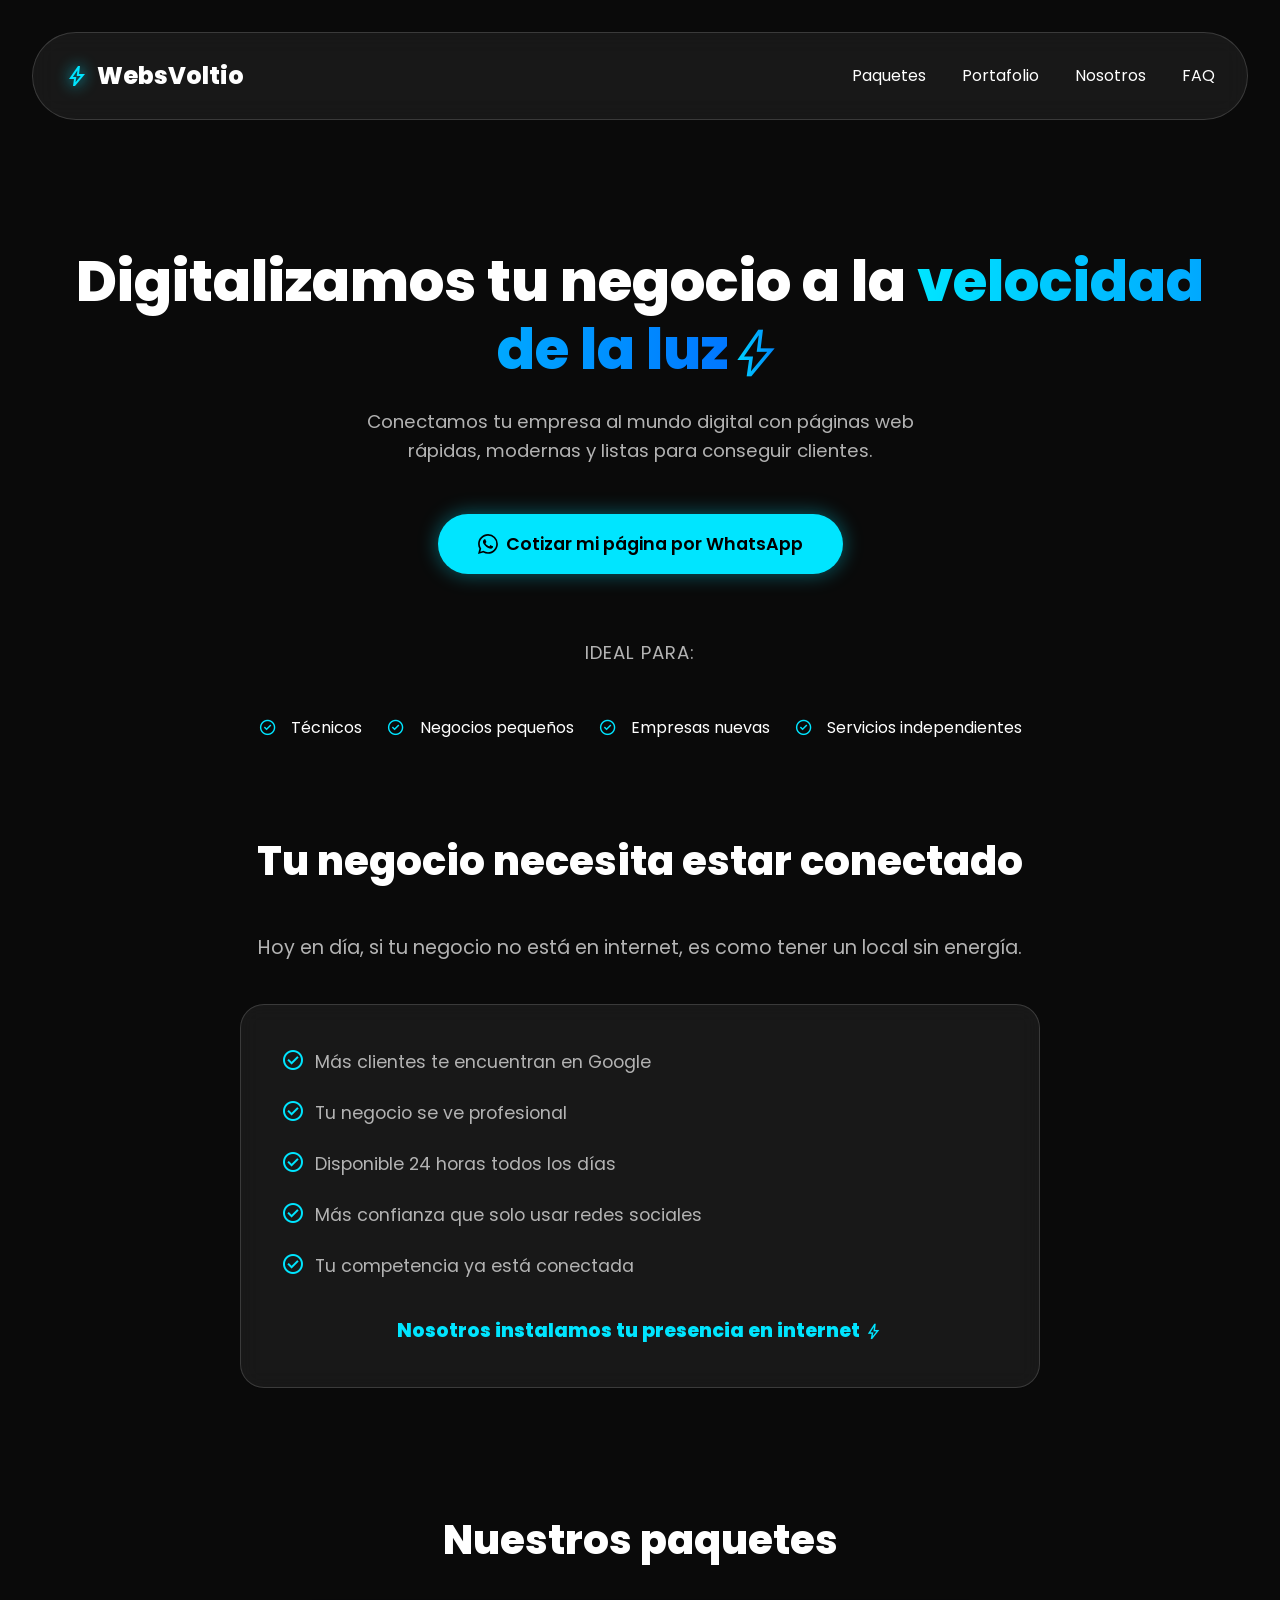
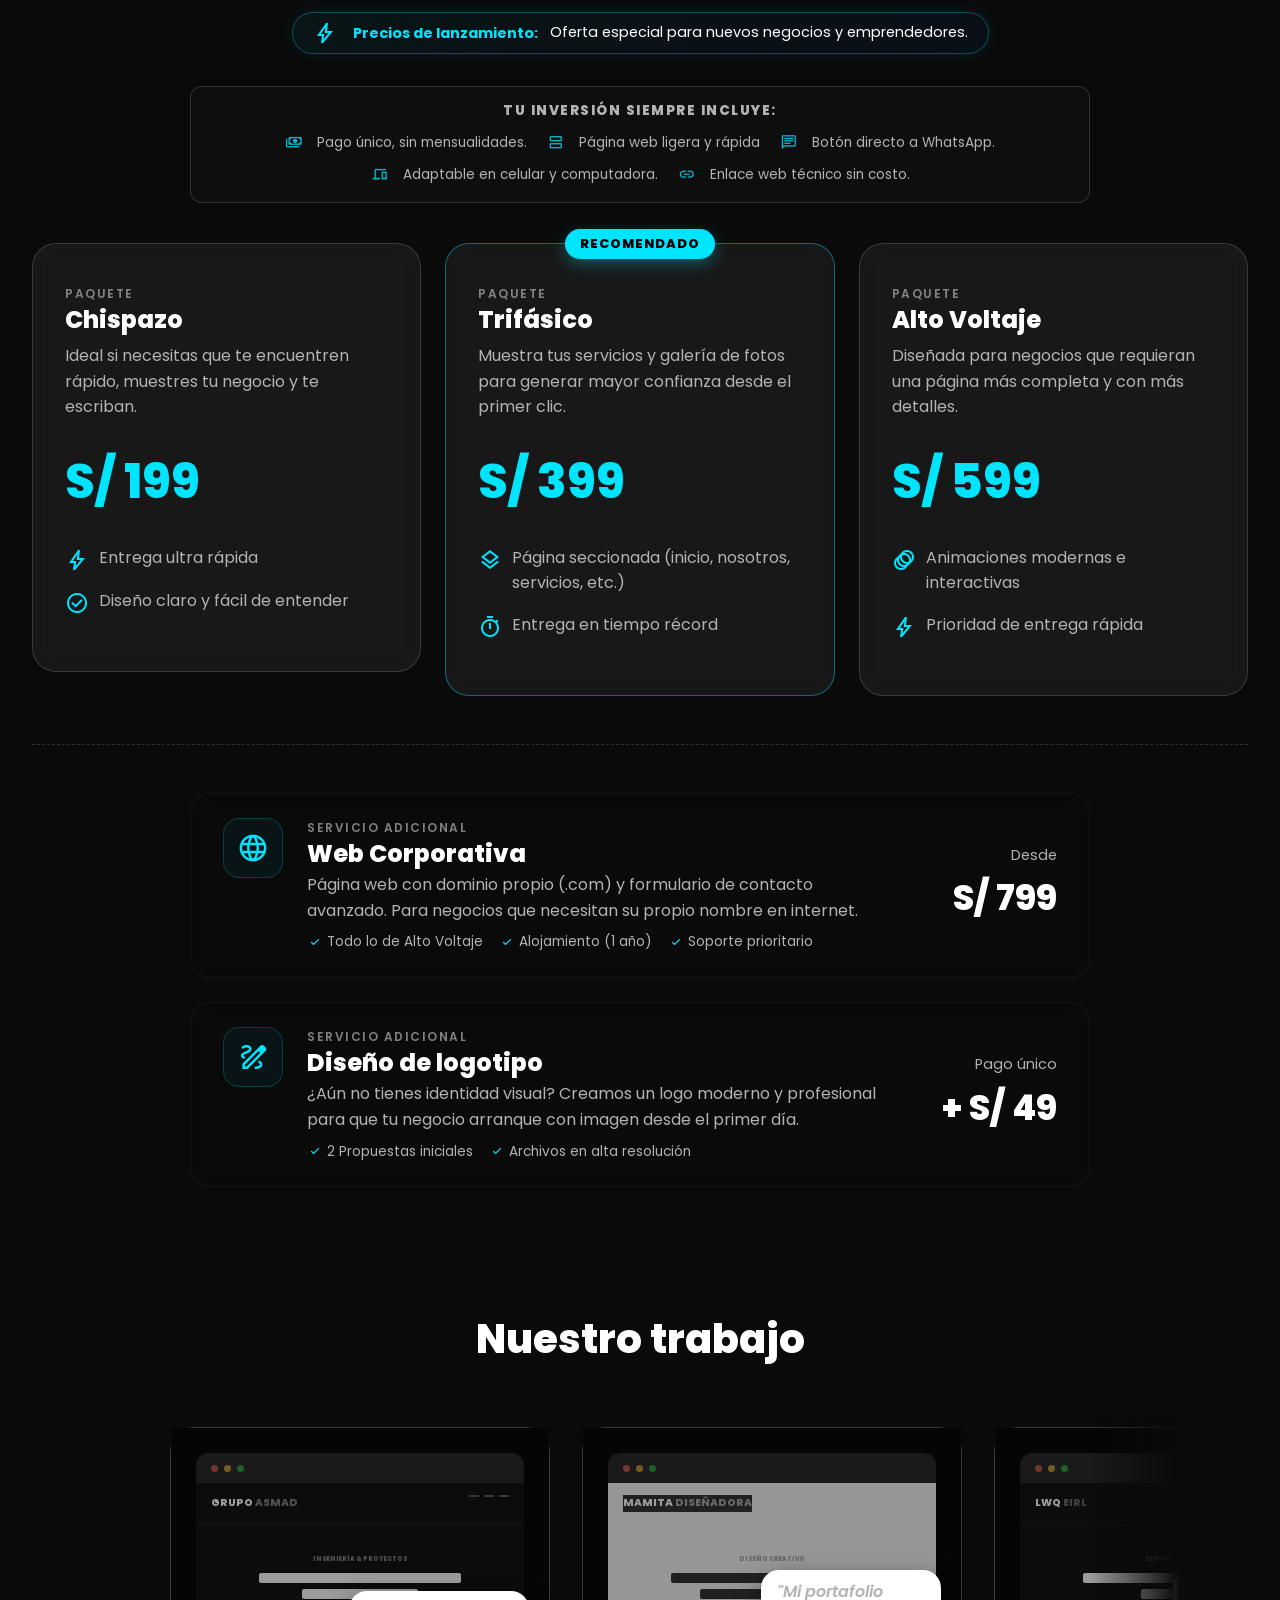
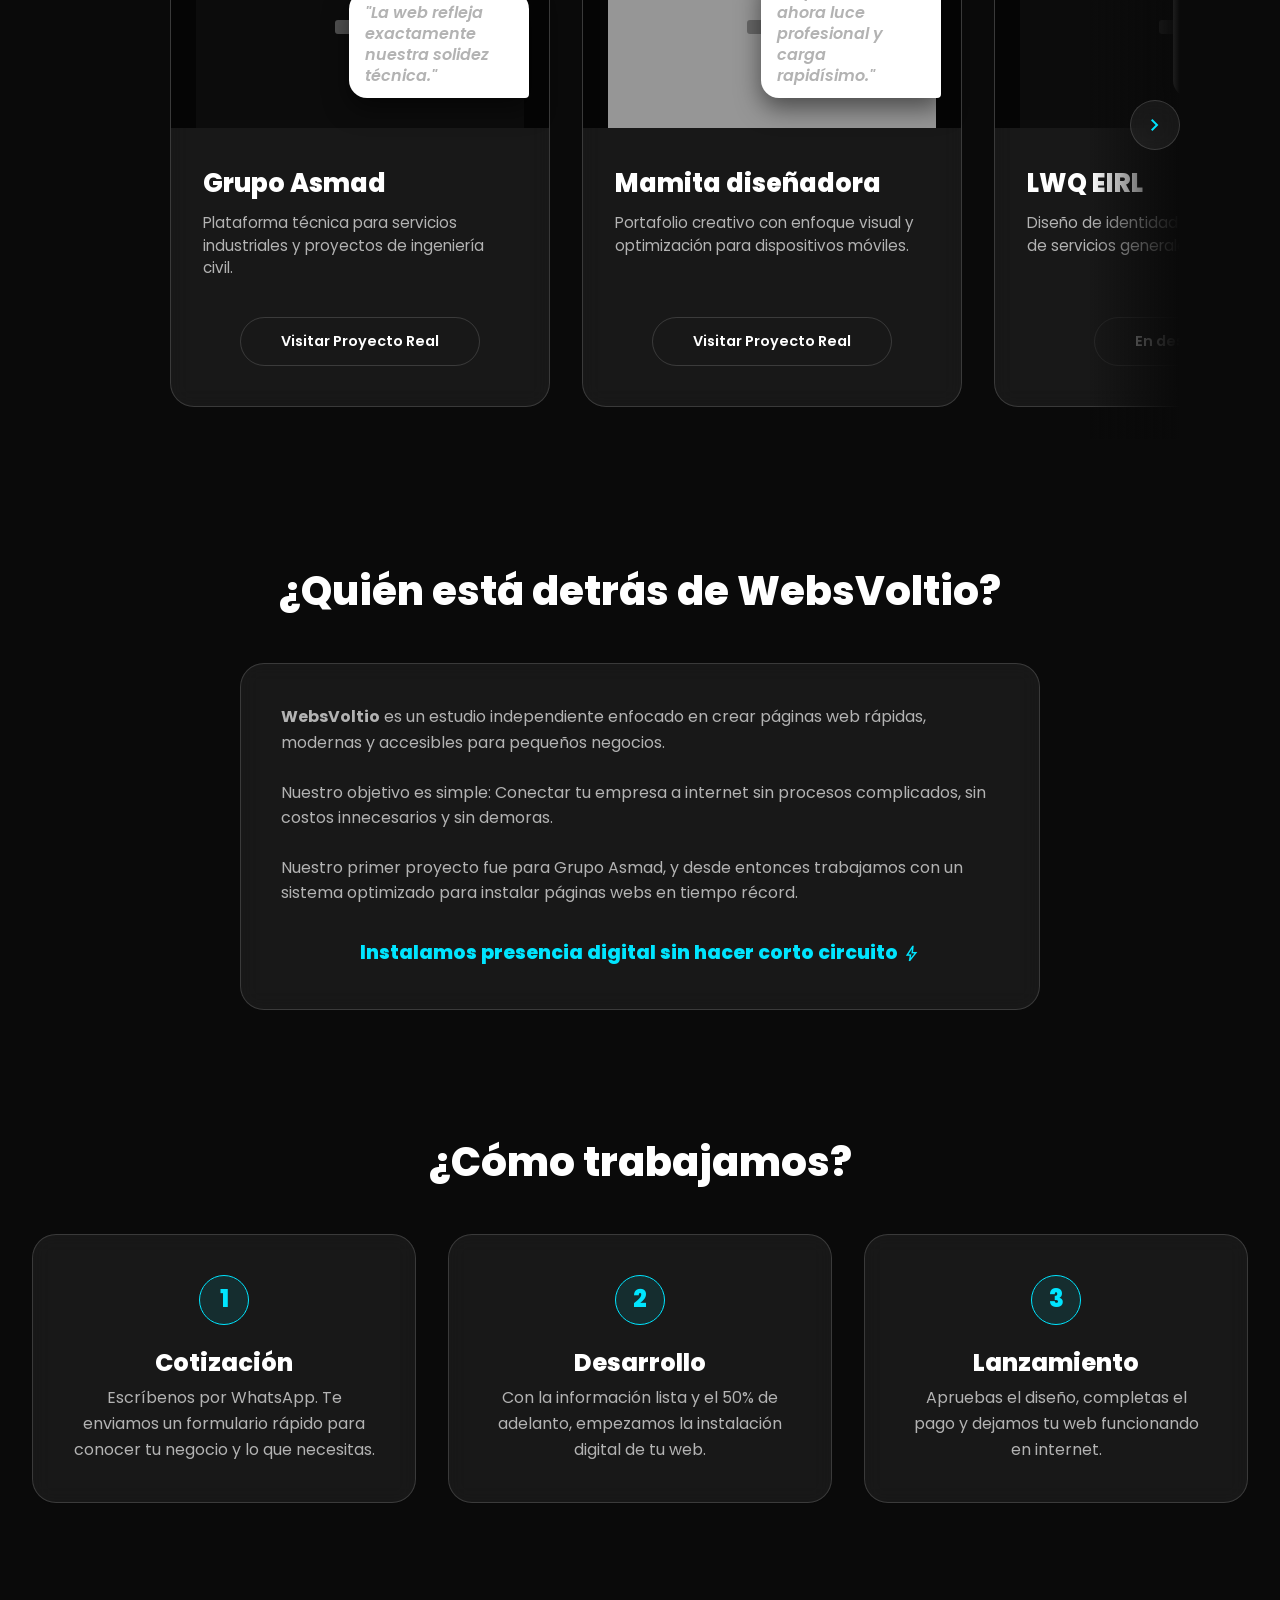
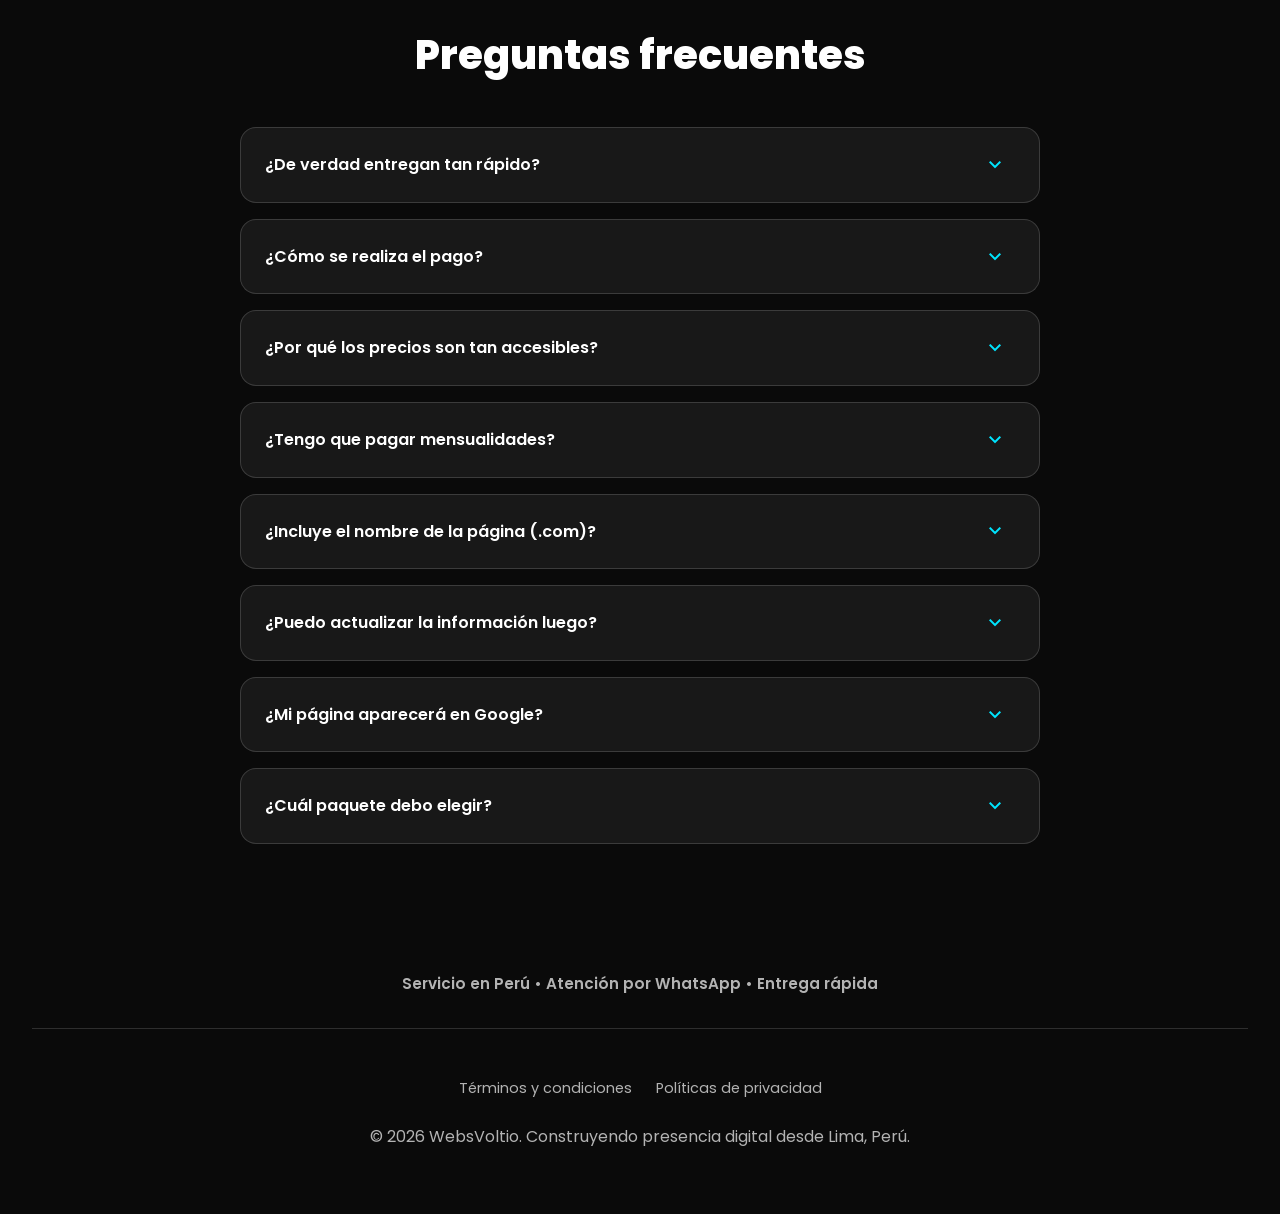
==== index.html @ d54d78af "Mejoras de la sección Paquetes - Enfoque Landing Pages" ====
<!DOCTYPE html>
<html lang="es">
<head>
  <meta charset="UTF-8">
  <meta name="viewport" content="width=device-width, initial-scale=1.0">
  <title>WebsVoltio | Estudio Web Optimizado</title>
  <meta name="description" content="WebsVoltio es un estudio independiente que crea páginas web rápidas, modernas y accesibles para pequeños negocios. Conecta tu empresa a internet sin complicaciones ni costos innecesarios.">
  <meta name="theme-color" content="#050505">
  
  <link rel="icon" type="image/svg+xml" href="data:image/svg+xml,<svg xmlns='http://www.w3.org/2000/svg' viewBox='0 0 24 24' fill='%2300E5FF'><path d='M11 21h-1l1-7H7.5c-.58 0-.57-.32-.38-.66.19-.34.05-.08.07-.12C8.48 10.94 10.42 7.54 13 3h1l-1 7h3.5c.49 0 .56.33.47.51l-.07.15C12.96 17.55 11 21 11 21z'/></svg>">
  <link href="https://fonts.googleapis.com/css2?family=Poppins:wght@300;400;600;800&display=swap" rel="stylesheet">
  <link href="https://fonts.googleapis.com/css2?family=Material+Symbols+Outlined:opsz,wght,FILL,GRAD@24,400,0,0" rel="stylesheet">
  <link rel="stylesheet" href="./css/style.css">
</head>
<body>

  <nav class="navbar">
    <div class="logo">
      <span class="material-symbols-outlined icon-glow">bolt</span>
      WebsVoltio
    </div>
    <div class="nav-links">
      <a href="#paquetes">Paquetes</a>
      <a href="#portafolio">Portafolio</a>
      <a href="#nosotros">Nosotros</a>
      <a href="#faq">FAQ</a>
    </div>
  </nav>

  <header class="hero fade-in-load">    
    <h1>Digitalizamos tu negocio a la <span class="text-gradient">velocidad de la luz</span><span class="material-symbols-outlined text-gradient icon-inline">bolt</span></h1>
    <p>Conectamos tu empresa al mundo digital con páginas web rápidas, modernas y listas para conseguir clientes.</p>
    <a href="https://wa.me/51970597061?text=Hola,%20quiero%20una%20página%20web" target="_blank" class="btn-primary">
      <svg xmlns="http://www.w3.org/2000/svg" width="20" height="20" fill="currentColor" viewBox="0 0 16 16">
        <path d="M13.601 2.326A7.85 7.85 0 0 0 7.994 0C3.627 0 .068 3.558.064 7.926c0 1.399.366 2.76 1.057 3.965L0 16l4.204-1.102a7.9 7.9 0 0 0 3.79.965h.004c4.368 0 7.926-3.558 7.93-7.93A7.9 7.9 0 0 0 13.6 2.326zM7.994 14.521a6.6 6.6 0 0 1-3.356-.92l-.24-.144-2.494.654.666-2.433-.156-.251a6.56 6.56 0 0 1-1.007-3.505c0-3.626 2.957-6.584 6.591-6.584a6.56 6.56 0 0 1 4.66 1.931 6.56 6.56 0 0 1 1.928 4.66c-.004 3.639-2.961 6.592-6.592 6.592m3.615-4.934c-.197-.099-1.17-.578-1.353-.646-.182-.065-.315-.099-.445.099-.133.197-.513.646-.627.775-.114.133-.232.148-.43.05-.197-.1-.836-.308-1.592-.985-.59-.525-.985-1.175-1.103-1.372-.114-.198-.011-.304.088-.403.087-.088.197-.232.296-.346.1-.114.133-.198.198-.33.065-.134.034-.248-.015-.347-.05-.099-.445-1.076-.612-1.47-.16-.389-.323-.335-.445-.34-.114-.007-.247-.007-.38-.007a.73.73 0 0 0-.529.247c-.182.198-.691.677-.691 1.654s.71 1.916.81 2.049c.098.133 1.394 2.132 3.383 2.992.47.205.84.326 1.129.418.475.152.904.129 1.246.08.38-.058 1.171-.48 1.338-.943.164-.464.164-.86.114-.943-.049-.084-.182-.133-.38-.232"/>
      </svg>
      Cotizar mi página por WhatsApp
    </a>

    <div class="ideal-container">
      <p class="ideal-title">Ideal para:</p>
      <div class="ideal-list">
        <span class="ideal-item"><span class="material-symbols-outlined text-accent ideal-icon">check_circle</span> Técnicos</span>
        <span class="ideal-item"><span class="material-symbols-outlined text-accent ideal-icon">check_circle</span> Negocios pequeños</span>
        <span class="ideal-item"><span class="material-symbols-outlined text-accent ideal-icon">check_circle</span> Empresas nuevas</span>
        <span class="ideal-item"><span class="material-symbols-outlined text-accent ideal-icon">check_circle</span> Servicios independientes</span>
      </div>
    </div>
  </header>

  <section class="section fade-in section-centered">
    <h2 class="section-title title-mb-1">Tu negocio necesita estar conectado</h2>
    <p class="subtitle-text">Hoy en día, si tu negocio no está en internet, es como tener un local sin energía.</p>
    
    <div class="glass-card text-left">
      <ul class="features features-large">
        <li><span class="material-symbols-outlined text-accent">check_circle</span> Más clientes te encuentran en Google</li>
        <li><span class="material-symbols-outlined text-accent">check_circle</span> Tu negocio se ve profesional</li>
        <li><span class="material-symbols-outlined text-accent">check_circle</span> Disponible 24 horas todos los días</li>
        <li><span class="material-symbols-outlined text-accent">check_circle</span> Más confianza que solo usar redes sociales</li>
        <li><span class="material-symbols-outlined text-accent">check_circle</span> Tu competencia ya está conectada</li>
      </ul>
      <p class="highlight-text">Nosotros instalamos tu presencia en internet <span class="material-symbols-outlined icon-inline">bolt</span></p>
    </div>
  </section>

  <section id="paquetes" class="section fade-in">
    <h2 class="section-title title-mb-1">Nuestros paquetes</h2>    
    
    <div class="promo-banner-wrapper fade-in">
      <div class="promo-banner">
        <span class="material-symbols-outlined text-accent">bolt</span>
        <span><strong class="text-accent">Precios de lanzamiento:</strong> Oferta especial para nuevos negocios y emprendedores.</span>
      </div>
    </div>
    
    <div class="global-feature-badge fade-in">
      <h3 style="text-align: center; margin-bottom: 1rem; font-size: 1.1rem; color: #fff;">Tu inversión siempre incluye:</h3>
      <div class="global-features-grid">
        <span><span class="material-symbols-outlined text-accent">payments</span> Pago único, sin mensualidades.</span>
        <span><span class="material-symbols-outlined text-accent">splitscreen</span> Página web ligera y rápida</span>
        <span><span class="material-symbols-outlined text-accent">chat</span> Botón directo a WhatsApp.</span>
        <span><span class="material-symbols-outlined text-accent">devices</span> Adaptable en celular y computadora.</span>
        <span><span class="material-symbols-outlined text-accent">link</span> Enlace web técnico sin costo.</span>
      </div>
    </div>
    
    <div class="pricing-grid-main">
      
      <div class="glass-card package-card">
        <div class="package-pre-title">Paquete</div>
        <h3 class="package-title">Chispazo</h3>
        <p class="package-desc">Ideal si necesitas que te encuentren rápido, muestres tu negocio y te escriban.</p>
        
        <div class="hover-message">
          <p>La opción más directa. Tu negocio en línea sin complicaciones, enfocada en que te contacten por WhatsApp.</p>
        </div>
        
        <div class="price-container">
          <div class="price price-current">S/ 199</div>
        </div>
        
        <ul class="feature-list base-features">
          <li><span class="material-symbols-outlined text-accent">bolt</span> Entrega ultra rápida</li>
          <li><span class="material-symbols-outlined text-accent">check_circle</span> Diseño claro y fácil de entender</li>
        </ul>

        <button class="mobile-toggle-btn">Ver detalles <span class="material-symbols-outlined">expand_more</span></button>

        <div class="expandable-content">
          <div class="extra-features-title">Características incluidas:</div>
          <ul class="feature-list extra-features-list">
            <li><span class="material-symbols-outlined text-accent">palette</span> Estilos modernos y/o minimalistas</li>
            <li><span class="material-symbols-outlined text-accent">dns</span> Alojamiento por 3 años</li>
            <li><span class="material-symbols-outlined text-accent">upgrade</span> Preparado para migrar a paquetes superiores</li>
          </ul>

          <button class="btn-pin"><span class="material-symbols-outlined icon-pin">push_pin</span> Mantener expandido</button>
        </div>
      </div>

      <div class="glass-card package-card package-popular">
        <div class="badge-popular">Recomendado</div>
        <div class="package-pre-title">Paquete</div>
        <h3 class="package-title">Trifásico</h3>
        <p class="package-desc">Muestra tus servicios y galería de fotos para generar mayor confianza desde el primer clic.</p>
        
        <div class="hover-message">
          <p>Una página dividida en secciones para organizar mejor tu información y conectar más rápido con tus clientes.</p>
        </div>
        
        <div class="price-container">
          <div class="price price-current">S/ 399</div>
        </div>
        
        <ul class="feature-list base-features">
          <li><span class="material-symbols-outlined text-accent">layers</span> Página seccionada (inicio, nosotros, servicios, etc.)</li>
          <li><span class="material-symbols-outlined text-accent">timer</span> Entrega en tiempo récord</li>
        </ul>

        <button class="mobile-toggle-btn">Ver detalles <span class="material-symbols-outlined">expand_more</span></button>

        <div class="expandable-content">
          <div class="extra-features-title">Además incluye:</div>
          <ul class="feature-list extra-features-list">
            <li><span class="material-symbols-outlined text-accent">add_circle</span> <strong>Todo lo del paquete Chispazo</strong></li>
            <li><span class="material-symbols-outlined text-accent">gallery_thumbnail</span> Galería de proyectos y servicios</li>
            <li><span class="material-symbols-outlined text-accent">contact_mail</span> Información de contacto y redes sociales</li>
            <li><span class="material-symbols-outlined text-accent">map</span> Mapa de ubicación del negocio</li>
            <li><span class="material-symbols-outlined text-accent">dns</span> Alojamiento por 3 años</li>
          </ul>

          <button class="btn-pin"><span class="material-symbols-outlined icon-pin">push_pin</span> Mantener expandido</button>
        </div>
      </div>

      <div class="glass-card package-card">
        <div class="package-pre-title">Paquete</div>
        <h3 class="package-title">Alto Voltaje</h3>
        <p class="package-desc">Diseñada para negocios que requieran una página más completa y con más detalles.</p>
        
        <div class="hover-message">
          <p>Diseñada para deslumbrar y destacar. Atrapa la atención con interacciones fluidas, construye confianza ciega con testimonios y facilita la descarga de tus servicios.</p>
        </div>
        
        <div class="price-container">
          <div class="price price-current">S/ 599</div>
        </div>
        
        <ul class="feature-list base-features">
          <li><span class="material-symbols-outlined text-accent">animation</span> Animaciones modernas e interactivas</li>
          <li><span class="material-symbols-outlined text-accent">bolt</span> Prioridad de entrega rápida</li>
        </ul>

        <button class="mobile-toggle-btn">Ver detalles <span class="material-symbols-outlined">expand_more</span></button>

        <div class="expandable-content">
          <div class="extra-features-title">Además incluye:</div>
          <ul class="feature-list extra-features-list">
            <li><span class="material-symbols-outlined text-accent">add_circle</span> <strong>Todo lo de Chispazo y Trifásico</strong></li>
            <li><span class="material-symbols-outlined text-accent">picture_as_pdf</span> Descarga de documentos (brochure, catálogo, etc)</li>
            <li><span class="material-symbols-outlined text-accent">reviews</span> Sección de testimonios personalizada</li>
            <li><span class="material-symbols-outlined text-accent">edit_note</span> Cambios menores post-entrega (1 mes)</li>
            <li><span class="material-symbols-outlined text-accent">dns</span> Alojamiento por 5 años</li>
          </ul>

          <button class="btn-pin"><span class="material-symbols-outlined icon-pin">push_pin</span> Mantener expandido</button>
        </div>
      </div>

    </div>

    <div class="additional-services-wrapper fade-in">
      <div class="compact-services-container">
        
        <div class="glass-card compact-service-card hover-up">
          <div class="compact-service-info">
            <div class="service-icon-box">
              <span class="material-symbols-outlined">language</span>
            </div>
            <div class="compact-service-text">
              <div class="package-pre-title">Servicio Adicional</div>
              <h3 class="package-title" style="margin-bottom: 0.2rem;">Web Corporativa</h3>
              <p class="package-desc" style="margin-bottom: 0.5rem;">Página web con dominio propio (.com) y formulario de contacto avanzado. Para negocios que necesitan su propio nombre en internet.</p>
              <ul class="compact-features">
                <li><span class="material-symbols-outlined">check</span> Todo lo de Alto Voltaje</li>
                <li><span class="material-symbols-outlined">check</span> Alojamiento (1 año)</li>
                <li><span class="material-symbols-outlined">check</span> Soporte prioritario</li>
              </ul>
            </div>
          </div>
          <div class="compact-service-action">
            <div class="payment-info" style="margin: 0 0 0.2rem 0; text-align: right;">Desde</div>
            <div class="price" style="margin: 0; font-size: 2.2rem; color: #fff;">S/ 799</div>
          </div>
        </div>

        <div class="glass-card compact-service-card hover-up">
          <div class="compact-service-info">
            <div class="service-icon-box">
              <span class="material-symbols-outlined">draw</span>
            </div>
            <div class="compact-service-text">
              <div class="package-pre-title">Servicio Adicional</div>
              <h3 class="package-title" style="margin-bottom: 0.2rem;">Diseño de logotipo</h3>
              <p class="package-desc" style="margin-bottom: 0.5rem;">¿Aún no tienes identidad visual? Creamos un logo moderno y profesional para que tu negocio arranque con imagen desde el primer día.</p>
              <ul class="compact-features">
                <li><span class="material-symbols-outlined">check</span> 2 Propuestas iniciales</li>
                <li><span class="material-symbols-outlined">check</span> Archivos en alta resolución</li>
              </ul>
            </div>
          </div>
          <div class="compact-service-action">
            <div class="payment-info" style="margin: 0 0 0.2rem 0; text-align: right;">Pago único</div>
            <div class="price" style="margin: 0; font-size: 2.2rem; color: #fff;">+ S/ 49</div>
          </div>
        </div>

      </div>
    </div>
  </section>

  <section id="portafolio" class="section fade-in">
    <h2 class="section-title">Nuestro trabajo</h2>
    
    <div class="carousel-wrapper">
      <button class="carousel-btn prev" id="btn-prev" aria-label="Anterior">
        <span class="material-symbols-outlined">chevron_left</span>
      </button>
      <button class="carousel-btn next" id="btn-next" aria-label="Siguiente">
        <span class="material-symbols-outlined">chevron_right</span>
      </button>

      <div class="portfolio-track" id="portfolio-track">
        
        <div class="glass-card portfolio-card-compact carousel-item">
          <div class="visual-area">
            <div class="browser-header">
              <div class="dot red"></div><div class="dot yellow"></div><div class="dot green"></div>
            </div>
            <div class="chat-bubble">
              <p>"La web refleja exactamente nuestra solidez técnica."</p>
              <div class="author-reveal">
                <span class="author-name">Jorge Asmad</span>
                <span class="author-job">Gerente General</span>
              </div>
            </div>
            <div class="mini-web web-asmad">
              <div class="mini-nav">
                <div class="mini-logo">GRUPO <span>ASMAD</span></div>
                <div class="mini-menu"><div></div><div></div><div></div></div>
              </div>
              <div class="mini-hero">
                <div class="mini-tag">Ingeniería & Proyectos</div>
                <div class="mini-title"></div>
                <div class="mini-title" style="width:40%"></div>
                <div class="mini-btn"></div>
              </div>
            </div>
          </div>
          <div class="card-info">
            <h3>Grupo Asmad</h3>
            <p class="description">Plataforma técnica para servicios industriales y proyectos de ingeniería civil.</p>
            <a href="https://grupoasmad.com/" target="_blank" class="btn-visit">Visitar Proyecto Real</a>
          </div>
        </div>

        <div class="glass-card portfolio-card-compact carousel-item">
          <div class="visual-area">
            <div class="browser-header">
              <div class="dot red"></div><div class="dot yellow"></div><div class="dot green"></div>
            </div>
            <div class="chat-bubble">
              <p>"Mi portafolio ahora luce profesional y carga rapidísimo."</p>
              <div class="author-reveal">
                <span class="author-name">Lucía R.</span>
                <span class="author-job">Fundadora</span>
              </div>
            </div>
            <div class="mini-web web-mamita">
              <div class="mini-nav">
                <div class="mini-logo">MAMITA <span>DISEÑADORA</span></div>
                <div class="mini-menu"><div></div><div></div></div>
              </div>
              <div class="mini-hero">
                <div class="mini-tag">Diseño Creativo</div>
                <div class="mini-title"></div>
                <div class="mini-title" style="width:50%"></div>
                <div class="mini-btn"></div>
              </div>
            </div>
          </div>
          <div class="card-info">
            <h3>Mamita diseñadora</h3>
            <p class="description">Portafolio creativo con enfoque visual y optimización para dispositivos móviles.</p>
            <a href="https://rc-at.github.io/mamita-disenadora/" target="_blank" class="btn-visit">Visitar Proyecto Real</a>
          </div>
        </div>

        <div class="glass-card portfolio-card-compact carousel-item">
          <div class="visual-area">
            <div class="browser-header">
              <div class="dot red"></div><div class="dot yellow"></div><div class="dot green"></div>
            </div>
            <div class="chat-bubble">
              <p>"Excelente atención y diseño. Entendieron mi identidad."</p>
              <div class="author-reveal">
                <span class="author-name">Luis W.</span>
                <span class="author-job">Director General</span>
              </div>
            </div>
            <div class="mini-web web-lwq">
              <div class="mini-nav">
                <div class="mini-logo">LWQ <span>EIRL</span></div>
                <div class="mini-menu"><div></div><div></div><div></div></div>
              </div>
              <div class="mini-hero">
                <div class="mini-tag">Servicios Generales</div>
                <div class="mini-title"></div>
                <div class="mini-title" style="width:30%"></div>
                <div class="mini-btn"></div>
              </div>
            </div>
          </div>
          <div class="card-info">
            <h3>LWQ EIRL</h3>
            <p class="description">Diseño de identidad visual para empresa de servicios generales en edificaciones.</p>
            <a href="#" class="btn-visit btn-disabled">En desarrollo</a>
          </div>
        </div>

        <div class="glass-card portfolio-card-compact carousel-item">
          <div class="visual-area">
            <div class="browser-header">
              <div class="dot red"></div><div class="dot yellow"></div><div class="dot green"></div>
            </div>
            <div class="mini-web web-template">
              <div class="mini-nav">
                <div class="mini-logo">PLANTILLA <span>CHISPAZO</span></div>
              </div>
              <div class="mini-hero">
                <div class="mini-tag">Landing Page</div>
                <div class="mini-title"></div>
                <div class="mini-btn"></div>
              </div>
            </div>
          </div>
          <div class="card-info">
            <h3>Plantilla Chispazo</h3>
            <p class="description">Landing page enfocada en conversión directa. Ideal para captar leads rápidos.</p>
            <a href="./templates/chispazo.html" target="_blank" class="btn-visit">Ver plantilla</a>
          </div>
        </div>

        <div class="glass-card portfolio-card-compact carousel-item">
          <div class="visual-area">
            <div class="browser-header">
              <div class="dot red"></div><div class="dot yellow"></div><div class="dot green"></div>
            </div>
            <div class="mini-web web-template-pro">
              <div class="mini-nav">
                <div class="mini-logo">PLANTILLA <span>TRIFÁSICO</span></div>
              </div>
              <div class="mini-hero">
                <div class="mini-tag">Web Corporativa</div>
                <div class="mini-title"></div>
                <div class="mini-title" style="width:40%"></div>
                <div class="mini-btn"></div>
              </div>
            </div>
          </div>
          <div class="card-info">
            <h3>Plantilla Trifásico</h3>
            <p class="description">Estructura multi-sección para negocios establecidos con galería y servicios.</p>
            <a href="./templates/trifasico.html" target="_blank" class="btn-visit">Ver plantilla</a>
          </div>
        </div>

      </div>
    </div>
  </section>

  <section id="nosotros" class="section fade-in section-centered">
    <h2 class="section-title">¿Quién está detrás de WebsVoltio?</h2>
    <div class="glass-card text-left">
      <p class="mb-1-5"><strong>WebsVoltio</strong> es un estudio independiente enfocado en crear páginas web rápidas, modernas y accesibles para pequeños negocios.</p>
      <p class="mb-1-5">Nuestro objetivo es simple: Conectar tu empresa a internet sin procesos complicados, sin costos innecesarios y sin demoras.</p>
      <p class="mb-2-muted">Nuestro primer proyecto fue para Grupo Asmad, y desde entonces trabajamos con un sistema optimizado para instalar páginas webs en tiempo récord.</p>
      <p class="highlight-text">Instalamos presencia digital sin hacer corto circuito <span class="material-symbols-outlined icon-inline">bolt</span></p>
    </div>
  </section>

  <section class="section fade-in">
    <h2 class="section-title">¿Cómo trabajamos?</h2>
    <div class="grid-3">
      <div class="glass-card text-center hover-up">
        <div class="step-number">1</div>
        <h3>Cotización</h3>
        <p>Escríbenos por WhatsApp. Te enviamos un formulario rápido para conocer tu negocio y lo que necesitas.</p>
      </div>
      <div class="glass-card text-center hover-up">
        <div class="step-number">2</div>
        <h3>Desarrollo</h3>
        <p>Con la información lista y el 50% de adelanto, empezamos la instalación digital de tu web.</p>
      </div>
      <div class="glass-card text-center hover-up">
        <div class="step-number">3</div>
        <h3>Lanzamiento</h3>
        <p>Apruebas el diseño, completas el pago y dejamos tu web funcionando en internet.</p>
      </div>
    </div>
  </section>

  <section id="faq" class="section fade-in">
    <h2 class="section-title">Preguntas frecuentes</h2>
    <div class="faq-container">
      
      <div class="faq-item">
        <div class="faq-summary">¿De verdad entregan tan rápido? <span class="material-symbols-outlined text-accent icon-expand">expand_more</span></div>
        <div class="faq-content-wrapper">
        <div class="faq-content">Sí. Usamos un sistema de trabajo optimizado que nos permite crear páginas web en pocos días sin perder calidad.<br><br>
          Trabajamos con diseños preparados y procesos rápidos, por eso podemos entregar en menos tiempo que una agencia tradicional.<br><br><strong class="text-accent-bold">Alta velocidad, cero sobrecarga.</strong></div>        </div>
      </div>

      <div class="faq-item">
        <div class="faq-summary">¿Cómo se realiza el pago? <span class="material-symbols-outlined text-accent icon-expand">expand_more</span></div>
        <div class="faq-content-wrapper">
        <div class="faq-content">El pago se divide en dos partes:<br>
          50% para comenzar el desarrollo y 50% al finalizar, antes de publicar la web.<br>
          No cobramos mensualidades ni costos ocultos. Solo pagas una vez por tu página.</div>        
        </div>
      </div>

      <div class="faq-item">
        <div class="faq-summary">¿Por qué los precios son tan accesibles? <span class="material-symbols-outlined text-accent icon-expand">expand_more</span></div>
        <div class="faq-content-wrapper">
          <div class="faq-content">Porque usamos un sistema optimizado que nos permite trabajar más rápido y sin costos innecesarios.<br><br>
            No pagas servidores caros ni desarrollos complicados. Solo pagas por una página web moderna, rápida y funcional.</div>
        </div>
      </div>

      <div class="faq-item">
        <div class="faq-summary">¿Tengo que pagar mensualidades? <span class="material-symbols-outlined text-accent icon-expand">expand_more</span></div>
        <div class="faq-content-wrapper">
          <div class="faq-content">No. Nuestros paquetes básicos son de pago único. La página se publica en un sistema técnico con hosting prácticamente gratuito.<br><br>
            Solo se paga una membresía por cada 3 años como mínimo, que utilizamos para darle soporte y/o mantenimiento a su página.</div>
        </div>
      </div>
      
      <div class="faq-item">
        <div class="faq-summary">¿Incluye el nombre de la página (.com)? <span class="material-symbols-outlined text-accent icon-expand">expand_more</span></div>
        <div class="faq-content-wrapper">
          <div class="faq-content">Los paquetes incluyen un enlace web técnico sin costo.<br><br>
            Si deseas un dominio propio (.com), también podemos configurarlo. Ese servicio está en la sección de Webs Corporativa o Profesional.</div>
        </div>
      </div>
      
      <div class="faq-item">
        <div class="faq-summary">¿Puedo actualizar la información luego? <span class="material-symbols-outlined text-accent icon-expand">expand_more</span></div>
        <div class="faq-content-wrapper">
          <div class="faq-content">Sí. Si necesitas cambiar textos, fotos o datos más adelante, podemos hacerlo por un costo pequeño.<br><br>
            También puedes pedir mejoras cuando tu negocio crezca.</div>
        </div>
      </div>

      <div class="faq-item">
        <div class="faq-summary">¿Mi página aparecerá en Google? <span class="material-symbols-outlined text-accent icon-expand">expand_more</span></div>
        <div class="faq-content-wrapper">
          <div class="faq-content">Sí. Tu página puede aparecer en Google cuando alguien busque tu negocio. La web se publica de forma que pueda ser encontrada.<br><br>
            Si necesitas dominio propio (.com) o mayor posicionamiento, también podemos configurarlo.</div>
        </div>
      </div>

      <div class="faq-item">
        <div class="faq-summary">¿Cuál paquete debo elegir? <span class="material-symbols-outlined text-accent icon-expand">expand_more</span></div>
        <div class="faq-content-wrapper">
          <div class="faq-content">Si quieres algo rápido y económico → Chispazo<br>
            Si quieres mostrar más información → Trifásico<br>
            Si quieres algo más completo → Alto Voltaje<br>
            Si necesitas dominio propio → Web Corporativa o Profesional</div>
        </div>
      </div>

    </div>
  </section>

  <p class="fade-in trust-badge"> Servicio en Perú • Atención por WhatsApp • Entrega rápida</p>

  <footer class="footer fade-in">
    <div class="footer-links">
      <a href="./legal/terms.html" class="footer-link">Términos y condiciones</a>
      <a href="./legal/privacy.html" class="footer-link">Políticas de privacidad</a>
    </div>
    <p>© 2026 WebsVoltio. Construyendo presencia digital desde Lima, Perú.</p>
  </footer>

  <button id="btn-top" class="btn-top" aria-label="Volver arriba">
    <span class="material-symbols-outlined">arrow_upward</span>
  </button>

  <script src="./js/main.js"></script>
</body>
</html>
---- css/style.css ----
/* ==========================================================================
   1. VARIABLES GLOBALES
   ========================================================================== */
:root {
  --bg-color: #0a0a0a; 
  --surface-color: rgba(255, 255, 255, 0.06); 
  --border-color: rgba(255, 255, 255, 0.15); 
  --text-main: #ffffff;
  --text-muted: #b3b3b3; 
  --accent-color: #00E5FF; 
}

/* ==========================================================================
   2. CONFIGURACIÓN BASE Y RESET
   ========================================================================== */
html { 
  scroll-behavior: smooth; 
}

* { 
  margin: 0; padding: 0; box-sizing: border-box; 
  font-family: 'Poppins', sans-serif; 
  -webkit-tap-highlight-color: transparent;
}

body {
  background-color: var(--bg-color);
  color: var(--text-main);
  line-height: 1.6;
  max-width: 1350px;
  margin: 0 auto;
  padding: 2rem;
  overflow-x: hidden;
}

/* ==========================================================================
   3. TIPOGRAFÍA Y TEXTOS
   ========================================================================== */
h1, h2, h3 { 
  line-height: 1.2; font-weight: 800; color: var(--text-main); 
}
p { 
  font-size: 1rem; color: var(--text-muted); 
}

.text-gradient { background: linear-gradient(90deg, #00E5FF, #0077FF); -webkit-background-clip: text; background-clip: text; -webkit-text-fill-color: transparent; }
.text-accent { color: var(--accent-color); vertical-align: middle; margin-right: 8px;}
.text-accent-bold { color: var(--accent-color); font-weight: bold;}
.text-muted { color: var(--text-muted); }

.text-center { text-align: center; }
.text-left { text-align: left; }

.title-mb-1 { margin-bottom: 1rem; }
.mb-1-5 { margin-bottom: 1.5rem; }
.mb-2-muted { margin-bottom: 2rem; color: var(--text-muted); }

/* ==========================================================================
   4. COMPONENTES GLOBALES (Tarjetas, Botones, Iconos)
   ========================================================================== */
.icon-inline { font-size: inherit; vertical-align: middle; }
.icon-glow { color: var(--accent-color); text-shadow: 0 0 15px var(--accent-color); }

/* Tarjeta Base de Cristal */
.glass-card { 
  background: var(--surface-color); 
  backdrop-filter: blur(10px); 
  border: 1px solid var(--border-color); 
  border-radius: 24px; 
  padding: 2.5rem; 
  transition: transform 0.4s ease, border-color 0.4s ease; 
}
.glass-card h3 { font-size: 1.5rem; margin-bottom: 0.5rem; }

/* Botón Principal y Variantes */
.btn-primary { 
  display: inline-flex; align-items: center; gap: 0.5rem; 
  background: var(--accent-color); color: #000; padding: 1rem 2.5rem; 
  border-radius: 100px; text-decoration: none; font-weight: 600; font-size: 1.1rem; 
  box-shadow: 0 0 20px rgba(0, 229, 255, 0.4); transition: all 0.3s ease; 
}
.btn-primary:hover { transform: scale(1.05); box-shadow: 0 0 30px rgba(0, 229, 255, 0.6); }

.btn-visit { 
  margin-top: auto; align-self: center; padding: 12px 40px; 
  border: 1px solid var(--border-color); border-radius: 100px; color: var(--text-main); 
  text-decoration: none; font-weight: 600; font-size: 0.9rem; transition: all 0.3s ease; text-align: center; 
}
.btn-disabled { pointer-events: none; opacity: 0.5; cursor: not-allowed; }

.btn-top { 
  position: fixed; bottom: 30px; right: 30px; background: var(--surface-color); backdrop-filter: blur(10px); 
  border: 1px solid var(--accent-color); color: var(--accent-color); width: 50px; height: 50px; border-radius: 50%; 
  display: flex; align-items: center; justify-content: center; cursor: pointer; z-index: 9999; 
  opacity: 0; pointer-events: none; transition: opacity 0.3s ease, transform 0.3s ease, background 0.3s ease; 
}
.btn-top.show { opacity: 1; pointer-events: auto; }
.btn-top:hover { transform: translateY(-5px); background: rgba(0, 229, 255, 0.1); }

/* Efecto Flotar */
.hover-up:hover { transform: translateY(-10px); border-color: rgba(0, 229, 255, 0.3); }

/* ==========================================================================
   5. DISEÑO DE SECCIONES GENERALES
   ========================================================================== */
.section { margin-bottom: 8rem; }
.section-title { font-size: 2.5rem; text-align: center; margin-bottom: 3rem; }
.section-centered { max-width: 800px; margin: 0 auto 8rem auto; text-align: center; }

/* Grid Genérico */
.grid-3 { display: grid; grid-template-columns: repeat(auto-fit, minmax(250px, 1fr)); gap: 2rem; }

/* Navegación */
.navbar { 
  display: flex; justify-content: space-between; align-items: center; padding: 1.5rem 2rem; 
  background: var(--surface-color); backdrop-filter: blur(12px); border: 1px solid var(--border-color); 
  border-radius: 100px; margin-bottom: 4rem; 
}
.logo { font-size: 1.5rem; font-weight: 800; display: flex; align-items: center; gap: 0.5rem; }
.nav-links a { color: var(--text-main); text-decoration: none; margin-left: 2rem; transition: color 0.3s; }
.nav-links a:hover { color: var(--accent-color); }

/* Hero y Features (Conexión) */
.hero { text-align: center; padding: 4rem 1rem 6rem 1rem; }
.hero h1 { font-size: 3.5rem; margin-bottom: 1.5rem; }
.hero p { font-size: 1.15rem; max-width: 600px; margin: 0 auto 3rem auto; }

.ideal-container { text-align: center; margin-top: 4rem; }
.ideal-title { color: var(--text-muted); font-size: 0.9rem; letter-spacing: 1px; margin-bottom: 1rem; text-transform: uppercase; }
.ideal-list { display: flex; flex-wrap: wrap; justify-content: center; gap: 1.5rem; color: var(--text-main); }
.ideal-item { display: flex; align-items: center; gap: 0.4rem; }
.ideal-icon { font-size: 1.2rem; }

.subtitle-text { font-size: 1.2rem; color: var(--text-muted); margin-bottom: 2.5rem; }
.features { list-style: none; }
.features li { display: flex; align-items: flex-start; margin-bottom: 1rem; color: var(--text-muted); }
.features li .material-symbols-outlined { flex-shrink: 0; margin-right: 10px; margin-top: 3px; }
.features-large { font-size: 1.1rem; line-height: 2; }
.highlight-text { margin-top: 2rem; font-weight: 800; text-align: center; color: var(--accent-color); font-size: 1.2rem; }

.step-number { width: 50px; height: 50px; background: rgba(0, 229, 255, 0.1); color: var(--accent-color); border: 1px solid var(--accent-color); border-radius: 50%; display: flex; align-items: center; justify-content: center; font-size: 1.5rem; font-weight: 800; margin: 0 auto 1.5rem auto; }

/* ==========================================================================
   6. SECCIÓN PAQUETES (PRINCIPALES DE LANDING PAGES)
   ========================================================================== */
.global-feature-badge {
  background: rgba(255, 255, 255, 0.02); 
  border: 1px solid var(--border-color); 
  border-radius: 12px; 
  padding: 1rem 1.5rem; 
  margin: 0 auto 2.5rem auto; 
  max-width: 900px;
}
.global-feature-badge h3 {
  font-size: 0.85rem !important; 
  color: var(--text-muted) !important; 
  text-transform: uppercase;
  letter-spacing: 1.5px;
  margin-bottom: 0.8rem !important;
}
.global-features-grid { 
  display: flex; 
  flex-wrap: wrap; 
  justify-content: center; 
  gap: 10px 20px; 
  color: var(--text-muted); 
  font-size: 0.85rem; 
}
.global-features-grid span { 
  display: flex; 
  align-items: center; 
  gap: 6px;
}
.global-features-grid span .material-symbols-outlined {
  font-size: 1.1rem;
  opacity: 0.8; 
}

/* Regla estricta para 3 columnas en la versión de Landing Pages */
.pricing-grid-main {
  display: grid;
  grid-template-columns: repeat(3, 1fr); 
  gap: 1.5rem;
  margin-bottom: 2rem;
  align-items: start; 
}

/* Tarjeta individual del Paquete */
.package-card {
  position: relative;
  display: flex;
  flex-direction: column;
  padding: 2.5rem 2rem;
  transition: border-color 0.6s ease, box-shadow 0.6s ease, transform 0.6s ease;
}

.package-card:hover { border-color: rgba(0, 229, 255, 0.3); transform: translateY(-10px); box-shadow: 0 15px 35px rgba(0,0,0,0.4); }

.package-pre-title { font-size: 0.75rem; color: var(--text-muted); text-transform: uppercase; letter-spacing: 1.5px; font-weight: 600; margin-bottom: 0.2rem; opacity: 0.7; }

/* El paquete recomendado inicia y mantiene la misma altura base */
.package-popular { border-color: rgba(0, 229, 255, 0.4); }

.badge-popular {
  position: absolute; top: -15px; left: 50%; transform: translateX(-50%);
  background: var(--accent-color); color: #000; padding: 5px 15px; border-radius: 20px;
  font-weight: 800; font-size: 0.8rem; letter-spacing: 1px; text-transform: uppercase;
  box-shadow: 0 5px 15px rgba(0, 229, 255, 0.3);
}

.price-container { margin: 1.5rem 0; }
.price { font-size: 3rem; font-weight: 800; margin: 1rem 0; color: var(--accent-color); }
.price-current { margin: 0; }
.payment-info { text-align: left; color: var(--text-muted); margin-top: 0.5rem; font-size: 0.9rem;}

.feature-list { list-style: none; }
.feature-list li { display: flex; align-items: flex-start; margin-bottom: 1rem; color: var(--text-muted); }
.feature-list li .material-symbols-outlined { flex-shrink: 0; margin-right: 10px; margin-top: 3px; }
.base-features { margin-bottom: 0; }
.extra-features-list { margin-top: 1rem; }

/* Lógica de Tarjeta Expandible */
.expandable-content { max-height: 0; opacity: 0; overflow: hidden; transition: all 1.2s cubic-bezier(0.4, 0, 0.2, 1); }

@media (hover: hover) { .package-card:hover .expandable-content { max-height: 600px; opacity: 1; margin-top: 1rem; } }
.package-card.is-pinned .expandable-content { max-height: 600px; opacity: 1; margin-top: 1rem; }

.hover-message { max-height: 0; opacity: 0; overflow: hidden; transition: max-height 1.2s ease, opacity 0.5s ease; }
.hover-message p { font-size: 0.85rem; color: var(--accent-color); font-style: italic; margin: 0; padding-top: 0.8rem; padding-bottom: 0.8rem; }
@media (hover: hover) { .package-card:hover .hover-message { max-height: 200px; opacity: 1; } }
.package-card.is-pinned .hover-message { max-height: 200px; opacity: 1; }

.extra-features-title { font-size: 0.95rem; font-weight: 600; color: var(--accent-color); margin-top: 0.5rem; margin-bottom: 0.5rem; }

/* Botones de Control del Paquete */
.btn-pin { background: transparent !important; border: none !important; outline: none !important; color: var(--text-muted); width: 100%; padding: 10px; margin-top: 1rem; cursor: pointer; display: flex; justify-content: center; align-items: center; gap: 8px; font-size: 0.85rem; transition: color 0.4s ease; }
.btn-pin:hover { color: var(--accent-color); }
.package-card.is-pinned .btn-pin { color: var(--accent-color); font-weight: 600; }

.mobile-toggle-btn { display: none; background: transparent; border: none; color: var(--accent-color); width: 100%; padding: 10px 0; margin-top: 1rem; border-top: 1px dashed var(--border-color); cursor: pointer; font-family: inherit; font-size: 0.9rem; font-weight: 600; align-items: center; justify-content: space-between; }

/* Banner Promocional de Ventas */
.promo-banner-wrapper {
  text-align: center;
  margin-bottom: 2rem;
}

.promo-banner {
  display: inline-flex;
  align-items: center;
  gap: 8px;
  background: linear-gradient(90deg, rgba(0, 229, 255, 0.05), rgba(0, 119, 255, 0.05));
  border: 1px solid rgba(0, 229, 255, 0.3);
  padding: 8px 20px;
  border-radius: 100px;
  font-size: 0.9rem;
  color: #fff;
  box-shadow: 0 0 15px rgba(0, 229, 255, 0.1);
  animation: pulseGlow 2.5s infinite alternate;
}

@keyframes pulseGlow {
  0% { box-shadow: 0 0 10px rgba(0, 229, 255, 0.05); border-color: rgba(0, 229, 255, 0.2); }
  100% { box-shadow: 0 0 20px rgba(0, 229, 255, 0.3); border-color: rgba(0, 229, 255, 0.6); }
}

@media (max-width: 768px) {
  .promo-banner { font-size: 0.85rem; text-align: left; }
}

/* ==========================================================================
   7. SECCIÓN SERVICIOS ADICIONALES (Formato Horizontal Compacto)
   ========================================================================== */
.additional-services-wrapper {
  margin-top: 3rem;
  padding-top: 3rem;
  border-top: 1px dashed var(--border-color);
}

.compact-services-container {
  display: flex;
  flex-direction: column;
  gap: 1.5rem;
  max-width: 900px;
  margin: 0 auto;
}

/* Tarjeta Horizontal */
.compact-service-card {
  display: flex;
  align-items: center;
  justify-content: space-between;
  padding: 1.5rem 2rem;
  background: rgba(10, 10, 10, 0.4); 
  border-color: rgba(255, 255, 255, 0.05); 
  border-radius: 20px;
  gap: 2rem;
}

.compact-service-info {
  display: flex;
  align-items: flex-start;
  gap: 1.5rem;
  flex: 1;
}

/* Ícono del servicio */
.service-icon-box {
  background: rgba(0, 229, 255, 0.05);
  border: 1px solid rgba(0, 229, 255, 0.2);
  color: var(--accent-color);
  width: 60px;
  height: 60px;
  border-radius: 16px;
  display: flex;
  align-items: center;
  justify-content: center;
  flex-shrink: 0;
}

.service-icon-box .material-symbols-outlined {
  font-size: 2rem;
}

/* Mini lista de características en horizontal */
.compact-features {
  display: flex;
  flex-wrap: wrap;
  gap: 1rem;
  list-style: none;
  margin-top: 0.5rem;
}

.compact-features li {
  font-size: 0.85rem;
  color: var(--text-muted);
  display: flex;
  align-items: center;
  gap: 4px;
}

.compact-features li .material-symbols-outlined {
  font-size: 1rem;
  color: var(--accent-color);
}

/* Precio y Acción */
.compact-service-action {
  text-align: right;
  min-width: 140px;
  flex-shrink: 0;
}

/* Adaptabilidad a Móvil para Franjas Horizontales */
@media (max-width: 768px) {
  .compact-service-card {
    flex-direction: column;
    align-items: flex-start;
    padding: 1.5rem;
    gap: 1.5rem;
  }
  
  .compact-service-action {
    width: 100%;
    text-align: left;
    border-top: 1px dashed var(--border-color);
    padding-top: 1rem;
    display: flex;
    justify-content: space-between;
    align-items: center;
  }
  
  .compact-service-action .payment-info {
    margin: 0 !important;
    text-align: left !important;
  }
}

/* ==========================================================================
   8. CARRUSEL Y PORTAFOLIO
   ========================================================================== */
.carousel-wrapper { position: relative; width: 100%; max-width: 1100px; margin: 0 auto; }
.carousel-wrapper::before, .carousel-wrapper::after { content: ''; position: absolute; top: 0; bottom: 0; width: 100px; z-index: 2; pointer-events: none; opacity: 0; transition: opacity 0.3s ease; }
.carousel-wrapper::before { left: 0; background: linear-gradient(to right, var(--bg-color) 10%, transparent); }
.carousel-wrapper::after { right: 0; background: linear-gradient(to left, var(--bg-color) 10%, transparent); }
.carousel-wrapper.show-left::before { opacity: 1; }
.carousel-wrapper.show-right::after { opacity: 1; }

.portfolio-track { display: flex; flex-direction: row; gap: 2rem; overflow-x: auto; scroll-snap-type: x mandatory; padding: 1rem 80px 2rem 80px; scroll-padding-left: 80px; scrollbar-width: none; }
.portfolio-track::-webkit-scrollbar { display: none; }
.portfolio-track:hover .carousel-item:not(:hover) { opacity: 0.4; filter: blur(1px); }

.carousel-btn { position: absolute; top: 50%; transform: translateY(-50%); background: var(--surface-color); border: 1px solid var(--border-color); color: var(--accent-color); width: 50px; height: 50px; border-radius: 50%; display: flex; align-items: center; justify-content: center; cursor: pointer; z-index: 3; backdrop-filter: blur(10px); transition: all 0.3s ease; }
.carousel-btn:hover { background: rgba(0, 229, 255, 0.1); transform: translateY(-50%) scale(1.1); }
.carousel-btn.prev { left: 10px; }
.carousel-btn.next { right: 10px; }

/* Tarjeta Interactiva de Portafolio */
.portfolio-card-compact { padding: 0; height: 580px; display: flex; flex-direction: column; }
.visual-area { height: 300px; background: #050505; padding: 25px 25px 0 25px; transition: padding 0.5s cubic-bezier(0.4, 0, 0.2, 1); position: relative; display: flex; flex-direction: column; }
.portfolio-card-compact:hover .visual-area { padding: 0; }

.browser-header { background: #1a1a1a; height: 30px; display: flex; align-items: center; padding: 0 15px; gap: 6px; border-radius: 12px 12px 0 0; transition: border-radius 0.5s ease; }
.portfolio-card-compact:hover .browser-header { border-radius: 0; }
.dot { width: 7px; height: 7px; border-radius: 50%; opacity: 0.4; }
.red { background: #ff5f56; } .yellow { background: #ffbd2e; } .green { background: #27c93f; }

.chat-bubble { position: absolute; bottom: 30px; right: 20px; background: #ffffff; color: #111; padding: 12px 16px; border-radius: 18px 18px 4px 18px; font-size: 0.75rem; box-shadow: 0 10px 25px rgba(0,0,0,0.5); width: 180px; z-index: 20; transition: all 0.5s cubic-bezier(0.4, 0, 0.2, 1); }
.chat-bubble p { margin: 0; font-weight: 600; line-height: 1.3; font-style: italic; }
.portfolio-card-compact:hover .chat-bubble { animation: waving 4s ease-in-out infinite; }

.author-reveal { max-height: 0; opacity: 0; overflow: hidden; transition: all 0.4s ease; }
.portfolio-card-compact:hover .author-reveal { max-height: 80px; opacity: 1; margin-top: 10px; padding-top: 8px; border-top: 1px solid rgba(0,0,0,0.1); }
.author-name { display: block; font-weight: 800; font-size: 0.7rem; color: #000; }
.author-job { display: block; font-size: 0.65rem; color: var(--accent-color); font-weight: 600; }

.mini-web { flex-grow: 1; background: #2d2d2d; display: flex; flex-direction: column; filter: grayscale(100%); opacity: 0.6; transition: all 0.5s ease; }
.portfolio-card-compact:hover .mini-web { filter: grayscale(0%); opacity: 1; }

.web-asmad { background: #121212; --client-accent: #ff6b00; }
.web-mamita { background: #fff5f7; --client-accent: #ff8fa3; }
.web-mamita .mini-logo, .web-mamita .mini-title { background: #333 !important; }
.web-lwq { background: #111; --client-accent: #0077FF; }
.web-template { background: #0f172a; --client-accent: var(--accent-color); }
.web-template-pro { background: #0f172a; --client-accent: var(--accent-color); }

.mini-nav { padding: 12px 15px; display: flex; justify-content: space-between; border-bottom: 1px solid rgba(255,255,255,0.05); }
.mini-logo { font-weight: 800; font-size: 0.65rem; color: #fff; }
.mini-logo span { color: var(--client-accent); }
.mini-menu { display: flex; gap: 5px; }
.mini-menu div { width: 10px; height: 2px; background: #fff; opacity: 0.3; }
.mini-hero { padding: 30px 20px; display: flex; flex-direction: column; align-items: center; text-align: center; }
.mini-tag { font-size: 6px; color: var(--client-accent); font-weight: 800; text-transform: uppercase; margin-bottom: 8px; }
.mini-title { width: 70%; height: 10px; background: #fff; border-radius: 2px; margin-bottom: 6px; }
.mini-btn { width: 50px; height: 14px; background: var(--client-accent); border-radius: 3px; margin-top: 15px; }

.card-info { padding: 2.5rem 2rem; display: flex; flex-direction: column; flex-grow: 1; }
.card-info h3 { font-size: 1.6rem; color: #fff; margin: 0; transition: transform 0.4s cubic-bezier(0.4, 0, 0.2, 1); }
.portfolio-card-compact:hover h3 { transform: translateY(30px); }
.description { font-size: 0.95rem; color: var(--text-muted); line-height: 1.5; margin-top: 0.8rem; transition: opacity 0.3s ease; }
.portfolio-card-compact:hover .description { opacity: 0; }

.carousel-item { min-width: 85%; scroll-snap-align: start; flex-shrink: 0; }
@media (min-width: 768px) { .carousel-item { min-width: 350px; max-width: 380px; } }

/* ==========================================================================
   9. ACORDEÓN DE FAQ Y FOOTER
   ========================================================================== */
.faq-container { max-width: 800px; margin: 0 auto; }
.faq-item { background: var(--surface-color); border: 1px solid var(--border-color); border-radius: 16px; margin-bottom: 1rem; overflow: hidden; transition: border-color 0.3s; }
.faq-item:hover { border-color: rgba(0, 229, 255, 0.3); }
.faq-summary { padding: 1.5rem; font-weight: 600; cursor: pointer; display: flex; justify-content: space-between; align-items: center; }
.icon-expand { transition: transform 0.4s ease; }
.faq-content-wrapper { max-height: 0; overflow: hidden; transition: max-height 0.4s ease; }
.faq-content { padding: 0 1.5rem 1.5rem 1.5rem; color: var(--text-muted); }
.faq-item.active .faq-content-wrapper { max-height: 200px; }
.faq-item.active .icon-expand { transform: rotate(180deg); }

.trust-badge { text-align: center; margin-top: 2rem; margin-bottom: 2rem; color: var(--text-muted); font-weight: 600; font-size: 0.95rem; }
.footer { text-align: center; border-top: 1px solid var(--border-color); padding-top: 3rem; color: var(--text-muted); margin-bottom: 2rem;}
.footer-links { margin-bottom: 1.5rem; display: flex; justify-content: center; gap: 1.5rem; flex-wrap: wrap; }
.footer-link { color: var(--text-muted); text-decoration: none; font-size: 0.9rem; transition: color 0.3s; }
.footer-link:hover { color: var(--accent-color); }

/* ==========================================================================
   10. ANIMACIONES
   ========================================================================== */
@keyframes spin { 100% { transform: rotate(360deg); } }
@keyframes appearOnLoad { 0% { opacity: 0; transform: translateY(20px); } 100% { opacity: 1; transform: translateY(0); } }
@keyframes waving {
    0%, 100% { transform: translateY(0) rotate(0.5deg); }
    50% { transform: translateY(-5px) rotate(-0.5deg); }
}

.fade-in { opacity: 0; transform: translateY(40px); transition: opacity 0.8s ease-out, transform 0.8s ease-out; }
.fade-in.visible { opacity: 1; transform: translateY(0); }
.fade-in-load { opacity: 0; animation: appearOnLoad 0.8s ease-out forwards; }

/* ==========================================================================
   11. DISEÑO RESPONSIVO Y MÓVILES (Media Queries)
   ========================================================================== */

/* Rompimiento en Tablets y Pantallas Medianas */
@media (max-width: 1024px) {
  .pricing-grid-main { grid-template-columns: repeat(2, 1fr); }
}

/* Rompimiento Completo en Dispositivos Móviles */
@media (max-width: 768px) {
  body { padding: 1rem; padding-bottom: 100px; } 
  .hero h1 { font-size: 2rem; margin-bottom: 1rem; word-break: break-word; }
  .hero p { font-size: 1rem; }
  .section-title { font-size: 1.8rem; margin-bottom: 2rem; }
  .glass-card h3 { font-size: 1.3rem; }
  .price { font-size: 2.2rem; }
  p, .features li, .faq-content { font-size: 0.95rem; } 
  .hero { padding: 2rem 1rem 4rem 1rem; }
  .glass-card { padding: 1.2rem; } 
  .navbar { flex-direction: column; gap: 1rem; border-radius: 24px; padding: 1rem; }
  .nav-links { display: flex; flex-wrap: wrap; justify-content: center; gap: 1rem; }
  .nav-links a { margin-left: 0; }
  .btn-primary { padding: 0.8rem 1.5rem; font-size: 1rem; }
  
  /* Conversión de Grids de Escritorio a Columna Única */
  .pricing-grid-main, .grid-3 { grid-template-columns: 1fr; }
  
  .portfolio-card-compact .portfolio-info { padding: 1rem 0.8rem; } 
  .btn-top { bottom: 30px; right: 20px; z-index: 99999; }
  .carousel-btn { display: none; } 
  .carousel-wrapper::before, .carousel-wrapper::after { width: 40px; } 
  .portfolio-track { padding: 1rem 10px 2rem 10px; scroll-padding-left: 10px;}
  .carousel-item { min-width: 80%; max-width: 290px; } 
  
  /* Ajustes específicos de paquetes en Móvil */
  .mobile-toggle-btn { display: flex; }
  .btn-pin { display: none; }
  .global-feature-badge { padding: 1.2rem; text-align: left; }
  .global-features-grid { flex-direction: column; gap: 10px; }
}
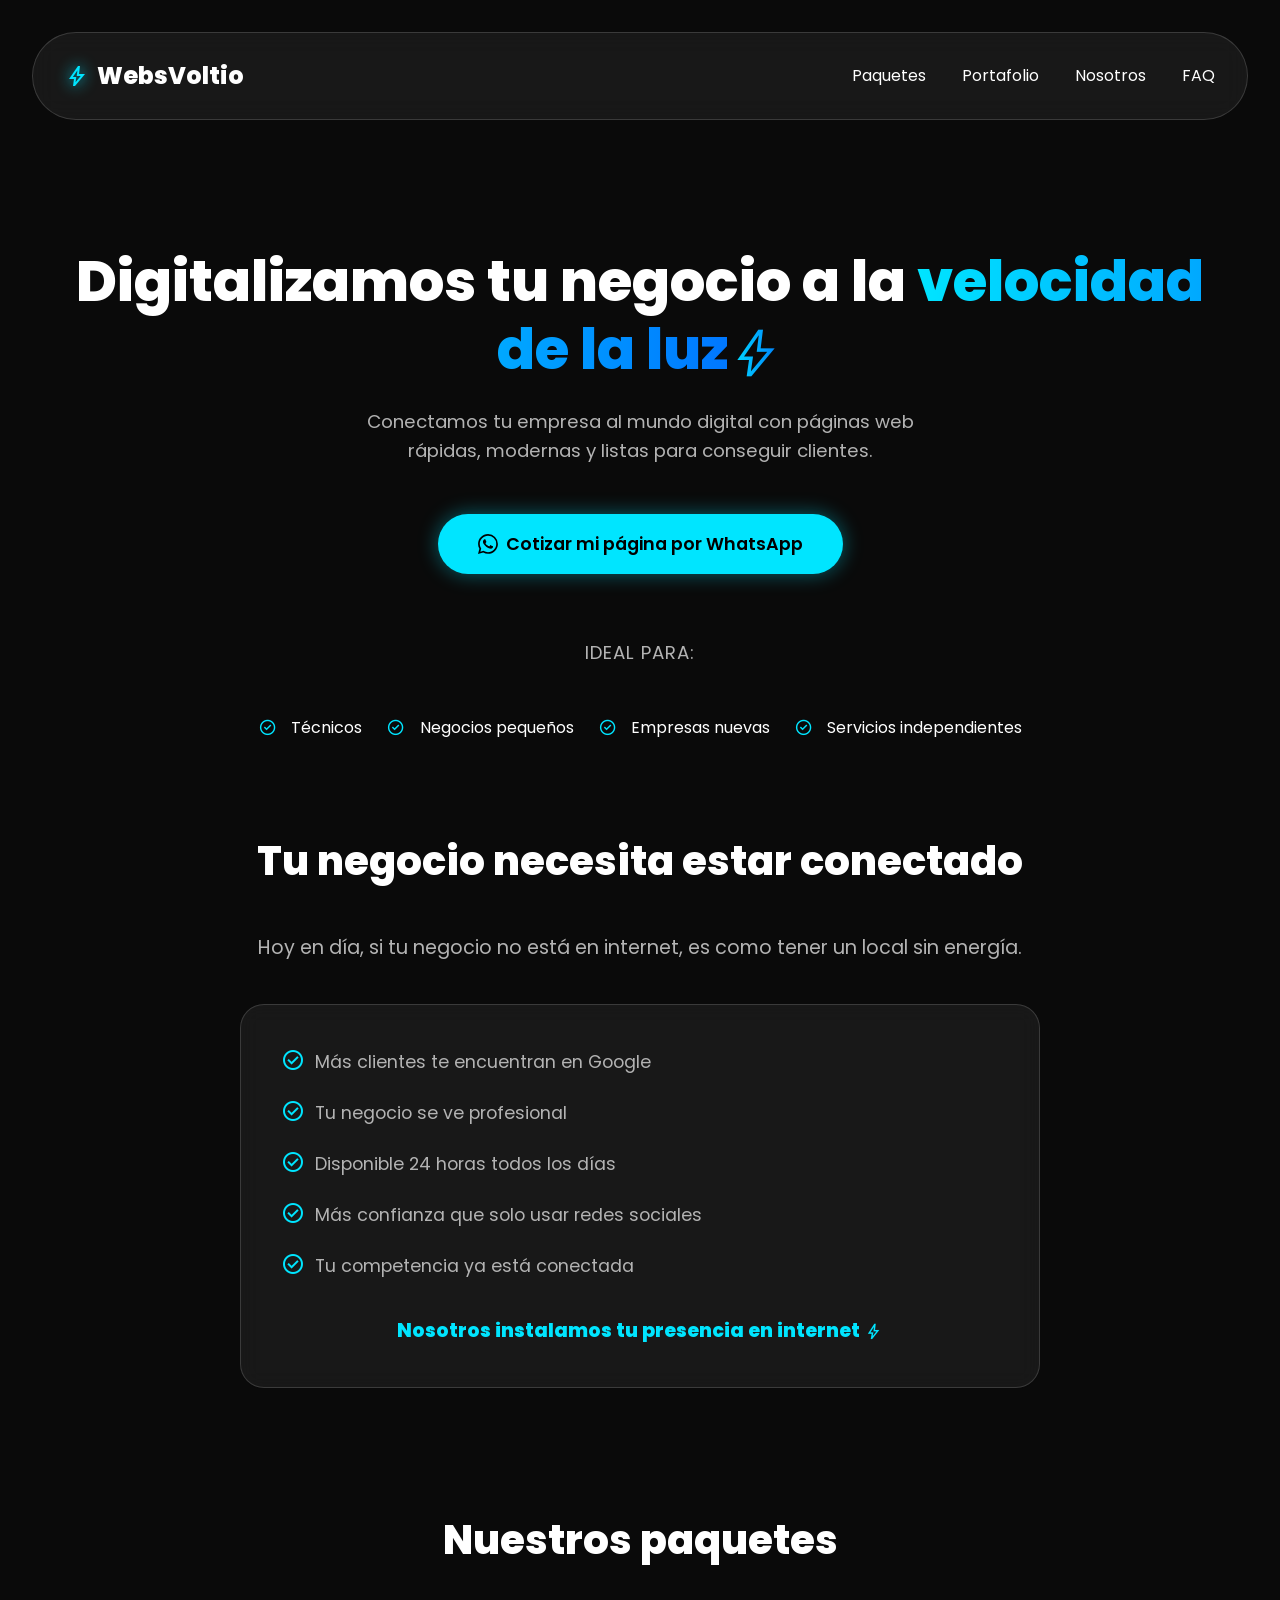
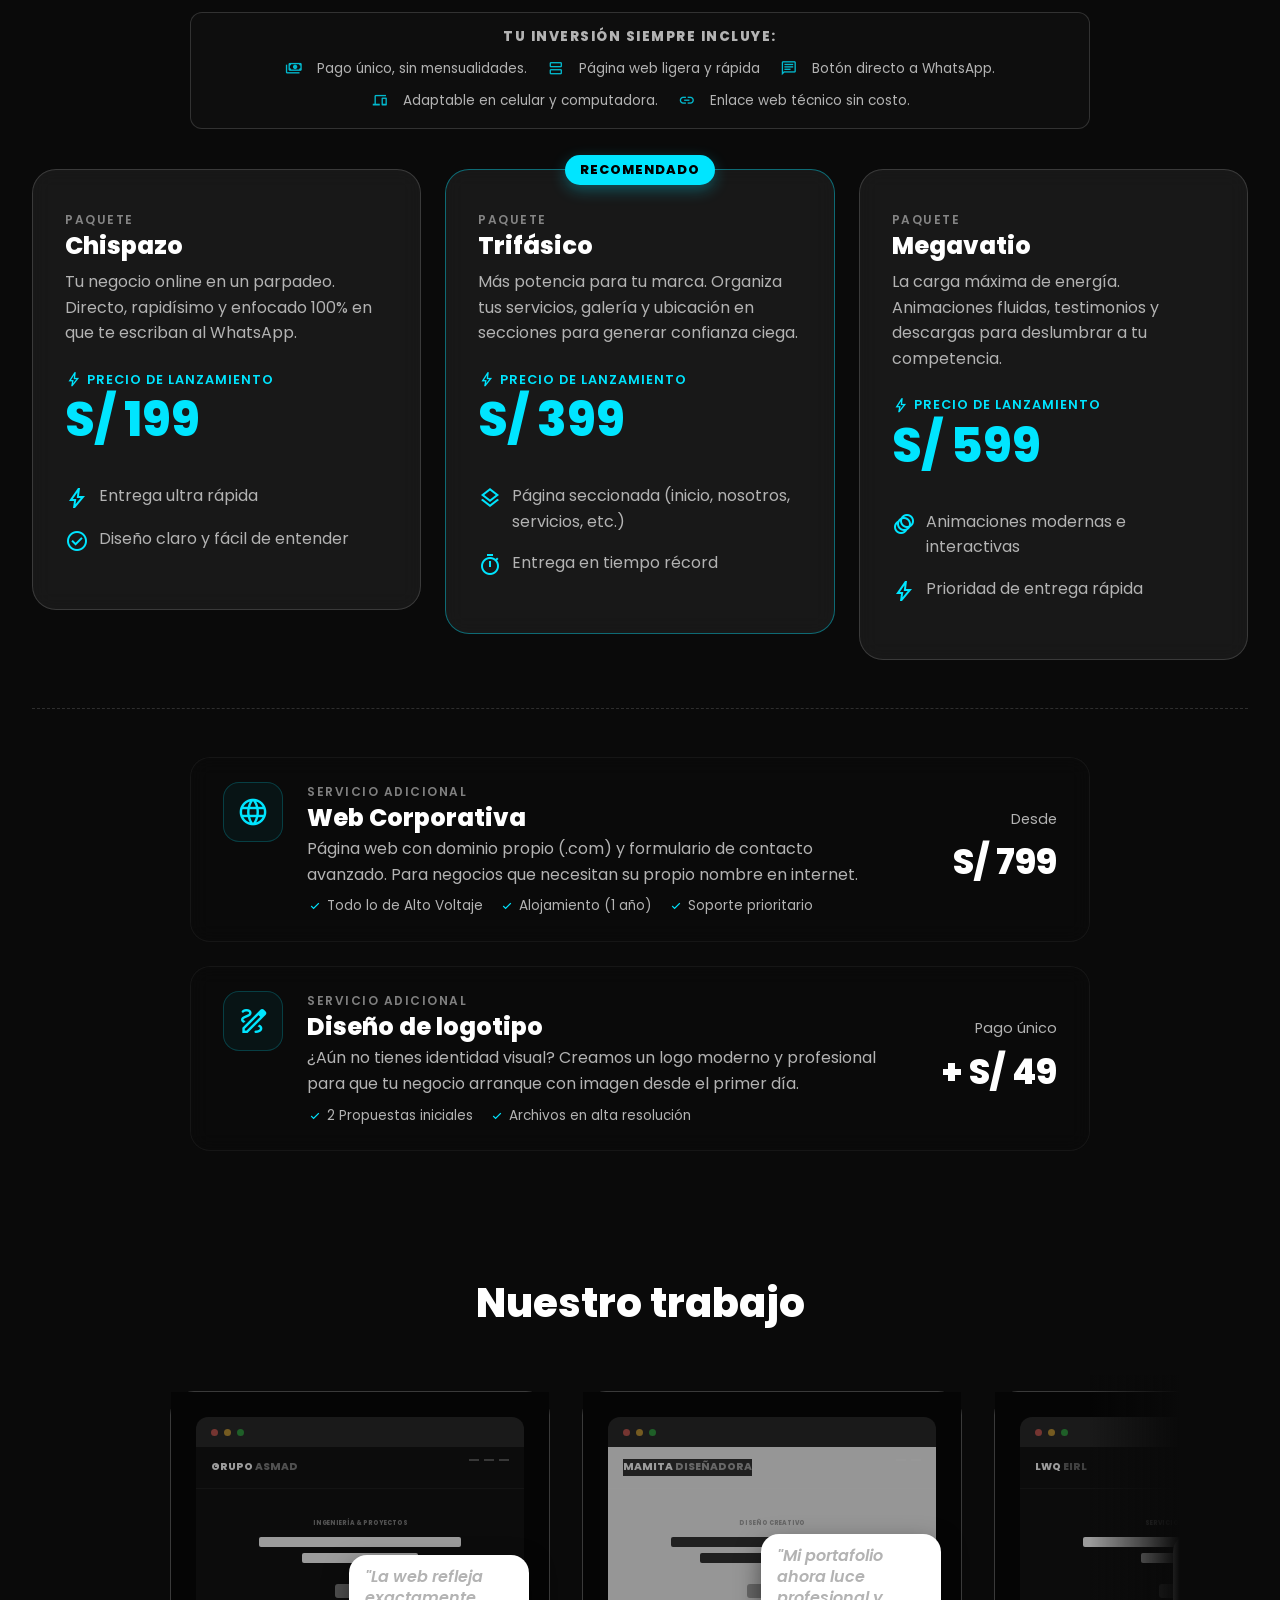
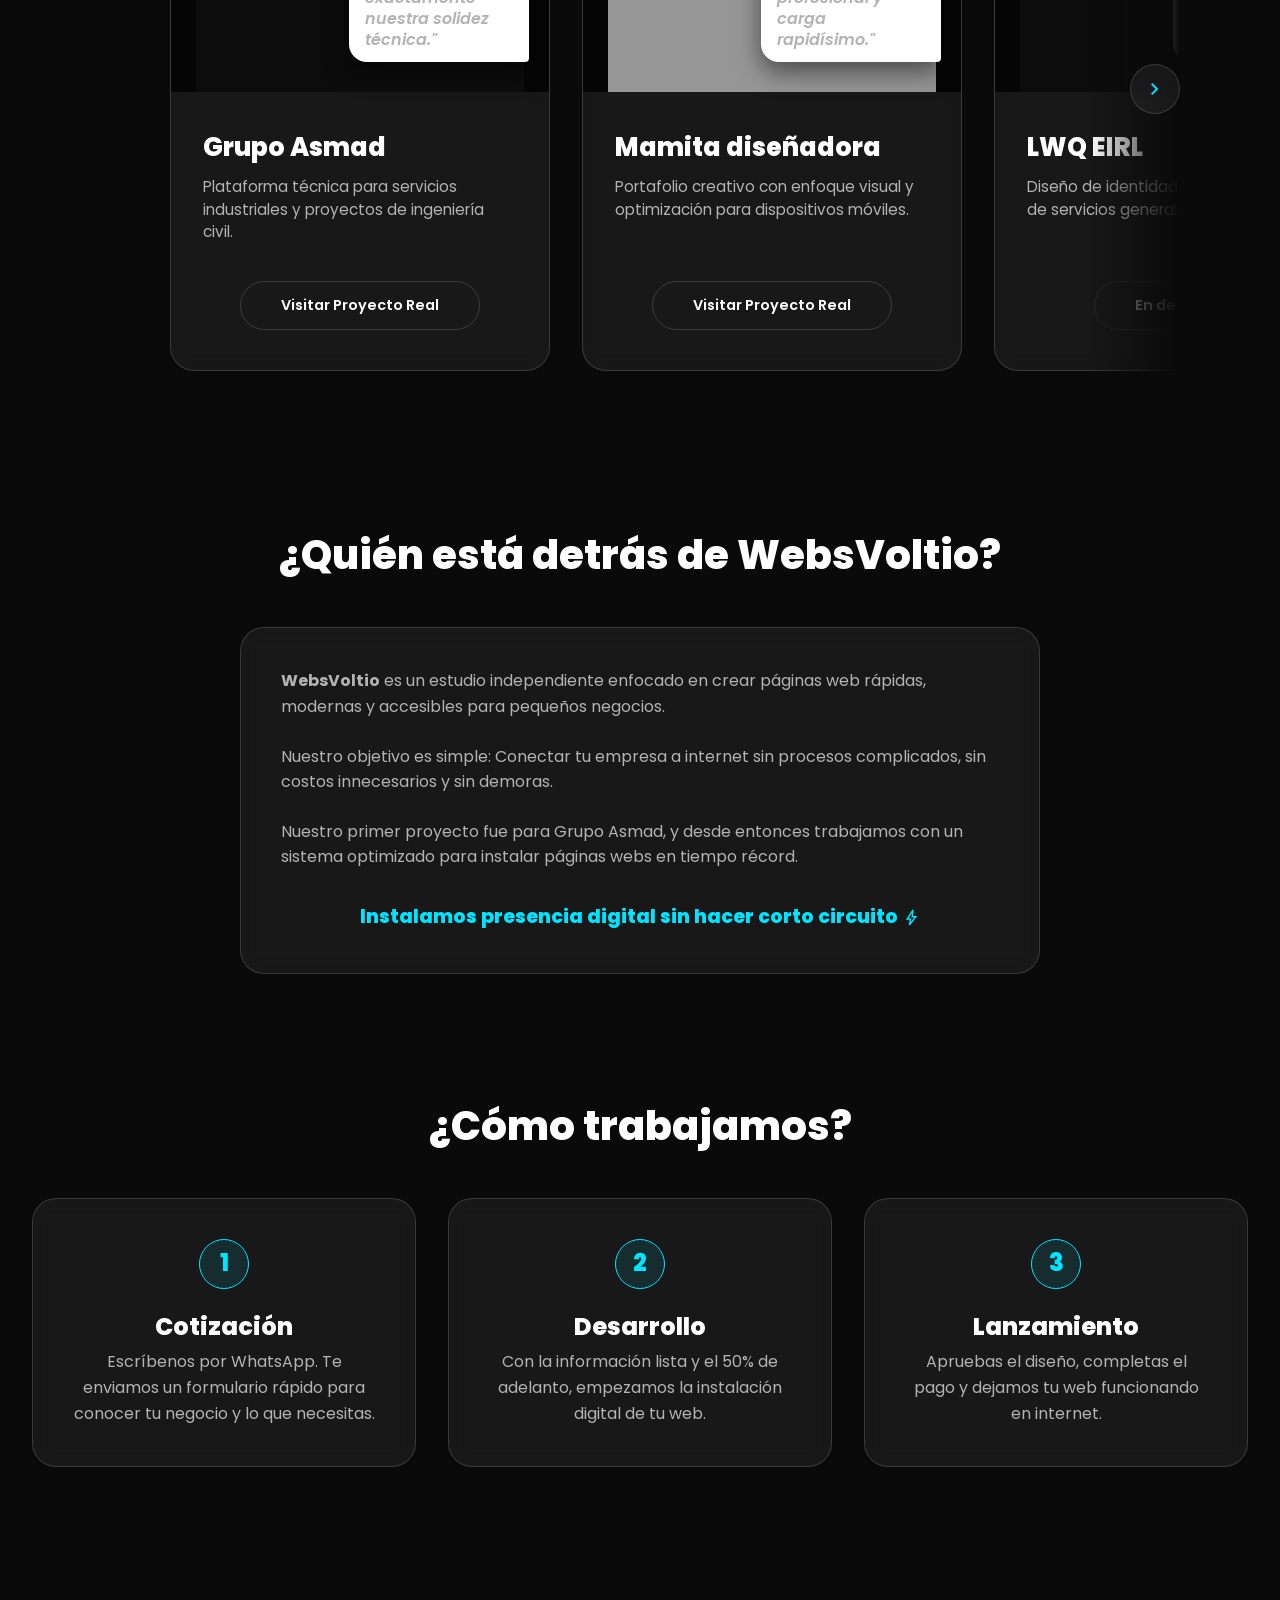
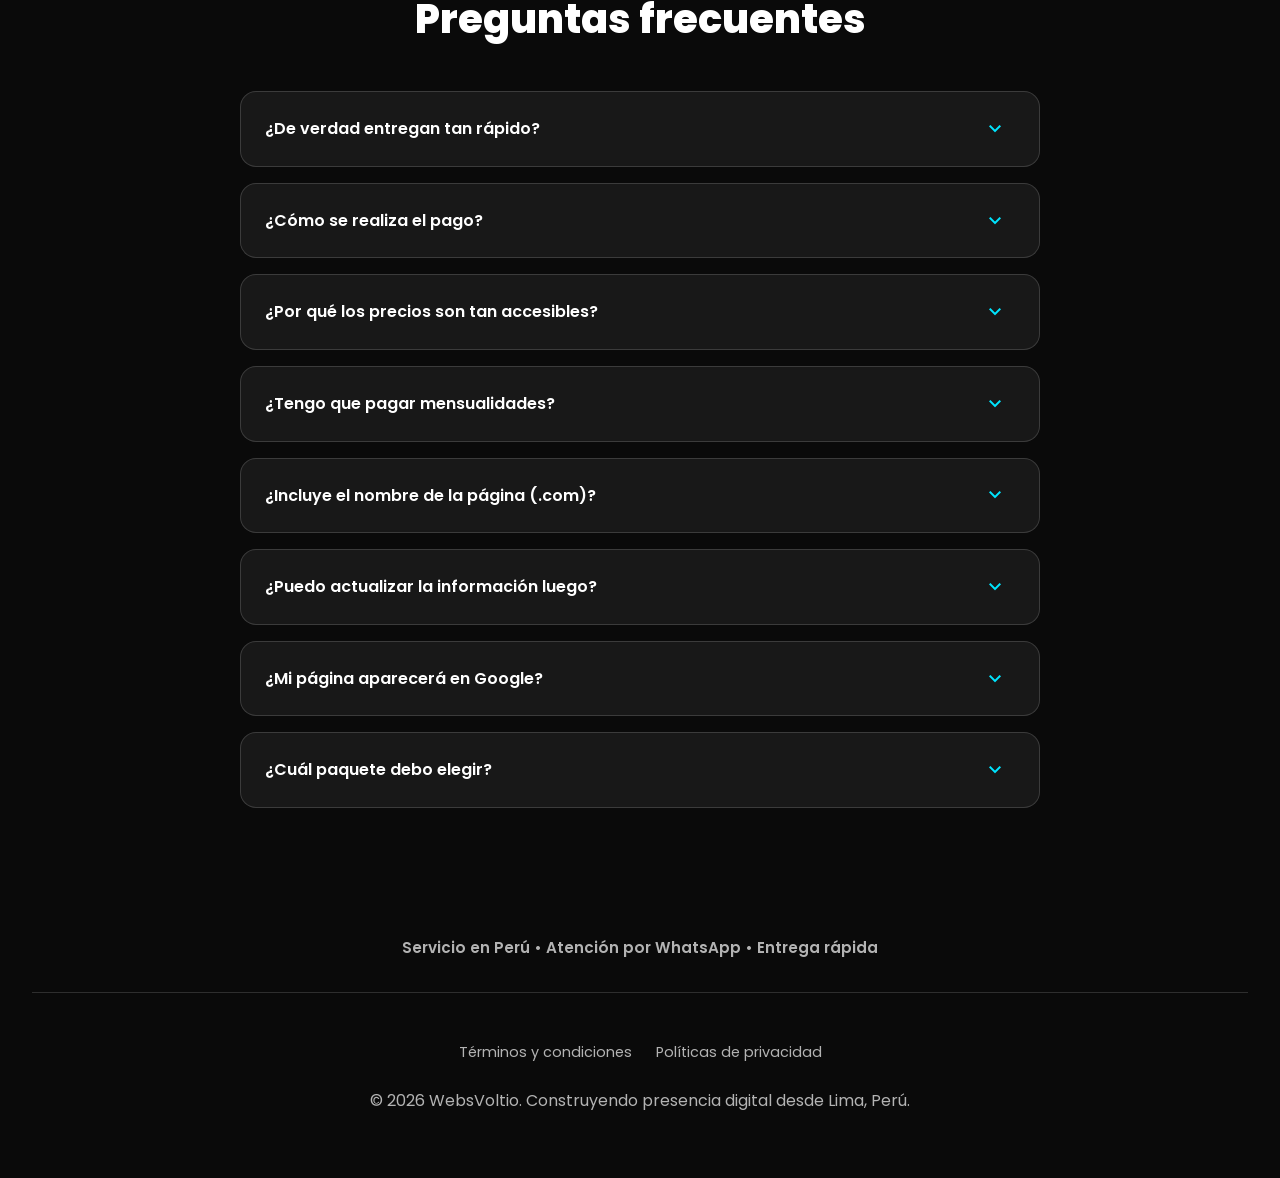
==== commit 4200c4cd: "Mejoras generales de la sección de paquetes" ====
--- a/index.html
+++ b/index.html
@@ -65,14 +65,7 @@
   </section>
 
   <section id="paquetes" class="section fade-in">
-    <h2 class="section-title title-mb-1">Nuestros paquetes</h2>    
-    
-    <div class="promo-banner-wrapper fade-in">
-      <div class="promo-banner">
-        <span class="material-symbols-outlined text-accent">bolt</span>
-        <span><strong class="text-accent">Precios de lanzamiento:</strong> Oferta especial para nuevos negocios y emprendedores.</span>
-      </div>
-    </div>
+    <h2 class="section-title title-mb-1">Nuestros paquetes</h2>
     
     <div class="global-feature-badge fade-in">
       <h3 style="text-align: center; margin-bottom: 1rem; font-size: 1.1rem; color: #fff;">Tu inversión siempre incluye:</h3>
@@ -90,13 +83,14 @@
       <div class="glass-card package-card">
         <div class="package-pre-title">Paquete</div>
         <h3 class="package-title">Chispazo</h3>
-        <p class="package-desc">Ideal si necesitas que te encuentren rápido, muestres tu negocio y te escriban.</p>
+        <p class="package-desc">Tu negocio online en un parpadeo. Directo, rapidísimo y enfocado 100% en que te escriban al WhatsApp.</p>
         
         <div class="hover-message">
-          <p>La opción más directa. Tu negocio en línea sin complicaciones, enfocada en que te contacten por WhatsApp.</p>
+          <p>Como un golpe de estática: despierta la atención y manda al cliente directo a tu chat. Cero relleno, pura conversión.</p>
         </div>
         
         <div class="price-container">
+          <div class="inline-promo-text"><span class="material-symbols-outlined">bolt</span> Precio de lanzamiento</div>
           <div class="price price-current">S/ 199</div>
         </div>
         
@@ -110,7 +104,7 @@
         <div class="expandable-content">
           <div class="extra-features-title">Características incluidas:</div>
           <ul class="feature-list extra-features-list">
-            <li><span class="material-symbols-outlined text-accent">palette</span> Estilos modernos y/o minimalistas</li>
+            <li><span class="material-symbols-outlined text-accent">palette</span> Estilo moderno y minimalista</li>
             <li><span class="material-symbols-outlined text-accent">dns</span> Alojamiento por 3 años</li>
             <li><span class="material-symbols-outlined text-accent">upgrade</span> Preparado para migrar a paquetes superiores</li>
           </ul>
@@ -123,13 +117,14 @@
         <div class="badge-popular">Recomendado</div>
         <div class="package-pre-title">Paquete</div>
         <h3 class="package-title">Trifásico</h3>
-        <p class="package-desc">Muestra tus servicios y galería de fotos para generar mayor confianza desde el primer clic.</p>
+        <p class="package-desc">Más potencia para tu marca. Organiza tus servicios, galería y ubicación en secciones para generar confianza ciega.</p>
         
         <div class="hover-message">
-          <p>Una página dividida en secciones para organizar mejor tu información y conectar más rápido con tus clientes.</p>
+          <p>Conecta todas las fases de tu negocio. Ideal para mostrar tu trabajo sin que el cliente sufra un cortocircuito mental buscando información.</p>
         </div>
         
         <div class="price-container">
+          <div class="inline-promo-text"><span class="material-symbols-outlined">bolt</span> Precio de lanzamiento</div>
           <div class="price price-current">S/ 399</div>
         </div>
         
@@ -147,7 +142,7 @@
             <li><span class="material-symbols-outlined text-accent">gallery_thumbnail</span> Galería de proyectos y servicios</li>
             <li><span class="material-symbols-outlined text-accent">contact_mail</span> Información de contacto y redes sociales</li>
             <li><span class="material-symbols-outlined text-accent">map</span> Mapa de ubicación del negocio</li>
-            <li><span class="material-symbols-outlined text-accent">dns</span> Alojamiento por 3 años</li>
+            <li><span class="material-symbols-outlined text-accent">dns</span> Alojamiento por 4 años</li>
           </ul>
 
           <button class="btn-pin"><span class="material-symbols-outlined icon-pin">push_pin</span> Mantener expandido</button>
@@ -156,14 +151,15 @@
 
       <div class="glass-card package-card">
         <div class="package-pre-title">Paquete</div>
-        <h3 class="package-title">Alto Voltaje</h3>
-        <p class="package-desc">Diseñada para negocios que requieran una página más completa y con más detalles.</p>
+        <h3 class="package-title">Megavatio</h3>
+        <p class="package-desc">La carga máxima de energía. Animaciones fluidas, testimonios y descargas para deslumbrar a tu competencia.</p>
         
         <div class="hover-message">
-          <p>Diseñada para deslumbrar y destacar. Atrapa la atención con interacciones fluidas, construye confianza ciega con testimonios y facilita la descarga de tus servicios.</p>
+          <p>Deja a los demás a oscuras. Una web tan completa y electrizante que tus clientes sentirán el impulso irresistible de contratarte.</p>
         </div>
         
         <div class="price-container">
+          <div class="inline-promo-text"><span class="material-symbols-outlined">bolt</span> Precio de lanzamiento</div>
           <div class="price price-current">S/ 599</div>
         </div>
         
--- a/css/style.css
+++ b/css/style.css
@@ -209,6 +209,25 @@
 }
 
 .price-container { margin: 1.5rem 0; }
+
+/* Texto discreto de promoción encima del precio */
+.inline-promo-text {
+  display: flex;
+  align-items: center;
+  justify-content: flex-start;
+  gap: 4px;
+  font-size: 0.8rem;
+  color: var(--accent-color);
+  text-transform: uppercase;
+  letter-spacing: 1px;
+  font-weight: 600;
+  margin-bottom: -0.5rem; /* Acerca el texto al precio */
+}
+
+.inline-promo-text .material-symbols-outlined {
+  font-size: 1.1rem;
+}
+
 .price { font-size: 3rem; font-weight: 800; margin: 1rem 0; color: var(--accent-color); }
 .price-current { margin: 0; }
 .payment-info { text-align: left; color: var(--text-muted); margin-top: 0.5rem; font-size: 0.9rem;}
@@ -238,35 +257,6 @@
 .package-card.is-pinned .btn-pin { color: var(--accent-color); font-weight: 600; }
 
 .mobile-toggle-btn { display: none; background: transparent; border: none; color: var(--accent-color); width: 100%; padding: 10px 0; margin-top: 1rem; border-top: 1px dashed var(--border-color); cursor: pointer; font-family: inherit; font-size: 0.9rem; font-weight: 600; align-items: center; justify-content: space-between; }
-
-/* Banner Promocional de Ventas */
-.promo-banner-wrapper {
-  text-align: center;
-  margin-bottom: 2rem;
-}
-
-.promo-banner {
-  display: inline-flex;
-  align-items: center;
-  gap: 8px;
-  background: linear-gradient(90deg, rgba(0, 229, 255, 0.05), rgba(0, 119, 255, 0.05));
-  border: 1px solid rgba(0, 229, 255, 0.3);
-  padding: 8px 20px;
-  border-radius: 100px;
-  font-size: 0.9rem;
-  color: #fff;
-  box-shadow: 0 0 15px rgba(0, 229, 255, 0.1);
-  animation: pulseGlow 2.5s infinite alternate;
-}
-
-@keyframes pulseGlow {
-  0% { box-shadow: 0 0 10px rgba(0, 229, 255, 0.05); border-color: rgba(0, 229, 255, 0.2); }
-  100% { box-shadow: 0 0 20px rgba(0, 229, 255, 0.3); border-color: rgba(0, 229, 255, 0.6); }
-}
-
-@media (max-width: 768px) {
-  .promo-banner { font-size: 0.85rem; text-align: left; }
-}
 
 /* ==========================================================================
    7. SECCIÓN SERVICIOS ADICIONALES (Formato Horizontal Compacto)
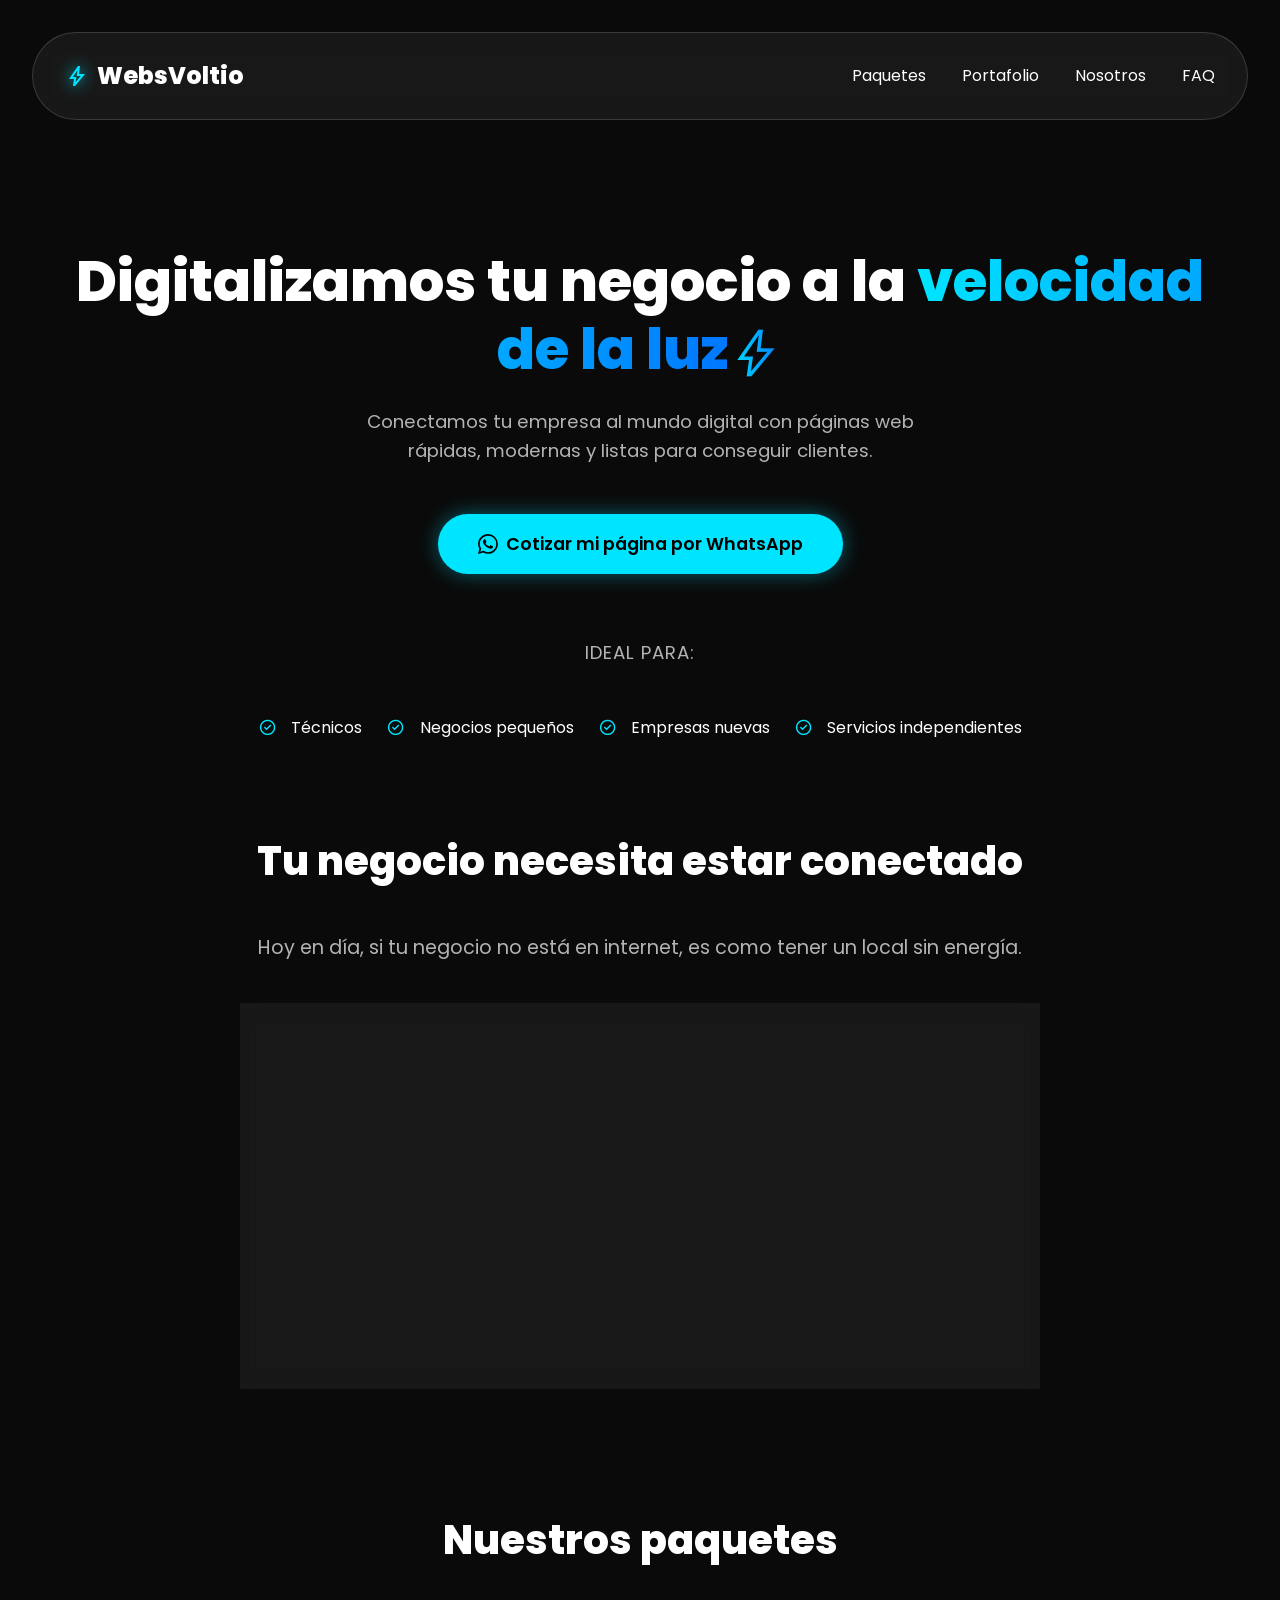
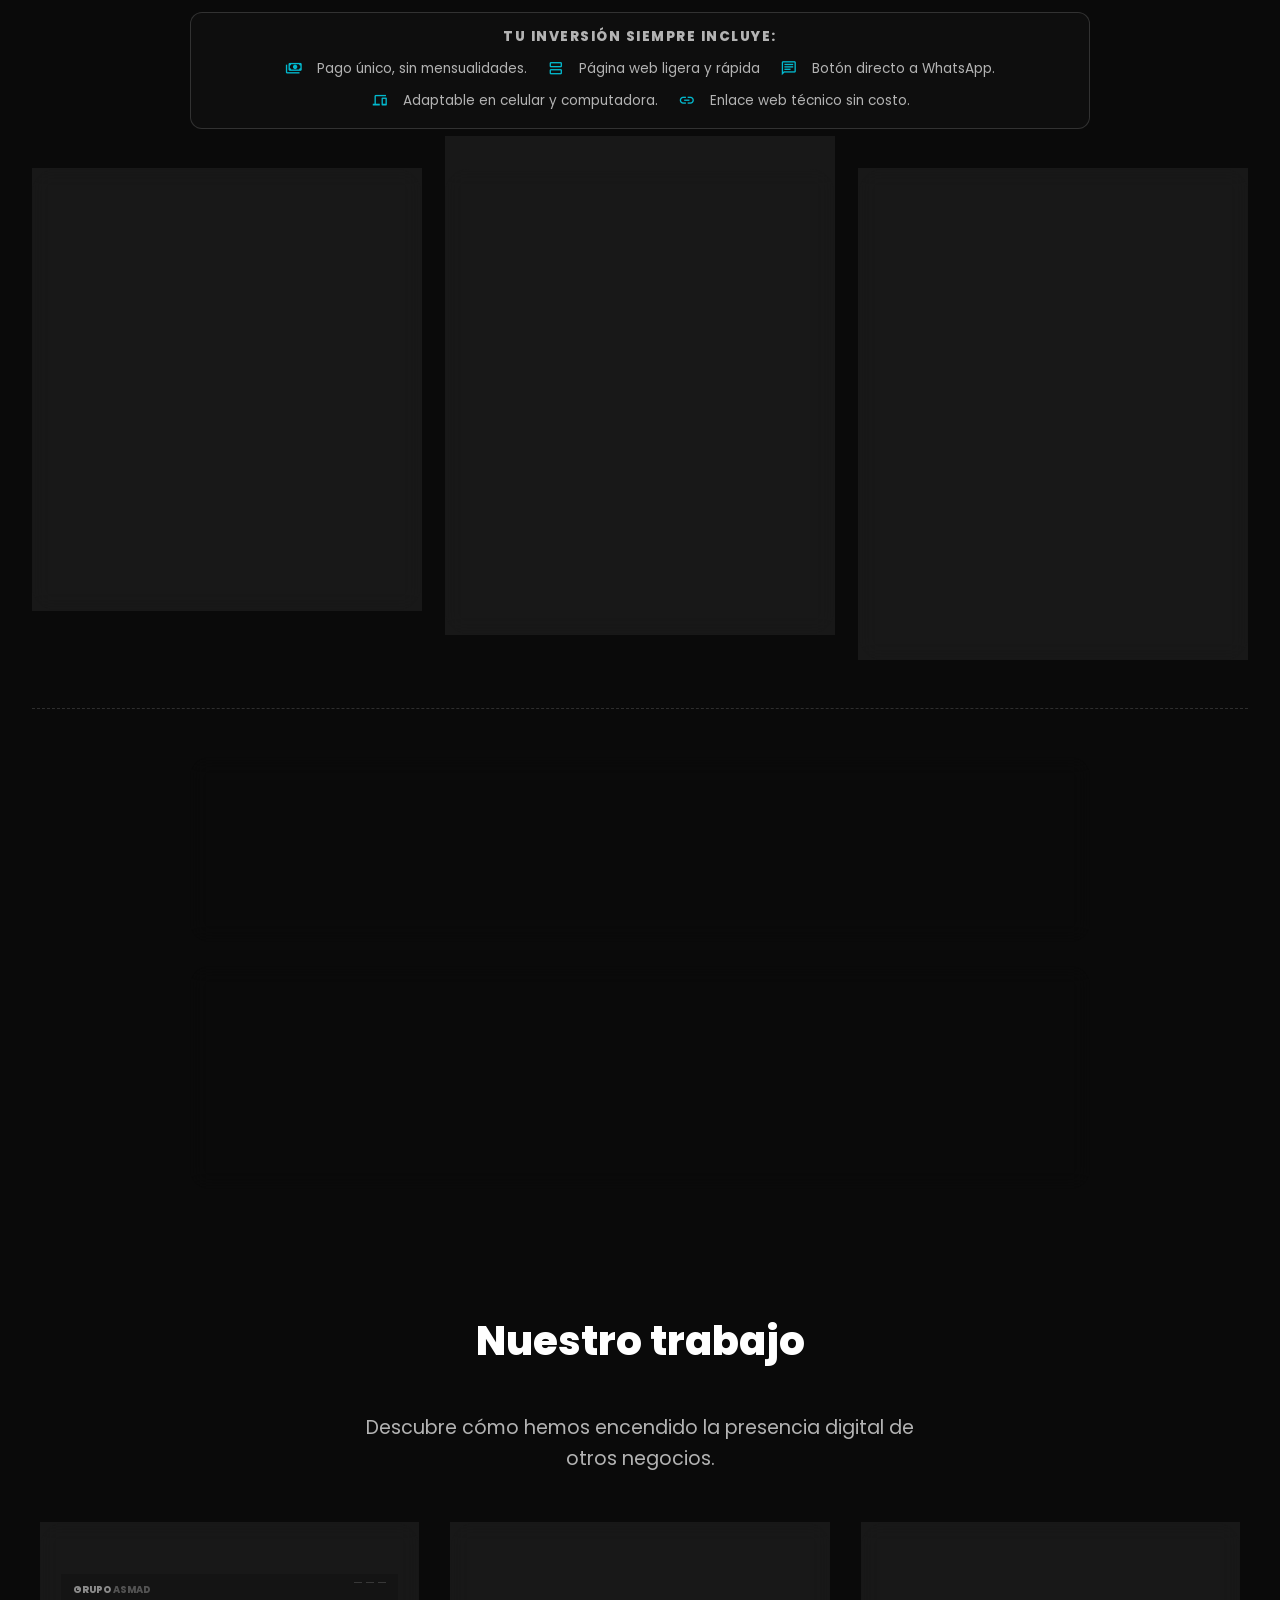
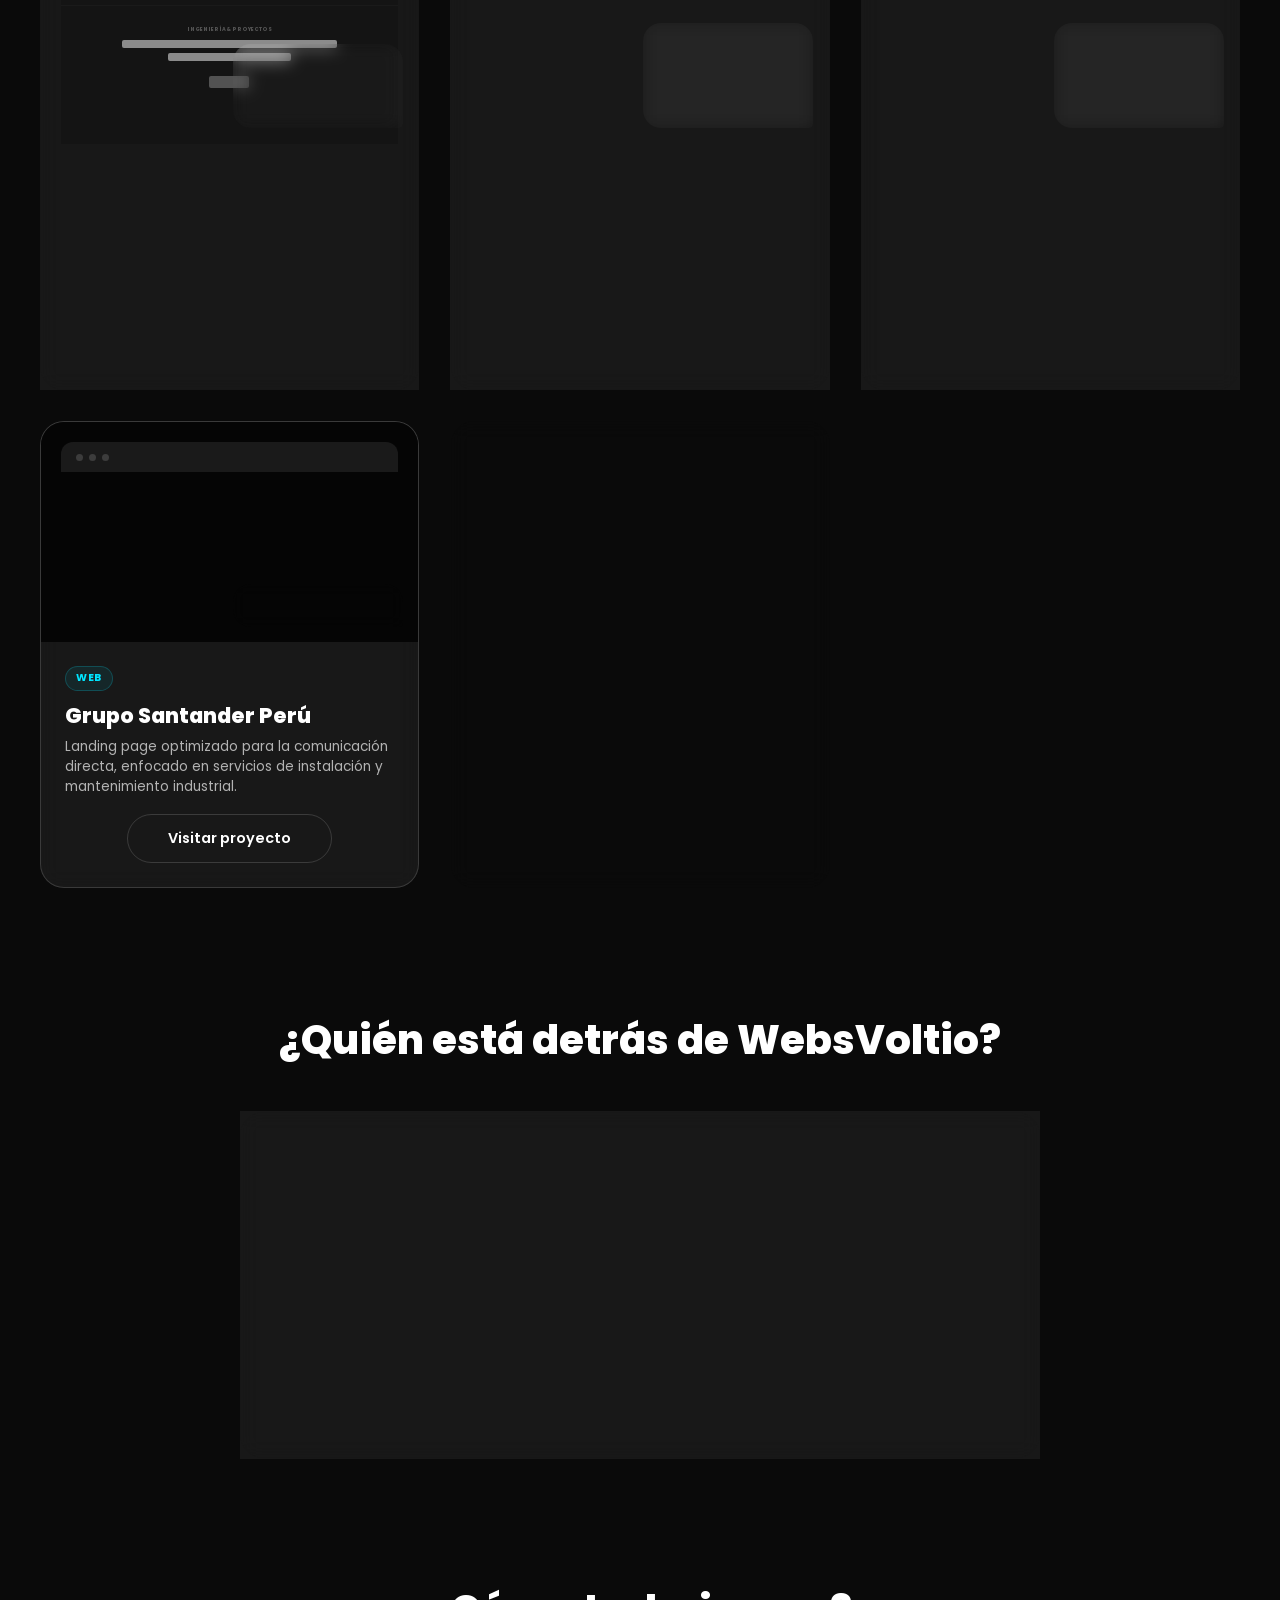
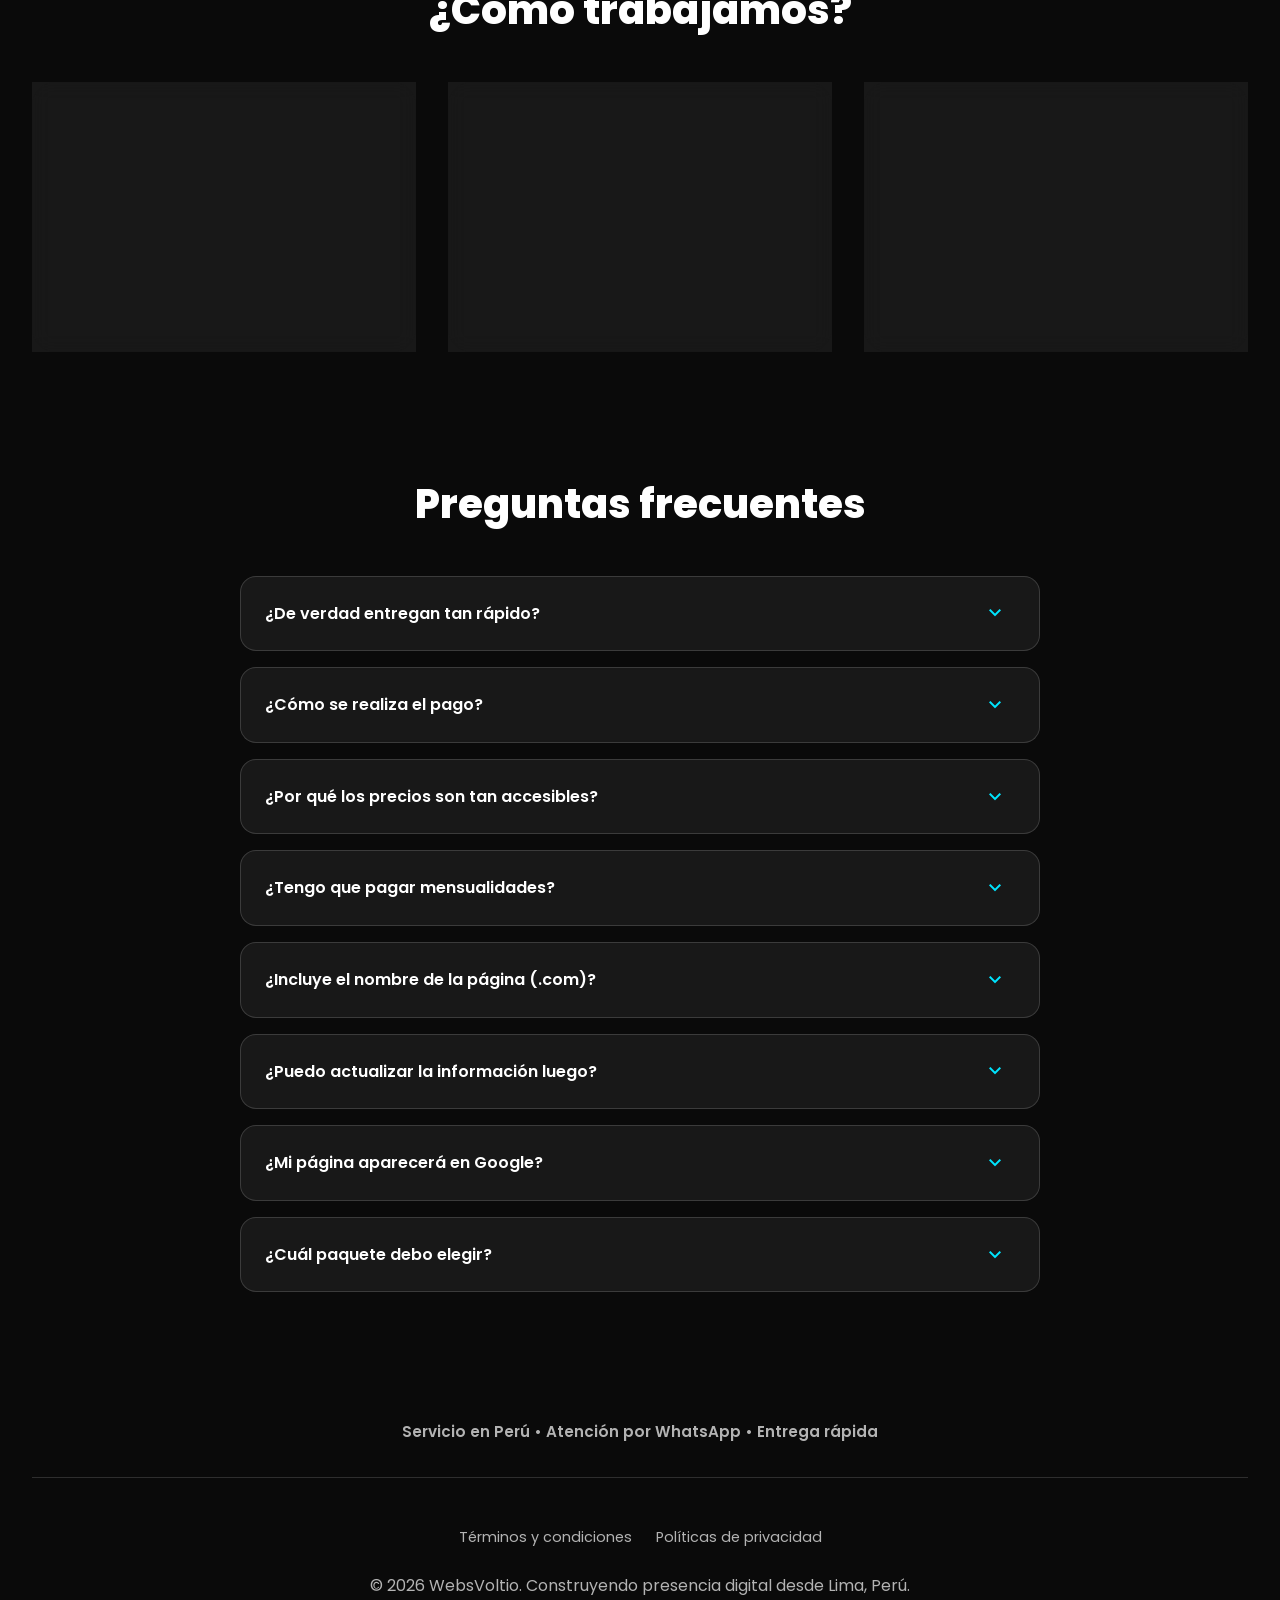
==== commit bcfe8ff8: "Mejoras visuales de toda la página" ====
--- a/index.html
+++ b/index.html
@@ -20,9 +20,9 @@
       WebsVoltio
     </div>
     <div class="nav-links">
-      <a href="#paquetes">Paquetes</a>
-      <a href="#portafolio">Portafolio</a>
-      <a href="#nosotros">Nosotros</a>
+      <a href="#packages">Paquetes</a>
+      <a href="#portfolio">Portafolio</a>
+      <a href="#about">Nosotros</a>
       <a href="#faq">FAQ</a>
     </div>
   </nav>
@@ -64,7 +64,7 @@
     </div>
   </section>
 
-  <section id="paquetes" class="section fade-in">
+  <section id="packages" class="section fade-in">
     <h2 class="section-title title-mb-1">Nuestros paquetes</h2>
     
     <div class="global-feature-badge fade-in">
@@ -81,6 +81,9 @@
     <div class="pricing-grid-main">
       
       <div class="glass-card package-card">
+        <a href="./templates/demo-chispazo.html" target="_blank" class="btn-demo-corner" title="Ver demo en vivo">
+          <span class="material-symbols-outlined">open_in_new</span> Demo
+        </a>
         <div class="package-pre-title">Paquete</div>
         <h3 class="package-title">Chispazo</h3>
         <p class="package-desc">Tu negocio online en un parpadeo. Directo, rapidísimo y enfocado 100% en que te escriban al WhatsApp.</p>
@@ -114,6 +117,9 @@
       </div>
 
       <div class="glass-card package-card package-popular">
+        <a href="./templates/demo-trifasico.html" target="_blank" class="btn-demo-corner" title="Ver demo en vivo">
+          <span class="material-symbols-outlined">open_in_new</span> Demo
+        </a>
         <div class="badge-popular">Recomendado</div>
         <div class="package-pre-title">Paquete</div>
         <h3 class="package-title">Trifásico</h3>
@@ -150,6 +156,9 @@
       </div>
 
       <div class="glass-card package-card">
+        <a href="./templates/demo-megavatio.html" target="_blank" class="btn-demo-corner" title="Ver demo en vivo">
+          <span class="material-symbols-outlined">open_in_new</span> Demo
+        </a>
         <div class="package-pre-title">Paquete</div>
         <h3 class="package-title">Megavatio</h3>
         <p class="package-desc">La carga máxima de energía. Animaciones fluidas, testimonios y descargas para deslumbrar a tu competencia.</p>
@@ -192,16 +201,17 @@
         <div class="glass-card compact-service-card hover-up">
           <div class="compact-service-info">
             <div class="service-icon-box">
-              <span class="material-symbols-outlined">language</span>
+              <span class="material-symbols-outlined">web</span>
             </div>
             <div class="compact-service-text">
               <div class="package-pre-title">Servicio Adicional</div>
-              <h3 class="package-title" style="margin-bottom: 0.2rem;">Web Corporativa</h3>
-              <p class="package-desc" style="margin-bottom: 0.5rem;">Página web con dominio propio (.com) y formulario de contacto avanzado. Para negocios que necesitan su propio nombre en internet.</p>
+              <h3 class="package-title" style="margin-bottom: 0.2rem;">Web Profesional</h3>
+              <p class="package-desc" style="margin-bottom: 0.5rem;">Sitios multi-página escalables y a medida. Ideal si tu negocio necesita más que una Landing Page.</p>
               <ul class="compact-features">
-                <li><span class="material-symbols-outlined">check</span> Todo lo de Alto Voltaje</li>
-                <li><span class="material-symbols-outlined">check</span> Alojamiento (1 año)</li>
-                <li><span class="material-symbols-outlined">check</span> Soporte prioritario</li>
+                <li><span class="material-symbols-outlined">domain</span> Corporativas</li>
+                <li><span class="material-symbols-outlined">palette</span> Portafolios</li>
+                <li><span class="material-symbols-outlined">shopping_cart</span> Tiendas básicas</li>
+                <li><span class="material-symbols-outlined">dns</span> Dominio y hosting</li>
               </ul>
             </div>
           </div>
@@ -218,11 +228,13 @@
             </div>
             <div class="compact-service-text">
               <div class="package-pre-title">Servicio Adicional</div>
-              <h3 class="package-title" style="margin-bottom: 0.2rem;">Diseño de logotipo</h3>
-              <p class="package-desc" style="margin-bottom: 0.5rem;">¿Aún no tienes identidad visual? Creamos un logo moderno y profesional para que tu negocio arranque con imagen desde el primer día.</p>
+              <h3 class="package-title" style="margin-bottom: 0.2rem;">Diseño de Logotipo</h3>
+              <p class="package-desc" style="margin-bottom: 0.5rem;">Identidad visual moderna y profesional para que tu marca destaque desde el primer día.</p>
               <ul class="compact-features">
-                <li><span class="material-symbols-outlined">check</span> 2 Propuestas iniciales</li>
-                <li><span class="material-symbols-outlined">check</span> Archivos en alta resolución</li>
+                <li><span class="material-symbols-outlined">looks_two</span> 2 Propuestas a elegir</li>
+                <li><span class="material-symbols-outlined">hd</span> Alta resolución (PNG/JPG)</li>
+                <li><span class="material-symbols-outlined">layers</span> Formatos para web e impresión</li>
+                <li><span class="material-symbols-outlined">palette</span> Colores de marca</li>
               </ul>
             </div>
           </div>
@@ -236,167 +248,160 @@
     </div>
   </section>
 
-  <section id="portafolio" class="section fade-in">
-    <h2 class="section-title">Nuestro trabajo</h2>
-    
-    <div class="carousel-wrapper">
-      <button class="carousel-btn prev" id="btn-prev" aria-label="Anterior">
-        <span class="material-symbols-outlined">chevron_left</span>
-      </button>
-      <button class="carousel-btn next" id="btn-next" aria-label="Siguiente">
-        <span class="material-symbols-outlined">chevron_right</span>
-      </button>
-
-      <div class="portfolio-track" id="portfolio-track">
-        
-        <div class="glass-card portfolio-card-compact carousel-item">
-          <div class="visual-area">
-            <div class="browser-header">
-              <div class="dot red"></div><div class="dot yellow"></div><div class="dot green"></div>
-            </div>
-            <div class="chat-bubble">
-              <p>"La web refleja exactamente nuestra solidez técnica."</p>
-              <div class="author-reveal">
-                <span class="author-name">Jorge Asmad</span>
-                <span class="author-job">Gerente General</span>
-              </div>
-            </div>
-            <div class="mini-web web-asmad">
-              <div class="mini-nav">
-                <div class="mini-logo">GRUPO <span>ASMAD</span></div>
-                <div class="mini-menu"><div></div><div></div><div></div></div>
-              </div>
-              <div class="mini-hero">
-                <div class="mini-tag">Ingeniería & Proyectos</div>
-                <div class="mini-title"></div>
-                <div class="mini-title" style="width:40%"></div>
-                <div class="mini-btn"></div>
-              </div>
-            </div>
-          </div>
-          <div class="card-info">
-            <h3>Grupo Asmad</h3>
-            <p class="description">Plataforma técnica para servicios industriales y proyectos de ingeniería civil.</p>
-            <a href="https://grupoasmad.com/" target="_blank" class="btn-visit">Visitar Proyecto Real</a>
-          </div>
-        </div>
-
-        <div class="glass-card portfolio-card-compact carousel-item">
-          <div class="visual-area">
-            <div class="browser-header">
-              <div class="dot red"></div><div class="dot yellow"></div><div class="dot green"></div>
-            </div>
-            <div class="chat-bubble">
-              <p>"Mi portafolio ahora luce profesional y carga rapidísimo."</p>
-              <div class="author-reveal">
-                <span class="author-name">Lucía R.</span>
-                <span class="author-job">Fundadora</span>
-              </div>
-            </div>
-            <div class="mini-web web-mamita">
-              <div class="mini-nav">
-                <div class="mini-logo">MAMITA <span>DISEÑADORA</span></div>
-                <div class="mini-menu"><div></div><div></div></div>
-              </div>
-              <div class="mini-hero">
-                <div class="mini-tag">Diseño Creativo</div>
-                <div class="mini-title"></div>
-                <div class="mini-title" style="width:50%"></div>
-                <div class="mini-btn"></div>
-              </div>
-            </div>
-          </div>
-          <div class="card-info">
-            <h3>Mamita diseñadora</h3>
-            <p class="description">Portafolio creativo con enfoque visual y optimización para dispositivos móviles.</p>
-            <a href="https://rc-at.github.io/mamita-disenadora/" target="_blank" class="btn-visit">Visitar Proyecto Real</a>
-          </div>
-        </div>
-
-        <div class="glass-card portfolio-card-compact carousel-item">
-          <div class="visual-area">
-            <div class="browser-header">
-              <div class="dot red"></div><div class="dot yellow"></div><div class="dot green"></div>
-            </div>
-            <div class="chat-bubble">
-              <p>"Excelente atención y diseño. Entendieron mi identidad."</p>
-              <div class="author-reveal">
-                <span class="author-name">Luis W.</span>
-                <span class="author-job">Director General</span>
-              </div>
-            </div>
-            <div class="mini-web web-lwq">
-              <div class="mini-nav">
-                <div class="mini-logo">LWQ <span>EIRL</span></div>
-                <div class="mini-menu"><div></div><div></div><div></div></div>
-              </div>
-              <div class="mini-hero">
-                <div class="mini-tag">Servicios Generales</div>
-                <div class="mini-title"></div>
-                <div class="mini-title" style="width:30%"></div>
-                <div class="mini-btn"></div>
-              </div>
-            </div>
-          </div>
-          <div class="card-info">
-            <h3>LWQ EIRL</h3>
-            <p class="description">Diseño de identidad visual para empresa de servicios generales en edificaciones.</p>
-            <a href="#" class="btn-visit btn-disabled">En desarrollo</a>
-          </div>
-        </div>
-
-        <div class="glass-card portfolio-card-compact carousel-item">
-          <div class="visual-area">
-            <div class="browser-header">
-              <div class="dot red"></div><div class="dot yellow"></div><div class="dot green"></div>
-            </div>
-            <div class="mini-web web-template">
-              <div class="mini-nav">
-                <div class="mini-logo">PLANTILLA <span>CHISPAZO</span></div>
-              </div>
-              <div class="mini-hero">
-                <div class="mini-tag">Landing Page</div>
-                <div class="mini-title"></div>
-                <div class="mini-btn"></div>
-              </div>
-            </div>
-          </div>
-          <div class="card-info">
-            <h3>Plantilla Chispazo</h3>
-            <p class="description">Landing page enfocada en conversión directa. Ideal para captar leads rápidos.</p>
-            <a href="./templates/chispazo.html" target="_blank" class="btn-visit">Ver plantilla</a>
-          </div>
-        </div>
-
-        <div class="glass-card portfolio-card-compact carousel-item">
-          <div class="visual-area">
-            <div class="browser-header">
-              <div class="dot red"></div><div class="dot yellow"></div><div class="dot green"></div>
-            </div>
-            <div class="mini-web web-template-pro">
-              <div class="mini-nav">
-                <div class="mini-logo">PLANTILLA <span>TRIFÁSICO</span></div>
-              </div>
-              <div class="mini-hero">
-                <div class="mini-tag">Web Corporativa</div>
-                <div class="mini-title"></div>
-                <div class="mini-title" style="width:40%"></div>
-                <div class="mini-btn"></div>
-              </div>
-            </div>
-          </div>
-          <div class="card-info">
-            <h3>Plantilla Trifásico</h3>
-            <p class="description">Estructura multi-sección para negocios establecidos con galería y servicios.</p>
-            <a href="./templates/trifasico.html" target="_blank" class="btn-visit">Ver plantilla</a>
-          </div>
-        </div>
-
-      </div>
+  <section id="portfolio" class="section fade-in">
+    <h2 class="section-title title-mb-1">Nuestro trabajo</h2>
+    <p class="subtitle-text text-center" style="max-width: 600px; margin: 0 auto 3rem auto;">Descubre cómo hemos encendido la presencia digital de otros negocios.</p>
+    <div class="portfolio-grid">
+      
+      <div class="glass-card portfolio-card-compact hover-up">
+        <div class="visual-area">
+          <div class="browser-header">
+            <div class="dot red"></div><div class="dot yellow"></div><div class="dot green"></div>
+          </div>
+          <div class="chat-bubble">
+            <p>"La web refleja nuestra solidez técnica."</p>
+            <div class="author-reveal">
+              <span class="author-name">César Asmad</span>
+              <span class="author-job">Gerente General</span>
+            </div>
+          </div>
+          <div class="mini-web web-asmad">
+            <div class="mini-nav">
+              <div class="mini-logo">GRUPO <span>ASMAD</span></div>
+              <div class="mini-menu"><div></div><div></div><div></div></div>
+            </div>
+            <div class="mini-hero">
+              <div class="mini-tag">Ingeniería & Proyectos</div>
+              <div class="mini-title"></div>
+              <div class="mini-title" style="width:40%"></div>
+              <div class="mini-btn"></div>
+            </div>
+          </div>
+        </div>
+        <div class="card-info">
+          <div class="project-tags">
+            <span class="chip">Web</span>
+            <span class="chip">Logotipo</span>
+          </div>
+          <h3>Grupo Asmad</h3>
+          <p class="description">Página web e identidad visual corporativa para una empresa de ingeniería eléctrica y servicios generales de alto nivel.</p>
+          <a href="https://grupoasmad.com/" target="_blank" class="btn-visit">Visitar proyecto</a>
+        </div>
+      </div>
+
+      <div class="glass-card portfolio-card-compact hover-up">
+        <div class="visual-area">
+          <div class="browser-header">
+            <div class="dot red"></div><div class="dot yellow"></div><div class="dot green"></div>
+          </div>
+          <div class="chat-bubble">
+            <p>"El diseño es creativo y mis clientes adoran la facilidad."</p>
+            <div class="author-reveal">
+              <span class="author-name">Dulce María</span>
+              <span class="author-job">Emprendedora</span>
+            </div>
+          </div>
+          <div class="mini-web web-mamita">
+            <div class="mini-nav">
+              <div class="mini-logo">MAMITA <span>DISEÑADORA</span></div>
+              <div class="mini-menu"><div style="background:#333;"></div><div style="background:#333;"></div><div style="background:#333;"></div></div>
+            </div>
+            <div class="mini-hero">
+              <div class="mini-tag">Diseño Personalizado</div>
+              <div class="mini-title"></div>
+              <div class="mini-title" style="width:40%"></div>
+              <div class="mini-btn"></div>
+            </div>
+          </div>
+        </div>
+        <div class="card-info">
+          <div class="project-tags">
+            <span class="chip">Web</span>
+          </div>
+          <h3>Mamita Diseñadora</h3>
+          <p class="description">Landing page vibrante y amigable enfocada en destacar un catálogo de diseños personalizados únicos.</p>
+          <a href="https://rc-at.github.io/mamita-disenadora/" target="_blank" class="btn-visit">Visitar proyecto</a> </div>
+      </div>
+
+      <div class="glass-card portfolio-card-compact hover-up">
+        <div class="visual-area">
+          <div class="browser-header">
+            <div class="dot red"></div><div class="dot yellow"></div><div class="dot green"></div>
+          </div>
+          <div class="chat-bubble">
+            <p>"La nueva identidad visual es moderna y confiable."</p>
+            <div class="author-reveal">
+              <span class="author-name">Lewis Cruz</span>
+              <span class="author-job">Gerente General</span>
+            </div>
+          </div>
+          <div class="mini-web web-lwq">
+            <div class="mini-nav">
+              <div class="mini-logo">LWQ <span>EIRL</span></div>
+              <div class="mini-menu"><div></div><div></div><div></div></div>
+            </div>
+            <div class="mini-hero">
+              <div class="mini-tag">Soluciones Eléctricas</div>
+              <div class="mini-title"></div>
+              <div class="mini-title" style="width:40%"></div>
+              <div class="mini-btn"></div>
+            </div>
+          </div>
+        </div>
+        <div class="card-info">
+          <div class="project-tags">
+            <span class="chip">Logotipo</span>
+          </div>
+          <h3>LWQ EIRL</h3>
+          <p class="description">Identidad visual corporativa que transmite seguridad y experiencia en soluciones y servicios eléctricos.</p>
+          <a href="#" class="btn-visit btn-disabled" onclick="return false;">Proyecto Gráfico</a>
+        </div>
+      </div>
+
+      <div class="glass-card portfolio-card-compact hover-up">
+        <div class="visual-area">
+          <div class="browser-header">
+            <div class="dot red"></div><div class="dot yellow"></div><div class="dot green"></div>
+          </div>
+          <div class="chat-bubble">
+            <p>"Directa y rápida."</p>
+            <div class="author-reveal">
+              <span class="author-name">Roger Gallo</span>
+              <span class="author-job">Gerente General</span>
+            </div>
+          </div>
+          <div class="mini-web web-santander">
+            <div class="mini-nav">
+              <div class="mini-logo">GRUPO <span>SANTANDER</span></div>
+              <div class="mini-menu"><div></div><div></div><div></div></div>
+            </div>
+            <div class="mini-hero">
+              <div class="mini-tag">Mantenimiento Industrial</div>
+              <div class="mini-title"></div>
+              <div class="mini-title" style="width:40%"></div>
+              <div class="mini-btn"></div>
+            </div>
+          </div>
+        </div>
+        <div class="card-info">
+          <div class="project-tags">
+            <span class="chip">Web</span>
+          </div>
+          <h3>Grupo Santander Perú</h3>
+          <p class="description">Landing page optimizado para la comunicación directa, enfocado en servicios de instalación y mantenimiento industrial.</p>
+          <a href="https://rc-at.github.io/grupo-santander-peru/" target="_blank" class="btn-visit">Visitar proyecto</a> </div>
+      </div>
+
+      <div class="glass-card portfolio-card-compact" style="justify-content: center; align-items: center; text-align: center; border: 1px dashed var(--border-color); background: transparent; box-shadow: none;">
+        <span class="material-symbols-outlined" style="font-size: 3rem; color: var(--accent-color); margin-bottom: 1.5rem; animation: pulseGlow 2s infinite alternate;">battery_charging_full</span>
+        <h3 style="color: var(--text-main); font-size: 1.2rem; margin-bottom: 0.5rem;">Generando nuevos voltios...</h3>
+        <p style="font-size: 0.9rem; color: var(--text-muted); max-width: 220px;">Nuestros cables echan chispas. Pronto verás más proyectos de alto voltaje aquí.</p>
+      </div>
+
     </div>
   </section>
 
-  <section id="nosotros" class="section fade-in section-centered">
+  <section id="about" class="section fade-in section-centered">
     <h2 class="section-title">¿Quién está detrás de WebsVoltio?</h2>
     <div class="glass-card text-left">
       <p class="mb-1-5"><strong>WebsVoltio</strong> es un estudio independiente enfocado en crear páginas web rápidas, modernas y accesibles para pequeños negocios.</p>
@@ -467,7 +472,7 @@
         <div class="faq-summary">¿Incluye el nombre de la página (.com)? <span class="material-symbols-outlined text-accent icon-expand">expand_more</span></div>
         <div class="faq-content-wrapper">
           <div class="faq-content">Los paquetes incluyen un enlace web técnico sin costo.<br><br>
-            Si deseas un dominio propio (.com), también podemos configurarlo. Ese servicio está en la sección de Webs Corporativa o Profesional.</div>
+            Si deseas un dominio propio (.com), también podemos configurarlo. Ese servicio está en la sección de Web Profesional.</div>
         </div>
       </div>
       
@@ -492,8 +497,8 @@
         <div class="faq-content-wrapper">
           <div class="faq-content">Si quieres algo rápido y económico → Chispazo<br>
             Si quieres mostrar más información → Trifásico<br>
-            Si quieres algo más completo → Alto Voltaje<br>
-            Si necesitas dominio propio → Web Corporativa o Profesional</div>
+            Si quieres algo más completo → Megavatio<br>
+            Si necesitas dominio propio → Web Profesional</div>
         </div>
       </div>
 
--- a/css/style.css
+++ b/css/style.css
@@ -86,6 +86,21 @@
   border: 1px solid var(--border-color); border-radius: 100px; color: var(--text-main); 
   text-decoration: none; font-weight: 600; font-size: 0.9rem; transition: all 0.3s ease; text-align: center; 
 }
+
+/* Animación Hover y Tap (Móvil) para el botón de portafolio - Relleno Suave */
+.btn-visit:hover {
+  background: var(--accent-color); 
+  border-color: var(--accent-color); 
+  color: #000; 
+  transform: translateY(-3px); 
+  box-shadow: 0 5px 20px rgba(0, 229, 255, 0.3);
+}
+
+.btn-visit:active {
+  transform: translateY(0) scale(0.96); 
+  box-shadow: 0 2px 5px rgba(0, 229, 255, 0.1);
+}
+
 .btn-disabled { pointer-events: none; opacity: 0.5; cursor: not-allowed; }
 
 .btn-top { 
@@ -141,7 +156,7 @@
 .step-number { width: 50px; height: 50px; background: rgba(0, 229, 255, 0.1); color: var(--accent-color); border: 1px solid var(--accent-color); border-radius: 50%; display: flex; align-items: center; justify-content: center; font-size: 1.5rem; font-weight: 800; margin: 0 auto 1.5rem auto; }
 
 /* ==========================================================================
-   6. SECCIÓN PAQUETES (PRINCIPALES DE LANDING PAGES)
+   6. SECCIÓN PAQUETES (PRINCIPALES)
    ========================================================================== */
 .global-feature-badge {
   background: rgba(255, 255, 255, 0.02); 
@@ -176,7 +191,36 @@
   opacity: 0.8; 
 }
 
-/* Regla estricta para 3 columnas en la versión de Landing Pages */
+/* Botón Demo en la esquina superior derecha */
+.btn-demo-corner {
+  position: absolute;
+  top: 1.5rem;
+  right: 1.5rem;
+  display: flex;
+  align-items: center;
+  gap: 4px;
+  background: rgba(255, 255, 255, 0.05);
+  border: 1px solid rgba(255, 255, 255, 0.1);
+  color: var(--text-muted);
+  padding: 4px 10px;
+  border-radius: 20px;
+  font-size: 0.75rem;
+  font-weight: 600;
+  text-decoration: none;
+  text-transform: uppercase;
+  letter-spacing: 0.5px;
+  transition: all 0.3s ease;
+  z-index: 10;
+}
+
+.btn-demo-corner .material-symbols-outlined { font-size: 1rem; }
+.btn-demo-corner:hover {
+  background: rgba(0, 229, 255, 0.1);
+  border-color: var(--accent-color);
+  color: var(--accent-color);
+  transform: scale(1.05);
+}
+
 .pricing-grid-main {
   display: grid;
   grid-template-columns: repeat(3, 1fr); 
@@ -185,7 +229,6 @@
   align-items: start; 
 }
 
-/* Tarjeta individual del Paquete */
 .package-card {
   position: relative;
   display: flex;
@@ -194,11 +237,7 @@
   transition: border-color 0.6s ease, box-shadow 0.6s ease, transform 0.6s ease;
 }
 
-.package-card:hover { border-color: rgba(0, 229, 255, 0.3); transform: translateY(-10px); box-shadow: 0 15px 35px rgba(0,0,0,0.4); }
-
 .package-pre-title { font-size: 0.75rem; color: var(--text-muted); text-transform: uppercase; letter-spacing: 1.5px; font-weight: 600; margin-bottom: 0.2rem; opacity: 0.7; }
-
-/* El paquete recomendado inicia y mantiene la misma altura base */
 .package-popular { border-color: rgba(0, 229, 255, 0.4); }
 
 .badge-popular {
@@ -209,25 +248,8 @@
 }
 
 .price-container { margin: 1.5rem 0; }
-
-/* Texto discreto de promoción encima del precio */
-.inline-promo-text {
-  display: flex;
-  align-items: center;
-  justify-content: flex-start;
-  gap: 4px;
-  font-size: 0.8rem;
-  color: var(--accent-color);
-  text-transform: uppercase;
-  letter-spacing: 1px;
-  font-weight: 600;
-  margin-bottom: -0.5rem; /* Acerca el texto al precio */
-}
-
-.inline-promo-text .material-symbols-outlined {
-  font-size: 1.1rem;
-}
-
+.inline-promo-text { display: flex; align-items: center; justify-content: flex-start; gap: 4px; font-size: 0.8rem; color: var(--accent-color); text-transform: uppercase; letter-spacing: 1px; font-weight: 600; margin-bottom: -0.5rem; }
+.inline-promo-text .material-symbols-outlined { font-size: 1.1rem; }
 .price { font-size: 3rem; font-weight: 800; margin: 1rem 0; color: var(--accent-color); }
 .price-current { margin: 0; }
 .payment-info { text-align: left; color: var(--text-muted); margin-top: 0.5rem; font-size: 0.9rem;}
@@ -240,7 +262,6 @@
 
 /* Lógica de Tarjeta Expandible */
 .expandable-content { max-height: 0; opacity: 0; overflow: hidden; transition: all 1.2s cubic-bezier(0.4, 0, 0.2, 1); }
-
 @media (hover: hover) { .package-card:hover .expandable-content { max-height: 600px; opacity: 1; margin-top: 1rem; } }
 .package-card.is-pinned .expandable-content { max-height: 600px; opacity: 1; margin-top: 1rem; }
 
@@ -259,7 +280,7 @@
 .mobile-toggle-btn { display: none; background: transparent; border: none; color: var(--accent-color); width: 100%; padding: 10px 0; margin-top: 1rem; border-top: 1px dashed var(--border-color); cursor: pointer; font-family: inherit; font-size: 0.9rem; font-weight: 600; align-items: center; justify-content: space-between; }
 
 /* ==========================================================================
-   7. SECCIÓN SERVICIOS ADICIONALES (Formato Horizontal Compacto)
+   7. SECCIÓN SERVICIOS ADICIONALES
    ========================================================================== */
 .additional-services-wrapper {
   margin-top: 3rem;
@@ -275,7 +296,6 @@
   margin: 0 auto;
 }
 
-/* Tarjeta Horizontal */
 .compact-service-card {
   display: flex;
   align-items: center;
@@ -287,14 +307,8 @@
   gap: 2rem;
 }
 
-.compact-service-info {
-  display: flex;
-  align-items: flex-start;
-  gap: 1.5rem;
-  flex: 1;
-}
-
-/* Ícono del servicio */
+.compact-service-info { display: flex; align-items: flex-start; gap: 1.5rem; flex: 1; }
+
 .service-icon-box {
   background: rgba(0, 229, 255, 0.05);
   border: 1px solid rgba(0, 229, 255, 0.2);
@@ -307,131 +321,131 @@
   justify-content: center;
   flex-shrink: 0;
 }
-
-.service-icon-box .material-symbols-outlined {
-  font-size: 2rem;
-}
-
-/* Mini lista de características en horizontal */
-.compact-features {
-  display: flex;
-  flex-wrap: wrap;
-  gap: 1rem;
-  list-style: none;
-  margin-top: 0.5rem;
-}
-
-.compact-features li {
-  font-size: 0.85rem;
-  color: var(--text-muted);
-  display: flex;
-  align-items: center;
-  gap: 4px;
-}
-
-.compact-features li .material-symbols-outlined {
-  font-size: 1rem;
-  color: var(--accent-color);
-}
-
-/* Precio y Acción */
-.compact-service-action {
-  text-align: right;
-  min-width: 140px;
-  flex-shrink: 0;
-}
-
-/* Adaptabilidad a Móvil para Franjas Horizontales */
-@media (max-width: 768px) {
-  .compact-service-card {
-    flex-direction: column;
-    align-items: flex-start;
-    padding: 1.5rem;
-    gap: 1.5rem;
-  }
-  
-  .compact-service-action {
-    width: 100%;
-    text-align: left;
-    border-top: 1px dashed var(--border-color);
-    padding-top: 1rem;
-    display: flex;
-    justify-content: space-between;
-    align-items: center;
-  }
-  
-  .compact-service-action .payment-info {
-    margin: 0 !important;
-    text-align: left !important;
-  }
-}
-
-/* ==========================================================================
-   8. CARRUSEL Y PORTAFOLIO
-   ========================================================================== */
-.carousel-wrapper { position: relative; width: 100%; max-width: 1100px; margin: 0 auto; }
-.carousel-wrapper::before, .carousel-wrapper::after { content: ''; position: absolute; top: 0; bottom: 0; width: 100px; z-index: 2; pointer-events: none; opacity: 0; transition: opacity 0.3s ease; }
-.carousel-wrapper::before { left: 0; background: linear-gradient(to right, var(--bg-color) 10%, transparent); }
-.carousel-wrapper::after { right: 0; background: linear-gradient(to left, var(--bg-color) 10%, transparent); }
-.carousel-wrapper.show-left::before { opacity: 1; }
-.carousel-wrapper.show-right::after { opacity: 1; }
-
-.portfolio-track { display: flex; flex-direction: row; gap: 2rem; overflow-x: auto; scroll-snap-type: x mandatory; padding: 1rem 80px 2rem 80px; scroll-padding-left: 80px; scrollbar-width: none; }
-.portfolio-track::-webkit-scrollbar { display: none; }
-.portfolio-track:hover .carousel-item:not(:hover) { opacity: 0.4; filter: blur(1px); }
-
-.carousel-btn { position: absolute; top: 50%; transform: translateY(-50%); background: var(--surface-color); border: 1px solid var(--border-color); color: var(--accent-color); width: 50px; height: 50px; border-radius: 50%; display: flex; align-items: center; justify-content: center; cursor: pointer; z-index: 3; backdrop-filter: blur(10px); transition: all 0.3s ease; }
-.carousel-btn:hover { background: rgba(0, 229, 255, 0.1); transform: translateY(-50%) scale(1.1); }
-.carousel-btn.prev { left: 10px; }
-.carousel-btn.next { right: 10px; }
-
-/* Tarjeta Interactiva de Portafolio */
-.portfolio-card-compact { padding: 0; height: 580px; display: flex; flex-direction: column; }
-.visual-area { height: 300px; background: #050505; padding: 25px 25px 0 25px; transition: padding 0.5s cubic-bezier(0.4, 0, 0.2, 1); position: relative; display: flex; flex-direction: column; }
+.service-icon-box .material-symbols-outlined { font-size: 2rem; }
+
+.compact-features { display: flex; flex-wrap: wrap; gap: 1rem; list-style: none; margin-top: 0.5rem; }
+.compact-features li { font-size: 0.85rem; color: var(--text-muted); display: flex; align-items: center; gap: 4px; }
+.compact-features li .material-symbols-outlined { font-size: 1rem; color: var(--accent-color); }
+
+.compact-service-action { text-align: right; min-width: 140px; flex-shrink: 0; }
+
+/* ==========================================================================
+   8. PORTAFOLIO (Grid Fijo)
+   ========================================================================== */
+.portfolio-grid {
+  display: grid;
+  grid-template-columns: repeat(auto-fit, minmax(300px, 1fr));
+  gap: 2rem;
+  max-width: 1200px;
+  margin: 0 auto;
+}
+
+.portfolio-card-compact { 
+  padding: 0; 
+  display: flex; 
+  flex-direction: column; 
+  overflow: hidden; 
+}
+
+/* --- ANIMACIÓN SUPERIOR (Visual Area) --- */
+.visual-area { 
+  height: 220px; 
+  background: #050505; 
+  padding: 20px 20px 0 20px; 
+  transition: padding 0.5s ease; 
+  position: relative; 
+  display: flex; 
+  flex-direction: column; 
+}
+
 .portfolio-card-compact:hover .visual-area { padding: 0; }
 
-.browser-header { background: #1a1a1a; height: 30px; display: flex; align-items: center; padding: 0 15px; gap: 6px; border-radius: 12px 12px 0 0; transition: border-radius 0.5s ease; }
+.browser-header { 
+  background: #1a1a1a; 
+  height: 30px; 
+  display: flex; 
+  align-items: center; 
+  padding: 0 15px; 
+  gap: 6px; 
+  border-radius: 12px 12px 0 0; 
+  transition: border-radius 0.5s ease; 
+}
+
 .portfolio-card-compact:hover .browser-header { border-radius: 0; }
-.dot { width: 7px; height: 7px; border-radius: 50%; opacity: 0.4; }
-.red { background: #ff5f56; } .yellow { background: #ffbd2e; } .green { background: #27c93f; }
-
-.chat-bubble { position: absolute; bottom: 30px; right: 20px; background: #ffffff; color: #111; padding: 12px 16px; border-radius: 18px 18px 4px 18px; font-size: 0.75rem; box-shadow: 0 10px 25px rgba(0,0,0,0.5); width: 180px; z-index: 20; transition: all 0.5s cubic-bezier(0.4, 0, 0.2, 1); }
-.chat-bubble p { margin: 0; font-weight: 600; line-height: 1.3; font-style: italic; }
-.portfolio-card-compact:hover .chat-bubble { animation: waving 4s ease-in-out infinite; }
-
-.author-reveal { max-height: 0; opacity: 0; overflow: hidden; transition: all 0.4s ease; }
-.portfolio-card-compact:hover .author-reveal { max-height: 80px; opacity: 1; margin-top: 10px; padding-top: 8px; border-top: 1px solid rgba(0,0,0,0.1); }
-.author-name { display: block; font-weight: 800; font-size: 0.7rem; color: #000; }
+
+.dot { width: 7px; height: 7px; border-radius: 50%; }
+.red, .yellow, .green { background: rgba(255, 255, 255, 0.15); }
+
+/* --- TESTIMONIOS (Dark Glass) --- */
+.chat-bubble { 
+  position: absolute; 
+  bottom: 15px; 
+  right: 15px; 
+  background: rgba(20, 20, 20, 0.9); 
+  backdrop-filter: blur(8px); 
+  border: 1px solid rgba(255, 255, 255, 0.1); 
+  color: var(--text-muted); 
+  padding: 10px 14px; 
+  border-radius: 18px 18px 4px 18px; 
+  font-size: 0.7rem; 
+  box-shadow: 0 10px 30px rgba(0,0,0,0.8); 
+  width: 170px; 
+  z-index: 20; 
+  opacity: 1; 
+  transition: all 0.4s ease; 
+}
+
+.chat-bubble p { margin: 0; color: var(--text-main); font-weight: 500; line-height: 1.3; font-style: italic; }
+
+.author-reveal { max-height: 0; opacity: 0; overflow: hidden; transition: all 0.3s ease; }
+
+.portfolio-card-compact:hover .author-reveal { 
+  max-height: 80px; 
+  opacity: 1; 
+  margin-top: 8px; 
+  padding-top: 6px; 
+  border-top: 1px solid rgba(255,255,255,0.08); 
+}
+
+.author-name { display: block; font-weight: 800; font-size: 0.7rem; color: var(--text-main); }
 .author-job { display: block; font-size: 0.65rem; color: var(--accent-color); font-weight: 600; }
 
-.mini-web { flex-grow: 1; background: #2d2d2d; display: flex; flex-direction: column; filter: grayscale(100%); opacity: 0.6; transition: all 0.5s ease; }
+/* --- MINI WEB INTERNA --- */
+.mini-web { 
+  flex-grow: 1; 
+  background: #2d2d2d; 
+  display: flex; 
+  flex-direction: column; 
+  filter: grayscale(100%); 
+  opacity: 0.5; 
+  transition: all 0.5s ease; 
+}
+
 .portfolio-card-compact:hover .mini-web { filter: grayscale(0%); opacity: 1; }
 
-.web-asmad { background: #121212; --client-accent: #ff6b00; }
-.web-mamita { background: #fff5f7; --client-accent: #ff8fa3; }
-.web-mamita .mini-logo, .web-mamita .mini-title { background: #333 !important; }
-.web-lwq { background: #111; --client-accent: #0077FF; }
-.web-template { background: #0f172a; --client-accent: var(--accent-color); }
-.web-template-pro { background: #0f172a; --client-accent: var(--accent-color); }
-
-.mini-nav { padding: 12px 15px; display: flex; justify-content: space-between; border-bottom: 1px solid rgba(255,255,255,0.05); }
-.mini-logo { font-weight: 800; font-size: 0.65rem; color: #fff; }
+.web-asmad { background: #121212; --client-accent: #ff7817; }
+.web-mamita { background: #fff5f7; --client-accent: #FFA77B; }
+.web-mamita .mini-logo, .web-mamita .mini-title { color: #333 !important; background: #333 !important; }
+.web-lwq { background: #111111; --client-accent: #31d2ff; }
+.web-santander { background: #1a1a1a; --client-accent: #F4C44C; }
+
+.mini-nav { padding: 8px 12px; display: flex; justify-content: space-between; border-bottom: 1px solid rgba(255,255,255,0.05); }
+.mini-logo { font-weight: 800; font-size: 0.6rem; color: #fff; }
 .mini-logo span { color: var(--client-accent); }
-.mini-menu { display: flex; gap: 5px; }
-.mini-menu div { width: 10px; height: 2px; background: #fff; opacity: 0.3; }
-.mini-hero { padding: 30px 20px; display: flex; flex-direction: column; align-items: center; text-align: center; }
-.mini-tag { font-size: 6px; color: var(--client-accent); font-weight: 800; text-transform: uppercase; margin-bottom: 8px; }
-.mini-title { width: 70%; height: 10px; background: #fff; border-radius: 2px; margin-bottom: 6px; }
-.mini-btn { width: 50px; height: 14px; background: var(--client-accent); border-radius: 3px; margin-top: 15px; }
-
-.card-info { padding: 2.5rem 2rem; display: flex; flex-direction: column; flex-grow: 1; }
-.card-info h3 { font-size: 1.6rem; color: #fff; margin: 0; transition: transform 0.4s cubic-bezier(0.4, 0, 0.2, 1); }
-.portfolio-card-compact:hover h3 { transform: translateY(30px); }
-.description { font-size: 0.95rem; color: var(--text-muted); line-height: 1.5; margin-top: 0.8rem; transition: opacity 0.3s ease; }
-.portfolio-card-compact:hover .description { opacity: 0; }
-
-.carousel-item { min-width: 85%; scroll-snap-align: start; flex-shrink: 0; }
-@media (min-width: 768px) { .carousel-item { min-width: 350px; max-width: 380px; } }
+.mini-menu { display: flex; gap: 4px; }
+.mini-menu div { width: 8px; height: 1.5px; background: #fff; opacity: 0.3; }
+.mini-hero { padding: 20px 15px; display: flex; flex-direction: column; align-items: center; text-align: center; }
+.mini-tag { font-size: 5px; color: var(--client-accent); font-weight: 800; text-transform: uppercase; margin-bottom: 6px; }
+.mini-title { width: 70%; height: 8px; background: #fff; border-radius: 2px; margin-bottom: 5px; }
+.mini-btn { width: 40px; height: 12px; background: var(--client-accent); border-radius: 2px; margin-top: 10px; }
+
+/* --- ETIQUETAS Y TEXTOS INFERIORES --- */
+.project-tags { display: flex; gap: 8px; margin-bottom: 0.8rem; }
+.chip { background: rgba(0, 229, 255, 0.08); color: var(--accent-color); border: 1px solid rgba(0, 229, 255, 0.2); padding: 3px 10px; border-radius: 100px; font-size: 0.65rem; font-weight: 700; text-transform: uppercase; letter-spacing: 0.5px; }
+
+.card-info { padding: 1.5rem; display: flex; flex-direction: column; flex-grow: 1; }
+.card-info h3 { font-size: 1.3rem; color: #fff; margin: 0; }
+.description { font-size: 0.85rem; color: var(--text-muted); line-height: 1.5; margin-top: 0.5rem; margin-bottom: 1rem; }
 
 /* ==========================================================================
    9. ACORDEÓN DE FAQ Y FOOTER
@@ -455,11 +469,12 @@
 /* ==========================================================================
    10. ANIMACIONES
    ========================================================================== */
-@keyframes spin { 100% { transform: rotate(360deg); } }
 @keyframes appearOnLoad { 0% { opacity: 0; transform: translateY(20px); } 100% { opacity: 1; transform: translateY(0); } }
-@keyframes waving {
-    0%, 100% { transform: translateY(0) rotate(0.5deg); }
-    50% { transform: translateY(-5px) rotate(-0.5deg); }
+
+/* Animación añadida para la tarjeta "Cargando Proyectos" */
+@keyframes pulseGlow { 
+  0% { opacity: 0.5; filter: drop-shadow(0 0 2px var(--accent-color)); } 
+  100% { opacity: 1; filter: drop-shadow(0 0 15px var(--accent-color)); } 
 }
 
 .fade-in { opacity: 0; transform: translateY(40px); transition: opacity 0.8s ease-out, transform 0.8s ease-out; }
@@ -467,15 +482,12 @@
 .fade-in-load { opacity: 0; animation: appearOnLoad 0.8s ease-out forwards; }
 
 /* ==========================================================================
-   11. DISEÑO RESPONSIVO Y MÓVILES (Media Queries)
-   ========================================================================== */
-
-/* Rompimiento en Tablets y Pantallas Medianas */
+   11. DISEÑO RESPONSIVO Y MÓVILES
+   ========================================================================== */
 @media (max-width: 1024px) {
   .pricing-grid-main { grid-template-columns: repeat(2, 1fr); }
 }
 
-/* Rompimiento Completo en Dispositivos Móviles */
 @media (max-width: 768px) {
   body { padding: 1rem; padding-bottom: 100px; } 
   .hero h1 { font-size: 2rem; margin-bottom: 1rem; word-break: break-word; }
@@ -485,25 +497,33 @@
   .price { font-size: 2.2rem; }
   p, .features li, .faq-content { font-size: 0.95rem; } 
   .hero { padding: 2rem 1rem 4rem 1rem; }
-  .glass-card { padding: 1.2rem; } 
+  .glass-card { padding: 1rem; } 
   .navbar { flex-direction: column; gap: 1rem; border-radius: 24px; padding: 1rem; }
   .nav-links { display: flex; flex-wrap: wrap; justify-content: center; gap: 1rem; }
   .nav-links a { margin-left: 0; }
   .btn-primary { padding: 0.8rem 1.5rem; font-size: 1rem; }
   
-  /* Conversión de Grids de Escritorio a Columna Única */
-  .pricing-grid-main, .grid-3 { grid-template-columns: 1fr; }
+  .pricing-grid-main, .grid-3 { grid-template-columns: 1fr; }  
+  .btn-top { bottom: 30px; right: 20px; z-index: 99999; }
   
-  .portfolio-card-compact .portfolio-info { padding: 1rem 0.8rem; } 
-  .btn-top { bottom: 30px; right: 20px; z-index: 99999; }
-  .carousel-btn { display: none; } 
-  .carousel-wrapper::before, .carousel-wrapper::after { width: 40px; } 
-  .portfolio-track { padding: 1rem 10px 2rem 10px; scroll-padding-left: 10px;}
-  .carousel-item { min-width: 80%; max-width: 290px; } 
-  
-  /* Ajustes específicos de paquetes en Móvil */
+  /* Paquetes en Móvil */
   .mobile-toggle-btn { display: flex; }
   .btn-pin { display: none; }
   .global-feature-badge { padding: 1.2rem; text-align: left; }
   .global-features-grid { flex-direction: column; gap: 10px; }
+
+  /* Servicios Adicionales en Móvil (Centralizado aquí) */
+  .compact-service-card { flex-direction: column; align-items: flex-start; padding: 1.5rem; gap: 1.2rem; }
+  .compact-service-info { gap: 1rem; }
+  .service-icon-box { width: 45px; height: 45px; border-radius: 12px; }
+  .service-icon-box .material-symbols-outlined { font-size: 1.5rem; }
+  .compact-service-action { width: 100%; text-align: left; border-top: 1px dashed var(--border-color); padding-top: 1rem; display: flex; justify-content: space-between; align-items: center; }
+  .compact-service-action .payment-info { margin: 0 !important; text-align: left !important; }
+
+  /* Portafolio en Móvil */
+  .visual-area { padding: 0 !important; }
+  .browser-header { border-radius: 0 !important; }
+  .mini-web { filter: grayscale(0%) !important; opacity: 1 !important; }
+  .author-reveal { max-height: 80px !important; opacity: 1 !important; margin-top: 8px !important; padding-top: 6px !important; border-top: 1px solid rgba(0,0,0,0.1) !important; }
+  .portfolio-card-compact .card-info { padding: 1rem 0.8rem; }
 }
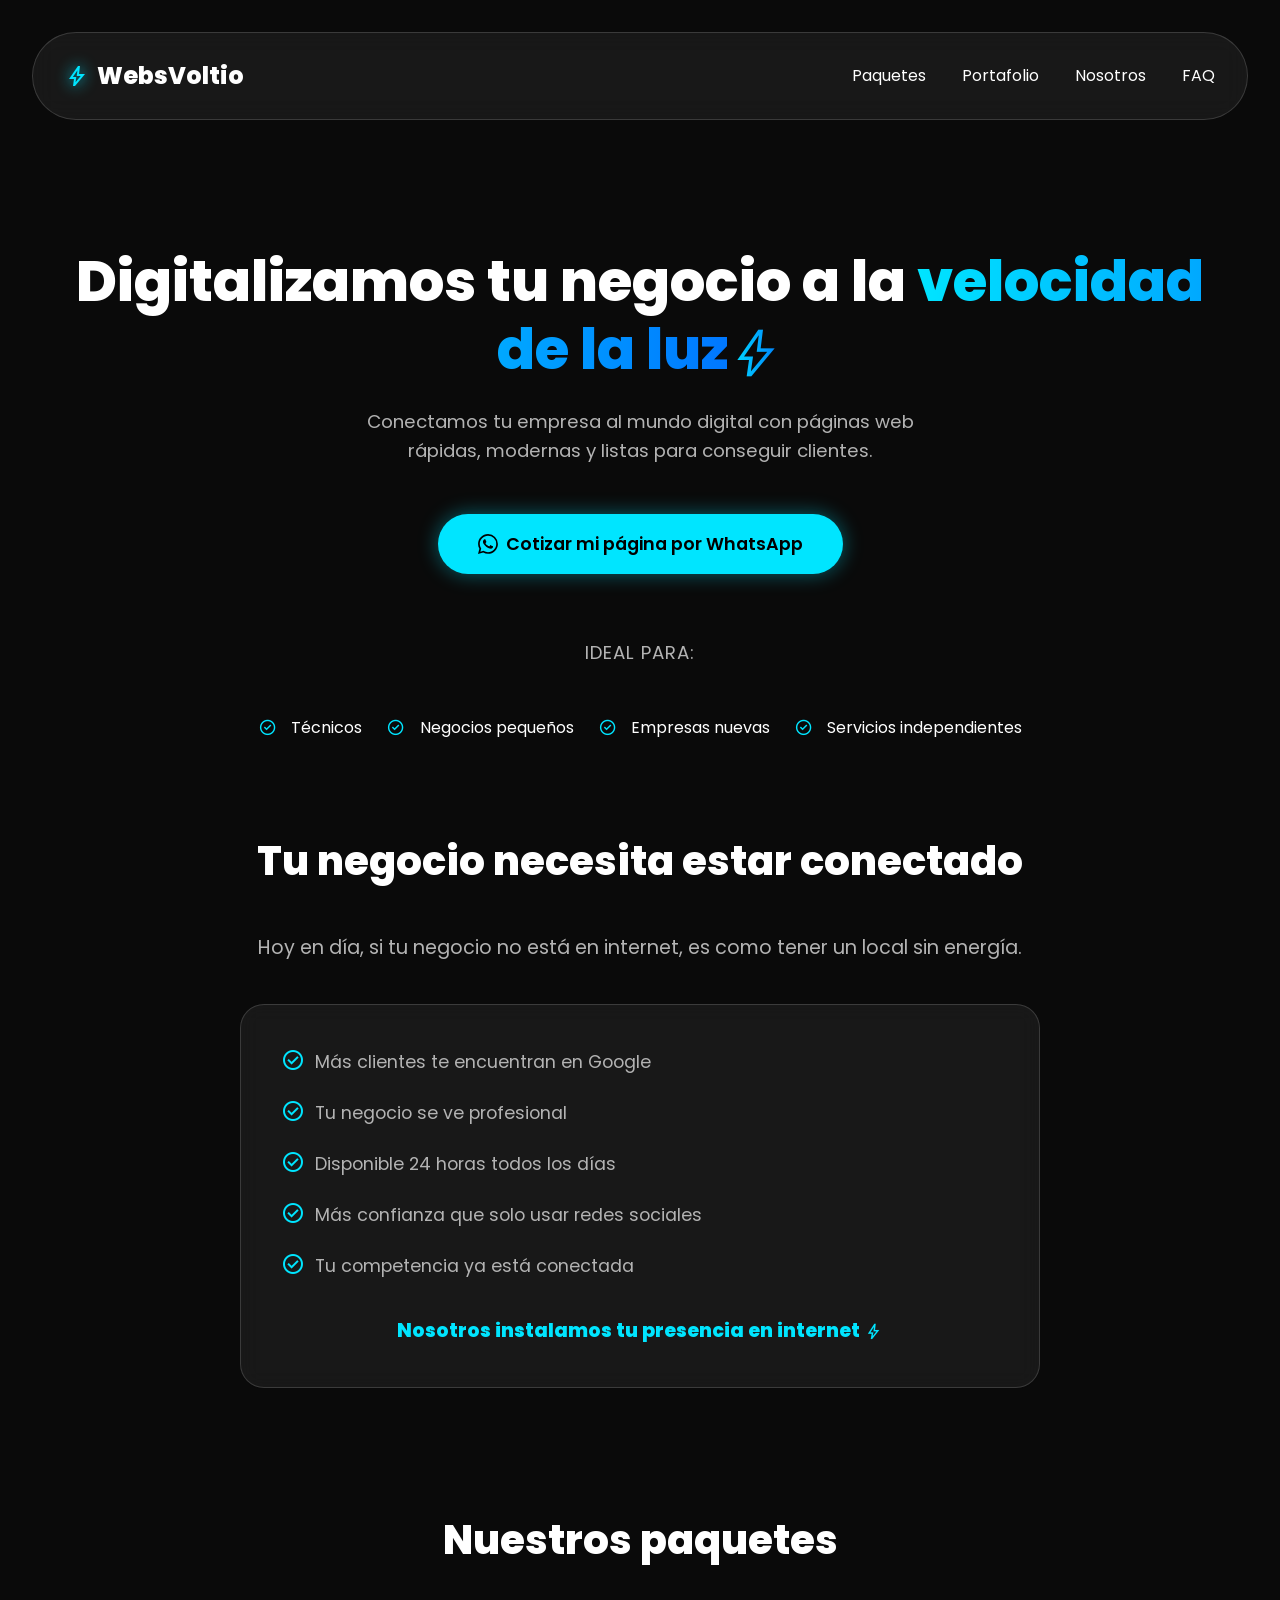
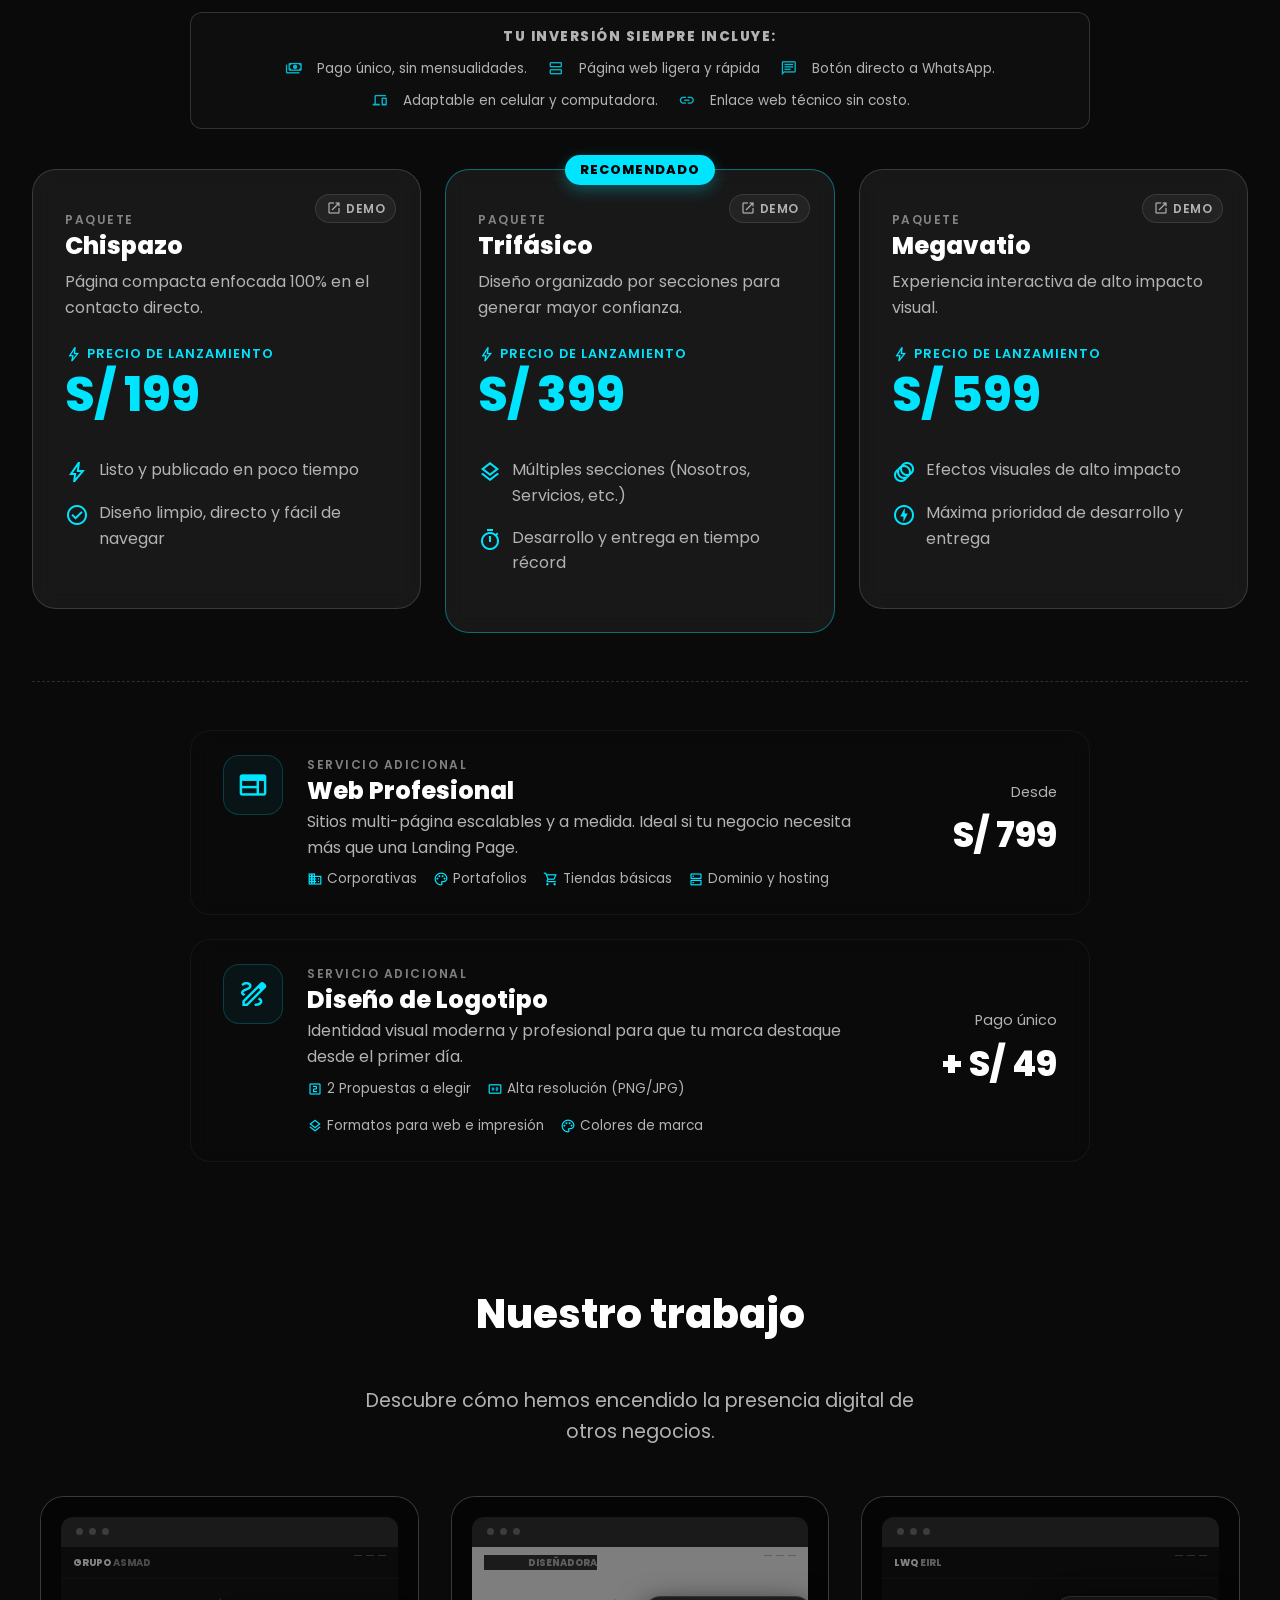
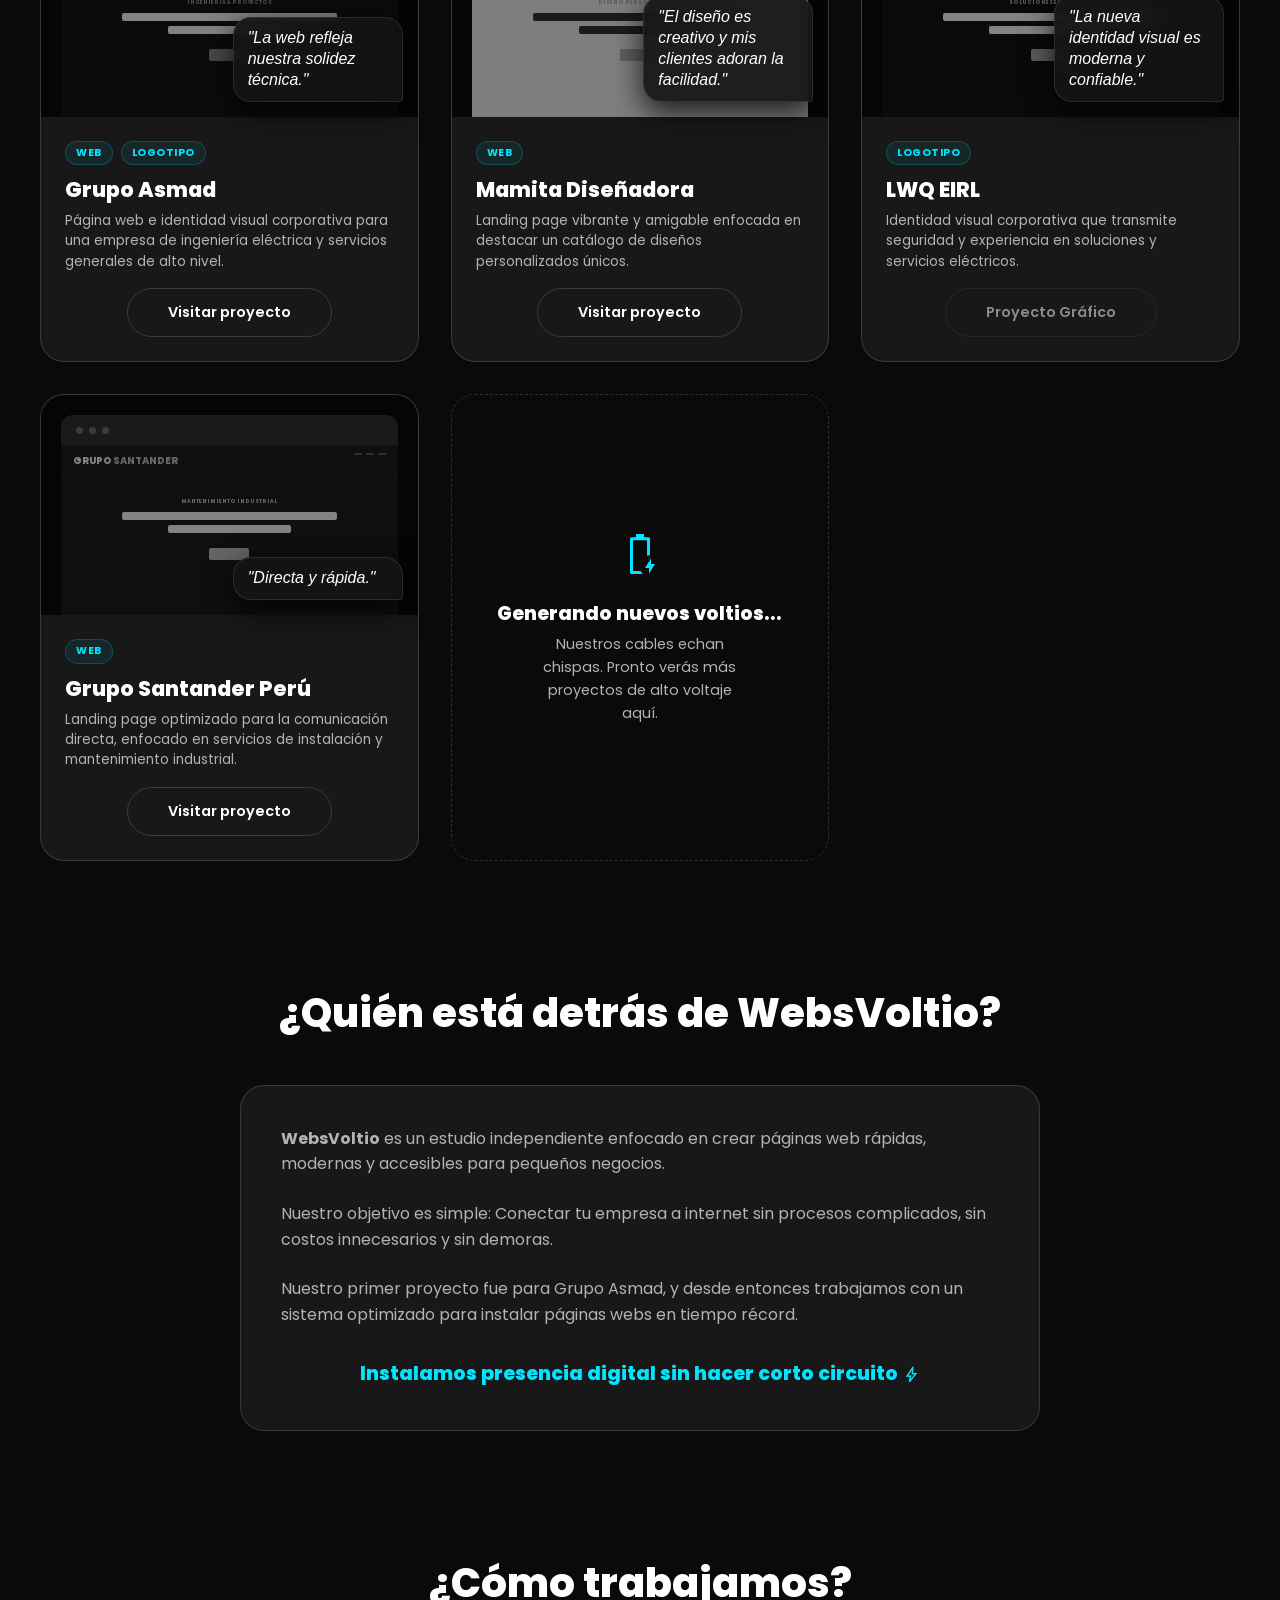
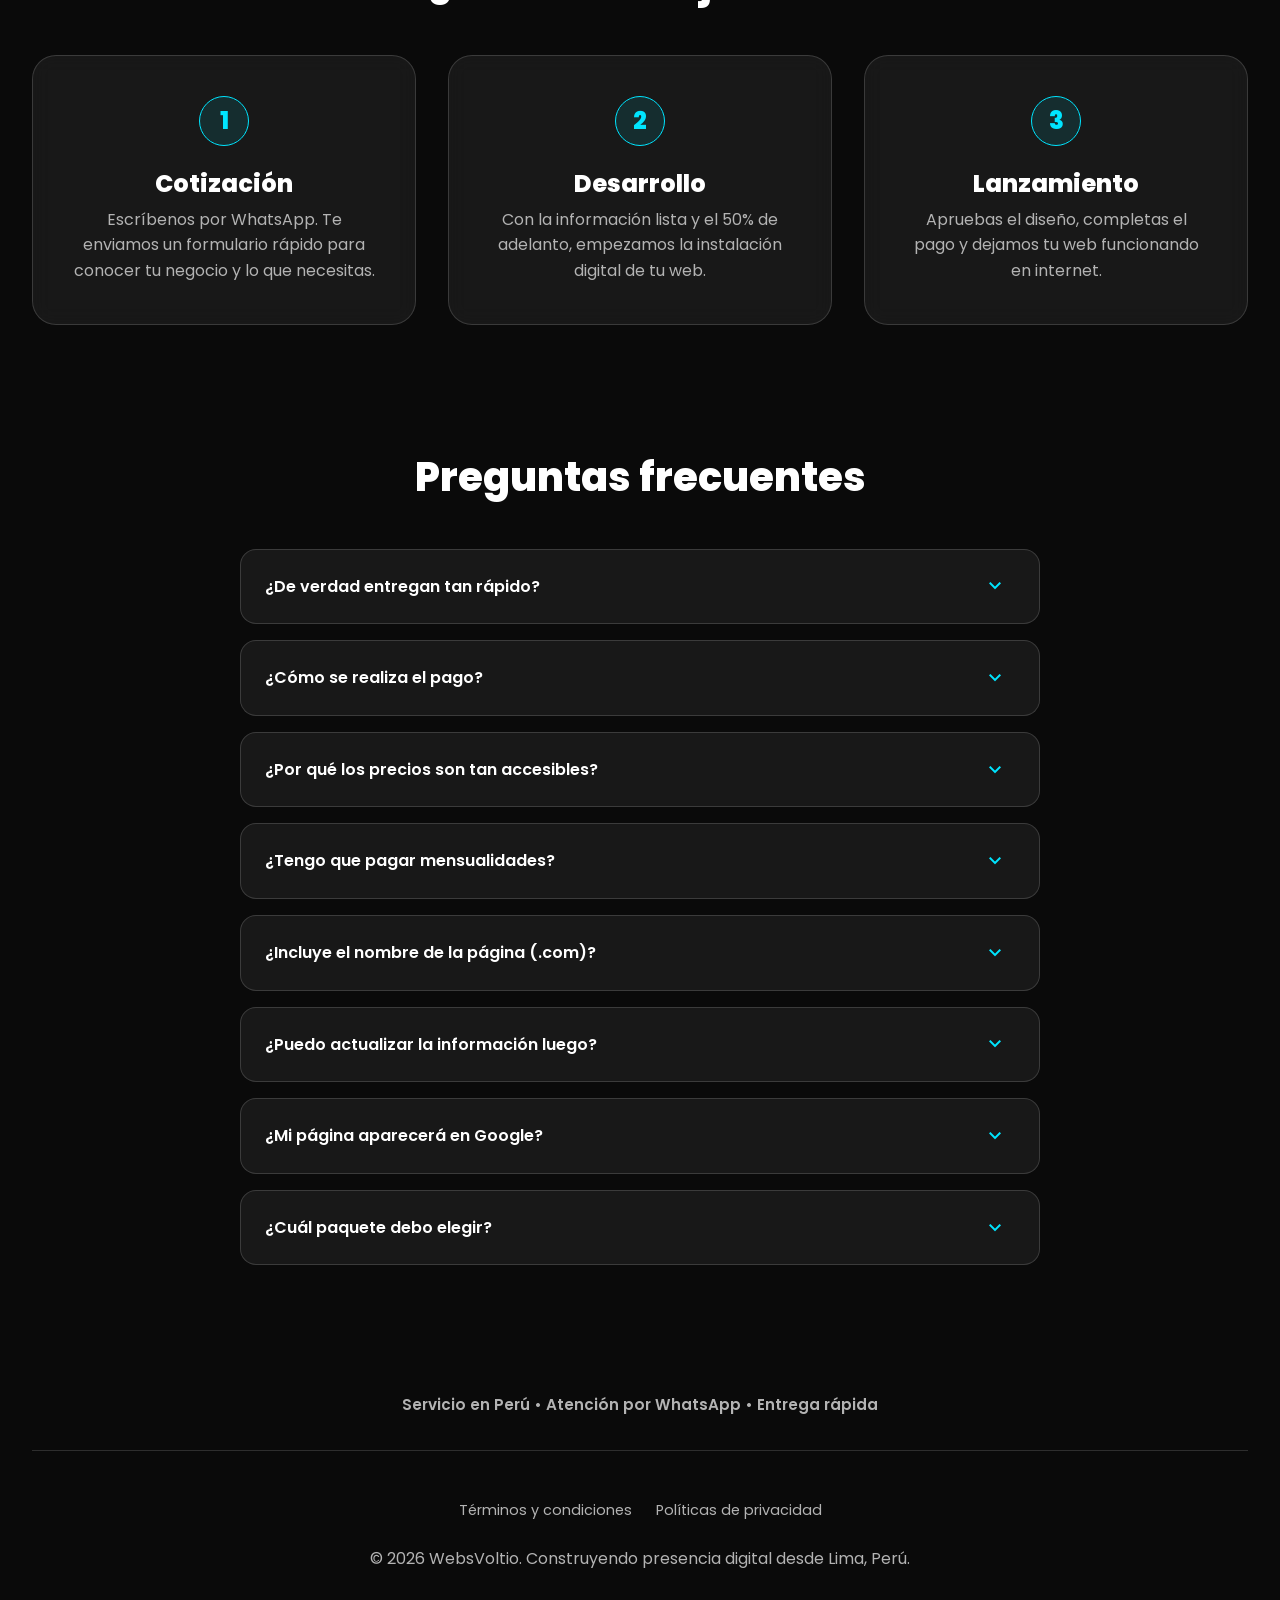
==== commit 02c9e071: "Mejora de textos en Paquetes" ====
--- a/index.html
+++ b/index.html
@@ -86,10 +86,10 @@
         </a>
         <div class="package-pre-title">Paquete</div>
         <h3 class="package-title">Chispazo</h3>
-        <p class="package-desc">Tu negocio online en un parpadeo. Directo, rapidísimo y enfocado 100% en que te escriban al WhatsApp.</p>
+        <p class="package-desc">Página compacta enfocada 100% en el contacto directo.</p>
         
         <div class="hover-message">
-          <p>Como un golpe de estática: despierta la atención y manda al cliente directo a tu chat. Cero relleno, pura conversión.</p>
+          <p>Ideal para captar la atención rápido y dirigir a tus clientes directamente a tu WhatsApp. Lanza tu presencia web sin sobrecargas.</p>
         </div>
         
         <div class="price-container">
@@ -98,8 +98,8 @@
         </div>
         
         <ul class="feature-list base-features">
-          <li><span class="material-symbols-outlined text-accent">bolt</span> Entrega ultra rápida</li>
-          <li><span class="material-symbols-outlined text-accent">check_circle</span> Diseño claro y fácil de entender</li>
+          <li><span class="material-symbols-outlined text-accent">bolt</span> Listo y publicado en poco tiempo</li>
+          <li><span class="material-symbols-outlined text-accent">check_circle</span> Diseño limpio, directo y fácil de navegar</li>
         </ul>
 
         <button class="mobile-toggle-btn">Ver detalles <span class="material-symbols-outlined">expand_more</span></button>
@@ -107,9 +107,9 @@
         <div class="expandable-content">
           <div class="extra-features-title">Características incluidas:</div>
           <ul class="feature-list extra-features-list">
-            <li><span class="material-symbols-outlined text-accent">palette</span> Estilo moderno y minimalista</li>
-            <li><span class="material-symbols-outlined text-accent">dns</span> Alojamiento por 3 años</li>
-            <li><span class="material-symbols-outlined text-accent">upgrade</span> Preparado para migrar a paquetes superiores</li>
+            <li><span class="material-symbols-outlined text-accent">palette</span> Estilo visual atractivo y directo</li>
+            <li><span class="material-symbols-outlined text-accent">dns</span> Alojamiento web garantizado por 3 años</li>
+            <li><span class="material-symbols-outlined text-accent">upgrade</span> Escalable a futuro sin perder tu avance</li>
           </ul>
 
           <button class="btn-pin"><span class="material-symbols-outlined icon-pin">push_pin</span> Mantener expandido</button>
@@ -123,10 +123,10 @@
         <div class="badge-popular">Recomendado</div>
         <div class="package-pre-title">Paquete</div>
         <h3 class="package-title">Trifásico</h3>
-        <p class="package-desc">Más potencia para tu marca. Organiza tus servicios, galería y ubicación en secciones para generar confianza ciega.</p>
+        <p class="package-desc">Diseño organizado por secciones para generar mayor confianza.</p>
         
         <div class="hover-message">
-          <p>Conecta todas las fases de tu negocio. Ideal para mostrar tu trabajo sin que el cliente sufra un cortocircuito mental buscando información.</p>
+          <p>Estructura clara que muestra tus servicios, galería y ubicación. Conecta todas las fases de tu negocio de forma segura y profesional.</p>
         </div>
         
         <div class="price-container">
@@ -135,8 +135,8 @@
         </div>
         
         <ul class="feature-list base-features">
-          <li><span class="material-symbols-outlined text-accent">layers</span> Página seccionada (inicio, nosotros, servicios, etc.)</li>
-          <li><span class="material-symbols-outlined text-accent">timer</span> Entrega en tiempo récord</li>
+          <li><span class="material-symbols-outlined text-accent">layers</span> Múltiples secciones (Nosotros, Servicios, etc.)</li>
+          <li><span class="material-symbols-outlined text-accent">timer</span> Desarrollo y entrega en tiempo récord</li>
         </ul>
 
         <button class="mobile-toggle-btn">Ver detalles <span class="material-symbols-outlined">expand_more</span></button>
@@ -144,11 +144,10 @@
         <div class="expandable-content">
           <div class="extra-features-title">Además incluye:</div>
           <ul class="feature-list extra-features-list">
-            <li><span class="material-symbols-outlined text-accent">add_circle</span> <strong>Todo lo del paquete Chispazo</strong></li>
-            <li><span class="material-symbols-outlined text-accent">gallery_thumbnail</span> Galería de proyectos y servicios</li>
-            <li><span class="material-symbols-outlined text-accent">contact_mail</span> Información de contacto y redes sociales</li>
-            <li><span class="material-symbols-outlined text-accent">map</span> Mapa de ubicación del negocio</li>
-            <li><span class="material-symbols-outlined text-accent">dns</span> Alojamiento por 4 años</li>
+            <li><span class="material-symbols-outlined text-accent">add_circle</span> <strong>Todo el poder de Chispazo</strong></li>
+            <li><span class="material-symbols-outlined text-accent">gallery_thumbnail</span> Galería visual para mostrar tus trabajos</li>
+            <li><span class="material-symbols-outlined text-accent">pin_drop</span> Datos de contacto, redes sociales y mapa</li>
+            <li><span class="material-symbols-outlined text-accent">dns</span> Alojamiento web ampliado a 4 años</li>
           </ul>
 
           <button class="btn-pin"><span class="material-symbols-outlined icon-pin">push_pin</span> Mantener expandido</button>
@@ -161,10 +160,10 @@
         </a>
         <div class="package-pre-title">Paquete</div>
         <h3 class="package-title">Megavatio</h3>
-        <p class="package-desc">La carga máxima de energía. Animaciones fluidas, testimonios y descargas para deslumbrar a tu competencia.</p>
+        <p class="package-desc">Experiencia interactiva de alto impacto visual.</p>
         
         <div class="hover-message">
-          <p>Deja a los demás a oscuras. Una web tan completa y electrizante que tus clientes sentirán el impulso irresistible de contratarte.</p>
+          <p>Animaciones fluidas, testimonios y descargas de documentos. Diseñada para deslumbrar a tu competencia y generar conversiones a máxima potencia.</p>
         </div>
         
         <div class="price-container">
@@ -173,8 +172,8 @@
         </div>
         
         <ul class="feature-list base-features">
-          <li><span class="material-symbols-outlined text-accent">animation</span> Animaciones modernas e interactivas</li>
-          <li><span class="material-symbols-outlined text-accent">bolt</span> Prioridad de entrega rápida</li>
+          <li><span class="material-symbols-outlined text-accent">animation</span> Efectos visuales de alto impacto</li>
+          <li><span class="material-symbols-outlined text-accent">offline_bolt</span> Máxima prioridad de desarrollo y entrega</li>
         </ul>
 
         <button class="mobile-toggle-btn">Ver detalles <span class="material-symbols-outlined">expand_more</span></button>
@@ -182,11 +181,11 @@
         <div class="expandable-content">
           <div class="extra-features-title">Además incluye:</div>
           <ul class="feature-list extra-features-list">
-            <li><span class="material-symbols-outlined text-accent">add_circle</span> <strong>Todo lo de Chispazo y Trifásico</strong></li>
-            <li><span class="material-symbols-outlined text-accent">picture_as_pdf</span> Descarga de documentos (brochure, catálogo, etc)</li>
-            <li><span class="material-symbols-outlined text-accent">reviews</span> Sección de testimonios personalizada</li>
-            <li><span class="material-symbols-outlined text-accent">edit_note</span> Cambios menores post-entrega (1 mes)</li>
-            <li><span class="material-symbols-outlined text-accent">dns</span> Alojamiento por 5 años</li>
+            <li><span class="material-symbols-outlined text-accent">add_circle</span> <strong>Todo el poder de Trifásico</strong></li>
+            <li><span class="material-symbols-outlined text-accent">picture_as_pdf</span> Botones para descargar tu brochure o catálogo</li>
+            <li><span class="material-symbols-outlined text-accent">reviews</span> Reseñas y testimonios que venden por ti</li>
+            <li><span class="material-symbols-outlined text-accent">edit_note</span> 30 días de soporte para ajustes menores</li>
+            <li><span class="material-symbols-outlined text-accent">dns</span> Alojamiento web asegurado por 5 años</li>
           </ul>
 
           <button class="btn-pin"><span class="material-symbols-outlined icon-pin">push_pin</span> Mantener expandido</button>
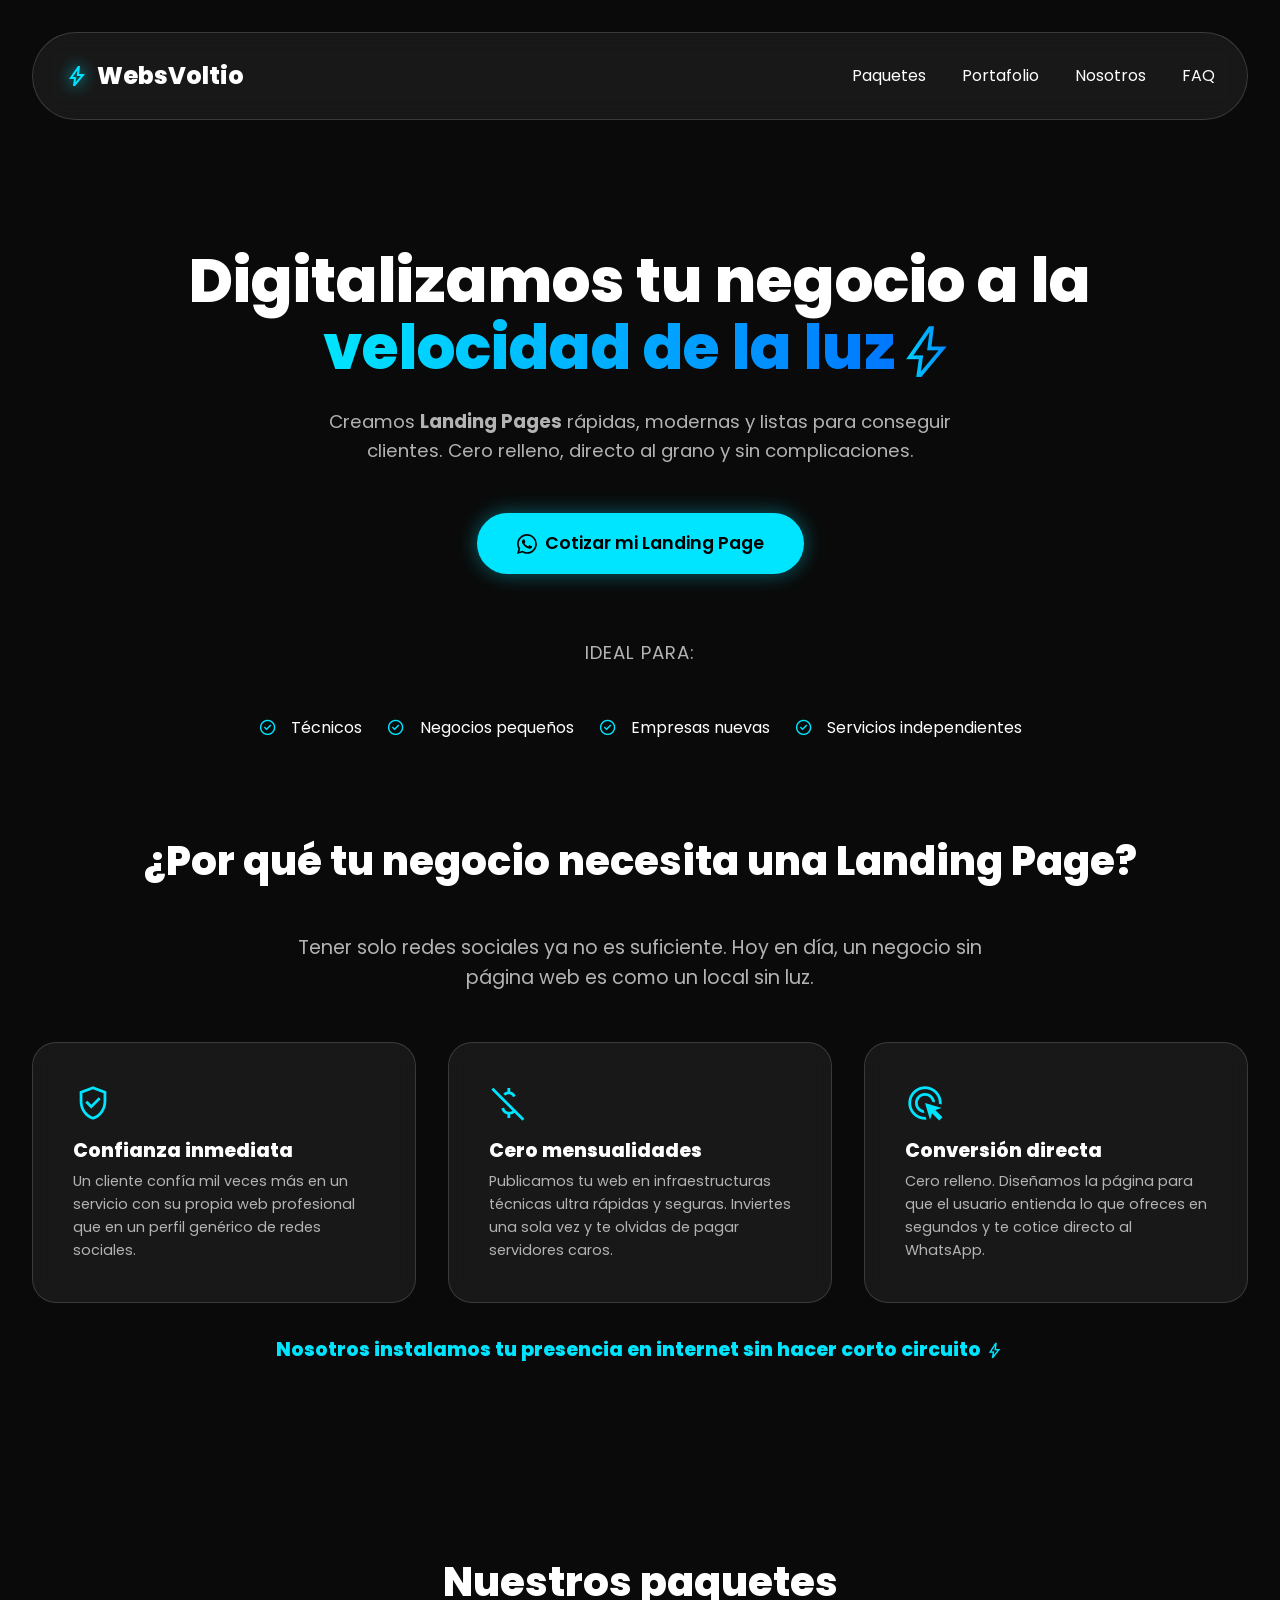
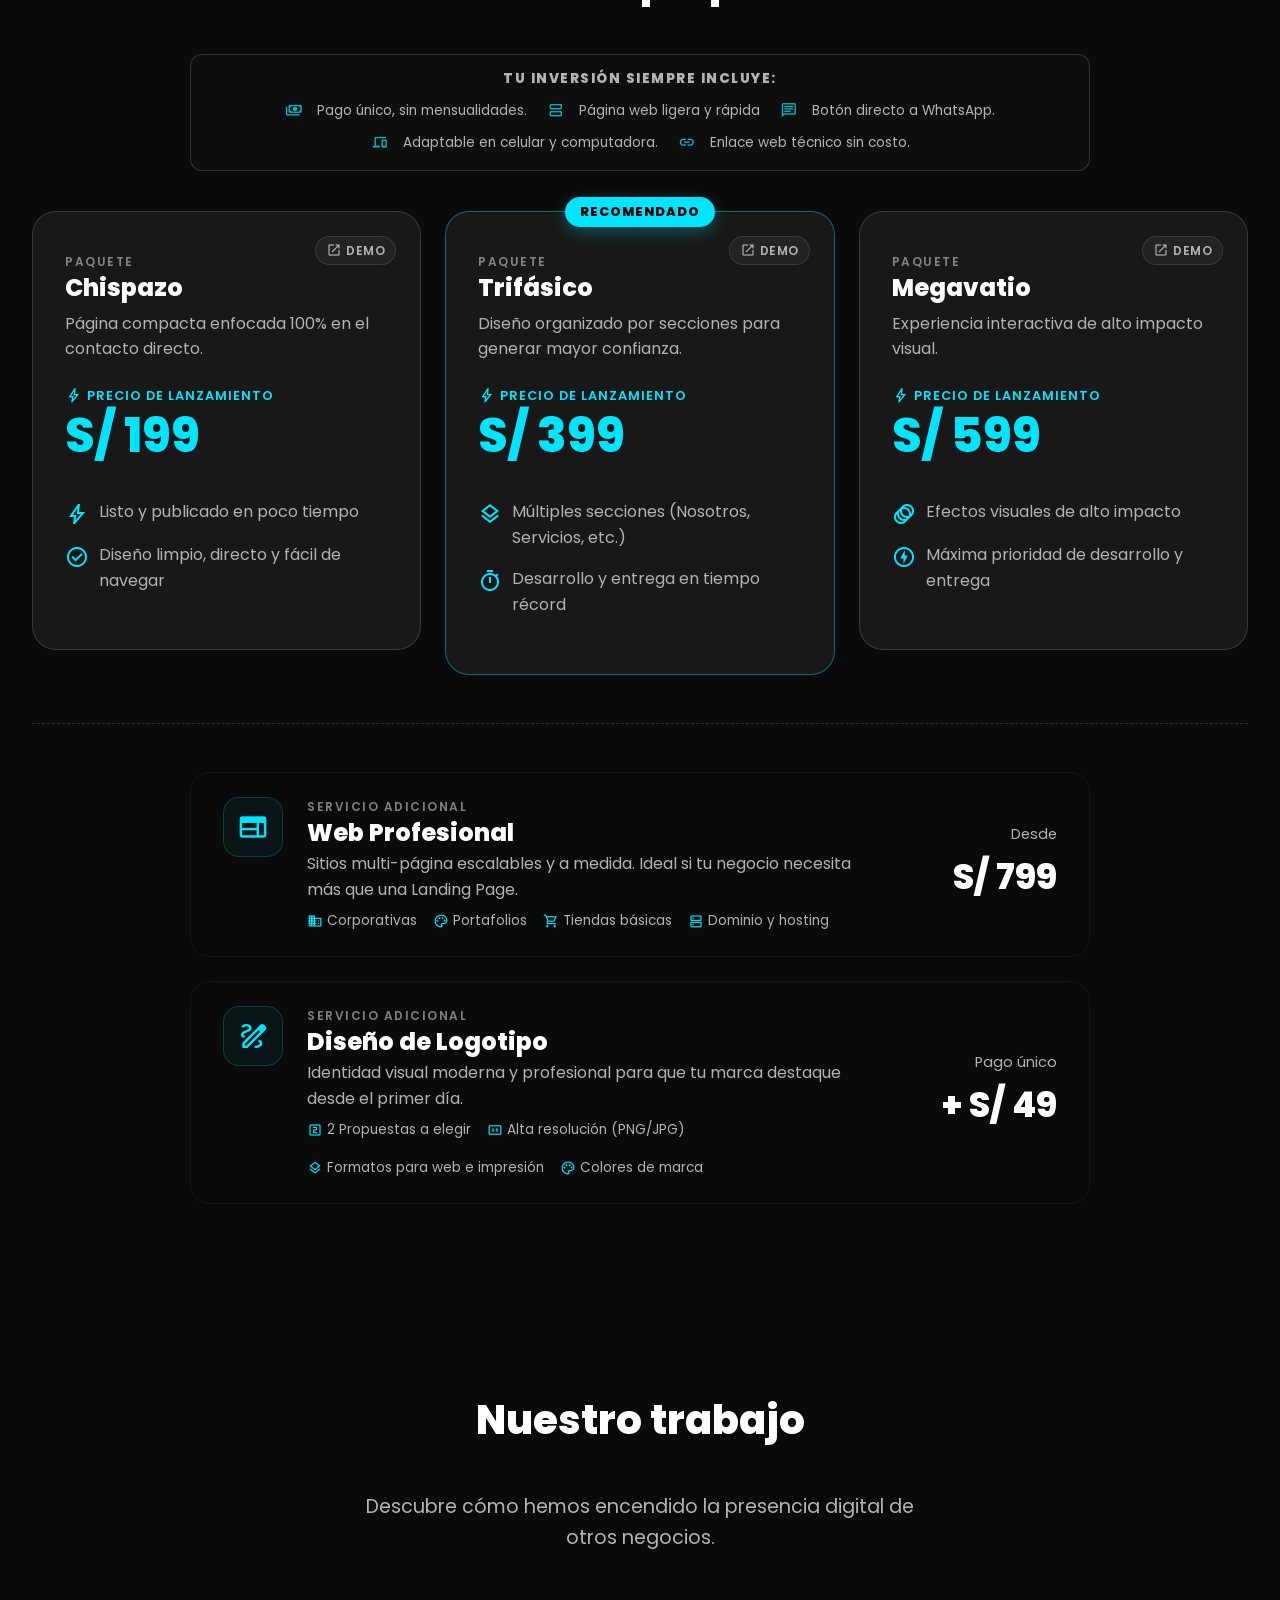
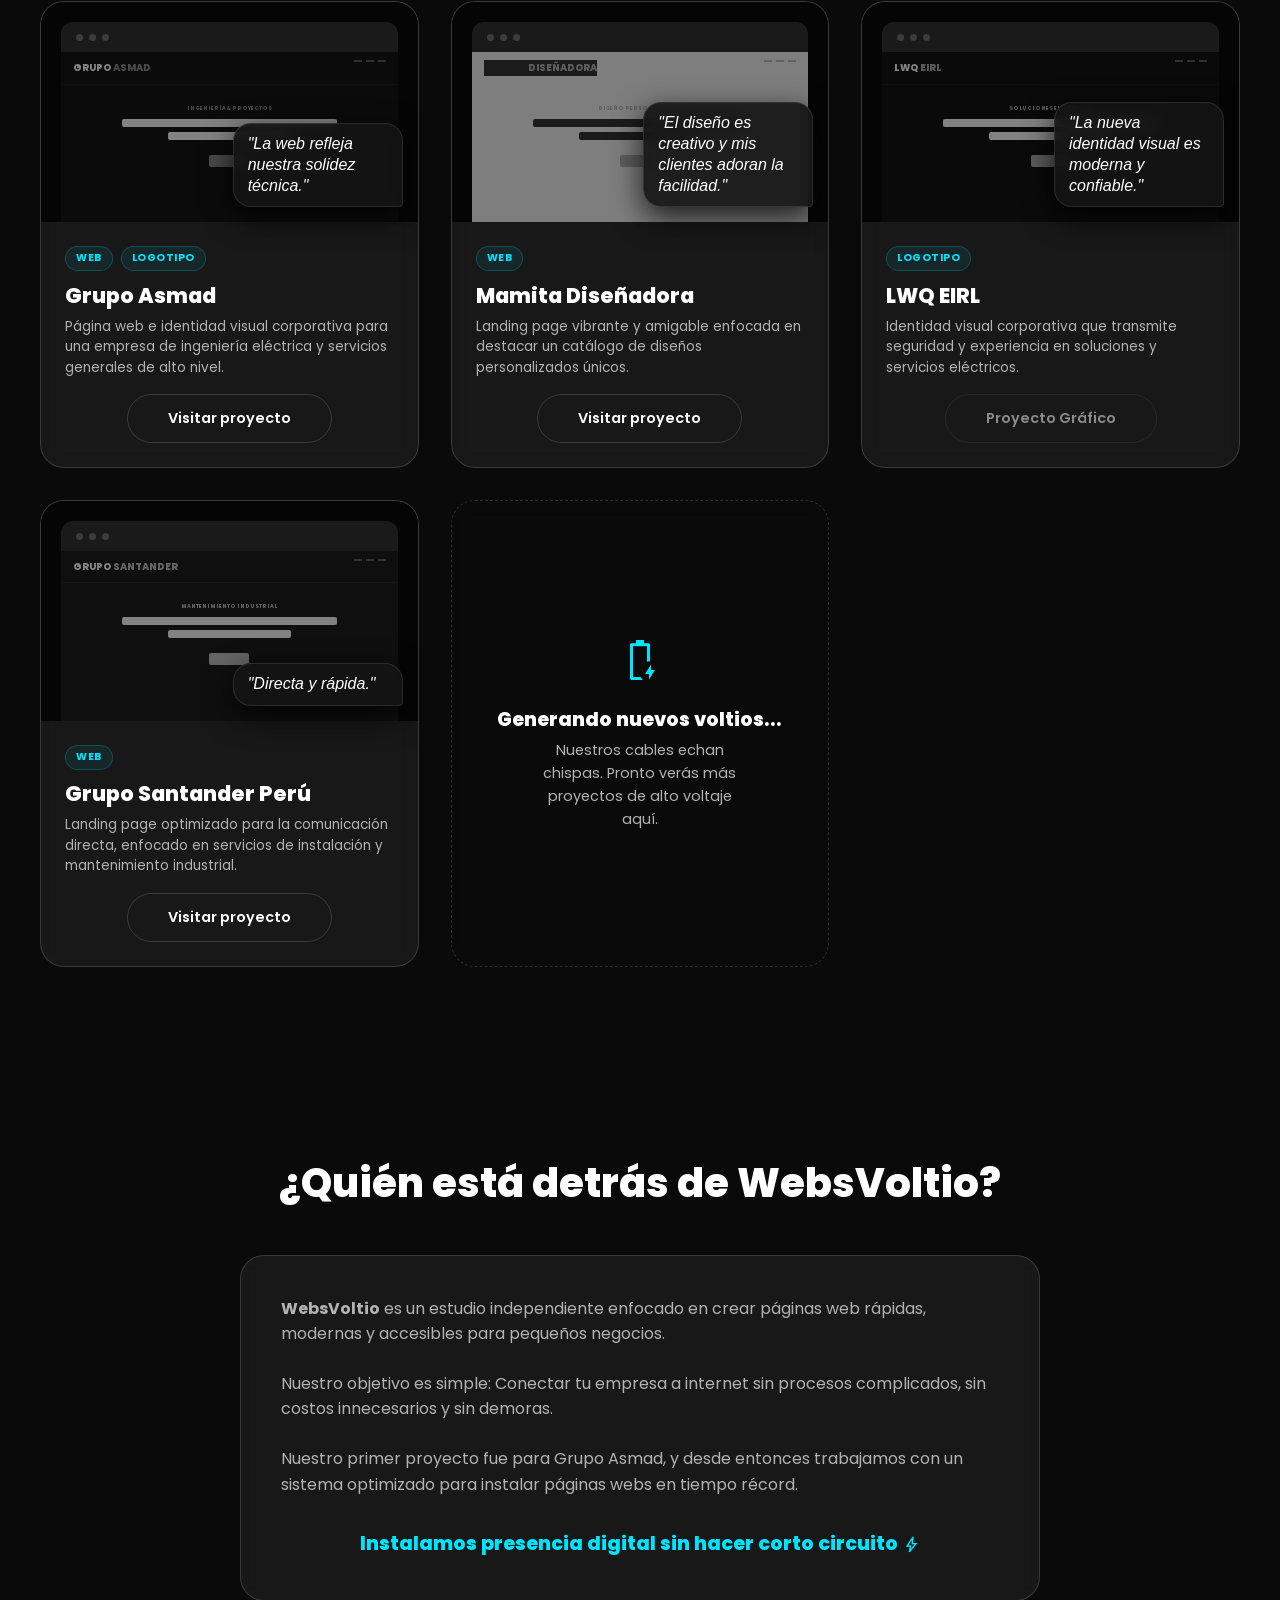
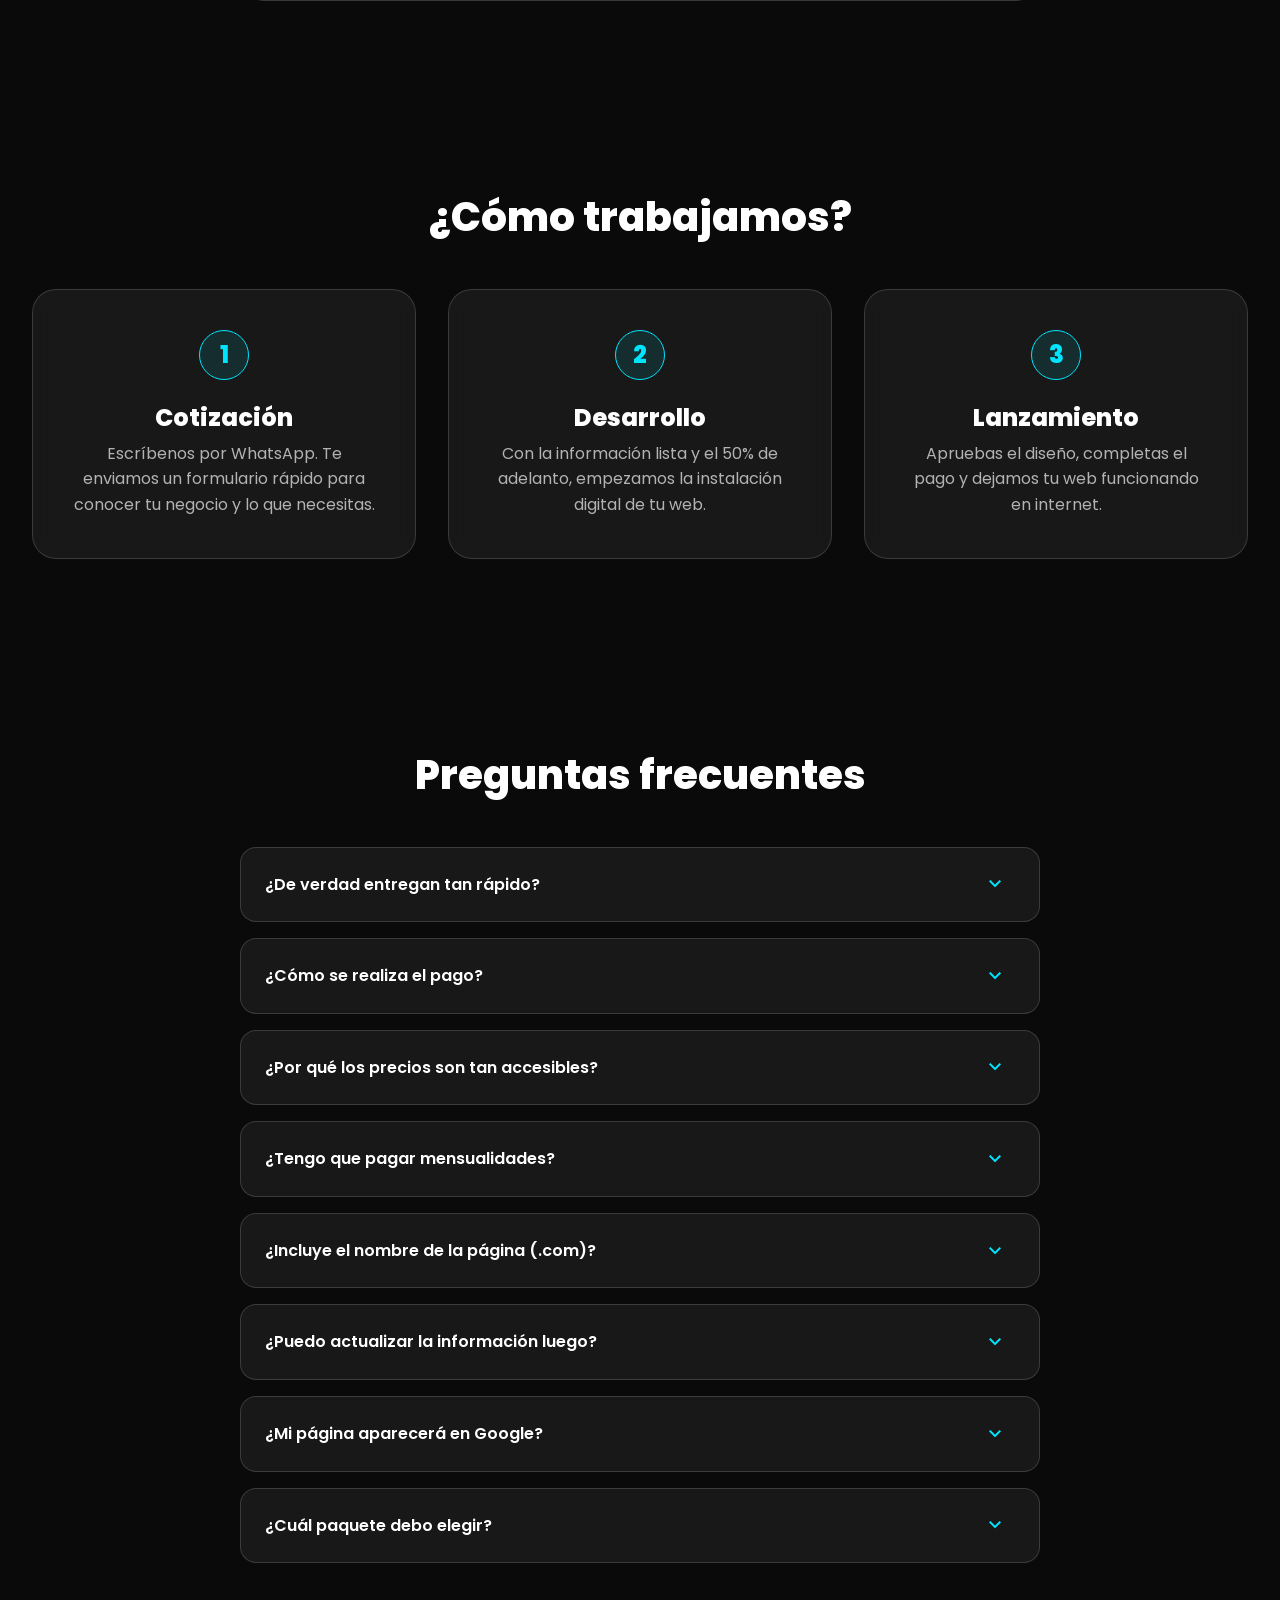
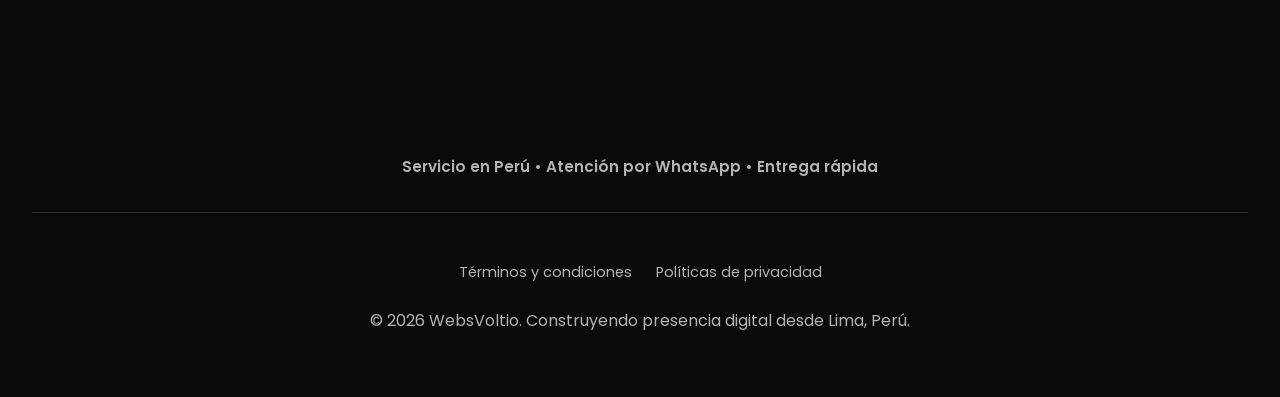
==== commit fa5700dc: "Mejor organización de información debajo del Hero" ====
--- a/index.html
+++ b/index.html
@@ -29,12 +29,12 @@
 
   <header class="hero fade-in-load">    
     <h1>Digitalizamos tu negocio a la <span class="text-gradient">velocidad de la luz</span><span class="material-symbols-outlined text-gradient icon-inline">bolt</span></h1>
-    <p>Conectamos tu empresa al mundo digital con páginas web rápidas, modernas y listas para conseguir clientes.</p>
-    <a href="https://wa.me/51970597061?text=Hola,%20quiero%20una%20página%20web" target="_blank" class="btn-primary">
+    <p>Creamos <strong>Landing Pages</strong> rápidas, modernas y listas para conseguir clientes. Cero relleno, directo al grano y sin complicaciones.</p>
+    <a href="https://wa.me/51969388443?text=Hola,%20quiero%20una%20landing%20page..." target="_blank" class="btn-primary">
       <svg xmlns="http://www.w3.org/2000/svg" width="20" height="20" fill="currentColor" viewBox="0 0 16 16">
         <path d="M13.601 2.326A7.85 7.85 0 0 0 7.994 0C3.627 0 .068 3.558.064 7.926c0 1.399.366 2.76 1.057 3.965L0 16l4.204-1.102a7.9 7.9 0 0 0 3.79.965h.004c4.368 0 7.926-3.558 7.93-7.93A7.9 7.9 0 0 0 13.6 2.326zM7.994 14.521a6.6 6.6 0 0 1-3.356-.92l-.24-.144-2.494.654.666-2.433-.156-.251a6.56 6.56 0 0 1-1.007-3.505c0-3.626 2.957-6.584 6.591-6.584a6.56 6.56 0 0 1 4.66 1.931 6.56 6.56 0 0 1 1.928 4.66c-.004 3.639-2.961 6.592-6.592 6.592m3.615-4.934c-.197-.099-1.17-.578-1.353-.646-.182-.065-.315-.099-.445.099-.133.197-.513.646-.627.775-.114.133-.232.148-.43.05-.197-.1-.836-.308-1.592-.985-.59-.525-.985-1.175-1.103-1.372-.114-.198-.011-.304.088-.403.087-.088.197-.232.296-.346.1-.114.133-.198.198-.33.065-.134.034-.248-.015-.347-.05-.099-.445-1.076-.612-1.47-.16-.389-.323-.335-.445-.34-.114-.007-.247-.007-.38-.007a.73.73 0 0 0-.529.247c-.182.198-.691.677-.691 1.654s.71 1.916.81 2.049c.098.133 1.394 2.132 3.383 2.992.47.205.84.326 1.129.418.475.152.904.129 1.246.08.38-.058 1.171-.48 1.338-.943.164-.464.164-.86.114-.943-.049-.084-.182-.133-.38-.232"/>
       </svg>
-      Cotizar mi página por WhatsApp
+      Cotizar mi Landing Page
     </a>
 
     <div class="ideal-container">
@@ -48,20 +48,33 @@
     </div>
   </header>
 
-  <section class="section fade-in section-centered">
-    <h2 class="section-title title-mb-1">Tu negocio necesita estar conectado</h2>
-    <p class="subtitle-text">Hoy en día, si tu negocio no está en internet, es como tener un local sin energía.</p>
+  <section class="section fade-in">
+    <h2 class="section-title title-mb-1">¿Por qué tu negocio necesita una Landing Page?</h2>
+    <p class="subtitle-text text-center" style="max-width: 750px; margin: 0 auto 3rem auto;">Tener solo redes sociales ya no es suficiente. Hoy en día, un negocio sin página web es como un local sin luz.</p>
     
-    <div class="glass-card text-left">
-      <ul class="features features-large">
-        <li><span class="material-symbols-outlined text-accent">check_circle</span> Más clientes te encuentran en Google</li>
-        <li><span class="material-symbols-outlined text-accent">check_circle</span> Tu negocio se ve profesional</li>
-        <li><span class="material-symbols-outlined text-accent">check_circle</span> Disponible 24 horas todos los días</li>
-        <li><span class="material-symbols-outlined text-accent">check_circle</span> Más confianza que solo usar redes sociales</li>
-        <li><span class="material-symbols-outlined text-accent">check_circle</span> Tu competencia ya está conectada</li>
-      </ul>
-      <p class="highlight-text">Nosotros instalamos tu presencia en internet <span class="material-symbols-outlined icon-inline">bolt</span></p>
-    </div>
+    <div class="grid-3">
+      
+      <div class="glass-card text-left hover-up">
+        <span class="material-symbols-outlined text-accent" style="font-size: 2.5rem; margin-bottom: 1rem;">verified_user</span>
+        <h3 style="font-size: 1.2rem; margin-bottom: 0.5rem;">Confianza inmediata</h3>
+        <p style="font-size: 0.9rem; color: var(--text-muted);">Un cliente confía mil veces más en un servicio con su propia web profesional que en un perfil genérico de redes sociales.</p>
+      </div>
+
+      <div class="glass-card text-left hover-up">
+        <span class="material-symbols-outlined text-accent" style="font-size: 2.5rem; margin-bottom: 1rem;">money_off</span>
+        <h3 style="font-size: 1.2rem; margin-bottom: 0.5rem;">Cero mensualidades</h3>
+        <p style="font-size: 0.9rem; color: var(--text-muted);">Publicamos tu web en infraestructuras técnicas ultra rápidas y seguras. Inviertes una sola vez y te olvidas de pagar servidores caros.</p>
+      </div>
+
+      <div class="glass-card text-left hover-up">
+        <span class="material-symbols-outlined text-accent" style="font-size: 2.5rem; margin-bottom: 1rem;">ads_click</span>
+        <h3 style="font-size: 1.2rem; margin-bottom: 0.5rem;">Conversión directa</h3>
+        <p style="font-size: 0.9rem; color: var(--text-muted);">Cero relleno. Diseñamos la página para que el usuario entienda lo que ofreces en segundos y te cotice directo al WhatsApp.</p>
+      </div>
+
+    </div>
+
+    <p class="highlight-text fade-in">Nosotros instalamos tu presencia en internet sin hacer corto circuito <span class="material-symbols-outlined icon-inline">bolt</span></p>
   </section>
 
   <section id="packages" class="section fade-in">
--- a/css/style.css
+++ b/css/style.css
@@ -15,6 +15,7 @@
    ========================================================================== */
 html { 
   scroll-behavior: smooth; 
+  scroll-padding-top: 100px;
 }
 
 * { 
@@ -43,7 +44,14 @@
   font-size: 1rem; color: var(--text-muted); 
 }
 
-.text-gradient { background: linear-gradient(90deg, #00E5FF, #0077FF); -webkit-background-clip: text; background-clip: text; -webkit-text-fill-color: transparent; }
+.text-gradient { 
+  background: linear-gradient(90deg, #00E5FF, #0077FF, #00E5FF);
+  background-size: 200% auto;
+  -webkit-background-clip: text; 
+  background-clip: text; 
+  -webkit-text-fill-color: transparent; 
+  animation: electricFlow 3s linear infinite;
+}
 .text-accent { color: var(--accent-color); vertical-align: middle; margin-right: 8px;}
 .text-accent-bold { color: var(--accent-color); font-weight: bold;}
 .text-muted { color: var(--text-muted); }
@@ -118,9 +126,9 @@
 /* ==========================================================================
    5. DISEÑO DE SECCIONES GENERALES
    ========================================================================== */
-.section { margin-bottom: 8rem; }
+.section { margin-bottom: 12rem; }
 .section-title { font-size: 2.5rem; text-align: center; margin-bottom: 3rem; }
-.section-centered { max-width: 800px; margin: 0 auto 8rem auto; text-align: center; }
+.section-centered { max-width: 800px; margin: 0 auto 12rem auto; text-align: center; }
 
 /* Grid Genérico */
 .grid-3 { display: grid; grid-template-columns: repeat(auto-fit, minmax(250px, 1fr)); gap: 2rem; }
@@ -137,8 +145,8 @@
 
 /* Hero y Features (Conexión) */
 .hero { text-align: center; padding: 4rem 1rem 6rem 1rem; }
-.hero h1 { font-size: 3.5rem; margin-bottom: 1.5rem; }
-.hero p { font-size: 1.15rem; max-width: 600px; margin: 0 auto 3rem auto; }
+.hero h1 { font-size: 3.8rem; max-width: 950px; margin: 0 auto 1.5rem auto; line-height: 1.1; }
+.hero p { font-size: 1.15rem; max-width: 650px; margin: 0 auto 3rem auto; }
 
 .ideal-container { text-align: center; margin-top: 4rem; }
 .ideal-title { color: var(--text-muted); font-size: 0.9rem; letter-spacing: 1px; margin-bottom: 1rem; text-transform: uppercase; }
@@ -480,6 +488,11 @@
 .fade-in { opacity: 0; transform: translateY(40px); transition: opacity 0.8s ease-out, transform 0.8s ease-out; }
 .fade-in.visible { opacity: 1; transform: translateY(0); }
 .fade-in-load { opacity: 0; animation: appearOnLoad 0.8s ease-out forwards; }
+
+/* Animación de flujo eléctrico en el Hero */
+@keyframes electricFlow {
+  to { background-position: 200% center; }
+}
 
 /* ==========================================================================
    11. DISEÑO RESPONSIVO Y MÓVILES
@@ -526,4 +539,13 @@
   .mini-web { filter: grayscale(0%) !important; opacity: 1 !important; }
   .author-reveal { max-height: 80px !important; opacity: 1 !important; margin-top: 8px !important; padding-top: 6px !important; border-top: 1px solid rgba(0,0,0,0.1) !important; }
   .portfolio-card-compact .card-info { padding: 1rem 0.8rem; }
+}
+
+/* Ajuste extremo para móviles muy pequeños (ej. iPhone SE) */
+@media (max-width: 400px) {
+  .hero h1 { font-size: 1.8rem; }
+  .hero p { font-size: 0.9rem; }
+  .btn-primary { padding: 0.7rem 1.2rem; font-size: 0.9rem; }
+  .btn-primary svg { width: 16px; height: 16px; }
+  .ideal-item { font-size: 0.85rem; }
 }
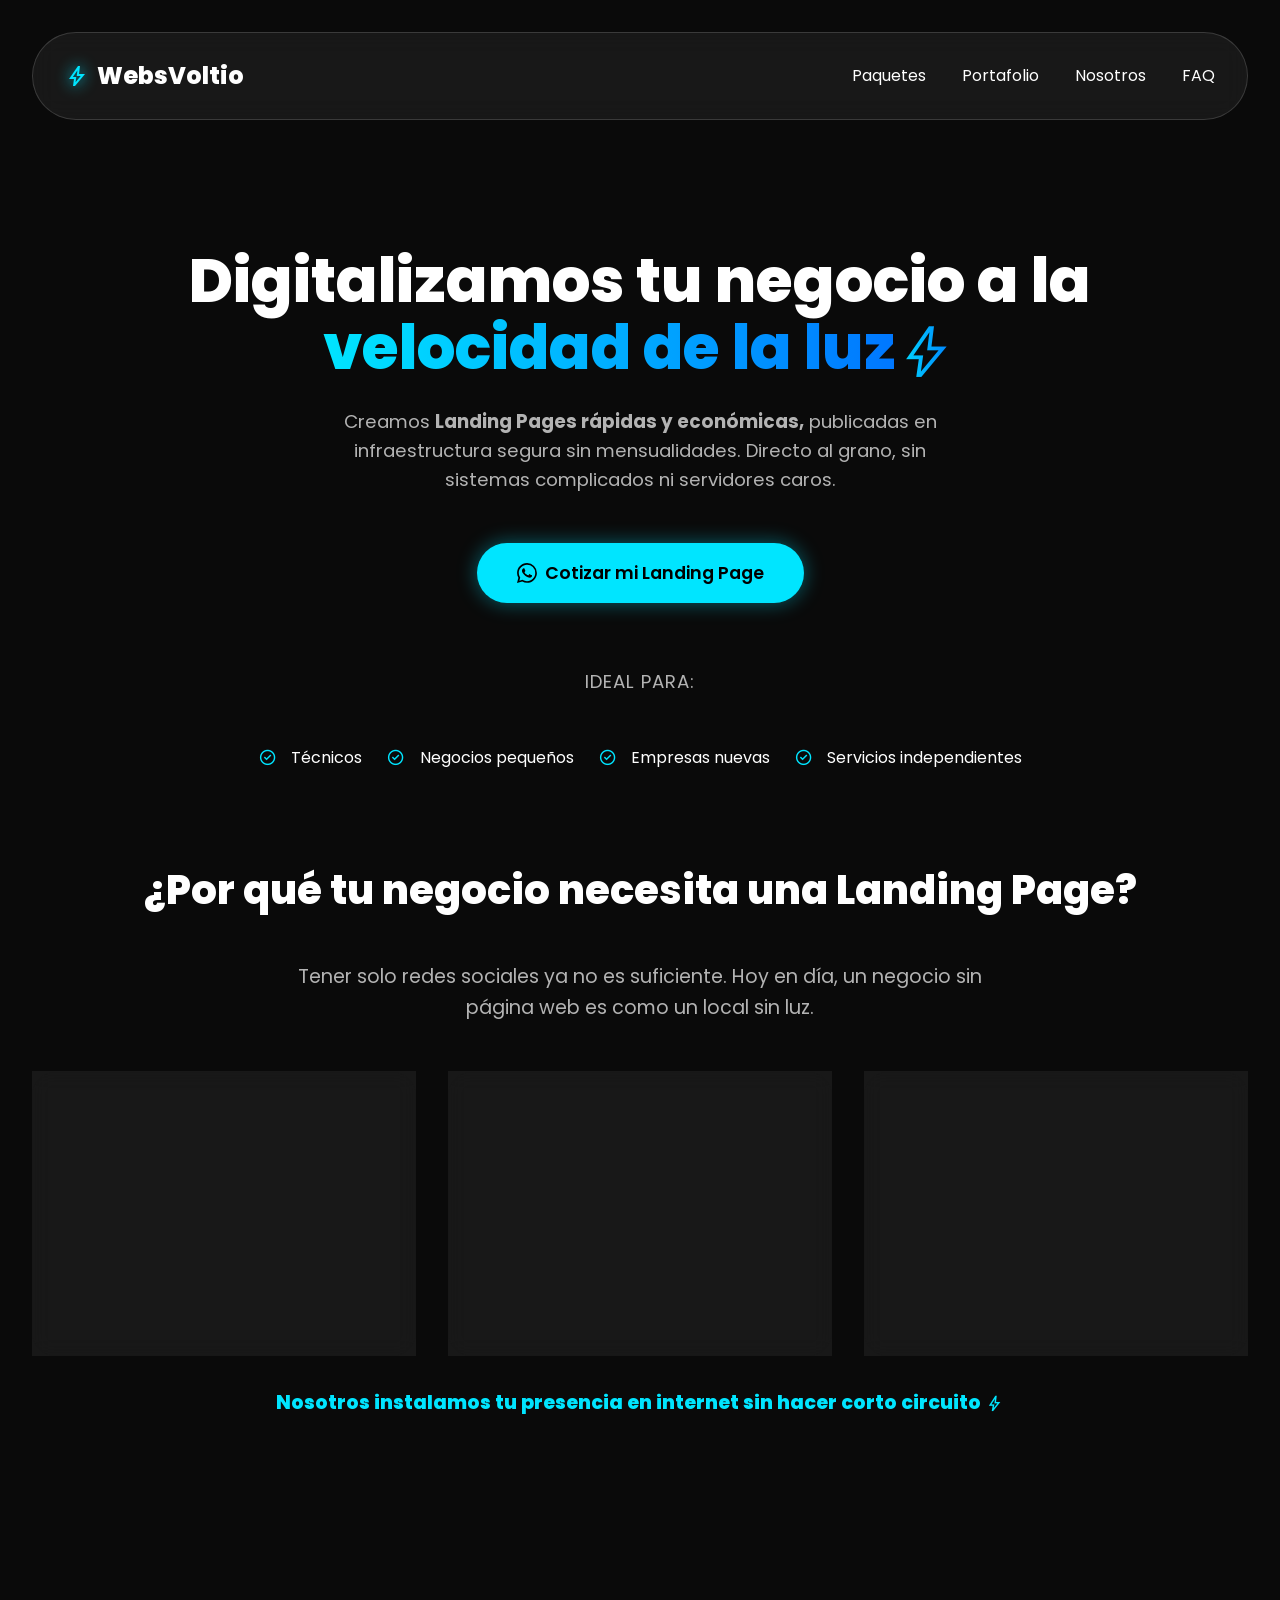
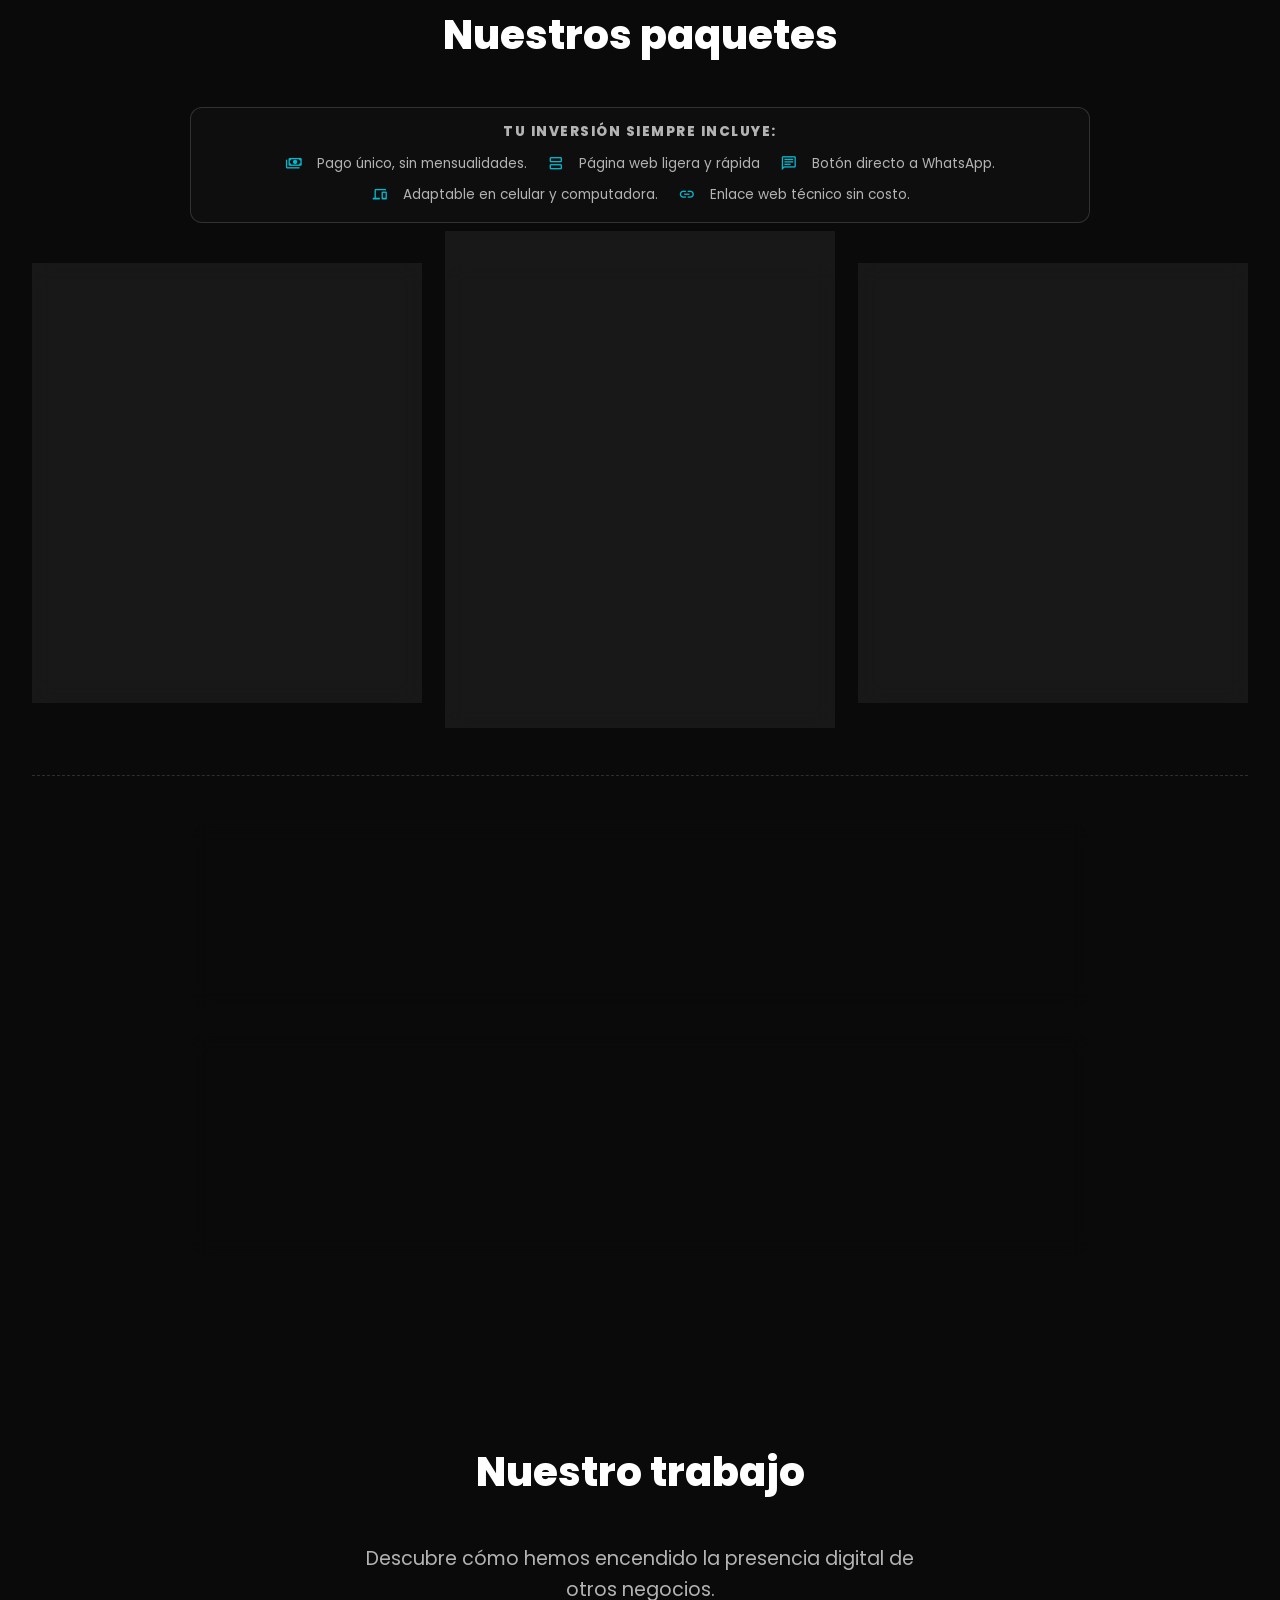
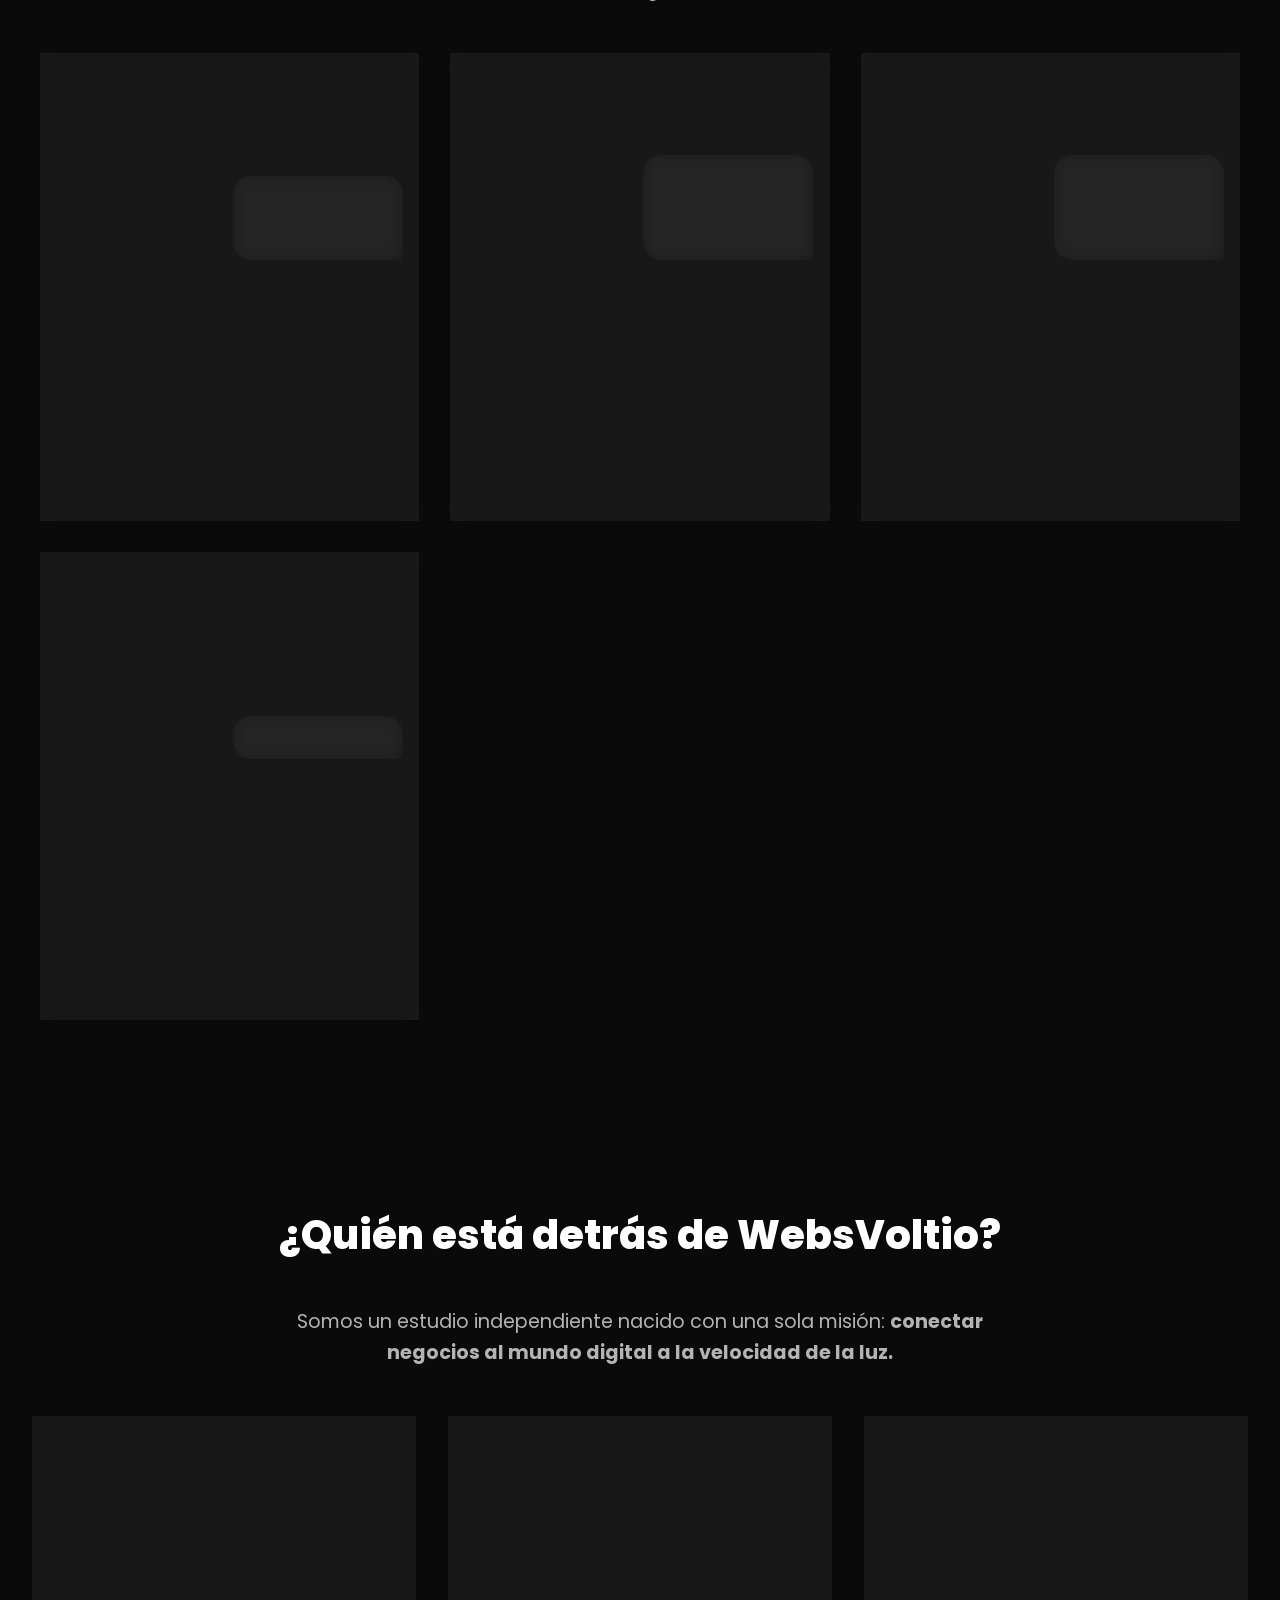
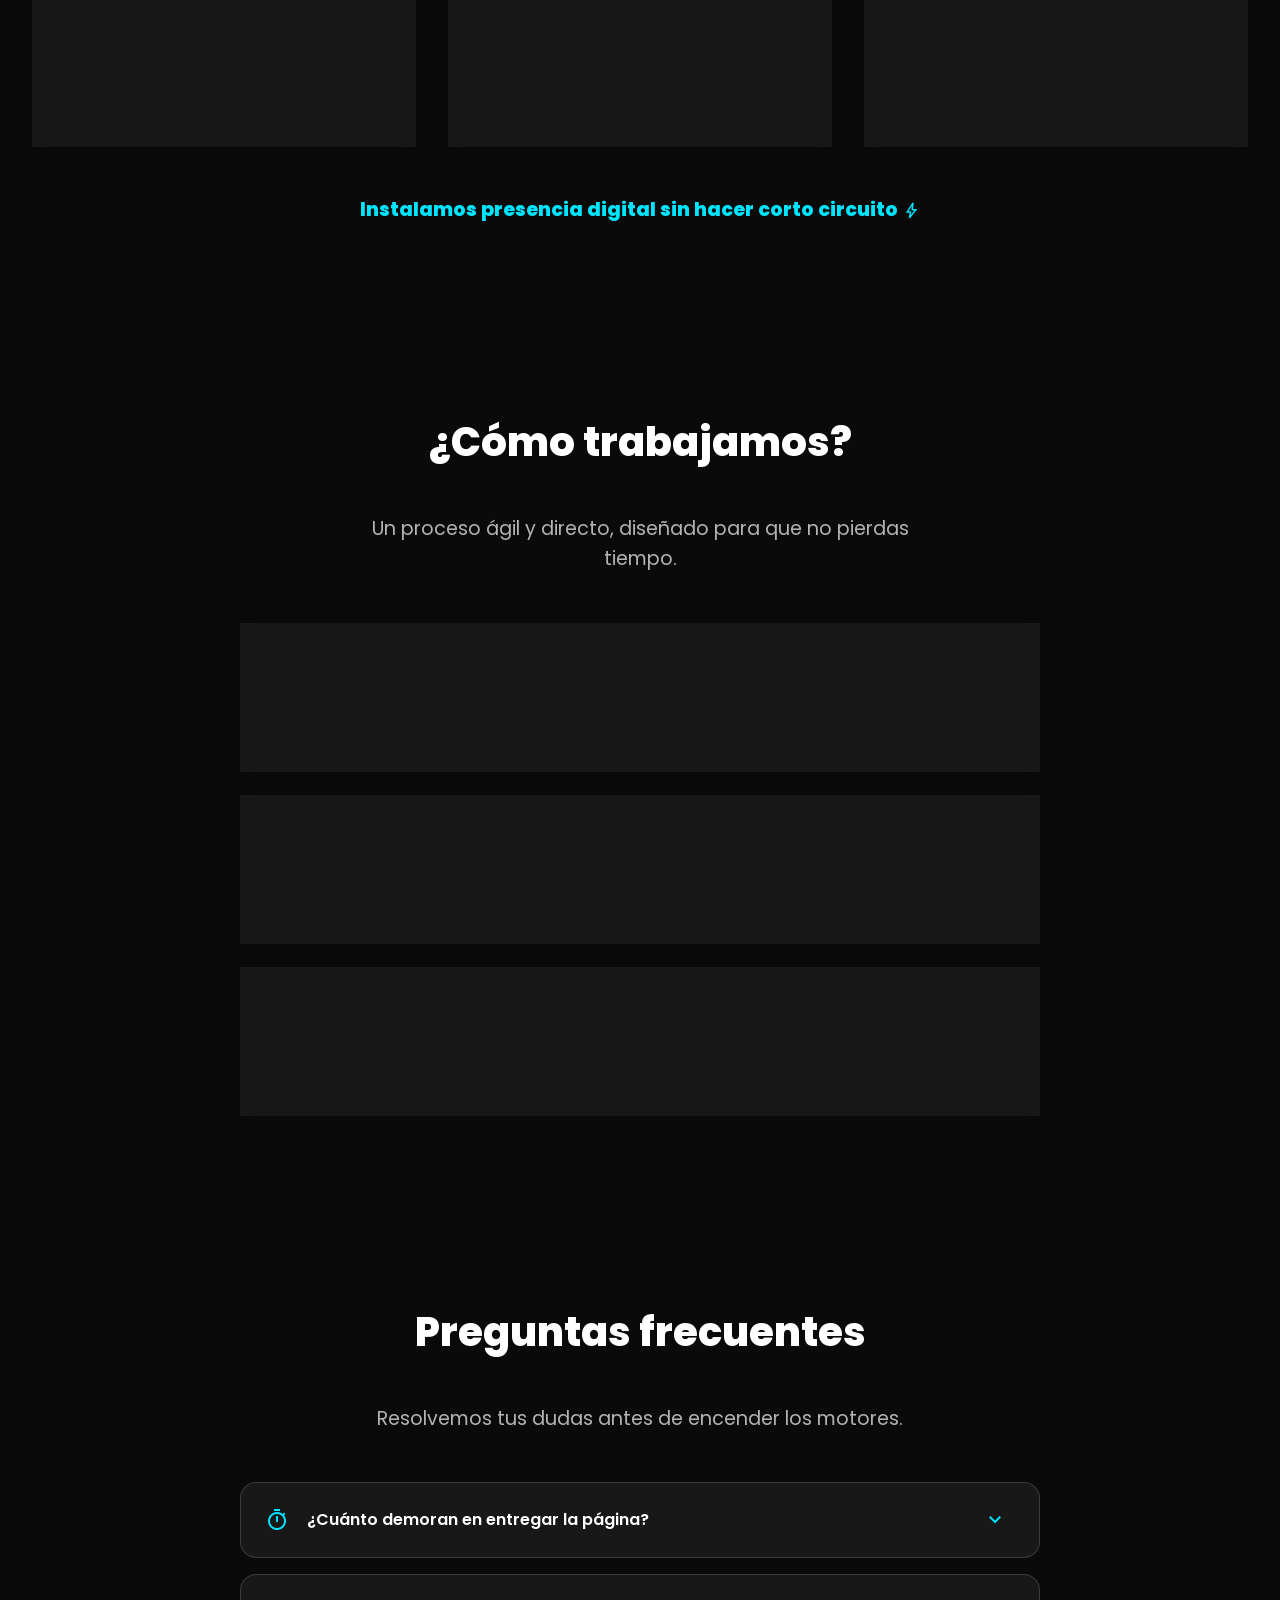
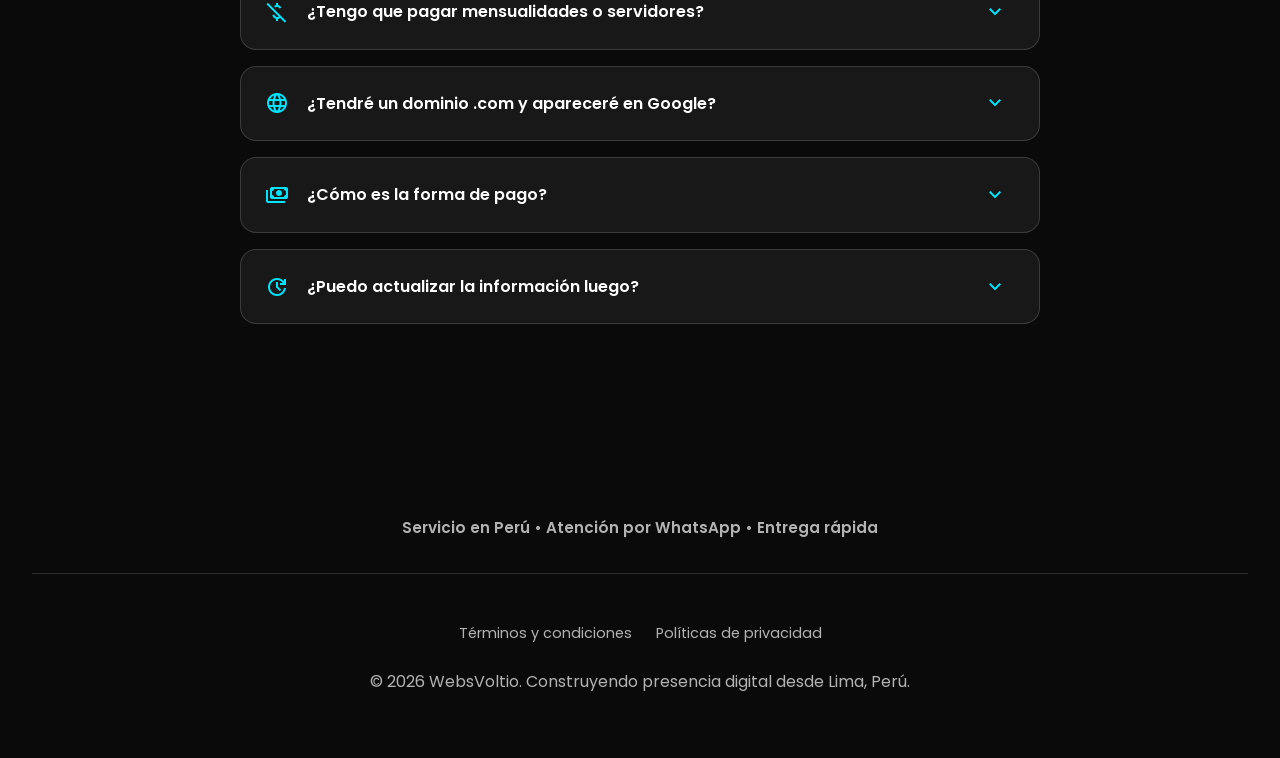
==== commit 370c7fe8: "Mejoras de diseño y textos en secciones faltantes" ====
--- a/index.html
+++ b/index.html
@@ -29,7 +29,7 @@
 
   <header class="hero fade-in-load">    
     <h1>Digitalizamos tu negocio a la <span class="text-gradient">velocidad de la luz</span><span class="material-symbols-outlined text-gradient icon-inline">bolt</span></h1>
-    <p>Creamos <strong>Landing Pages</strong> rápidas, modernas y listas para conseguir clientes. Cero relleno, directo al grano y sin complicaciones.</p>
+    <p>Creamos <strong>Landing Pages rápidas y económicas,</strong> publicadas en infraestructura segura sin mensualidades. Directo al grano, sin sistemas complicados ni servidores caros.</p>
     <a href="https://wa.me/51969388443?text=Hola,%20quiero%20una%20landing%20page..." target="_blank" class="btn-primary">
       <svg xmlns="http://www.w3.org/2000/svg" width="20" height="20" fill="currentColor" viewBox="0 0 16 16">
         <path d="M13.601 2.326A7.85 7.85 0 0 0 7.994 0C3.627 0 .068 3.558.064 7.926c0 1.399.366 2.76 1.057 3.965L0 16l4.204-1.102a7.9 7.9 0 0 0 3.79.965h.004c4.368 0 7.926-3.558 7.93-7.93A7.9 7.9 0 0 0 13.6 2.326zM7.994 14.521a6.6 6.6 0 0 1-3.356-.92l-.24-.144-2.494.654.666-2.433-.156-.251a6.56 6.56 0 0 1-1.007-3.505c0-3.626 2.957-6.584 6.591-6.584a6.56 6.56 0 0 1 4.66 1.931 6.56 6.56 0 0 1 1.928 4.66c-.004 3.639-2.961 6.592-6.592 6.592m3.615-4.934c-.197-.099-1.17-.578-1.353-.646-.182-.065-.315-.099-.445.099-.133.197-.513.646-.627.775-.114.133-.232.148-.43.05-.197-.1-.836-.308-1.592-.985-.59-.525-.985-1.175-1.103-1.372-.114-.198-.011-.304.088-.403.087-.088.197-.232.296-.346.1-.114.133-.198.198-.33.065-.134.034-.248-.015-.347-.05-.099-.445-1.076-.612-1.47-.16-.389-.323-.335-.445-.34-.114-.007-.247-.007-.38-.007a.73.73 0 0 0-.529.247c-.182.198-.691.677-.691 1.654s.71 1.916.81 2.049c.098.133 1.394 2.132 3.383 2.992.47.205.84.326 1.129.418.475.152.904.129 1.246.08.38-.058 1.171-.48 1.338-.943.164-.464.164-.86.114-.943-.049-.084-.182-.133-.38-.232"/>
@@ -63,7 +63,7 @@
       <div class="glass-card text-left hover-up">
         <span class="material-symbols-outlined text-accent" style="font-size: 2.5rem; margin-bottom: 1rem;">money_off</span>
         <h3 style="font-size: 1.2rem; margin-bottom: 0.5rem;">Cero mensualidades</h3>
-        <p style="font-size: 0.9rem; color: var(--text-muted);">Publicamos tu web en infraestructuras técnicas ultra rápidas y seguras. Inviertes una sola vez y te olvidas de pagar servidores caros.</p>
+        <p style="font-size: 0.9rem; color: var(--text-muted);">Usamos infraestructura web estática optimizada, rápida y sin pagos mensuales. Inviertes una sola vez y tu página queda funcionando sin necesidad de servidores caros.</p>
       </div>
 
       <div class="glass-card text-left hover-up">
@@ -121,7 +121,7 @@
           <div class="extra-features-title">Características incluidas:</div>
           <ul class="feature-list extra-features-list">
             <li><span class="material-symbols-outlined text-accent">palette</span> Estilo visual atractivo y directo</li>
-            <li><span class="material-symbols-outlined text-accent">dns</span> Alojamiento web garantizado por 3 años</li>
+            <li><span class="material-symbols-outlined text-accent">dns</span> Publicación web asegurada por 3 años</li>
             <li><span class="material-symbols-outlined text-accent">upgrade</span> Escalable a futuro sin perder tu avance</li>
           </ul>
 
@@ -160,7 +160,7 @@
             <li><span class="material-symbols-outlined text-accent">add_circle</span> <strong>Todo el poder de Chispazo</strong></li>
             <li><span class="material-symbols-outlined text-accent">gallery_thumbnail</span> Galería visual para mostrar tus trabajos</li>
             <li><span class="material-symbols-outlined text-accent">pin_drop</span> Datos de contacto, redes sociales y mapa</li>
-            <li><span class="material-symbols-outlined text-accent">dns</span> Alojamiento web ampliado a 4 años</li>
+            <li><span class="material-symbols-outlined text-accent">dns</span> Publicación web asegurada por 4 años</li>
           </ul>
 
           <button class="btn-pin"><span class="material-symbols-outlined icon-pin">push_pin</span> Mantener expandido</button>
@@ -198,7 +198,7 @@
             <li><span class="material-symbols-outlined text-accent">picture_as_pdf</span> Botones para descargar tu brochure o catálogo</li>
             <li><span class="material-symbols-outlined text-accent">reviews</span> Reseñas y testimonios que venden por ti</li>
             <li><span class="material-symbols-outlined text-accent">edit_note</span> 30 días de soporte para ajustes menores</li>
-            <li><span class="material-symbols-outlined text-accent">dns</span> Alojamiento web asegurado por 5 años</li>
+            <li><span class="material-symbols-outlined text-accent">dns</span> Publicación web asegurada por 5 años</li>
           </ul>
 
           <button class="btn-pin"><span class="material-symbols-outlined icon-pin">push_pin</span> Mantener expandido</button>
@@ -218,7 +218,7 @@
             <div class="compact-service-text">
               <div class="package-pre-title">Servicio Adicional</div>
               <h3 class="package-title" style="margin-bottom: 0.2rem;">Web Profesional</h3>
-              <p class="package-desc" style="margin-bottom: 0.5rem;">Sitios multi-página escalables y a medida. Ideal si tu negocio necesita más que una Landing Page.</p>
+              <p class="package-desc" style="margin-bottom: 0.5rem;">Para negocios que necesitan más que una Landing Page. Sitios completos con dominio, hosting y estructura avanzada.</p>
               <ul class="compact-features">
                 <li><span class="material-symbols-outlined">domain</span> Corporativas</li>
                 <li><span class="material-symbols-outlined">palette</span> Portafolios</li>
@@ -296,7 +296,7 @@
             <span class="chip">Logotipo</span>
           </div>
           <h3>Grupo Asmad</h3>
-          <p class="description">Página web e identidad visual corporativa para una empresa de ingeniería eléctrica y servicios generales de alto nivel.</p>
+          <p class="description">Logotipo y página web corporativa ligera y directa, enfocada en mostrar servicios y generar contacto.</p>
           <a href="https://grupoasmad.com/" target="_blank" class="btn-visit">Visitar proyecto</a>
         </div>
       </div>
@@ -413,104 +413,157 @@
     </div>
   </section>
 
-  <section id="about" class="section fade-in section-centered">
-    <h2 class="section-title">¿Quién está detrás de WebsVoltio?</h2>
-    <div class="glass-card text-left">
-      <p class="mb-1-5"><strong>WebsVoltio</strong> es un estudio independiente enfocado en crear páginas web rápidas, modernas y accesibles para pequeños negocios.</p>
-      <p class="mb-1-5">Nuestro objetivo es simple: Conectar tu empresa a internet sin procesos complicados, sin costos innecesarios y sin demoras.</p>
-      <p class="mb-2-muted">Nuestro primer proyecto fue para Grupo Asmad, y desde entonces trabajamos con un sistema optimizado para instalar páginas webs en tiempo récord.</p>
-      <p class="highlight-text">Instalamos presencia digital sin hacer corto circuito <span class="material-symbols-outlined icon-inline">bolt</span></p>
-    </div>
+  <section id="about" class="section fade-in">
+    <h2 class="section-title title-mb-1">¿Quién está detrás de WebsVoltio?</h2>
+    <p class="subtitle-text text-center" style="max-width: 700px; margin: 0 auto 3rem auto;">
+      Somos un estudio independiente nacido con una sola misión: <strong>conectar negocios al mundo digital a la velocidad de la luz.</strong>
+    </p>
+
+    <div class="grid-3">
+      
+      <div class="glass-card text-left hover-up">
+        <span class="material-symbols-outlined text-accent" style="font-size: 2.5rem; margin-bottom: 1rem;">rocket_launch</span>
+        <h3 style="font-size: 1.2rem; margin-bottom: 0.5rem;">Nuestro Enfoque</h3>
+        <p style="font-size: 0.9rem; color: var(--text-muted);">
+          Nos especializamos en crear <strong>Landing Pages</strong> y páginas web estáticas optimizadas, lo que nos permite ofrecer <strong>precios bajos, alta velocidad y cero mensualidades</strong>. 
+          Sin procesos complicados, sin costos innecesarios y listas para convertir.
+        </p>
+      </div>
+
+      <div class="glass-card text-left hover-up">
+        <span class="material-symbols-outlined text-accent" style="font-size: 2.5rem; margin-bottom: 1rem;">engineering</span>
+        <h3 style="font-size: 1.2rem; margin-bottom: 0.5rem;">Nuestra Chispa Inicial</h3>
+        <p style="font-size: 0.9rem; color: var(--text-muted);">Todo comenzó creando la página web para <strong>Grupo Asmad</strong>. Desde ese proyecto, optimizamos un sistema de publicación web ligera que nos permite crear páginas rápidas, económicas y sin mensualidades.</p>
+      </div>
+
+      <div class="glass-card text-left hover-up">
+        <span class="material-symbols-outlined text-accent" style="font-size: 2.5rem; margin-bottom: 1rem;">handshake</span>
+        <h3 style="font-size: 1.2rem; margin-bottom: 0.5rem;">Atención Directa</h3>
+        <p style="font-size: 0.9rem; color: var(--text-muted);">Trabajas directamente con nosotros. Hablamos tu idioma, entendemos a los negocios independientes y entregamos resultados técnicos reales.</p>
+      </div>
+
+    </div>
+
+    <p class="highlight-text fade-in text-center" style="margin-top: 3rem;">
+      Instalamos presencia digital sin hacer corto circuito <span class="material-symbols-outlined icon-inline">bolt</span>
+    </p>
   </section>
 
-  <section class="section fade-in">
-    <h2 class="section-title">¿Cómo trabajamos?</h2>
-    <div class="grid-3">
-      <div class="glass-card text-center hover-up">
-        <div class="step-number">1</div>
-        <h3>Cotización</h3>
-        <p>Escríbenos por WhatsApp. Te enviamos un formulario rápido para conocer tu negocio y lo que necesitas.</p>
-      </div>
-      <div class="glass-card text-center hover-up">
-        <div class="step-number">2</div>
-        <h3>Desarrollo</h3>
-        <p>Con la información lista y el 50% de adelanto, empezamos la instalación digital de tu web.</p>
-      </div>
-      <div class="glass-card text-center hover-up">
-        <div class="step-number">3</div>
-        <h3>Lanzamiento</h3>
-        <p>Apruebas el diseño, completas el pago y dejamos tu web funcionando en internet.</p>
-      </div>
+  <section class="section fade-in section-centered">
+    <h2 class="section-title title-mb-1">¿Cómo trabajamos?</h2>
+    <p class="subtitle-text text-center" style="max-width: 600px; margin: 0 auto 3rem auto;">Un proceso ágil y directo, diseñado para que no pierdas tiempo.</p>
+
+    <div style="display: flex; flex-direction: column; gap: 1.5rem; text-align: left;">
+      
+      <div class="glass-card hover-up" style="display: flex; align-items: center; gap: 2rem; padding: 2rem;">
+        <div class="step-number" style="margin: 0; flex-shrink: 0; width: 60px; height: 60px; font-size: 1.8rem;">1</div>
+        <div>
+          <h3 style="margin-bottom: 0.3rem;">Cotización rápida</h3>
+          <p style="margin: 0; font-size: 0.95rem;">Escríbenos por WhatsApp. Te enviaremos un formulario breve para conocer tu negocio y definir exactamente lo que necesitas.</p>
+        </div>
+      </div>
+
+      <div class="glass-card hover-up" style="display: flex; align-items: center; gap: 2rem; padding: 2rem;">
+        <div class="step-number" style="margin: 0; flex-shrink: 0; width: 60px; height: 60px; font-size: 1.8rem;">2</div>
+        <div>
+          <h3 style="margin-bottom: 0.3rem;">Desarrollo y ensamble</h3>
+          <p style="margin: 0; font-size: 0.95rem;">Con tu información lista y el 50% de adelanto, comenzamos la instalación digital de tu Landing Page en tiempo récord.</p>
+        </div>
+      </div>
+
+      <div class="glass-card hover-up" style="display: flex; align-items: center; gap: 2rem; padding: 2rem;">
+        <div class="step-number" style="margin: 0; flex-shrink: 0; width: 60px; height: 60px; font-size: 1.8rem;">3</div>
+        <div>
+          <h3 style="margin-bottom: 0.3rem;">Lanzamiento en vivo</h3>
+          <p style="margin: 0; font-size: 0.95rem;">Apruebas el diseño final, completas el saldo restante y dejamos tu web funcionando y lista para recibir clientes.</p>
+        </div>
+      </div>
+
     </div>
   </section>
 
-  <section id="faq" class="section fade-in">
-    <h2 class="section-title">Preguntas frecuentes</h2>
-    <div class="faq-container">
+  <section id="faq" class="section fade-in section-centered">
+    <h2 class="section-title title-mb-1">Preguntas frecuentes</h2>
+    <p class="subtitle-text" style="margin-bottom: 3rem;">Resolvemos tus dudas antes de encender los motores.</p>
+    
+    <div class="faq-container" style="text-align: left;">
       
       <div class="faq-item">
-        <div class="faq-summary">¿De verdad entregan tan rápido? <span class="material-symbols-outlined text-accent icon-expand">expand_more</span></div>
+        <div class="faq-summary">
+          <div style="display: flex; align-items: center; gap: 10px;">
+            <span class="material-symbols-outlined text-accent">timer</span>
+            ¿Cuánto demoran en entregar la página?
+          </div>
+          <span class="material-symbols-outlined text-accent icon-expand">expand_more</span>
+        </div>
         <div class="faq-content-wrapper">
-        <div class="faq-content">Sí. Usamos un sistema de trabajo optimizado que nos permite crear páginas web en pocos días sin perder calidad.<br><br>
-          Trabajamos con diseños preparados y procesos rápidos, por eso podemos entregar en menos tiempo que una agencia tradicional.<br><br><strong class="text-accent-bold">Alta velocidad, cero sobrecarga.</strong></div>        </div>
+          <div class="faq-content">
+            Trabajamos a la velocidad de la luz. Al estar enfocados 100% en <strong>Landing Pages</strong> y usar sistemas de desarrollo optimizados, entregamos tu web en pocos días (una vez que nos envíes tus textos e imágenes).<br><br>
+            <strong class="text-accent-bold">Alta velocidad, cero sobrecarga.</strong>
+          </div>        
+        </div>
       </div>
 
       <div class="faq-item">
-        <div class="faq-summary">¿Cómo se realiza el pago? <span class="material-symbols-outlined text-accent icon-expand">expand_more</span></div>
+        <div class="faq-summary">
+          <div style="display: flex; align-items: center; gap: 10px;">
+            <span class="material-symbols-outlined text-accent">money_off</span>
+            ¿Tengo que pagar mensualidades o servidores?
+          </div>
+          <span class="material-symbols-outlined text-accent icon-expand">expand_more</span>
+        </div>
         <div class="faq-content-wrapper">
-        <div class="faq-content">El pago se divide en dos partes:<br>
-          50% para comenzar el desarrollo y 50% al finalizar, antes de publicar la web.<br>
-          No cobramos mensualidades ni costos ocultos. Solo pagas una vez por tu página.</div>        
+          <div class="faq-content">
+            <strong>No.</strong> A diferencia de las agencias tradicionales, publicamos tu Landing Page en infraestructura web ligera y optimizada, lo que nos permite evitar pagos mensuales de hosting.<br><br>
+            Realizas un pago único por el desarrollo y solo pagas una renovación mínima a partir del tercer año para mantenerla en línea.
+          </div>        
         </div>
       </div>
 
       <div class="faq-item">
-        <div class="faq-summary">¿Por qué los precios son tan accesibles? <span class="material-symbols-outlined text-accent icon-expand">expand_more</span></div>
+        <div class="faq-summary">
+          <div style="display: flex; align-items: center; gap: 10px;">
+            <span class="material-symbols-outlined text-accent">language</span>
+            ¿Tendré un dominio .com y apareceré en Google?
+          </div>
+          <span class="material-symbols-outlined text-accent icon-expand">expand_more</span>
+        </div>
         <div class="faq-content-wrapper">
-          <div class="faq-content">Porque usamos un sistema optimizado que nos permite trabajar más rápido y sin costos innecesarios.<br><br>
-            No pagas servidores caros ni desarrollos complicados. Solo pagas por una página web moderna, rápida y funcional.</div>
+          <div class="faq-content">
+            Publicamos tu Landing Page en infraestructura web optimizada, lo que nos permite evitar pagos mensuales de hosting, y la página se estructura para que Google pueda encontrarla y leerla correctamente.<br><br>
+            Si deseas un dominio personalizado (ej. <em>tunegocio.com</em>), correos corporativos o un posicionamiento mayor, lo ofrecemos dentro de nuestro servicio adicional de <strong>Web Profesional</strong>.
+          </div>
         </div>
       </div>
 
       <div class="faq-item">
-        <div class="faq-summary">¿Tengo que pagar mensualidades? <span class="material-symbols-outlined text-accent icon-expand">expand_more</span></div>
+        <div class="faq-summary">
+          <div style="display: flex; align-items: center; gap: 10px;">
+            <span class="material-symbols-outlined text-accent">payments</span>
+            ¿Cómo es la forma de pago?
+          </div>
+          <span class="material-symbols-outlined text-accent icon-expand">expand_more</span>
+        </div>
         <div class="faq-content-wrapper">
-          <div class="faq-content">No. Nuestros paquetes básicos son de pago único. La página se publica en un sistema técnico con hosting prácticamente gratuito.<br><br>
-            Solo se paga una membresía por cada 3 años como mínimo, que utilizamos para darle soporte y/o mantenimiento a su página.</div>
+          <div class="faq-content">
+            Súper transparente: <strong>50%</strong> para arrancar el desarrollo y el <strong>50%</strong> restante al finalizar, justo después de que apruebes el diseño y antes de publicar la web en internet. Sin costos ocultos.
+          </div>        
         </div>
       </div>
       
       <div class="faq-item">
-        <div class="faq-summary">¿Incluye el nombre de la página (.com)? <span class="material-symbols-outlined text-accent icon-expand">expand_more</span></div>
+        <div class="faq-summary">
+          <div style="display: flex; align-items: center; gap: 10px;">
+            <span class="material-symbols-outlined text-accent">update</span>
+            ¿Puedo actualizar la información luego?
+          </div>
+          <span class="material-symbols-outlined text-accent icon-expand">expand_more</span>
+        </div>
         <div class="faq-content-wrapper">
-          <div class="faq-content">Los paquetes incluyen un enlace web técnico sin costo.<br><br>
-            Si deseas un dominio propio (.com), también podemos configurarlo. Ese servicio está en la sección de Web Profesional.</div>
-        </div>
-      </div>
-      
-      <div class="faq-item">
-        <div class="faq-summary">¿Puedo actualizar la información luego? <span class="material-symbols-outlined text-accent icon-expand">expand_more</span></div>
-        <div class="faq-content-wrapper">
-          <div class="faq-content">Sí. Si necesitas cambiar textos, fotos o datos más adelante, podemos hacerlo por un costo pequeño.<br><br>
-            También puedes pedir mejoras cuando tu negocio crezca.</div>
-        </div>
-      </div>
-
-      <div class="faq-item">
-        <div class="faq-summary">¿Mi página aparecerá en Google? <span class="material-symbols-outlined text-accent icon-expand">expand_more</span></div>
-        <div class="faq-content-wrapper">
-          <div class="faq-content">Sí. Tu página puede aparecer en Google cuando alguien busque tu negocio. La web se publica de forma que pueda ser encontrada.<br><br>
-            Si necesitas dominio propio (.com) o mayor posicionamiento, también podemos configurarlo.</div>
-        </div>
-      </div>
-
-      <div class="faq-item">
-        <div class="faq-summary">¿Cuál paquete debo elegir? <span class="material-symbols-outlined text-accent icon-expand">expand_more</span></div>
-        <div class="faq-content-wrapper">
-          <div class="faq-content">Si quieres algo rápido y económico → Chispazo<br>
-            Si quieres mostrar más información → Trifásico<br>
-            Si quieres algo más completo → Megavatio<br>
-            Si necesitas dominio propio → Web Profesional</div>
+          <div class="faq-content">
+            Sí, tu web no está tallada en piedra. Si más adelante necesitas cambiar una imagen, actualizar un precio o modificar un texto, lo hacemos por un costo mínimo.<br><br>
+            Si tu negocio crece, tu Landing Page también está preparada para escalar a paquetes superiores.
+          </div>
         </div>
       </div>
 
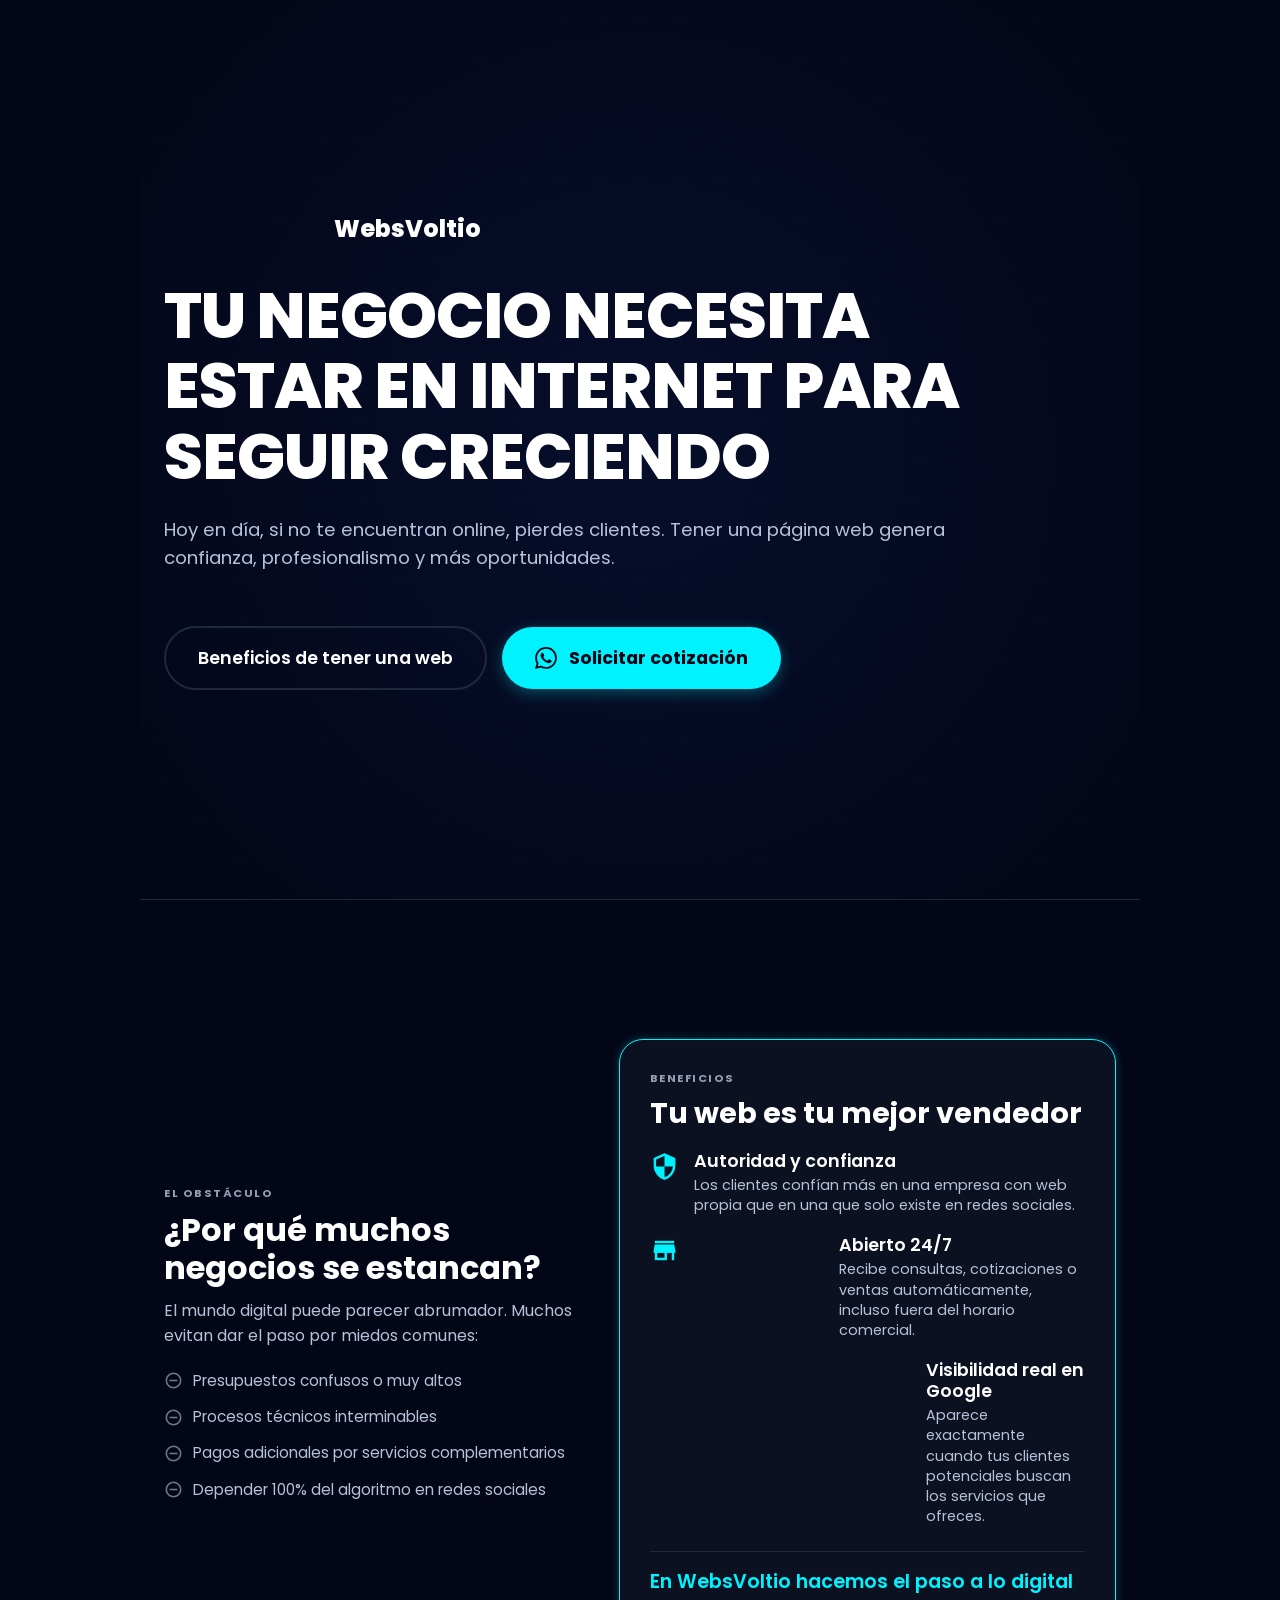
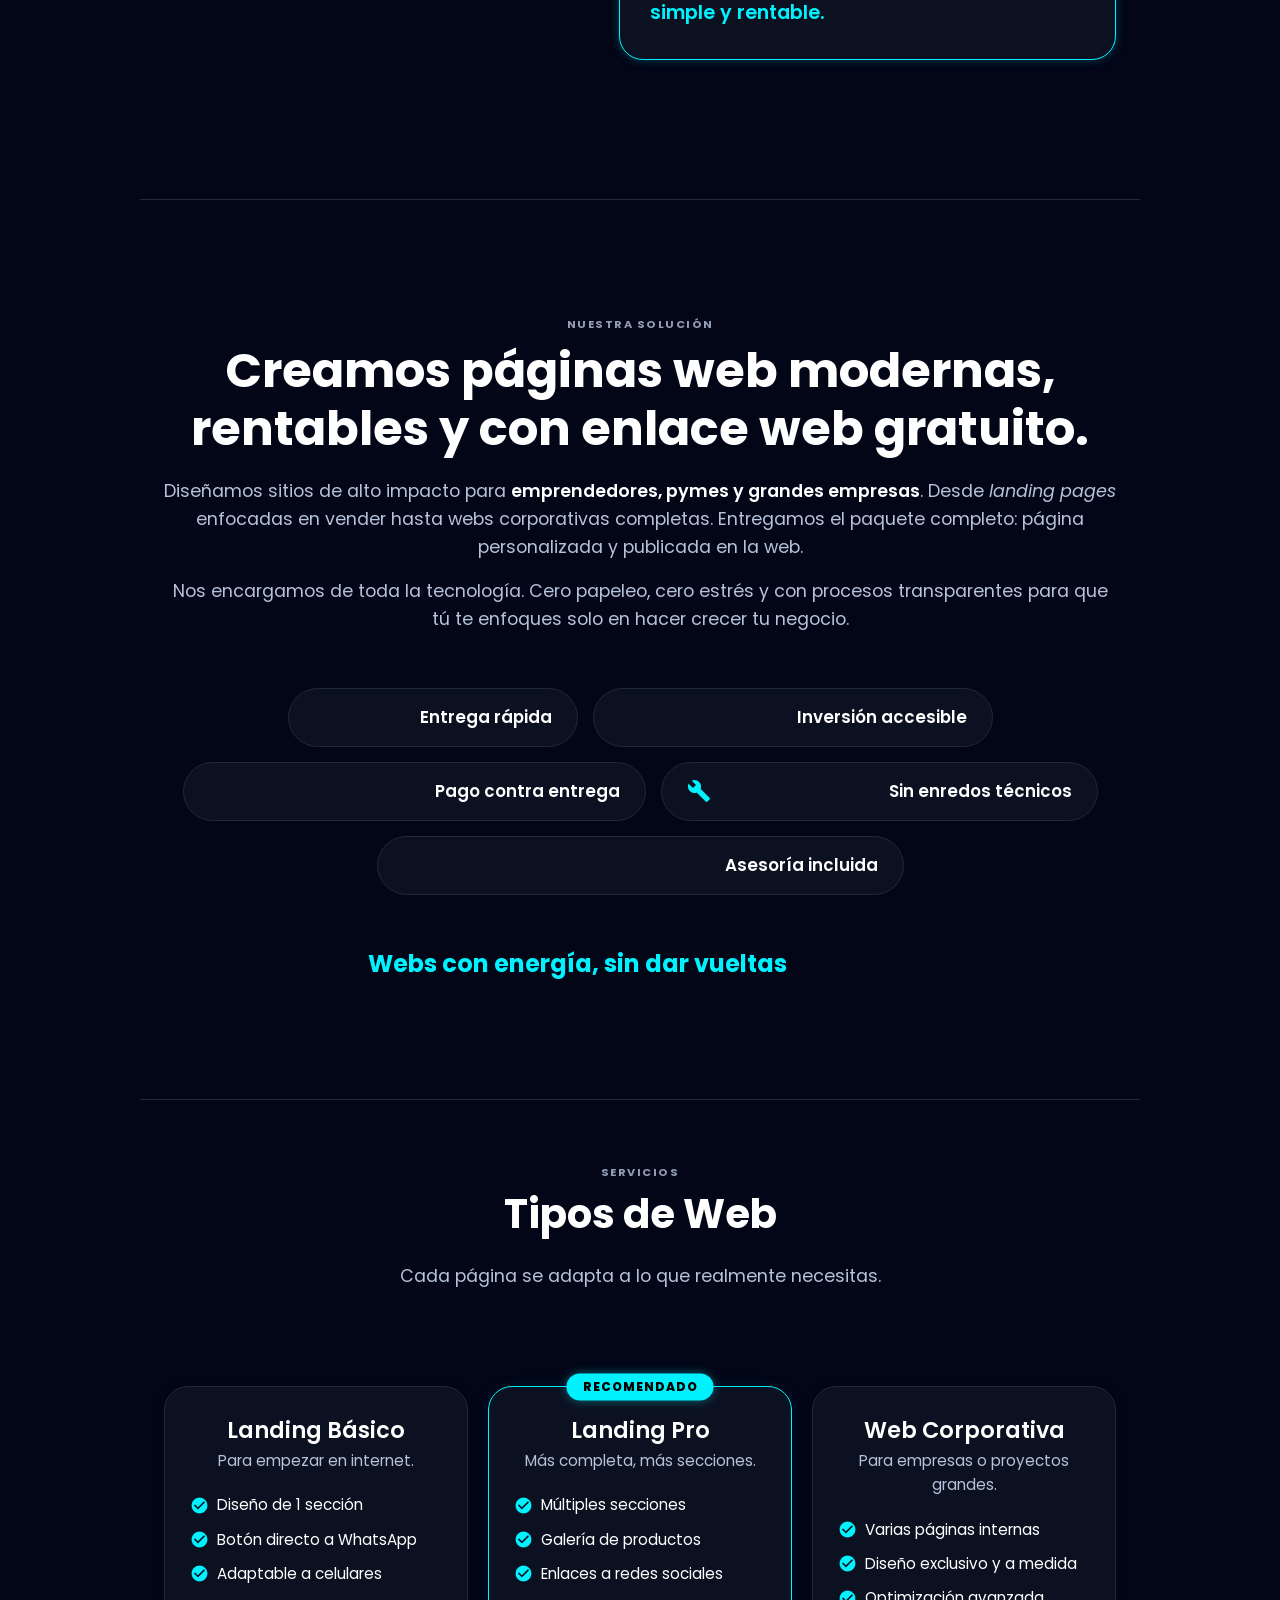
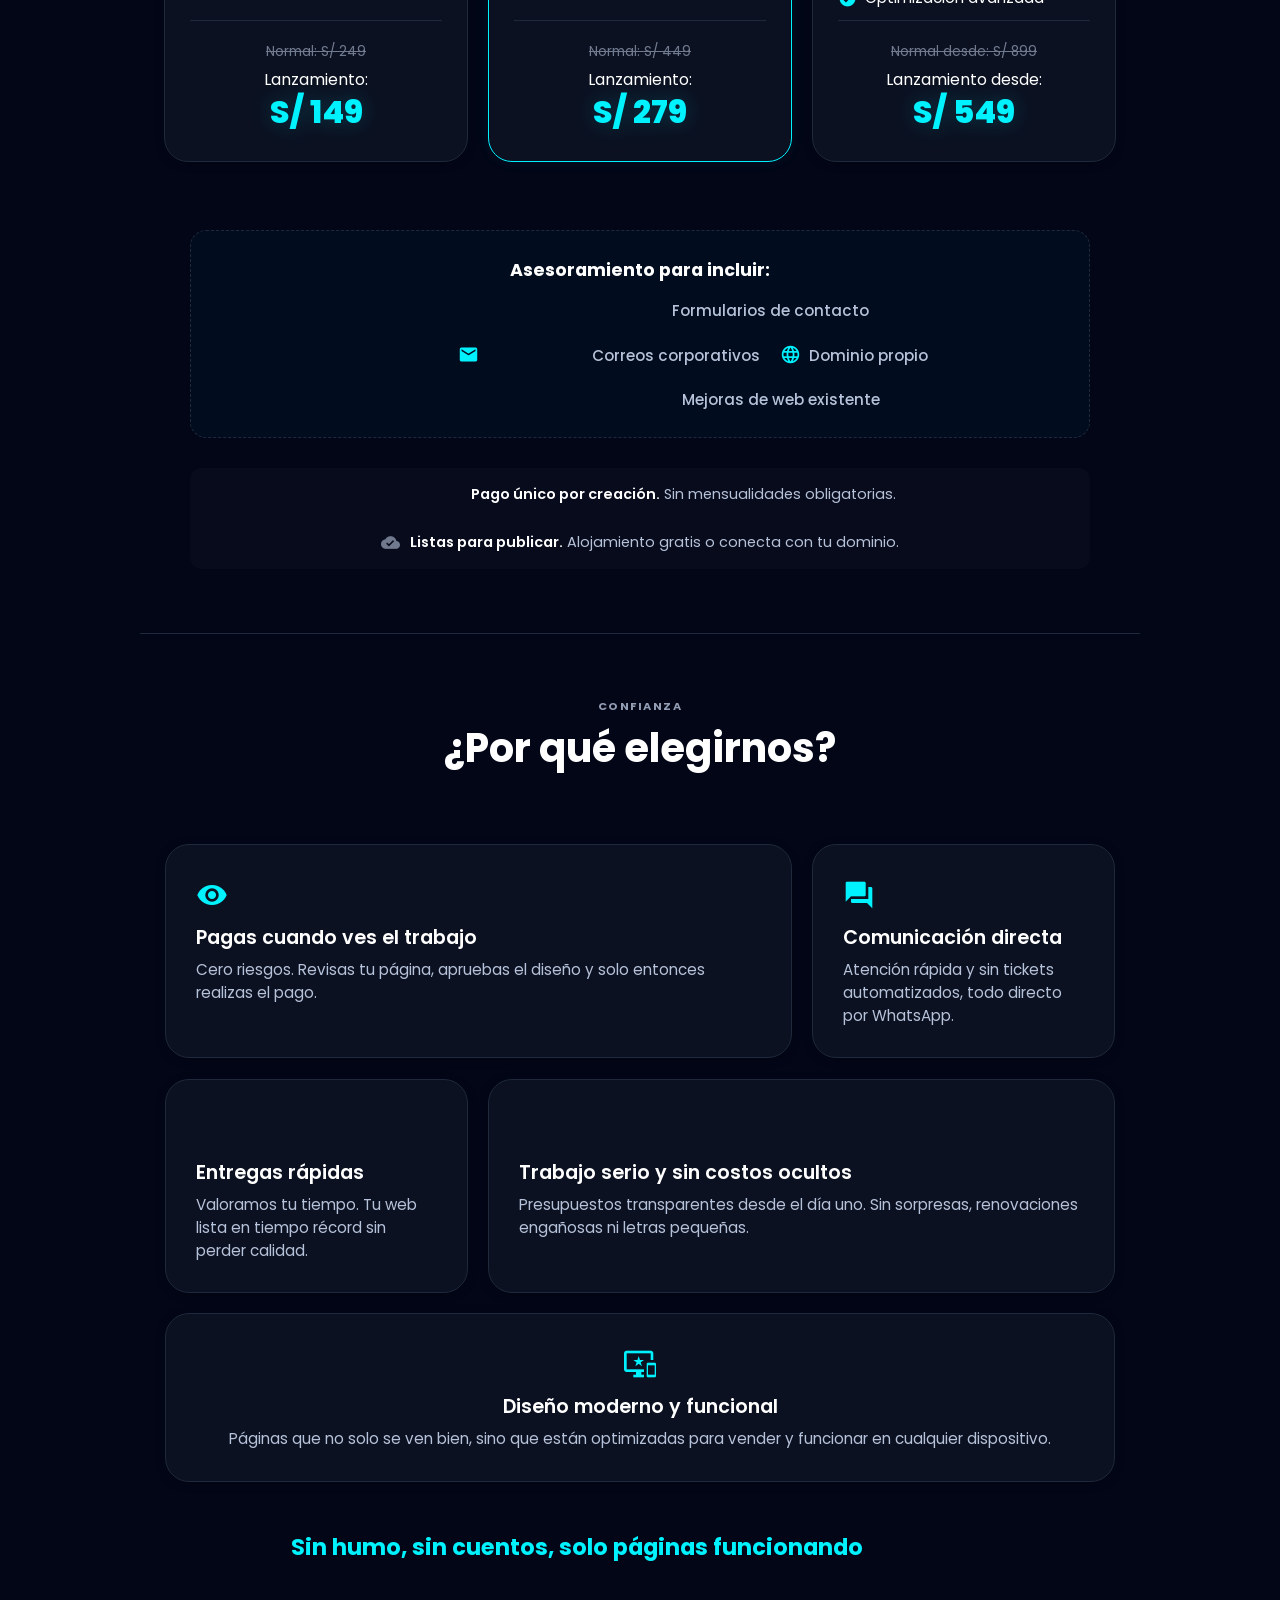
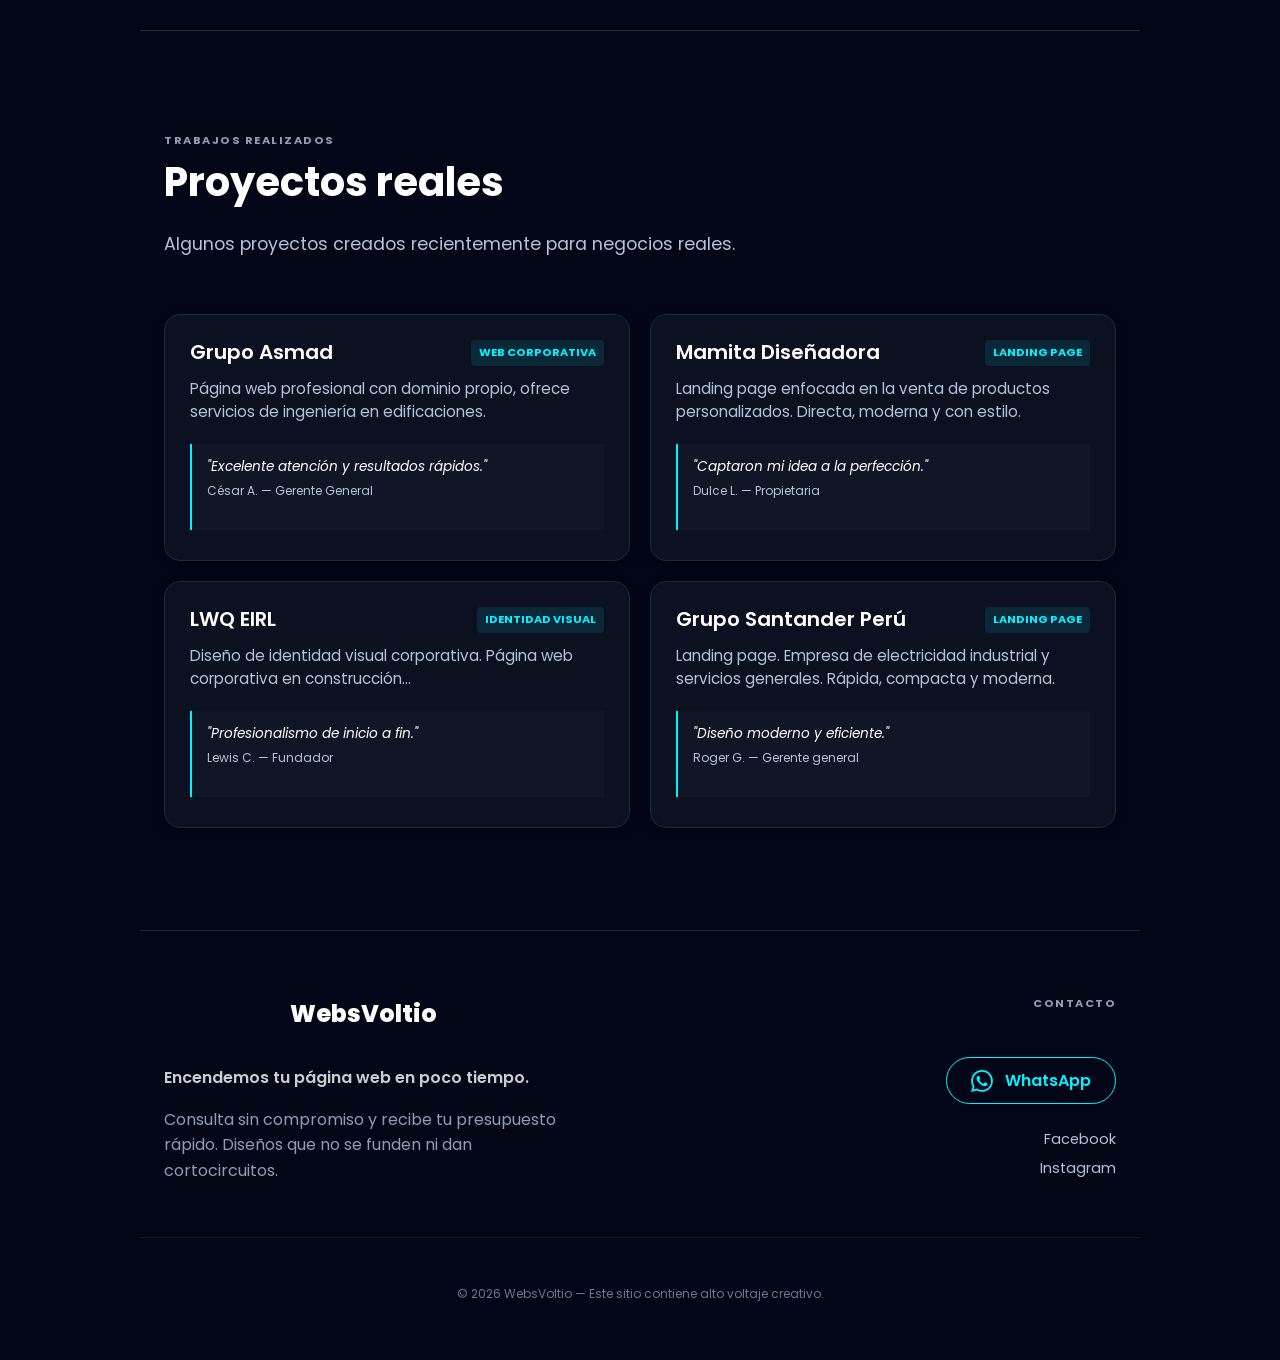
==== commit 8bc29197: "inicio" ====
--- a/index.html
+++ b/index.html
@@ -3,587 +3,322 @@
 <head>
   <meta charset="UTF-8">
   <meta name="viewport" content="width=device-width, initial-scale=1.0">
-  <title>WebsVoltio | Estudio Web Optimizado</title>
-  <meta name="description" content="WebsVoltio es un estudio independiente que crea páginas web rápidas, modernas y accesibles para pequeños negocios. Conecta tu empresa a internet sin complicaciones ni costos innecesarios.">
-  <meta name="theme-color" content="#050505">
-  
+  <title>WebsVoltio | Páginas web con energía</title>
+  <meta name="description" content="Creamos páginas web para negocios y empresas. Pago único, sin mensualidades obligatorias y entrega rápida. Presencia digital inmediata y moderna.">
+  <meta name="keywords" content="websvoltio, páginas web, diseño web, landing page, emprendimientos, web económica, desarrollo web">
+  <meta name="author" content="WebsVoltio">
+  <meta name="robots" content="index, follow">
+  <link rel="canonical" href="https://rc-at.github.io/websvoltio/">
+  <meta property="og:type" content="website">
+  <meta property="og:url" content="https://rc-at.github.io/websvoltio/">
+  <meta property="og:title" content="WebsVoltio | Páginas web con energía">
+  <meta property="og:description" content="Diseño web moderno para empresas y emprendedores. Sin pagos mensuales y entrega rápida.">
+  <meta property="og:image" content="https://rc-at.github.io/websvoltio/preview.png">
+  <meta property="og:site_name" content="WebsVoltio">
+  <meta property="og:locale" content="es_PE">
+  <meta name="twitter:card" content="summary_large_image">
+  <meta name="twitter:title" content="WebsVoltio | Páginas web con buena energía">
+  <meta name="twitter:description" content="Desarrollo de sitios web profesionales con pago único. Rápido y moderno.">
+  <meta name="twitter:image" content="https://rc-at.github.io/websvoltio/preview.png">
+  <meta name="theme-color" content="#020617">
   <link rel="icon" type="image/svg+xml" href="data:image/svg+xml,<svg xmlns='http://www.w3.org/2000/svg' viewBox='0 0 24 24' fill='%2300E5FF'><path d='M11 21h-1l1-7H7.5c-.58 0-.57-.32-.38-.66.19-.34.05-.08.07-.12C8.48 10.94 10.42 7.54 13 3h1l-1 7h3.5c.49 0 .56.33.47.51l-.07.15C12.96 17.55 11 21 11 21z'/></svg>">
-  <link href="https://fonts.googleapis.com/css2?family=Poppins:wght@300;400;600;800&display=swap" rel="stylesheet">
-  <link href="https://fonts.googleapis.com/css2?family=Material+Symbols+Outlined:opsz,wght,FILL,GRAD@24,400,0,0" rel="stylesheet">
-  <link rel="stylesheet" href="./css/style.css">
+  <link rel="stylesheet" href="style.css">
+  <link rel="preconnect" href="https://fonts.googleapis.com">
+  <link rel="preconnect" href="https://fonts.gstatic.com" crossorigin>
+  <link href="https://fonts.googleapis.com/css2?family=Poppins:wght@400;600;800&display=swap&display=swap" rel="stylesheet">
+  <link href="https://fonts.googleapis.com/icon?family=Material+Icons" rel="stylesheet">
 </head>
 <body>
-
-  <nav class="navbar">
-    <div class="logo">
-      <span class="material-symbols-outlined icon-glow">bolt</span>
-      WebsVoltio
-    </div>
-    <div class="nav-links">
-      <a href="#packages">Paquetes</a>
-      <a href="#portfolio">Portafolio</a>
-      <a href="#about">Nosotros</a>
-      <a href="#faq">FAQ</a>
-    </div>
-  </nav>
-
-  <header class="hero fade-in-load">    
-    <h1>Digitalizamos tu negocio a la <span class="text-gradient">velocidad de la luz</span><span class="material-symbols-outlined text-gradient icon-inline">bolt</span></h1>
-    <p>Creamos <strong>Landing Pages rápidas y económicas,</strong> publicadas en infraestructura segura sin mensualidades. Directo al grano, sin sistemas complicados ni servidores caros.</p>
-    <a href="https://wa.me/51969388443?text=Hola,%20quiero%20una%20landing%20page..." target="_blank" class="btn-primary">
-      <svg xmlns="http://www.w3.org/2000/svg" width="20" height="20" fill="currentColor" viewBox="0 0 16 16">
-        <path d="M13.601 2.326A7.85 7.85 0 0 0 7.994 0C3.627 0 .068 3.558.064 7.926c0 1.399.366 2.76 1.057 3.965L0 16l4.204-1.102a7.9 7.9 0 0 0 3.79.965h.004c4.368 0 7.926-3.558 7.93-7.93A7.9 7.9 0 0 0 13.6 2.326zM7.994 14.521a6.6 6.6 0 0 1-3.356-.92l-.24-.144-2.494.654.666-2.433-.156-.251a6.56 6.56 0 0 1-1.007-3.505c0-3.626 2.957-6.584 6.591-6.584a6.56 6.56 0 0 1 4.66 1.931 6.56 6.56 0 0 1 1.928 4.66c-.004 3.639-2.961 6.592-6.592 6.592m3.615-4.934c-.197-.099-1.17-.578-1.353-.646-.182-.065-.315-.099-.445.099-.133.197-.513.646-.627.775-.114.133-.232.148-.43.05-.197-.1-.836-.308-1.592-.985-.59-.525-.985-1.175-1.103-1.372-.114-.198-.011-.304.088-.403.087-.088.197-.232.296-.346.1-.114.133-.198.198-.33.065-.134.034-.248-.015-.347-.05-.099-.445-1.076-.612-1.47-.16-.389-.323-.335-.445-.34-.114-.007-.247-.007-.38-.007a.73.73 0 0 0-.529.247c-.182.198-.691.677-.691 1.654s.71 1.916.81 2.049c.098.133 1.394 2.132 3.383 2.992.47.205.84.326 1.129.418.475.152.904.129 1.246.08.38-.058 1.171-.48 1.338-.943.164-.464.164-.86.114-.943-.049-.084-.182-.133-.38-.232"/>
-      </svg>
-      Cotizar mi Landing Page
-    </a>
-
-    <div class="ideal-container">
-      <p class="ideal-title">Ideal para:</p>
-      <div class="ideal-list">
-        <span class="ideal-item"><span class="material-symbols-outlined text-accent ideal-icon">check_circle</span> Técnicos</span>
-        <span class="ideal-item"><span class="material-symbols-outlined text-accent ideal-icon">check_circle</span> Negocios pequeños</span>
-        <span class="ideal-item"><span class="material-symbols-outlined text-accent ideal-icon">check_circle</span> Empresas nuevas</span>
-        <span class="ideal-item"><span class="material-symbols-outlined text-accent ideal-icon">check_circle</span> Servicios independientes</span>
+  <header id="hero">
+    <div class="hero-content">
+      <div class="hero-logo">
+        <span class="material-icons bolt-icon">bolt</span>
+        <span class="logo-text">WebsVoltio</span>
+      </div>
+      <h1 class="hero-hook">TU NEGOCIO NECESITA ESTAR EN INTERNET PARA SEGUIR CRECIENDO</h1>
+      <div class="hero-description">
+        <p>Hoy en día, si no te encuentran online, pierdes clientes. Tener una página web genera confianza, profesionalismo y más oportunidades.</p>
+      </div>
+      <div class="hero-buttons">
+        <a href="#benefits" class="btn-secondary">Beneficios de tener una web</a>
+        <a href="https://wa.me/51969388443?text=Hola%20WebsVoltio%2C%20solicito%20cotizaci%C3%B3n." target="_blank" class="btn-whatsapp">
+          <svg xmlns="http://www.w3.org/2000/svg" width="24" height="24" viewBox="0 0 24 24" fill="currentColor">
+            <path d="M17.472 14.382c-.297-.149-1.758-.867-2.03-.967-.273-.099-.471-.148-.67.15-.197.297-.767.966-.94 1.164-.173.199-.347.223-.644.075-.297-.15-1.255-.463-2.39-1.475-.883-.788-1.48-1.761-1.653-2.059-.173-.297-.018-.458.13-.606.134-.133.298-.347.446-.52.149-.174.198-.298.298-.497.099-.198.05-.371-.025-.52-.075-.149-.669-1.612-.916-2.207-.242-.579-.487-.5-.669-.51-.173-.008-.371-.01-.57-.01-.198 0-.52.074-.792.372-.272.297-1.04 1.016-1.04 2.479 0 1.462 1.065 2.875 1.213 3.074.149.198 2.096 3.2 5.077 4.487.709.306 1.262.489 1.694.625.712.227 1.36.195 1.871.118.571-.085 1.758-.719 2.006-1.413.248-.694.248-1.289.173-1.413-.074-.124-.272-.198-.57-.347m-5.421 7.403h-.004a9.87 9.87 0 01-5.031-1.378l-.361-.214-3.741.982.998-3.648-.235-.374a9.86 9.86 0 01-1.51-5.26c.001-5.45 4.436-9.884 9.888-9.884 2.64 0 5.122 1.03 6.988 2.898a9.825 9.825 0 012.893 6.994c-.003 5.45-4.437 9.884-9.885 9.884m8.413-18.297A11.815 11.815 0 0012.05 0C5.495 0 .16 5.335.157 11.892c0 2.096.547 4.142 1.588 5.945L0 24l6.335-1.662c1.72.94 3.659 1.437 5.634 1.437h.005c6.554 0 11.89-5.335 11.893-11.893a11.821 11.821 0 00-3.48-8.413z"/>
+          </svg>
+          Solicitar cotización
+        </a>
       </div>
     </div>
   </header>
 
-  <section class="section fade-in">
-    <h2 class="section-title title-mb-1">¿Por qué tu negocio necesita una Landing Page?</h2>
-    <p class="subtitle-text text-center" style="max-width: 750px; margin: 0 auto 3rem auto;">Tener solo redes sociales ya no es suficiente. Hoy en día, un negocio sin página web es como un local sin luz.</p>
-    
-    <div class="grid-3">
-      
-      <div class="glass-card text-left hover-up">
-        <span class="material-symbols-outlined text-accent" style="font-size: 2.5rem; margin-bottom: 1rem;">verified_user</span>
-        <h3 style="font-size: 1.2rem; margin-bottom: 0.5rem;">Confianza inmediata</h3>
-        <p style="font-size: 0.9rem; color: var(--text-muted);">Un cliente confía mil veces más en un servicio con su propia web profesional que en un perfil genérico de redes sociales.</p>
-      </div>
-
-      <div class="glass-card text-left hover-up">
-        <span class="material-symbols-outlined text-accent" style="font-size: 2.5rem; margin-bottom: 1rem;">money_off</span>
-        <h3 style="font-size: 1.2rem; margin-bottom: 0.5rem;">Cero mensualidades</h3>
-        <p style="font-size: 0.9rem; color: var(--text-muted);">Usamos infraestructura web estática optimizada, rápida y sin pagos mensuales. Inviertes una sola vez y tu página queda funcionando sin necesidad de servidores caros.</p>
-      </div>
-
-      <div class="glass-card text-left hover-up">
-        <span class="material-symbols-outlined text-accent" style="font-size: 2.5rem; margin-bottom: 1rem;">ads_click</span>
-        <h3 style="font-size: 1.2rem; margin-bottom: 0.5rem;">Conversión directa</h3>
-        <p style="font-size: 0.9rem; color: var(--text-muted);">Cero relleno. Diseñamos la página para que el usuario entienda lo que ofreces en segundos y te cotice directo al WhatsApp.</p>
-      </div>
-
-    </div>
-
-    <p class="highlight-text fade-in">Nosotros instalamos tu presencia en internet sin hacer corto circuito <span class="material-symbols-outlined icon-inline">bolt</span></p>
-  </section>
-
-  <section id="packages" class="section fade-in">
-    <h2 class="section-title title-mb-1">Nuestros paquetes</h2>
-    
-    <div class="global-feature-badge fade-in">
-      <h3 style="text-align: center; margin-bottom: 1rem; font-size: 1.1rem; color: #fff;">Tu inversión siempre incluye:</h3>
-      <div class="global-features-grid">
-        <span><span class="material-symbols-outlined text-accent">payments</span> Pago único, sin mensualidades.</span>
-        <span><span class="material-symbols-outlined text-accent">splitscreen</span> Página web ligera y rápida</span>
-        <span><span class="material-symbols-outlined text-accent">chat</span> Botón directo a WhatsApp.</span>
-        <span><span class="material-symbols-outlined text-accent">devices</span> Adaptable en celular y computadora.</span>
-        <span><span class="material-symbols-outlined text-accent">link</span> Enlace web técnico sin costo.</span>
-      </div>
-    </div>
-    
-    <div class="pricing-grid-main">
-      
-      <div class="glass-card package-card">
-        <a href="./templates/demo-chispazo.html" target="_blank" class="btn-demo-corner" title="Ver demo en vivo">
-          <span class="material-symbols-outlined">open_in_new</span> Demo
-        </a>
-        <div class="package-pre-title">Paquete</div>
-        <h3 class="package-title">Chispazo</h3>
-        <p class="package-desc">Página compacta enfocada 100% en el contacto directo.</p>
-        
-        <div class="hover-message">
-          <p>Ideal para captar la atención rápido y dirigir a tus clientes directamente a tu WhatsApp. Lanza tu presencia web sin sobrecargas.</p>
-        </div>
-        
-        <div class="price-container">
-          <div class="inline-promo-text"><span class="material-symbols-outlined">bolt</span> Precio de lanzamiento</div>
-          <div class="price price-current">S/ 199</div>
-        </div>
-        
-        <ul class="feature-list base-features">
-          <li><span class="material-symbols-outlined text-accent">bolt</span> Listo y publicado en poco tiempo</li>
-          <li><span class="material-symbols-outlined text-accent">check_circle</span> Diseño limpio, directo y fácil de navegar</li>
+  <section id="benefits">
+    <div class="grid-layout">
+      <div class="problem-side">
+        <span class="card-label dim">EL OBSTÁCULO</span>
+        <h2>¿Por qué muchos negocios se estancan?</h2>
+        <p class="text-dim mb-20">El mundo digital puede parecer abrumador. Muchos evitan dar el paso por miedos comunes:</p>
+        <ul class="problem-list">
+          <li><span class="material-icons">remove_circle_outline</span> Presupuestos confusos o muy altos</li>
+          <li><span class="material-icons">remove_circle_outline</span> Procesos técnicos interminables</li>
+          <li><span class="material-icons">remove_circle_outline</span> Pagos adicionales por servicios complementarios</li>
+          <li><span class="material-icons">remove_circle_outline</span> Depender 100% del algoritmo en redes sociales</li>
         </ul>
-
-        <button class="mobile-toggle-btn">Ver detalles <span class="material-symbols-outlined">expand_more</span></button>
-
-        <div class="expandable-content">
-          <div class="extra-features-title">Características incluidas:</div>
-          <ul class="feature-list extra-features-list">
-            <li><span class="material-symbols-outlined text-accent">palette</span> Estilo visual atractivo y directo</li>
-            <li><span class="material-symbols-outlined text-accent">dns</span> Publicación web asegurada por 3 años</li>
-            <li><span class="material-symbols-outlined text-accent">upgrade</span> Escalable a futuro sin perder tu avance</li>
-          </ul>
-
-          <button class="btn-pin"><span class="material-symbols-outlined icon-pin">push_pin</span> Mantener expandido</button>
-        </div>
-      </div>
-
-      <div class="glass-card package-card package-popular">
-        <a href="./templates/demo-trifasico.html" target="_blank" class="btn-demo-corner" title="Ver demo en vivo">
-          <span class="material-symbols-outlined">open_in_new</span> Demo
-        </a>
-        <div class="badge-popular">Recomendado</div>
-        <div class="package-pre-title">Paquete</div>
-        <h3 class="package-title">Trifásico</h3>
-        <p class="package-desc">Diseño organizado por secciones para generar mayor confianza.</p>
-        
-        <div class="hover-message">
-          <p>Estructura clara que muestra tus servicios, galería y ubicación. Conecta todas las fases de tu negocio de forma segura y profesional.</p>
-        </div>
-        
-        <div class="price-container">
-          <div class="inline-promo-text"><span class="material-symbols-outlined">bolt</span> Precio de lanzamiento</div>
-          <div class="price price-current">S/ 399</div>
-        </div>
-        
-        <ul class="feature-list base-features">
-          <li><span class="material-symbols-outlined text-accent">layers</span> Múltiples secciones (Nosotros, Servicios, etc.)</li>
-          <li><span class="material-symbols-outlined text-accent">timer</span> Desarrollo y entrega en tiempo récord</li>
-        </ul>
-
-        <button class="mobile-toggle-btn">Ver detalles <span class="material-symbols-outlined">expand_more</span></button>
-
-        <div class="expandable-content">
-          <div class="extra-features-title">Además incluye:</div>
-          <ul class="feature-list extra-features-list">
-            <li><span class="material-symbols-outlined text-accent">add_circle</span> <strong>Todo el poder de Chispazo</strong></li>
-            <li><span class="material-symbols-outlined text-accent">gallery_thumbnail</span> Galería visual para mostrar tus trabajos</li>
-            <li><span class="material-symbols-outlined text-accent">pin_drop</span> Datos de contacto, redes sociales y mapa</li>
-            <li><span class="material-symbols-outlined text-accent">dns</span> Publicación web asegurada por 4 años</li>
-          </ul>
-
-          <button class="btn-pin"><span class="material-symbols-outlined icon-pin">push_pin</span> Mantener expandido</button>
-        </div>
-      </div>
-
-      <div class="glass-card package-card">
-        <a href="./templates/demo-megavatio.html" target="_blank" class="btn-demo-corner" title="Ver demo en vivo">
-          <span class="material-symbols-outlined">open_in_new</span> Demo
-        </a>
-        <div class="package-pre-title">Paquete</div>
-        <h3 class="package-title">Megavatio</h3>
-        <p class="package-desc">Experiencia interactiva de alto impacto visual.</p>
-        
-        <div class="hover-message">
-          <p>Animaciones fluidas, testimonios y descargas de documentos. Diseñada para deslumbrar a tu competencia y generar conversiones a máxima potencia.</p>
-        </div>
-        
-        <div class="price-container">
-          <div class="inline-promo-text"><span class="material-symbols-outlined">bolt</span> Precio de lanzamiento</div>
-          <div class="price price-current">S/ 599</div>
-        </div>
-        
-        <ul class="feature-list base-features">
-          <li><span class="material-symbols-outlined text-accent">animation</span> Efectos visuales de alto impacto</li>
-          <li><span class="material-symbols-outlined text-accent">offline_bolt</span> Máxima prioridad de desarrollo y entrega</li>
-        </ul>
-
-        <button class="mobile-toggle-btn">Ver detalles <span class="material-symbols-outlined">expand_more</span></button>
-
-        <div class="expandable-content">
-          <div class="extra-features-title">Además incluye:</div>
-          <ul class="feature-list extra-features-list">
-            <li><span class="material-symbols-outlined text-accent">add_circle</span> <strong>Todo el poder de Trifásico</strong></li>
-            <li><span class="material-symbols-outlined text-accent">picture_as_pdf</span> Botones para descargar tu brochure o catálogo</li>
-            <li><span class="material-symbols-outlined text-accent">reviews</span> Reseñas y testimonios que venden por ti</li>
-            <li><span class="material-symbols-outlined text-accent">edit_note</span> 30 días de soporte para ajustes menores</li>
-            <li><span class="material-symbols-outlined text-accent">dns</span> Publicación web asegurada por 5 años</li>
-          </ul>
-
-          <button class="btn-pin"><span class="material-symbols-outlined icon-pin">push_pin</span> Mantener expandido</button>
-        </div>
-      </div>
-
-    </div>
-
-    <div class="additional-services-wrapper fade-in">
-      <div class="compact-services-container">
-        
-        <div class="glass-card compact-service-card hover-up">
-          <div class="compact-service-info">
-            <div class="service-icon-box">
-              <span class="material-symbols-outlined">web</span>
-            </div>
-            <div class="compact-service-text">
-              <div class="package-pre-title">Servicio Adicional</div>
-              <h3 class="package-title" style="margin-bottom: 0.2rem;">Web Profesional</h3>
-              <p class="package-desc" style="margin-bottom: 0.5rem;">Para negocios que necesitan más que una Landing Page. Sitios completos con dominio, hosting y estructura avanzada.</p>
-              <ul class="compact-features">
-                <li><span class="material-symbols-outlined">domain</span> Corporativas</li>
-                <li><span class="material-symbols-outlined">palette</span> Portafolios</li>
-                <li><span class="material-symbols-outlined">shopping_cart</span> Tiendas básicas</li>
-                <li><span class="material-symbols-outlined">dns</span> Dominio y hosting</li>
-              </ul>
+      </div>
+      <div class="about-card highlight">
+        <span class="card-label dim">BENEFICIOS</span>
+        <h2 class="h2-small">Tu web es tu mejor vendedor</h2>
+        <div class="benefits-list-detailed">
+          <div class="benefit-item-detailed">
+            <span class="material-icons info-icon">security</span>
+            <div>
+              <strong>Autoridad y confianza</strong>
+              <p>Los clientes confían más en una empresa con web propia que en una que solo existe en redes sociales.</p>
             </div>
           </div>
-          <div class="compact-service-action">
-            <div class="payment-info" style="margin: 0 0 0.2rem 0; text-align: right;">Desde</div>
-            <div class="price" style="margin: 0; font-size: 2.2rem; color: #fff;">S/ 799</div>
-          </div>
-        </div>
-
-        <div class="glass-card compact-service-card hover-up">
-          <div class="compact-service-info">
-            <div class="service-icon-box">
-              <span class="material-symbols-outlined">draw</span>
-            </div>
-            <div class="compact-service-text">
-              <div class="package-pre-title">Servicio Adicional</div>
-              <h3 class="package-title" style="margin-bottom: 0.2rem;">Diseño de Logotipo</h3>
-              <p class="package-desc" style="margin-bottom: 0.5rem;">Identidad visual moderna y profesional para que tu marca destaque desde el primer día.</p>
-              <ul class="compact-features">
-                <li><span class="material-symbols-outlined">looks_two</span> 2 Propuestas a elegir</li>
-                <li><span class="material-symbols-outlined">hd</span> Alta resolución (PNG/JPG)</li>
-                <li><span class="material-symbols-outlined">layers</span> Formatos para web e impresión</li>
-                <li><span class="material-symbols-outlined">palette</span> Colores de marca</li>
-              </ul>
+          <div class="benefit-item-detailed">
+            <span class="material-icons info-icon">storefront</span>
+            <div>
+              <strong>Abierto 24/7</strong>
+              <p>Recibe consultas, cotizaciones o ventas automáticamente, incluso fuera del horario comercial.</p>
             </div>
           </div>
-          <div class="compact-service-action">
-            <div class="payment-info" style="margin: 0 0 0.2rem 0; text-align: right;">Pago único</div>
-            <div class="price" style="margin: 0; font-size: 2.2rem; color: #fff;">+ S/ 49</div>
-          </div>
-        </div>
-
-      </div>
-    </div>
-  </section>
-
-  <section id="portfolio" class="section fade-in">
-    <h2 class="section-title title-mb-1">Nuestro trabajo</h2>
-    <p class="subtitle-text text-center" style="max-width: 600px; margin: 0 auto 3rem auto;">Descubre cómo hemos encendido la presencia digital de otros negocios.</p>
-    <div class="portfolio-grid">
-      
-      <div class="glass-card portfolio-card-compact hover-up">
-        <div class="visual-area">
-          <div class="browser-header">
-            <div class="dot red"></div><div class="dot yellow"></div><div class="dot green"></div>
-          </div>
-          <div class="chat-bubble">
-            <p>"La web refleja nuestra solidez técnica."</p>
-            <div class="author-reveal">
-              <span class="author-name">César Asmad</span>
-              <span class="author-job">Gerente General</span>
+          <div class="benefit-item-detailed">
+            <span class="material-icons info-icon">ads_click</span>
+            <div>
+              <strong>Visibilidad real en Google</strong>
+              <p>Aparece exactamente cuando tus clientes potenciales buscan los servicios que ofreces.</p>
             </div>
           </div>
-          <div class="mini-web web-asmad">
-            <div class="mini-nav">
-              <div class="mini-logo">GRUPO <span>ASMAD</span></div>
-              <div class="mini-menu"><div></div><div></div><div></div></div>
-            </div>
-            <div class="mini-hero">
-              <div class="mini-tag">Ingeniería & Proyectos</div>
-              <div class="mini-title"></div>
-              <div class="mini-title" style="width:40%"></div>
-              <div class="mini-btn"></div>
-            </div>
-          </div>
-        </div>
-        <div class="card-info">
-          <div class="project-tags">
-            <span class="chip">Web</span>
-            <span class="chip">Logotipo</span>
-          </div>
+        </div>
+        <div class="energy-box">
+          <strong>En WebsVoltio hacemos el paso a lo digital simple y rentable.</strong>
+        </div>
+      </div>
+    </div>
+  </section>
+
+  <section id="about">
+    <span class="card-label dim">NUESTRA SOLUCIÓN</span>
+    <h2>Creamos páginas web modernas, rentables y con enlace web gratuito.</h2>
+    <div class="about-intro">
+      <p>Diseñamos sitios de alto impacto para <strong>emprendedores, pymes y grandes empresas</strong>. Desde <em>landing pages</em> enfocadas en vender hasta webs corporativas completas. Entregamos el paquete completo: página personalizada y publicada en la web.</p>
+      <p>Nos encargamos de toda la tecnología. Cero papeleo, cero estrés y con procesos transparentes para que tú te enfoques solo en hacer crecer tu negocio.</p>
+    </div>
+    <div class="solution-grid">
+      <div class="solution-pill"><span class="material-icons info-icon">bolt</span> Entrega rápida</div>
+      <div class="solution-pill"><span class="material-icons info-icon">savings</span> Inversión accesible</div>
+      <div class="solution-pill"><span class="material-icons info-icon">handshake</span> Pago contra entrega</div>
+      <div class="solution-pill"><span class="material-icons info-icon">build_circle</span> Sin enredos técnicos</div>
+      <div class="solution-pill"><span class="material-icons info-icon">support_agent</span> Asesoría incluida</div>
+    </div>
+    <div class="about-footer">
+      <strong>Webs con energía, sin dar vueltas <span class="material-icons neon-bolt">bolt</span></strong>
+    </div>
+  </section>
+
+  <section id="servicios">
+    <div class="section-header">
+      <span class="card-label dim">SERVICIOS</span>
+      <h2>Tipos de Web</h2>
+      <p class="section-subtitle">Cada página se adapta a lo que realmente necesitas.</p>
+    </div>
+    <div class="services-grid">
+      <div class="service-card">
+        <h3>Landing Básico</h3>
+        <p class="card-desc">Para empezar en internet.</p>
+        <ul class="service-features">
+          <li><span class="material-icons info-icon">check_circle</span> Diseño de 1 sección</li>
+          <li><span class="material-icons info-icon">check_circle</span> Botón directo a WhatsApp</li>
+          <li><span class="material-icons info-icon">check_circle</span> Adaptable a celulares</li>
+        </ul>
+        <div class="price-box">
+          <span class="old-price">Normal: S/ 249</span>
+          <p class="promo-price">Lanzamiento: <strong>S/ 149</strong></p>
+        </div>
+      </div>
+      <div class="service-card recommended-card">
+        <span class="badge-recommended">RECOMENDADO</span>
+        <h3>Landing Pro</h3>
+        <p class="card-desc">Más completa, más secciones.</p>
+        <ul class="service-features">
+          <li><span class="material-icons info-icon">check_circle</span> Múltiples secciones</li>
+          <li><span class="material-icons info-icon">check_circle</span> Galería de productos</li>
+          <li><span class="material-icons info-icon">check_circle</span> Enlaces a redes sociales</li>
+        </ul>
+        <div class="price-box">
+          <span class="old-price">Normal: S/ 449</span>
+          <p class="promo-price">Lanzamiento: <strong>S/ 279</strong></p>
+        </div>
+      </div>
+      <div class="service-card">
+        <h3>Web Corporativa</h3>
+        <p class="card-desc">Para empresas o proyectos grandes.</p>
+        <ul class="service-features">
+          <li><span class="material-icons info-icon">check_circle</span> Varias páginas internas</li>
+          <li><span class="material-icons info-icon">check_circle</span> Diseño exclusivo y a medida</li>
+          <li><span class="material-icons info-icon">check_circle</span> Optimización avanzada</li>
+        </ul>
+        <div class="price-box">
+          <span class="old-price">Normal desde: S/ 899</span>
+          <p class="promo-price">Lanzamiento desde: <strong>S/ 549</strong></p>
+        </div>
+      </div>
+    </div>
+    <div class="extras-box">
+      <h4>Asesoramiento para incluir:</h4>
+      <div class="extras-grid">
+        <span class="extra-item"><span class="material-icons info-icon">contact_page</span> Formularios de contacto</span>
+        <span class="extra-item"><span class="material-icons info-icon">mark_email_read</span> Correos corporativos</span>
+        <span class="extra-item"><span class="material-icons info-icon">language</span> Dominio propio</span>
+        <span class="extra-item"><span class="material-icons info-icon">auto_fix_high</span> Mejoras de web existente</span>
+      </div>
+    </div>
+    <div class="services-disclaimer">
+      <div class="disclaimer-item">
+        <span class="material-icons">sell</span>
+        <p><strong>Pago único por creación.</strong> Sin mensualidades obligatorias.</p>
+      </div>
+      <div class="disclaimer-item">
+        <span class="material-icons">cloud_done</span>
+        <p><strong>Listas para publicar.</strong> Alojamiento gratis o conecta con tu dominio.</p>
+      </div>
+    </div>
+  </section>
+
+  <section id="why-us">
+    <div class="section-header center">
+      <span class="card-label dim">CONFIANZA</span>
+      <h2>¿Por qué elegirnos?</h2>
+    </div>
+    <div class="bento-grid">
+      <div class="bento-card span-2 highlight-card">
+        <span class="material-icons info-icon">visibility</span>
+        <h3>Pagas cuando ves el trabajo</h3>
+        <p>Cero riesgos. Revisas tu página, apruebas el diseño y solo entonces realizas el pago.</p>
+      </div>
+      <div class="bento-card">
+        <span class="material-icons info-icon">forum</span>
+        <h3>Comunicación directa</h3>
+        <p>Atención rápida y sin tickets automatizados, todo directo por WhatsApp.</p>
+      </div>
+      <div class="bento-card">
+        <span class="material-icons info-icon">bolt</span>
+        <h3>Entregas rápidas</h3>
+        <p>Valoramos tu tiempo. Tu web lista en tiempo récord sin perder calidad.</p>
+      </div>
+      <div class="bento-card span-2">
+        <span class="material-icons info-icon">gpp_good</span>
+        <h3>Trabajo serio y sin costos ocultos</h3>
+        <p>Presupuestos transparentes desde el día uno. Sin sorpresas, renovaciones engañosas ni letras pequeñas.</p>
+      </div>
+      <div class="bento-card span-3 center-card">
+        <span class="material-icons info-icon">important_devices</span>
+        <h3>Diseño moderno y funcional</h3>
+        <p>Páginas que no solo se ven bien, sino que están optimizadas para vender y funcionar en cualquier dispositivo.</p>
+      </div>
+    </div>
+    <div class="why-footer">
+      <strong>Sin humo, sin cuentos, solo páginas funcionando <span class="material-icons neon-bolt">bolt</span></strong>
+    </div>
+  </section>
+
+  <section id="portfolio">
+    <div class="section-header-left">
+      <span class="card-label dim">TRABAJOS REALIZADOS</span>
+      <h2>Proyectos reales</h2>
+      <p class="section-subtitle">Algunos proyectos creados recientemente para negocios reales.</p>
+    </div>
+
+    <div class="portfolio-grid">
+      <div class="portfolio-card">
+        <div class="portfolio-header-flex">
           <h3>Grupo Asmad</h3>
-          <p class="description">Logotipo y página web corporativa ligera y directa, enfocada en mostrar servicios y generar contacto.</p>
-          <a href="https://grupoasmad.com/" target="_blank" class="btn-visit">Visitar proyecto</a>
-        </div>
-      </div>
-
-      <div class="glass-card portfolio-card-compact hover-up">
-        <div class="visual-area">
-          <div class="browser-header">
-            <div class="dot red"></div><div class="dot yellow"></div><div class="dot green"></div>
-          </div>
-          <div class="chat-bubble">
-            <p>"El diseño es creativo y mis clientes adoran la facilidad."</p>
-            <div class="author-reveal">
-              <span class="author-name">Dulce María</span>
-              <span class="author-job">Emprendedora</span>
-            </div>
-          </div>
-          <div class="mini-web web-mamita">
-            <div class="mini-nav">
-              <div class="mini-logo">MAMITA <span>DISEÑADORA</span></div>
-              <div class="mini-menu"><div style="background:#333;"></div><div style="background:#333;"></div><div style="background:#333;"></div></div>
-            </div>
-            <div class="mini-hero">
-              <div class="mini-tag">Diseño Personalizado</div>
-              <div class="mini-title"></div>
-              <div class="mini-title" style="width:40%"></div>
-              <div class="mini-btn"></div>
-            </div>
-          </div>
-        </div>
-        <div class="card-info">
-          <div class="project-tags">
-            <span class="chip">Web</span>
-          </div>
+          <span class="portfolio-badge">Web Corporativa</span>
+        </div>
+        <p class="portfolio-desc">Página web profesional con dominio propio, ofrece servicios de ingeniería en edificaciones.</p>
+        <div class="testimonial-box">
+          <p class="portfolio-testimonial">"Excelente atención y resultados rápidos."</p>
+          <p class="testimonial-author">César A. — Gerente General</p>
+        </div>
+        <div class="portfolio-link-overlay">
+          <a href="https://grupoasmad.com/" target="_blank" class="portfolio-link">Ver página <span class="material-icons">east</span></a>
+        </div>
+      </div>
+
+      <div class="portfolio-card">
+        <div class="portfolio-header-flex">
           <h3>Mamita Diseñadora</h3>
-          <p class="description">Landing page vibrante y amigable enfocada en destacar un catálogo de diseños personalizados únicos.</p>
-          <a href="https://rc-at.github.io/mamita-disenadora/" target="_blank" class="btn-visit">Visitar proyecto</a> </div>
-      </div>
-
-      <div class="glass-card portfolio-card-compact hover-up">
-        <div class="visual-area">
-          <div class="browser-header">
-            <div class="dot red"></div><div class="dot yellow"></div><div class="dot green"></div>
-          </div>
-          <div class="chat-bubble">
-            <p>"La nueva identidad visual es moderna y confiable."</p>
-            <div class="author-reveal">
-              <span class="author-name">Lewis Cruz</span>
-              <span class="author-job">Gerente General</span>
-            </div>
-          </div>
-          <div class="mini-web web-lwq">
-            <div class="mini-nav">
-              <div class="mini-logo">LWQ <span>EIRL</span></div>
-              <div class="mini-menu"><div></div><div></div><div></div></div>
-            </div>
-            <div class="mini-hero">
-              <div class="mini-tag">Soluciones Eléctricas</div>
-              <div class="mini-title"></div>
-              <div class="mini-title" style="width:40%"></div>
-              <div class="mini-btn"></div>
-            </div>
-          </div>
-        </div>
-        <div class="card-info">
-          <div class="project-tags">
-            <span class="chip">Logotipo</span>
-          </div>
+          <span class="portfolio-badge">Landing Page</span>
+        </div>
+        <p class="portfolio-desc">Landing page enfocada en la venta de productos personalizados. Directa, moderna y con estilo.</p>
+        <div class="testimonial-box">
+          <p class="portfolio-testimonial">"Captaron mi idea a la perfección."</p>
+          <p class="testimonial-author">Dulce L. — Propietaria</p>
+        </div>
+        <div class="portfolio-link-overlay">
+          <a href="https://rc-at.github.io/mamita-disenadora/" target="_blank" class="portfolio-link">Ver página <span class="material-icons">east</span></a>
+        </div>
+      </div>
+
+      <div class="portfolio-card">
+        <div class="portfolio-header-flex">
           <h3>LWQ EIRL</h3>
-          <p class="description">Identidad visual corporativa que transmite seguridad y experiencia en soluciones y servicios eléctricos.</p>
-          <a href="#" class="btn-visit btn-disabled" onclick="return false;">Proyecto Gráfico</a>
-        </div>
-      </div>
-
-      <div class="glass-card portfolio-card-compact hover-up">
-        <div class="visual-area">
-          <div class="browser-header">
-            <div class="dot red"></div><div class="dot yellow"></div><div class="dot green"></div>
-          </div>
-          <div class="chat-bubble">
-            <p>"Directa y rápida."</p>
-            <div class="author-reveal">
-              <span class="author-name">Roger Gallo</span>
-              <span class="author-job">Gerente General</span>
-            </div>
-          </div>
-          <div class="mini-web web-santander">
-            <div class="mini-nav">
-              <div class="mini-logo">GRUPO <span>SANTANDER</span></div>
-              <div class="mini-menu"><div></div><div></div><div></div></div>
-            </div>
-            <div class="mini-hero">
-              <div class="mini-tag">Mantenimiento Industrial</div>
-              <div class="mini-title"></div>
-              <div class="mini-title" style="width:40%"></div>
-              <div class="mini-btn"></div>
-            </div>
-          </div>
-        </div>
-        <div class="card-info">
-          <div class="project-tags">
-            <span class="chip">Web</span>
-          </div>
+          <span class="portfolio-badge">Identidad Visual</span>
+        </div>
+        <p class="portfolio-desc">Diseño de identidad visual corporativa. Página web corporativa en construcción...</p>
+        <div class="testimonial-box">
+          <p class="portfolio-testimonial">"Profesionalismo de inicio a fin."</p>
+          <p class="testimonial-author">Lewis C. — Fundador</p>
+        </div>
+        <div class="portfolio-link-overlay">
+          <span class="portfolio-link disabled-link">Diseño interno</span>
+        </div>
+      </div>
+
+      <div class="portfolio-card">
+        <div class="portfolio-header-flex">
           <h3>Grupo Santander Perú</h3>
-          <p class="description">Landing page optimizado para la comunicación directa, enfocado en servicios de instalación y mantenimiento industrial.</p>
-          <a href="https://rc-at.github.io/grupo-santander-peru/" target="_blank" class="btn-visit">Visitar proyecto</a> </div>
-      </div>
-
-      <div class="glass-card portfolio-card-compact" style="justify-content: center; align-items: center; text-align: center; border: 1px dashed var(--border-color); background: transparent; box-shadow: none;">
-        <span class="material-symbols-outlined" style="font-size: 3rem; color: var(--accent-color); margin-bottom: 1.5rem; animation: pulseGlow 2s infinite alternate;">battery_charging_full</span>
-        <h3 style="color: var(--text-main); font-size: 1.2rem; margin-bottom: 0.5rem;">Generando nuevos voltios...</h3>
-        <p style="font-size: 0.9rem; color: var(--text-muted); max-width: 220px;">Nuestros cables echan chispas. Pronto verás más proyectos de alto voltaje aquí.</p>
-      </div>
-
-    </div>
-  </section>
-
-  <section id="about" class="section fade-in">
-    <h2 class="section-title title-mb-1">¿Quién está detrás de WebsVoltio?</h2>
-    <p class="subtitle-text text-center" style="max-width: 700px; margin: 0 auto 3rem auto;">
-      Somos un estudio independiente nacido con una sola misión: <strong>conectar negocios al mundo digital a la velocidad de la luz.</strong>
-    </p>
-
-    <div class="grid-3">
-      
-      <div class="glass-card text-left hover-up">
-        <span class="material-symbols-outlined text-accent" style="font-size: 2.5rem; margin-bottom: 1rem;">rocket_launch</span>
-        <h3 style="font-size: 1.2rem; margin-bottom: 0.5rem;">Nuestro Enfoque</h3>
-        <p style="font-size: 0.9rem; color: var(--text-muted);">
-          Nos especializamos en crear <strong>Landing Pages</strong> y páginas web estáticas optimizadas, lo que nos permite ofrecer <strong>precios bajos, alta velocidad y cero mensualidades</strong>. 
-          Sin procesos complicados, sin costos innecesarios y listas para convertir.
-        </p>
-      </div>
-
-      <div class="glass-card text-left hover-up">
-        <span class="material-symbols-outlined text-accent" style="font-size: 2.5rem; margin-bottom: 1rem;">engineering</span>
-        <h3 style="font-size: 1.2rem; margin-bottom: 0.5rem;">Nuestra Chispa Inicial</h3>
-        <p style="font-size: 0.9rem; color: var(--text-muted);">Todo comenzó creando la página web para <strong>Grupo Asmad</strong>. Desde ese proyecto, optimizamos un sistema de publicación web ligera que nos permite crear páginas rápidas, económicas y sin mensualidades.</p>
-      </div>
-
-      <div class="glass-card text-left hover-up">
-        <span class="material-symbols-outlined text-accent" style="font-size: 2.5rem; margin-bottom: 1rem;">handshake</span>
-        <h3 style="font-size: 1.2rem; margin-bottom: 0.5rem;">Atención Directa</h3>
-        <p style="font-size: 0.9rem; color: var(--text-muted);">Trabajas directamente con nosotros. Hablamos tu idioma, entendemos a los negocios independientes y entregamos resultados técnicos reales.</p>
-      </div>
-
-    </div>
-
-    <p class="highlight-text fade-in text-center" style="margin-top: 3rem;">
-      Instalamos presencia digital sin hacer corto circuito <span class="material-symbols-outlined icon-inline">bolt</span>
-    </p>
-  </section>
-
-  <section class="section fade-in section-centered">
-    <h2 class="section-title title-mb-1">¿Cómo trabajamos?</h2>
-    <p class="subtitle-text text-center" style="max-width: 600px; margin: 0 auto 3rem auto;">Un proceso ágil y directo, diseñado para que no pierdas tiempo.</p>
-
-    <div style="display: flex; flex-direction: column; gap: 1.5rem; text-align: left;">
-      
-      <div class="glass-card hover-up" style="display: flex; align-items: center; gap: 2rem; padding: 2rem;">
-        <div class="step-number" style="margin: 0; flex-shrink: 0; width: 60px; height: 60px; font-size: 1.8rem;">1</div>
-        <div>
-          <h3 style="margin-bottom: 0.3rem;">Cotización rápida</h3>
-          <p style="margin: 0; font-size: 0.95rem;">Escríbenos por WhatsApp. Te enviaremos un formulario breve para conocer tu negocio y definir exactamente lo que necesitas.</p>
-        </div>
-      </div>
-
-      <div class="glass-card hover-up" style="display: flex; align-items: center; gap: 2rem; padding: 2rem;">
-        <div class="step-number" style="margin: 0; flex-shrink: 0; width: 60px; height: 60px; font-size: 1.8rem;">2</div>
-        <div>
-          <h3 style="margin-bottom: 0.3rem;">Desarrollo y ensamble</h3>
-          <p style="margin: 0; font-size: 0.95rem;">Con tu información lista y el 50% de adelanto, comenzamos la instalación digital de tu Landing Page en tiempo récord.</p>
-        </div>
-      </div>
-
-      <div class="glass-card hover-up" style="display: flex; align-items: center; gap: 2rem; padding: 2rem;">
-        <div class="step-number" style="margin: 0; flex-shrink: 0; width: 60px; height: 60px; font-size: 1.8rem;">3</div>
-        <div>
-          <h3 style="margin-bottom: 0.3rem;">Lanzamiento en vivo</h3>
-          <p style="margin: 0; font-size: 0.95rem;">Apruebas el diseño final, completas el saldo restante y dejamos tu web funcionando y lista para recibir clientes.</p>
-        </div>
-      </div>
-
-    </div>
-  </section>
-
-  <section id="faq" class="section fade-in section-centered">
-    <h2 class="section-title title-mb-1">Preguntas frecuentes</h2>
-    <p class="subtitle-text" style="margin-bottom: 3rem;">Resolvemos tus dudas antes de encender los motores.</p>
-    
-    <div class="faq-container" style="text-align: left;">
-      
-      <div class="faq-item">
-        <div class="faq-summary">
-          <div style="display: flex; align-items: center; gap: 10px;">
-            <span class="material-symbols-outlined text-accent">timer</span>
-            ¿Cuánto demoran en entregar la página?
-          </div>
-          <span class="material-symbols-outlined text-accent icon-expand">expand_more</span>
-        </div>
-        <div class="faq-content-wrapper">
-          <div class="faq-content">
-            Trabajamos a la velocidad de la luz. Al estar enfocados 100% en <strong>Landing Pages</strong> y usar sistemas de desarrollo optimizados, entregamos tu web en pocos días (una vez que nos envíes tus textos e imágenes).<br><br>
-            <strong class="text-accent-bold">Alta velocidad, cero sobrecarga.</strong>
-          </div>        
-        </div>
-      </div>
-
-      <div class="faq-item">
-        <div class="faq-summary">
-          <div style="display: flex; align-items: center; gap: 10px;">
-            <span class="material-symbols-outlined text-accent">money_off</span>
-            ¿Tengo que pagar mensualidades o servidores?
-          </div>
-          <span class="material-symbols-outlined text-accent icon-expand">expand_more</span>
-        </div>
-        <div class="faq-content-wrapper">
-          <div class="faq-content">
-            <strong>No.</strong> A diferencia de las agencias tradicionales, publicamos tu Landing Page en infraestructura web ligera y optimizada, lo que nos permite evitar pagos mensuales de hosting.<br><br>
-            Realizas un pago único por el desarrollo y solo pagas una renovación mínima a partir del tercer año para mantenerla en línea.
-          </div>        
-        </div>
-      </div>
-
-      <div class="faq-item">
-        <div class="faq-summary">
-          <div style="display: flex; align-items: center; gap: 10px;">
-            <span class="material-symbols-outlined text-accent">language</span>
-            ¿Tendré un dominio .com y apareceré en Google?
-          </div>
-          <span class="material-symbols-outlined text-accent icon-expand">expand_more</span>
-        </div>
-        <div class="faq-content-wrapper">
-          <div class="faq-content">
-            Publicamos tu Landing Page en infraestructura web optimizada, lo que nos permite evitar pagos mensuales de hosting, y la página se estructura para que Google pueda encontrarla y leerla correctamente.<br><br>
-            Si deseas un dominio personalizado (ej. <em>tunegocio.com</em>), correos corporativos o un posicionamiento mayor, lo ofrecemos dentro de nuestro servicio adicional de <strong>Web Profesional</strong>.
-          </div>
-        </div>
-      </div>
-
-      <div class="faq-item">
-        <div class="faq-summary">
-          <div style="display: flex; align-items: center; gap: 10px;">
-            <span class="material-symbols-outlined text-accent">payments</span>
-            ¿Cómo es la forma de pago?
-          </div>
-          <span class="material-symbols-outlined text-accent icon-expand">expand_more</span>
-        </div>
-        <div class="faq-content-wrapper">
-          <div class="faq-content">
-            Súper transparente: <strong>50%</strong> para arrancar el desarrollo y el <strong>50%</strong> restante al finalizar, justo después de que apruebes el diseño y antes de publicar la web en internet. Sin costos ocultos.
-          </div>        
-        </div>
-      </div>
-      
-      <div class="faq-item">
-        <div class="faq-summary">
-          <div style="display: flex; align-items: center; gap: 10px;">
-            <span class="material-symbols-outlined text-accent">update</span>
-            ¿Puedo actualizar la información luego?
-          </div>
-          <span class="material-symbols-outlined text-accent icon-expand">expand_more</span>
-        </div>
-        <div class="faq-content-wrapper">
-          <div class="faq-content">
-            Sí, tu web no está tallada en piedra. Si más adelante necesitas cambiar una imagen, actualizar un precio o modificar un texto, lo hacemos por un costo mínimo.<br><br>
-            Si tu negocio crece, tu Landing Page también está preparada para escalar a paquetes superiores.
-          </div>
-        </div>
-      </div>
-
-    </div>
-  </section>
-
-  <p class="fade-in trust-badge"> Servicio en Perú • Atención por WhatsApp • Entrega rápida</p>
-
-  <footer class="footer fade-in">
-    <div class="footer-links">
-      <a href="./legal/terms.html" class="footer-link">Términos y condiciones</a>
-      <a href="./legal/privacy.html" class="footer-link">Políticas de privacidad</a>
-    </div>
-    <p>© 2026 WebsVoltio. Construyendo presencia digital desde Lima, Perú.</p>
+          <span class="portfolio-badge">Landing Page</span>
+        </div>
+        <p class="portfolio-desc">Landing page. Empresa de electricidad industrial y servicios generales. Rápida, compacta y moderna.</p>
+        <div class="testimonial-box">
+          <p class="portfolio-testimonial">"Diseño moderno y eficiente."</p>
+          <p class="testimonial-author">Roger G. — Gerente general</p>
+        </div>
+        <div class="portfolio-link-overlay">
+          <a href="https://rc-at.github.io/grupo-santander-peru/" target="_blank" class="portfolio-link">Ver página <span class="material-icons">east</span></a>
+        </div>
+      </div>
+    </div>
+  </section>
+
+  <footer id="contact">
+    <div class="grid-layout">
+      <div class="footer-info">
+        <div class="hero-logo">
+          <span class="material-icons neon-bolt">bolt</span>
+          <span class="logo-text">WebsVoltio</span>
+        </div>
+        <p><strong>Encendemos tu página web en poco tiempo.</strong></p>
+        <p>Consulta sin compromiso y recibe tu presupuesto rápido. Diseños que no se funden ni dan cortocircuitos.</p>
+      </div>
+      <div class="footer-social-side">
+        <span class="card-label dim">CONTACTO</span>
+        <a href="https://wa.me/51969388443?text=Hola%20WebsVoltio" class="btn-whatsapp" target="_blank">
+          <svg xmlns="http://www.w3.org/2000/svg" width="24" height="24" viewBox="0 0 24 24" fill="currentColor">
+            <path d="M17.472 14.382c-.297-.149-1.758-.867-2.03-.967-.273-.099-.471-.148-.67.15-.197.297-.767.966-.94 1.164-.173.199-.347.223-.644.075-.297-.15-1.255-.463-2.39-1.475-.883-.788-1.48-1.761-1.653-2.059-.173-.297-.018-.458.13-.606.134-.133.298-.347.446-.52.149-.174.198-.298.298-.497.099-.198.05-.371-.025-.52-.075-.149-.669-1.612-.916-2.207-.242-.579-.487-.5-.669-.51-.173-.008-.371-.01-.57-.01-.198 0-.52.074-.792.372-.272.297-1.04 1.016-1.04 2.479 0 1.462 1.065 2.875 1.213 3.074.149.198 2.096 3.2 5.077 4.487.709.306 1.262.489 1.694.625.712.227 1.36.195 1.871.118.571-.085 1.758-.719 2.006-1.413.248-.694.248-1.289.173-1.413-.074-.124-.272-.198-.57-.347m-5.421 7.403h-.004a9.87 9.87 0 01-5.031-1.378l-.361-.214-3.741.982.998-3.648-.235-.374a9.86 9.86 0 01-1.51-5.26c.001-5.45 4.436-9.884 9.888-9.884 2.64 0 5.122 1.03 6.988 2.898a9.825 9.825 0 012.893 6.994c-.003 5.45-4.437 9.884-9.885 9.884m8.413-18.297A11.815 11.815 0 0012.05 0C5.495 0 .16 5.335.157 11.892c0 2.096.547 4.142 1.588 5.945L0 24l6.335-1.662c1.72.94 3.659 1.437 5.634 1.437h.005c6.554 0 11.89-5.335 11.893-11.893a11.821 11.821 0 00-3.48-8.413z"/>
+          </svg>
+          WhatsApp
+        </a>
+        <div class="footer-social-links">
+          <a href="https://www.facebook.com/profile.php?id=61582020218862" target="_blank">Facebook</a>
+          <a href="https://instagram.com/websvoltio" target="_blank">Instagram</a>
+        </div>
+      </div>
+    </div>
+    <div class="footer-bottom-info">
+      <p>© 2026 WebsVoltio — Este sitio contiene alto voltaje creativo.</p>
+    </div>
   </footer>
-
-  <button id="btn-top" class="btn-top" aria-label="Volver arriba">
-    <span class="material-symbols-outlined">arrow_upward</span>
-  </button>
-
-  <script src="./js/main.js"></script>
 </body>
 </html>
--- a/style.css
+++ b/style.css
@@ -0,0 +1,269 @@
+/* BASE */
+*{margin:0; padding:0; box-sizing:border-box; text-decoration:none !important; -webkit-tap-highlight-color: transparent; -webkit-font-smoothing:antialiased}
+a, div{-webkit-tap-highlight-color: transparent; outline: none}
+
+/* VARIABLES */
+:root{--bg:#020617; --bg-card:#0b1121; --blue-main:#2563eb; --celeste:#00f2ff; --text:#ffffff; --text-dim:#b6c2d9; --border:#1e293b; --transition: transform .25s ease, box-shadow .25s ease, color .25s ease, background-color .25s ease, border-color .25s ease}
+html{scroll-behavior: smooth}
+body{font-family:'Poppins',sans-serif; background-color:var(--bg); color:var(--text); line-height:1.6; font-size:16px; overflow-x:hidden}
+section, header, footer{width:100%; max-width:1000px; margin:0 auto; padding:4rem 1.5rem; min-height: auto}
+section, header{border-bottom:1px solid var(--border)}
+a:focus{outline: none}
+
+/* TIPOGRAFÍA */
+h1,h2,h3{line-height:1.2; margin-bottom:1rem; color:#fff}
+h1{font-size:clamp(2.8rem,8vw,5rem); font-weight:800; letter-spacing:-2px}
+h2{font-size:clamp(1.8rem,5vw,2.5rem); font-weight:700; margin-bottom:1.5rem}
+h3{font-size:1.4rem; font-weight:600; color:var(--celeste)}
+p{margin-bottom:1rem; color:var(--text-dim)}
+strong{color:#fff; font-weight:600}
+.material-icons{vertical-align:middle}
+
+/* ANIMACIÓN INICIO CONCISO */
+#index-hero{min-height: 100vh; display: flex; align-items: center; justify-content: center; text-align: center; position: relative}
+.index-box{max-width: 600px; padding: 20px; width: 100%}
+.seq-item{opacity: 0; transform: translateY(20px); animation: fadeUp 0.8s ease forwards}
+@keyframes fadeUp{to { opacity: 1; transform: translateY(0)}}
+.item-1 { animation-delay: 0.5s; margin-bottom: 10px}
+.item-2 { animation-delay: 2.0s; color: var(--celeste); margin-bottom: 40px}
+.item-3 { animation-delay: 5.0s; font-size: 1.3rem; margin-bottom: 5px}
+.item-4 { animation-delay: 6.0s; font-size: 1.3rem; font-weight: 800; margin-bottom: 40px}
+.item-5 { animation-delay: 7.5s}
+.item-6{animation-delay: 8.0s; position: absolute; bottom: 30px; left: 50%; transform: translateX(-50%) translateY(20px); font-size: 0.9rem; color: var(--text-dim); background: transparent !important; padding: 10px; transition: color 0.3s}
+.item-6:hover{color: #fff}
+@keyframes fadeUpCenter{to { opacity: 1; transform: translateX(-50%) translateY(0)}}
+.item-6{animation-name: fadeUpCenter}
+
+/* COMPONENTES */
+.btn-whatsapp{display:inline-flex; align-items:center; justify-content:center; gap:12px; background-color:var(--celeste); color:#020617; padding:16px 32px; border-radius:100px; font-size:1.1rem; font-weight:700; transition:var(--transition); box-shadow:0 4px 15px rgba(0,242,255,0.3); margin-top:20px; overflow: hidden; border: 1px solid transparent}
+.btn-whatsapp:hover{box-shadow: 0 0 25px rgba(0,242,255,0.6)}
+.btn-whatsapp svg{width:22px; height:22px}
+.card-label{font-size:0.7rem; font-weight:700; color:var(--celeste);letter-spacing:1.5px;margin-bottom:8px;opacity:0.8;display:block}
+.card-label.dim{color: var(--text-dim)}
+.about-card{background-color:var(--bg-card);border:1px solid var(--border);border-radius:24px;padding:30px; box-shadow:0 2px 10px rgba(0,0,0,.25)}
+.about-card.highlight{border-color: var(--celeste); box-shadow: 0 0 10px rgba(0,242,255,.25)}
+.price-box{width: 100%; margin-top:auto;padding-top:20px;border-top:1px solid var(--border)}
+.info-icon{color:var(--celeste);font-size:1.2rem !important;margin-top:4px;width:auto;min-width:auto}
+.service-card{background-color:var(--bg-card); border:1px solid var(--border); border-radius:24px; padding:30px 25px; display:flex; flex-direction:column; align-items:center; text-align:center; position:relative; transition:var(--transition); will-change:transform; box-shadow:0 2px 10px rgba(0,0,0,.25)}
+.btn-secondary{display:inline-flex;align-items:center;justify-content:center;padding:16px 32px;border-radius:100px;font-size:1.1rem;font-weight:600;color:#fff;border:2px solid var(--border);transition:var(--transition);margin-top:20px; overflow: hidden}
+.btn-secondary:hover{border-color:var(--celeste);color:var(--celeste)}
+.hero-content{position:relative;z-index:1;width:100%;max-width:800px}
+.hero-logo{display:flex;align-items:center;gap:10px;margin-bottom:2rem}
+.bolt-icon{color:var(--celeste);text-shadow:0 0 8px var(--celeste);animation:flicker 5s infinite; will-change: opacity}
+.hero-logo .bolt-icon{font-size:2.5rem !important;margin:0}
+.logo-text{font-size:1.5rem;font-weight:800;color:#fff}
+.hero-hook{font-size:clamp(2.5rem,6vw,4rem);text-transform:uppercase;letter-spacing:-1px;margin-bottom:1.5rem;line-height:1.1}
+.hero-description{margin:0 0 35px 0}
+.hero-description p{font-size:1.15rem;line-height:1.5}
+.hero-buttons{display:flex;gap:15px;flex-wrap:wrap;align-items:center}
+.grid-layout{display:grid;grid-template-columns:1fr 1.2fr;gap:40px;align-items:center}
+.text-dim{color: var(--text-dim)}
+.mb-20{margin-bottom: 20px}
+.h2-small{font-size: 1.8rem; margin-bottom: 20px}
+.energy-box{margin-top:20px;padding-top:15px;border-top:1px solid var(--border)}
+.energy-box strong{color:var(--celeste);font-size:1.2rem;display:inline}
+.services-grid{display:grid;grid-template-columns:repeat(3,1fr);gap:20px;margin:3rem 0}
+.old-price{display:block;font-size:0.85rem;color:var(--text-dim);text-decoration:line-through !important;opacity:0.6;margin-bottom:4px}
+.promo-price{margin-bottom:0;color:var(--text);font-size:1rem}
+.promo-price strong{display:block;font-size:2rem;color:var(--celeste);font-weight:800;line-height:1.2;filter:drop-shadow(0 0 10px rgba(0,229,255,0.2))}
+.problem-side h2{font-size:2rem;margin-bottom:10px}
+.problem-list{list-style:none;color:var(--text-dim);font-size:0.95rem}
+.problem-list li{display:flex;align-items:center;gap:10px;margin-bottom:12px}
+.problem-list .material-icons{font-size:1.2rem;opacity:0.6}
+.benefits-list-detailed{display:flex;flex-direction:column;gap:20px;margin-bottom:25px}
+.benefit-item-detailed{display:flex;gap:15px;align-items:flex-start}
+.benefit-item-detailed .info-icon{font-size:1.8rem !important;margin-top:2px}
+.benefit-item-detailed strong{display:block;color:#fff;font-size:1.1rem;margin-bottom:3px;line-height:1.2}
+.benefit-item-detailed p{color:var(--text-dim);font-size:0.9rem;line-height:1.4;margin:0}
+.about-intro{margin-bottom: 40px; color: var(--text-dim); font-size: 1.1rem; line-height: 1.6; width: 100%}
+.about-intro p{margin-bottom: 15px}
+.about-intro strong{color: #fff}
+.solution-grid{display: flex; flex-wrap: wrap; justify-content: center; gap: 15px; margin-bottom: 40px; width: 100%}
+.solution-pill{background: var(--bg-card); border: 1px solid var(--border); padding: 15px 25px; border-radius: 100px; display: flex; align-items: center; gap: 10px; font-weight: 600; font-size: 1.05rem; color: #fff}
+.solution-pill .info-icon{font-size: 1.5rem !important; margin: 0}
+.about-footer{margin-top: 10px; font-size: 1.5rem; width: 100%}
+.about-footer strong{color: var(--celeste); font-weight: 700; display: inline-flex; align-items: center; gap: 10px}
+.neon-bolt{font-size: 1.8rem !important; color: var(--celeste); margin: 0; filter: drop-shadow(0 0 10px var(--celeste)) drop-shadow(0 0 5px var(--celeste))}
+.section-header{margin-bottom: 2rem; width: 100%; max-width:700px}
+.section-header.center{text-align: center; margin-bottom: 3rem}
+.section-subtitle{color: var(--text-dim); font-size: 1.1rem}
+.service-card h3{font-size: 1.4rem; color: #fff; margin-bottom: 5px}
+.card-desc{color: var(--text-dim); font-size: 0.95rem; margin-bottom: 20px}
+.service-features{width: 100%; text-align: left; list-style: none; color: #fff; flex-grow: 1; font-size: 0.95rem}
+.service-features li{margin-bottom: 10px; display: flex; align-items: center; gap: 8px}
+.service-features .info-icon{font-size: 1.2rem !important; margin: 0}
+.recommended-card{border-color: var(--celeste); box-shadow: 0 0 15px rgba(0,242,255,0.05)}
+.badge-recommended{position: absolute; top: 0; left: 50%; transform: translate(-50%, -50%); background: var(--celeste); color: #000; padding: 4px 16px; border-radius: 20px; font-weight: 800; font-size: 0.75rem; letter-spacing: 1px; white-space: nowrap; box-shadow: 0 0 10px rgba(0,242,255,0.4)}
+.extras-box{background: rgba(0, 242, 255, 0.03); border: 1px dashed var(--border); border-radius: 16px; padding: 25px; margin-top: 20px; width: 100%; max-width: 900px}
+.extras-box h4{color: #fff; margin-bottom: 15px; font-size: 1.1rem}
+.extras-grid{display: flex; flex-wrap: wrap; justify-content: center; gap: 20px}
+.extra-item{display: flex; align-items: center; gap: 8px; color: var(--text-dim); font-size: 0.95rem; font-weight: 500}
+.extra-item .info-icon{font-size: 1.3rem !important; margin: 0}
+.services-disclaimer{display: flex; flex-wrap: wrap; justify-content: center; gap: 25px; margin-top: 30px; padding: 15px 25px; background: rgba(255, 255, 255, 0.02); border-radius: 12px; width: 100%; max-width: 900px}
+.disclaimer-item{display: flex; align-items: center; gap: 10px; color: var(--text-dim); font-size: 0.9rem; text-align: left}
+.disclaimer-item .material-icons{font-size: 1.2rem; opacity: 0.6}
+.disclaimer-item p{margin: 0}
+.disclaimer-item strong{color: #fff}
+.section-header-left{text-align: left; margin-bottom: 2.5rem; width: 100%}
+.portfolio-header-flex{display: flex; justify-content: space-between; align-items: flex-start; margin-bottom: 12px}
+.portfolio-header-flex h3{margin: 0; font-size: 1.25rem; color: #fff}
+.portfolio-badge{background: rgba(0, 242, 255, 0.1); color: var(--celeste); padding: 4px 8px; border-radius: 4px; font-size: 0.7rem; font-weight: 700; text-transform: uppercase; white-space: nowrap}
+.portfolio-desc{font-size: 0.95rem; color: var(--text-dim); margin-bottom: 20px; line-height: 1.5; flex-grow: 1}
+.testimonial-box{background: rgba(255, 255, 255, 0.02); border-left: 2px solid var(--celeste); padding: 12px 15px; margin-bottom: 5px; padding-bottom: 30px}
+.portfolio-testimonial{font-style: italic; color: #fff; font-size: 0.85rem; margin-bottom: 4px}
+.testimonial-author{font-size: 0.75rem; color: var(--text-dim); margin: 0}
+.portfolio-link-overlay{position: absolute; bottom: 15px; right: 25px; background: transparent; backdrop-filter: none; border-top: none; padding: 0; display: flex; justify-content: flex-end; opacity: 0; transform: translateY(10px); transition: opacity 0.3s ease, transform 0.3s ease; pointer-events: none}
+.portfolio-card:hover .portfolio-link-overlay{opacity: 1; transform: translateY(0); pointer-events: auto}
+.portfolio-link{display:inline-flex; align-items:center; gap:6px; padding:8px 16px; border-radius:100px; color:var(--celeste); font-weight:600; font-size:0.9rem; transition:var(--transition)}
+.disabled-link{color: var(--text-dim); pointer-events: none}
+.span-2{grid-column: span 2}
+.span-3{grid-column: span 3}
+.center-card{align-items: center; text-align: center}
+.highlight-card{background: linear-gradient(135deg, rgba(0, 242, 255, 0.05) 0%, var(--bg-card) 100%); border-color: rgba(0, 242, 255, 0.3)}
+.service-card:hover, .portfolio-card:hover, .bento-card:hover{transform:translateY(-6px); border-color:var(--celeste); box-shadow:0 6px 18px rgba(0,0,0,.25)}
+.service-card, .portfolio-card, .bento-card{transform:translateZ(0)}
+
+/* SECCIONES */
+#hero{display:flex;align-items:center;justify-content:flex-start;text-align:left;background:radial-gradient(circle at center,#070e2b 0%,var(--bg) 100%);position:relative}
+#hero::before{content:''; position:absolute; inset:0; background-image: radial-gradient(var(--border) 1px, transparent 1px); background-size:40px 40px; opacity:.3; animation:none; will-change: transform}
+#benefits{display:flex;align-items:center}
+#about{display: flex; flex-direction: column; justify-content: center; align-items: center; text-align: center}
+#about h2{margin-bottom: 20px; font-size: clamp(2rem, 5vw, 3rem); width: 100%}
+#servicios{display: flex; flex-direction: column; justify-content: center; align-items: center; text-align: center}
+#portfolio{display: flex; flex-direction: column; justify-content: center; align-items: flex-start}
+#why-us{display: flex; flex-direction: column; justify-content: center; align-items: center}
+#contact{display:flex; flex-direction:column; justify-content:center; position:relative; padding-bottom: 120px}
+#hero, #benefits, #about, #servicios, #portfolio, #why-us{min-height: 100dvh}
+#contact .grid-layout{display:flex; justify-content:space-between; align-items:flex-start; gap:60px; margin-bottom: 40px}
+#contact .btn-whatsapp{background: transparent; border: 1px solid var(--celeste); color: var(--celeste); padding: 10px 24px; font-size: 1rem; font-weight: 600; box-shadow: none}
+#contact .btn-whatsapp:hover{background: var(--celeste); color: #020617; box-shadow: 0 4px 12px rgba(0, 242, 255, 0.2)}
+#contact .card-label{margin-bottom:10px}
+
+/* PORTAFOLIO */
+.portfolio-grid{display: grid; grid-template-columns: repeat(2, 1fr); gap: 20px; width: 100%}
+.portfolio-card{background: var(--bg-card); border: 1px solid var(--border); border-radius: 16px; padding: 25px; display: flex; flex-direction: column; text-align: left; position: relative; overflow: hidden; transition: var(--transition); will-change: transform; box-shadow:0 2px 10px rgba(0,0,0,.25)}
+
+/* PORQUE NOSOTROS */
+.why-footer{text-align: center; font-size: 1.4rem; width: 100%}
+.why-footer strong{color: var(--celeste); font-weight: 700; display: inline-flex; align-items: center; gap: 10px}
+.bento-card .info-icon{font-size: 2rem !important; margin-bottom: 15px; color: var(--celeste)}
+.bento-card h3{font-size: 1.2rem; color: #fff; margin-bottom: 10px}
+.bento-card p{color: var(--text-dim); font-size: 0.95rem; line-height: 1.5; margin: 0}
+.bento-grid{display: grid; grid-template-columns: repeat(3, 1fr); gap: 20px; width: 100%; max-width: 950px; margin-bottom: 3rem}
+.bento-card{background: var(--bg-card); border: 1px solid var(--border); border-radius: 24px; padding: 30px; display: flex; flex-direction: column; justify-content: flex-start; transition: var(--transition); will-change: transform; text-align: left; box-shadow:0 2px 10px rgba(0,0,0,.25)}
+
+/* FOOTER */
+.footer-info{max-width:420px}
+.footer-info p{opacity:.8}
+.footer-bottom-info{position:absolute; bottom:40px; left:0; width:100%; border-top:1px solid var(--border); padding-top:46px; text-align:center; font-size:.75rem; opacity:.6}
+.footer-social-links{margin-top: 10px; display:flex; flex-direction:column; gap:6px}
+.footer-social-side{display:flex; flex-direction:column; align-items:flex-end; text-align:right; gap:14px}
+.footer-social-links a{color:var(--text-dim); font-size:.9rem; transition:.2s}
+.footer-social-links a:hover{color:var(--celeste)}
+
+/* ANIMACIONES */
+@keyframes moveParticles{from{transform:translate(0,0)}to{transform:translate(40px,40px)}}
+@keyframes flicker{0%,18%,22%,25%,53%,57%,100%{opacity:1}20%,24%,55%{opacity:.6}}
+@keyframes fadeInUp{0%{opacity: 0; transform: translateY(40px)}100%{opacity: 1; transform: translateY(0)}}
+
+/* Ajuste de scroll para que aparezcan rápido */
+section, .service-card, .portfolio-card, .bento-card{animation: fadeInUp linear both; animation-timeline: view(); animation-range: entry 10% cover 25%}
+#hero, #index-hero{animation: none}
+
+/* --- ANIMACIONES HERO --- */
+@keyframes flickerOn{0% { opacity: 0; filter: blur(5px) brightness(0)}10% { opacity: 1; filter: blur(2px) brightness(1)}15% { opacity: 0.4; filter: blur(3px) brightness(0.5)}20% { opacity: 1; filter: blur(0px) brightness(1)}80% { opacity: 0.9}100% { opacity: 1; filter: blur(0px) brightness(1)}}
+@keyframes wakeUpContent{0%{opacity: 0; transform: translateY(20px) scale(0.95); filter: blur(10px)}100%{opacity: 1; transform: translateY(0) scale(1); filter: blur(0)}}
+@keyframes backgroundPulse{0%, 100%{transform: scale(1); opacity: 0.3}50% { transform: scale(1.05); opacity: 0.4}}
+#hero .hero-content{animation: wakeUpContent 1.2s ease-out both; will-change: transform, opacity}
+#hero .hero-logo{animation: flickerOn 0.8s ease-in-out both; animation-delay: 0.2s;}
+#hero .hero-hook{animation: flickerOn 1s ease-in-out both; animation-delay: 0.6s}
+#hero .hero-description p{animation: wakeUpContent 1s ease-out both; animation-delay: 1s}
+#hero .hero-buttons{animation: wakeUpContent 1s ease-out both; animation-delay: 1.4s}
+#hero::before{animation: backgroundPulse 8s ease-in-out infinite; transform-origin: center}
+
+/* --------------------------
+   RESPONSIVE Y ADAPTABILIDAD 
+--------------------------- */
+
+/* Dispositivos sin hover (Touch) */
+@media (hover: none){
+  .testimonial-box{padding-bottom: 12px}
+  .portfolio-link-overlay{position: relative; bottom: auto; right: auto; opacity: 1; transform: translateY(0); padding: 15px 0 0 0; background: transparent; justify-content: flex-start; pointer-events: auto}
+  #hero::before{animation:none}
+  .bolt-icon{animation:none}
+}
+
+/* Tablets Landscape */
+@media (max-width: 900px){
+  .services-grid{grid-template-columns:repeat(2,1fr)}
+  .grid-layout{grid-template-columns:1fr}
+  #hero::before{animation:moveParticles 40s linear infinite}
+}
+
+/* Tablets Portrait */
+@media (max-width: 850px){
+  .bento-grid{grid-template-columns: repeat(2, 1fr)}
+  .span-3{grid-column: span 2}
+  .portfolio-grid{grid-template-columns: 1fr}
+}
+
+/* Teléfonos grandes / Tablets pequeñas */
+@media (max-width: 800px){
+  #hero::before{animation:none}
+  #contact .grid-layout{flex-direction: column; gap: 30px; margin-bottom: 20px}
+  .footer-social-side{align-items: flex-start; text-align: left}
+  .footer-social-links{justify-content: flex-start}
+}
+
+@media (max-width: 700px){
+  .services-grid{grid-template-columns:1fr}
+  .bento-grid{grid-template-columns:1fr}
+  .span-3{grid-column: span 1}
+}
+
+/* TELÉFONOS MÓVILES (Estándar) */
+@media (max-width: 600px){
+  /* Reducción de espaciados generales */
+  section, header, footer{padding: 3rem 1.2rem; min-height:auto}
+  .index-box { padding: 15px 10px }
+  
+  /* Ajustes tipográficos */
+  h1, .hero-hook{font-size: 2.2rem; letter-spacing: -1px; line-height: 1.2}
+  h2{font-size: 1.6rem}
+  .bolt-icon{font-size: 3.5rem !important}
+  
+  /* Ajuste de tarjetas para que no aprieten el contenido */
+  .service-card, .portfolio-card, .bento-card, .about-card { padding: 20px; border-radius: 16px }
+  
+  /* Botones 100% de ancho para mejor click en celular */
+  .btn-whatsapp, .btn-secondary, .portfolio-link{padding: 14px 20px; font-size: 1rem; width: 100%; text-align: center}
+  .hero-buttons{flex-direction: column; align-items: stretch; gap: 12px}
+  
+  /* Layouts menores */
+  #hero{padding-top: 80px; padding-bottom: 80px}
+  .span-2{grid-column: span 1}
+  .center-card{align-items: flex-start; text-align: left}
+  .why-footer h3{font-size: 1.1rem; justify-content: center}
+  
+  /* Index secuencial móvil */
+  #index-hero .item-1 { font-size: 14vw; line-height: 1.1; margin-bottom: 15px; letter-spacing: -1px}
+  #index-hero .item-2 { font-size: 8vw; margin-bottom: 30px}
+  #index-hero .item-3 { font-size: 6vw}
+  #index-hero .item-4 { font-size: 6.5vw; margin-bottom: 35px}
+}
+
+/* PANTALLAS ULTRA COMPACTAS (Ej. iPhone SE - 320/375px) */
+@media (max-width: 380px){
+  /* Bajamos el font-size base y empaquetamos el contenido */
+  h1, .hero-hook{font-size: 1.8rem}
+  h2{font-size: 1.4rem}
+  .hero-description p{font-size: 1rem}
+  .promo-price strong{font-size: 1.6rem}
+  
+  section, header, footer{padding: 2.5rem 1rem}
+  
+  .btn-whatsapp, .btn-secondary, .portfolio-link{font-size: 0.95rem; padding: 12px 15px}
+  .about-footer, .why-footer{font-size: 1.1rem}
+  .portfolio-header-flex{flex-direction: column; gap: 8px}
+  .bento-card .info-icon{font-size: 1.6rem !important}
+}
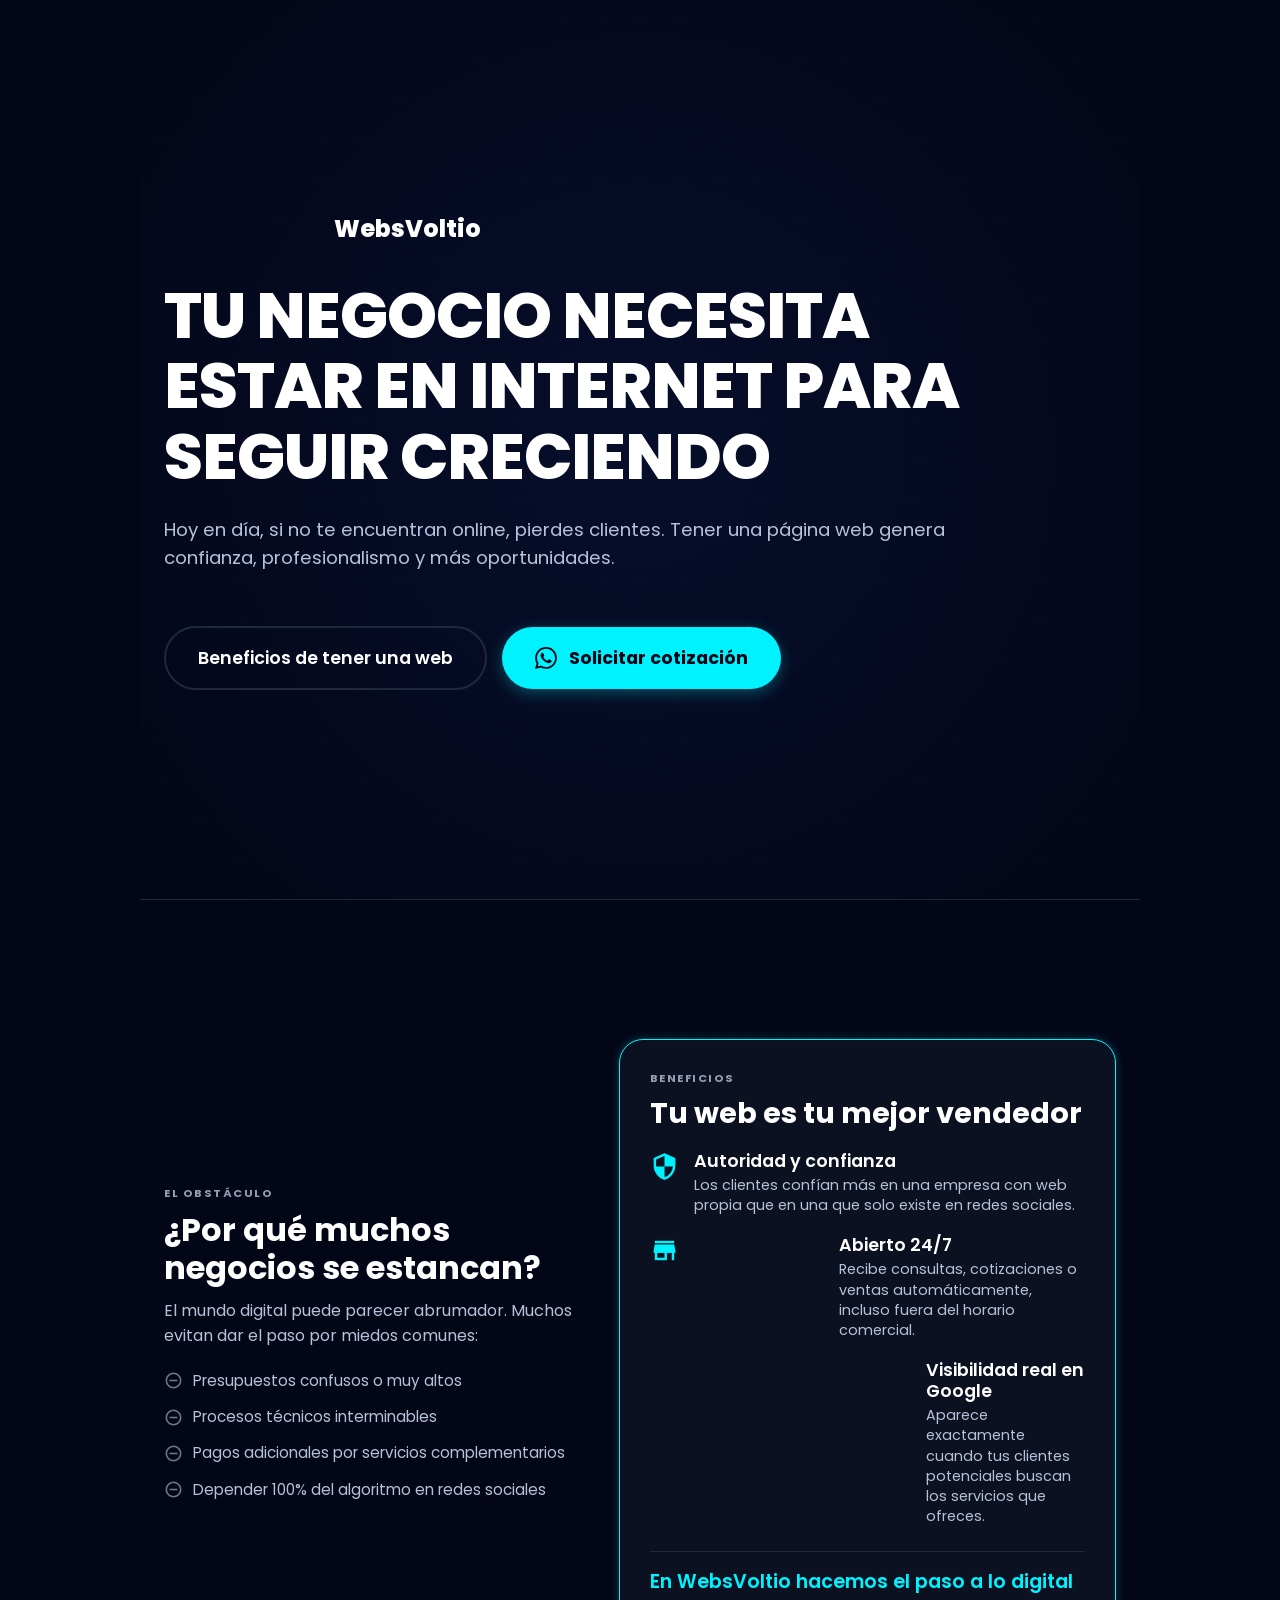
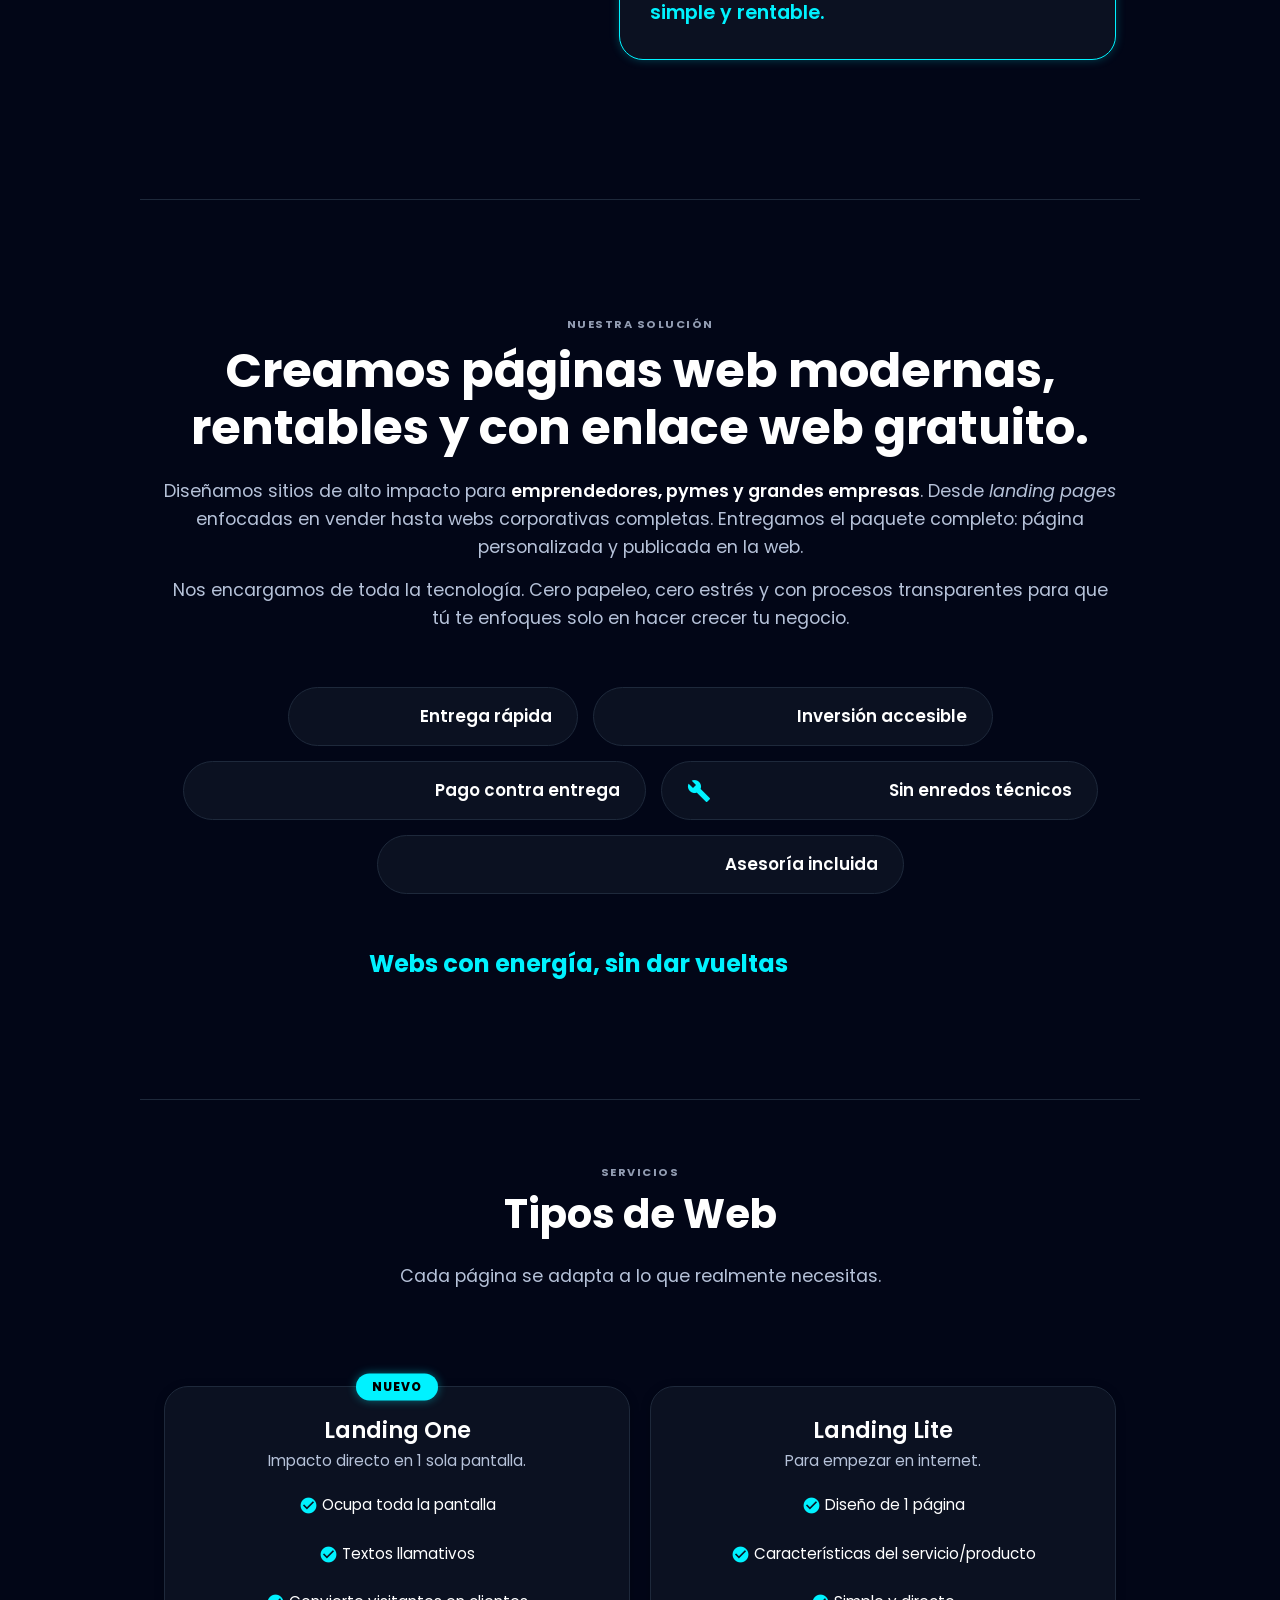
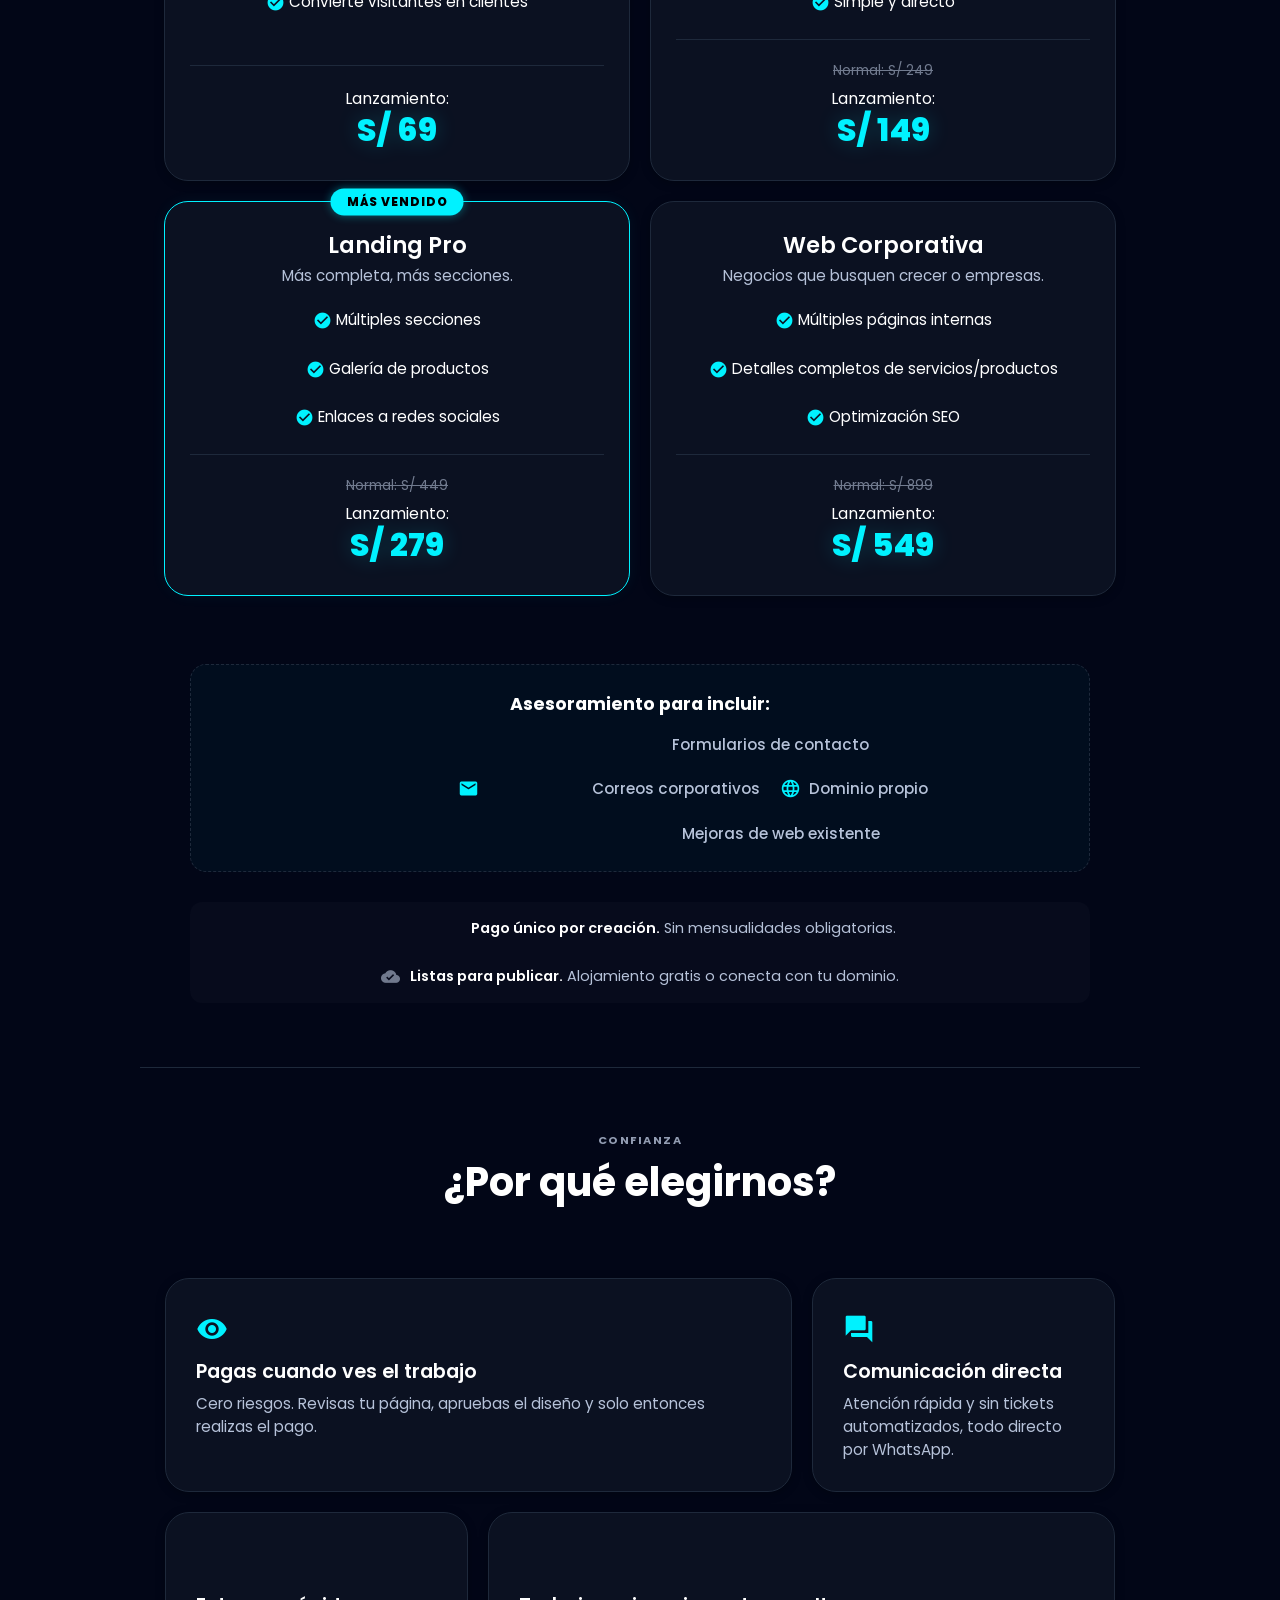
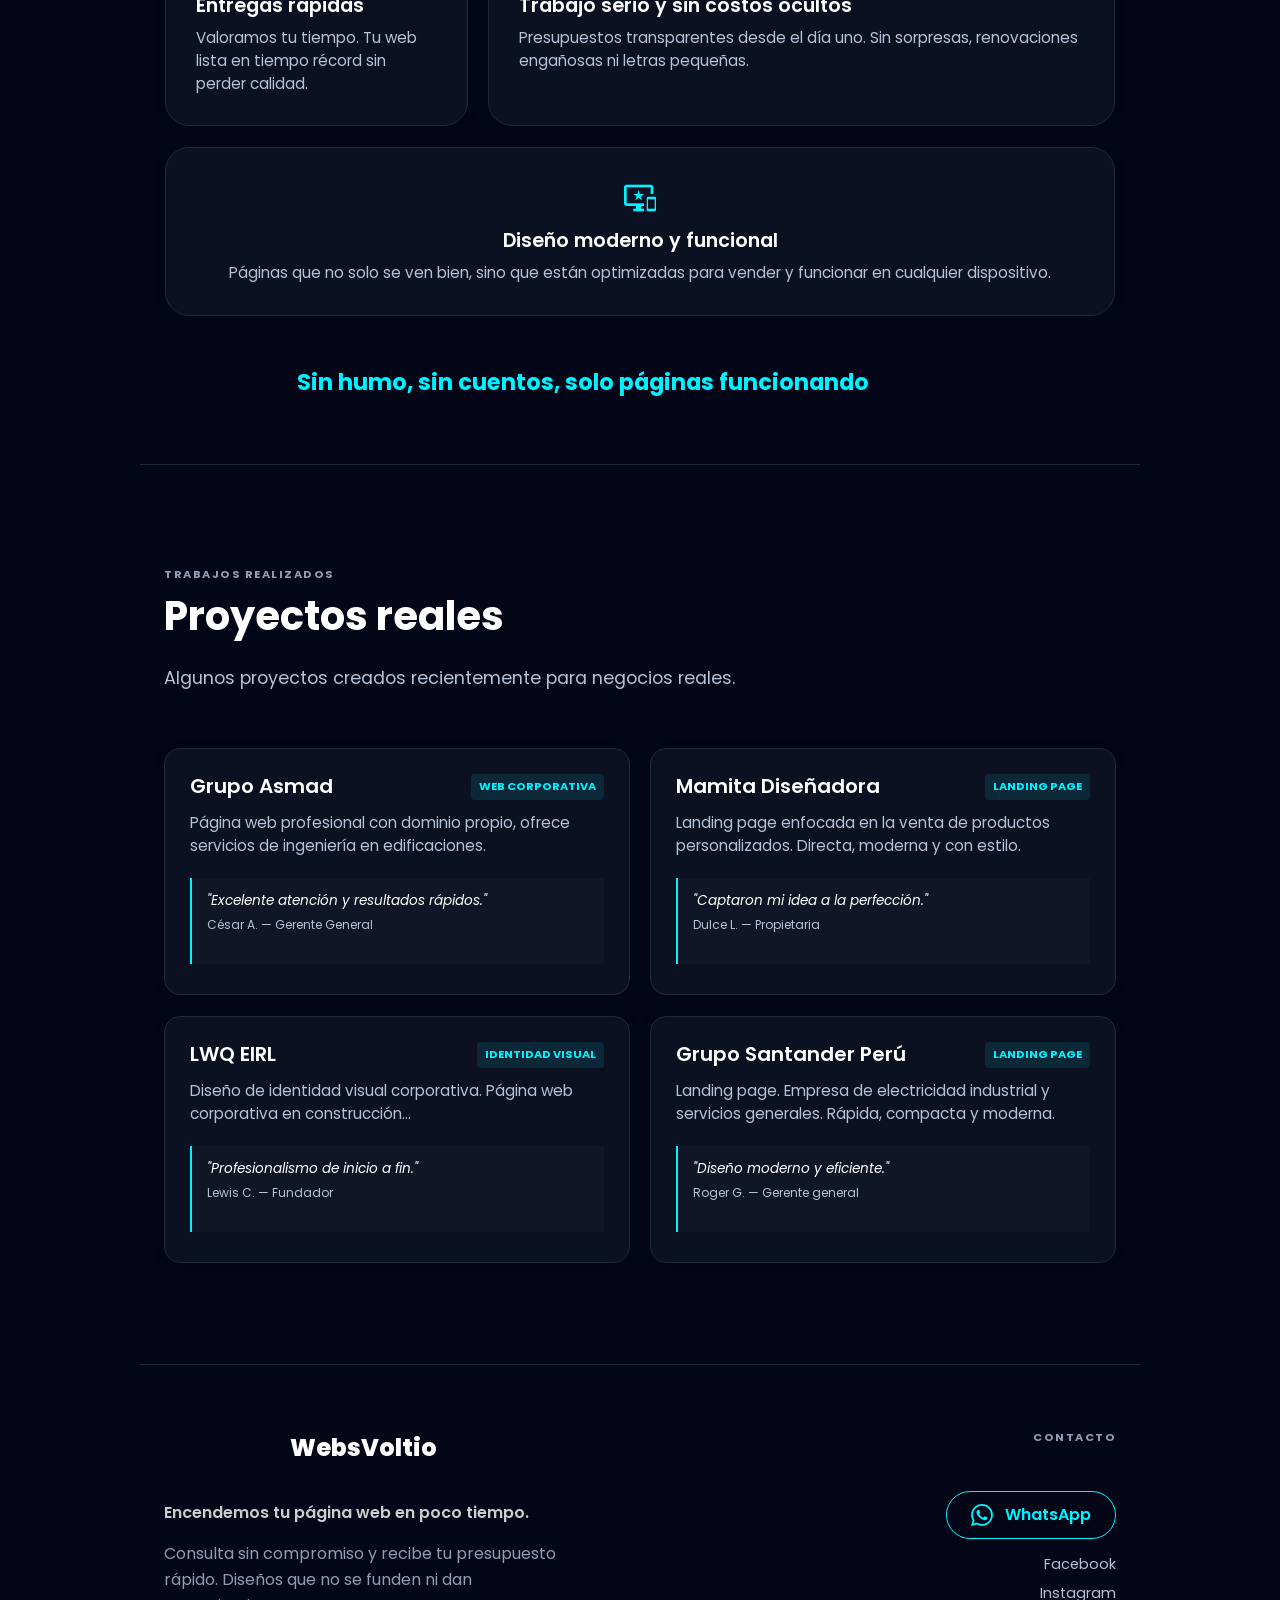
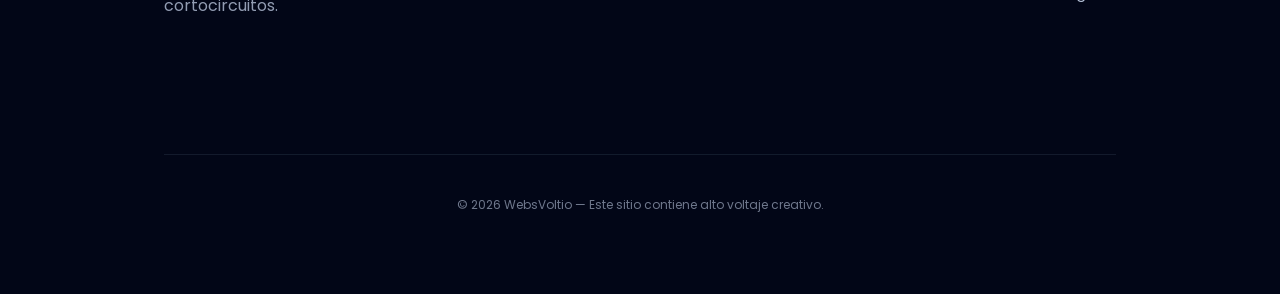
==== commit 1a1073b8: "Nuevo Landing One" ====
--- a/index.html
+++ b/index.html
@@ -123,21 +123,38 @@
       <p class="section-subtitle">Cada página se adapta a lo que realmente necesitas.</p>
     </div>
     <div class="services-grid">
+
+
       <div class="service-card">
-        <h3>Landing Básico</h3>
+        <span class="badge-recommended" style="background: var(--celeste); color: #000;">NUEVO</span>
+        <h3>Landing One</h3>
+        <p class="card-desc">Impacto directo en 1 sola pantalla.</p>
+        <ul class="service-features">
+          <li><span class="material-icons info-icon">check_circle</span> Ocupa toda la pantalla</li>
+          <li><span class="material-icons info-icon">check_circle</span> Textos llamativos</li>
+          <li><span class="material-icons info-icon">check_circle</span> Convierte visitantes en clientes</li>
+        </ul>
+        <div class="price-box">
+          <p class="promo-price">Lanzamiento: <strong>S/ 69</strong></p>
+        </div>
+      </div>
+
+      <div class="service-card">
+        <h3>Landing Lite</h3>
         <p class="card-desc">Para empezar en internet.</p>
         <ul class="service-features">
-          <li><span class="material-icons info-icon">check_circle</span> Diseño de 1 sección</li>
-          <li><span class="material-icons info-icon">check_circle</span> Botón directo a WhatsApp</li>
-          <li><span class="material-icons info-icon">check_circle</span> Adaptable a celulares</li>
+          <li><span class="material-icons info-icon">check_circle</span> Diseño de 1 página</li>
+          <li><span class="material-icons info-icon">check_circle</span> Características del servicio/producto</li>
+          <li><span class="material-icons info-icon">check_circle</span> Simple y directo</li>
         </ul>
         <div class="price-box">
           <span class="old-price">Normal: S/ 249</span>
           <p class="promo-price">Lanzamiento: <strong>S/ 149</strong></p>
         </div>
       </div>
+
       <div class="service-card recommended-card">
-        <span class="badge-recommended">RECOMENDADO</span>
+        <span class="badge-recommended">MÁS VENDIDO</span>
         <h3>Landing Pro</h3>
         <p class="card-desc">Más completa, más secciones.</p>
         <ul class="service-features">
@@ -150,19 +167,22 @@
           <p class="promo-price">Lanzamiento: <strong>S/ 279</strong></p>
         </div>
       </div>
+
       <div class="service-card">
         <h3>Web Corporativa</h3>
-        <p class="card-desc">Para empresas o proyectos grandes.</p>
+        <p class="card-desc">Negocios que busquen crecer o empresas.</p>
         <ul class="service-features">
-          <li><span class="material-icons info-icon">check_circle</span> Varias páginas internas</li>
-          <li><span class="material-icons info-icon">check_circle</span> Diseño exclusivo y a medida</li>
-          <li><span class="material-icons info-icon">check_circle</span> Optimización avanzada</li>
+          <li><span class="material-icons info-icon">check_circle</span> Múltiples páginas internas</li>
+          <li><span class="material-icons info-icon">check_circle</span> Detalles completos de servicios/productos</li>
+          <li><span class="material-icons info-icon">check_circle</span> Optimización SEO</li>
         </ul>
         <div class="price-box">
-          <span class="old-price">Normal desde: S/ 899</span>
-          <p class="promo-price">Lanzamiento desde: <strong>S/ 549</strong></p>
-        </div>
-      </div>
+          <span class="old-price">Normal: S/ 899</span>
+          <p class="promo-price">Lanzamiento: <strong>S/ 549</strong></p>
+        </div>
+      </div>
+
+      
     </div>
     <div class="extras-box">
       <h4>Asesoramiento para incluir:</h4>
--- a/style.css
+++ b/style.css
@@ -44,7 +44,7 @@
 .about-card.highlight{border-color: var(--celeste); box-shadow: 0 0 10px rgba(0,242,255,.25)}
 .price-box{width: 100%; margin-top:auto;padding-top:20px;border-top:1px solid var(--border)}
 .info-icon{color:var(--celeste);font-size:1.2rem !important;margin-top:4px;width:auto;min-width:auto}
-.service-card{background-color:var(--bg-card); border:1px solid var(--border); border-radius:24px; padding:30px 25px; display:flex; flex-direction:column; align-items:center; text-align:center; position:relative; transition:var(--transition); will-change:transform; box-shadow:0 2px 10px rgba(0,0,0,.25)}
+.service-card{display: flex; flex-direction: column; background-color:var(--bg-card); border:1px solid var(--border); border-radius:24px; padding:30px 25px; display:flex; flex-direction:column; align-items:center; text-align:center; position:relative; transition:var(--transition); will-change:transform; box-shadow:0 2px 10px rgba(0,0,0,.25)}
 .btn-secondary{display:inline-flex;align-items:center;justify-content:center;padding:16px 32px;border-radius:100px;font-size:1.1rem;font-weight:600;color:#fff;border:2px solid var(--border);transition:var(--transition);margin-top:20px; overflow: hidden}
 .btn-secondary:hover{border-color:var(--celeste);color:var(--celeste)}
 .hero-content{position:relative;z-index:1;width:100%;max-width:800px}
@@ -62,7 +62,7 @@
 .h2-small{font-size: 1.8rem; margin-bottom: 20px}
 .energy-box{margin-top:20px;padding-top:15px;border-top:1px solid var(--border)}
 .energy-box strong{color:var(--celeste);font-size:1.2rem;display:inline}
-.services-grid{display:grid;grid-template-columns:repeat(3,1fr);gap:20px;margin:3rem 0}
+.services-grid{display: grid; grid-template-columns: repeat(2, 1fr); gap: 20px; margin: 3rem 0; width: 100%}
 .old-price{display:block;font-size:0.85rem;color:var(--text-dim);text-decoration:line-through !important;opacity:0.6;margin-bottom:4px}
 .promo-price{margin-bottom:0;color:var(--text);font-size:1rem}
 .promo-price strong{display:block;font-size:2rem;color:var(--celeste);font-weight:800;line-height:1.2;filter:drop-shadow(0 0 10px rgba(0,229,255,0.2))}
@@ -82,15 +82,15 @@
 .solution-pill{background: var(--bg-card); border: 1px solid var(--border); padding: 15px 25px; border-radius: 100px; display: flex; align-items: center; gap: 10px; font-weight: 600; font-size: 1.05rem; color: #fff}
 .solution-pill .info-icon{font-size: 1.5rem !important; margin: 0}
 .about-footer{margin-top: 10px; font-size: 1.5rem; width: 100%}
-.about-footer strong{color: var(--celeste); font-weight: 700; display: inline-flex; align-items: center; gap: 10px}
 .neon-bolt{font-size: 1.8rem !important; color: var(--celeste); margin: 0; filter: drop-shadow(0 0 10px var(--celeste)) drop-shadow(0 0 5px var(--celeste))}
 .section-header{margin-bottom: 2rem; width: 100%; max-width:700px}
 .section-header.center{text-align: center; margin-bottom: 3rem}
 .section-subtitle{color: var(--text-dim); font-size: 1.1rem}
 .service-card h3{font-size: 1.4rem; color: #fff; margin-bottom: 5px}
 .card-desc{color: var(--text-dim); font-size: 0.95rem; margin-bottom: 20px}
-.service-features{width: 100%; text-align: left; list-style: none; color: #fff; flex-grow: 1; font-size: 0.95rem}
-.service-features li{margin-bottom: 10px; display: flex; align-items: center; gap: 8px}
+.service-features{width: 100%; text-align: center; flex-grow: 1; list-style: none; color: #fff; flex-grow: 1; font-size: 0.95rem; margin-bottom: 25px}
+.service-features li{margin-bottom: 12px; display: block; padding-bottom: 12px}
+.service-features li:last-child{border-bottom: none; margin-bottom: 0; padding-bottom: 0}
 .service-features .info-icon{font-size: 1.2rem !important; margin: 0}
 .recommended-card{border-color: var(--celeste); box-shadow: 0 0 15px rgba(0,242,255,0.05)}
 .badge-recommended{position: absolute; top: 0; left: 50%; transform: translate(-50%, -50%); background: var(--celeste); color: #000; padding: 4px 16px; border-radius: 20px; font-weight: 800; font-size: 0.75rem; letter-spacing: 1px; white-space: nowrap; box-shadow: 0 0 10px rgba(0,242,255,0.4)}
@@ -114,16 +114,19 @@
 .testimonial-author{font-size: 0.75rem; color: var(--text-dim); margin: 0}
 .portfolio-link-overlay{position: absolute; bottom: 15px; right: 25px; background: transparent; backdrop-filter: none; border-top: none; padding: 0; display: flex; justify-content: flex-end; opacity: 0; transform: translateY(10px); transition: opacity 0.3s ease, transform 0.3s ease; pointer-events: none}
 .portfolio-card:hover .portfolio-link-overlay{opacity: 1; transform: translateY(0); pointer-events: auto}
-.portfolio-link{display:inline-flex; align-items:center; gap:6px; padding:8px 16px; border-radius:100px; color:var(--celeste); font-weight:600; font-size:0.9rem; transition:var(--transition)}
+.portfolio-link{display: inline-flex; align-items: center; gap: 6px; padding: 8px 20px; border-radius: 100px; color: var(--celeste); font-weight: 600; font-size: 0.9rem; background: transparent; transition: var(--transition)}
+.portfolio-link:hover{background-color: var(--celeste); color: var(--bg) !important; box-shadow: 0 0 15px rgba(0, 242, 255, 0.4)}
 .disabled-link{color: var(--text-dim); pointer-events: none}
 .span-2{grid-column: span 2}
 .span-3{grid-column: span 3}
-.center-card{align-items: center; text-align: center}
+.center-card{display: flex; flex-direction: column; align-items: center; text-align: center}
+.center-card p{text-align: center; width: 100%}
 .highlight-card{background: linear-gradient(135deg, rgba(0, 242, 255, 0.05) 0%, var(--bg-card) 100%); border-color: rgba(0, 242, 255, 0.3)}
 .service-card:hover, .portfolio-card:hover, .bento-card:hover{transform:translateY(-6px); border-color:var(--celeste); box-shadow:0 6px 18px rgba(0,0,0,.25)}
 .service-card, .portfolio-card, .bento-card{transform:translateZ(0)}
 
 /* SECCIONES */
+#hero .hero-logo{justify-content: flex-start; margin-left: 0; margin-right: 0}
 #hero{display:flex;align-items:center;justify-content:flex-start;text-align:left;background:radial-gradient(circle at center,#070e2b 0%,var(--bg) 100%);position:relative}
 #hero::before{content:''; position:absolute; inset:0; background-image: radial-gradient(var(--border) 1px, transparent 1px); background-size:40px 40px; opacity:.3; animation:none; will-change: transform}
 #benefits{display:flex;align-items:center}
@@ -132,7 +135,7 @@
 #servicios{display: flex; flex-direction: column; justify-content: center; align-items: center; text-align: center}
 #portfolio{display: flex; flex-direction: column; justify-content: center; align-items: flex-start}
 #why-us{display: flex; flex-direction: column; justify-content: center; align-items: center}
-#contact{display:flex; flex-direction:column; justify-content:center; position:relative; padding-bottom: 120px}
+#contact{display:flex; flex-direction:column; justify-content:center; position:relative}
 #hero, #benefits, #about, #servicios, #portfolio, #why-us{min-height: 100dvh}
 #contact .grid-layout{display:flex; justify-content:space-between; align-items:flex-start; gap:60px; margin-bottom: 40px}
 #contact .btn-whatsapp{background: transparent; border: 1px solid var(--celeste); color: var(--celeste); padding: 10px 24px; font-size: 1rem; font-weight: 600; box-shadow: none}
@@ -145,7 +148,6 @@
 
 /* PORQUE NOSOTROS */
 .why-footer{text-align: center; font-size: 1.4rem; width: 100%}
-.why-footer strong{color: var(--celeste); font-weight: 700; display: inline-flex; align-items: center; gap: 10px}
 .bento-card .info-icon{font-size: 2rem !important; margin-bottom: 15px; color: var(--celeste)}
 .bento-card h3{font-size: 1.2rem; color: #fff; margin-bottom: 10px}
 .bento-card p{color: var(--text-dim); font-size: 0.95rem; line-height: 1.5; margin: 0}
@@ -155,22 +157,27 @@
 /* FOOTER */
 .footer-info{max-width:420px}
 .footer-info p{opacity:.8}
-.footer-bottom-info{position:absolute; bottom:40px; left:0; width:100%; border-top:1px solid var(--border); padding-top:46px; text-align:center; font-size:.75rem; opacity:.6}
-.footer-social-links{margin-top: 10px; display:flex; flex-direction:column; gap:6px}
-.footer-social-side{display:flex; flex-direction:column; align-items:flex-end; text-align:right; gap:14px}
+.footer-bottom-info{position: relative; width: 100%; margin-top: 80px; padding-top: 40px; border-top: 1px solid var(--border); text-align: center; font-size: .75rem; opacity: .6; clear: both}
+.footer-social-links{display: flex; flex-direction: column; align-items: flex-end; gap: 6px}
+.footer-social-side{display: flex; flex-direction: column; align-items: flex-end; text-align: right; gap: 14px}
 .footer-social-links a{color:var(--text-dim); font-size:.9rem; transition:.2s}
 .footer-social-links a:hover{color:var(--celeste)}
+.about-footer strong,
+.why-footer strong{color: var(--celeste); font-weight: 700; display: inline}
+.about-footer strong .material-icons,
+.why-footer strong .material-icons,
+.about-footer strong .neon-bolt,
+.why-footer strong .neon-bolt{margin-left: 2px; vertical-align: baseline; position: relative; top: 3px; font-size: 1.2em !important}
 
 /* ANIMACIONES */
 @keyframes moveParticles{from{transform:translate(0,0)}to{transform:translate(40px,40px)}}
 @keyframes flicker{0%,18%,22%,25%,53%,57%,100%{opacity:1}20%,24%,55%{opacity:.6}}
 @keyframes fadeInUp{0%{opacity: 0; transform: translateY(40px)}100%{opacity: 1; transform: translateY(0)}}
-
 /* Ajuste de scroll para que aparezcan rápido */
 section, .service-card, .portfolio-card, .bento-card{animation: fadeInUp linear both; animation-timeline: view(); animation-range: entry 10% cover 25%}
 #hero, #index-hero{animation: none}
 
-/* --- ANIMACIONES HERO --- */
+/* ANIMACIONES HERO */
 @keyframes flickerOn{0% { opacity: 0; filter: blur(5px) brightness(0)}10% { opacity: 1; filter: blur(2px) brightness(1)}15% { opacity: 0.4; filter: blur(3px) brightness(0.5)}20% { opacity: 1; filter: blur(0px) brightness(1)}80% { opacity: 0.9}100% { opacity: 1; filter: blur(0px) brightness(1)}}
 @keyframes wakeUpContent{0%{opacity: 0; transform: translateY(20px) scale(0.95); filter: blur(10px)}100%{opacity: 1; transform: translateY(0) scale(1); filter: blur(0)}}
 @keyframes backgroundPulse{0%, 100%{transform: scale(1); opacity: 0.3}50% { transform: scale(1.05); opacity: 0.4}}
@@ -181,87 +188,74 @@
 #hero .hero-buttons{animation: wakeUpContent 1s ease-out both; animation-delay: 1.4s}
 #hero::before{animation: backgroundPulse 8s ease-in-out infinite; transform-origin: center}
 
-/* --------------------------
-   RESPONSIVE Y ADAPTABILIDAD 
---------------------------- */
-
-/* Dispositivos sin hover (Touch) */
+/* RESPONSIVE Y ADAPTABILIDAD */
 @media (hover: none){
   .testimonial-box{padding-bottom: 12px}
   .portfolio-link-overlay{position: relative; bottom: auto; right: auto; opacity: 1; transform: translateY(0); padding: 15px 0 0 0; background: transparent; justify-content: flex-start; pointer-events: auto}
   #hero::before{animation:none}
   .bolt-icon{animation:none}
 }
-
-/* Tablets Landscape */
+@media (min-width: 901px) {
+  .services-grid {
+    grid-template-columns: repeat(2, 1fr);
+  }
+}
 @media (max-width: 900px){
   .services-grid{grid-template-columns:repeat(2,1fr)}
   .grid-layout{grid-template-columns:1fr}
   #hero::before{animation:moveParticles 40s linear infinite}
 }
-
-/* Tablets Portrait */
 @media (max-width: 850px){
   .bento-grid{grid-template-columns: repeat(2, 1fr)}
   .span-3{grid-column: span 2}
   .portfolio-grid{grid-template-columns: 1fr}
 }
-
-/* Teléfonos grandes / Tablets pequeñas */
-@media (max-width: 800px){
-  #hero::before{animation:none}
-  #contact .grid-layout{flex-direction: column; gap: 30px; margin-bottom: 20px}
-  .footer-social-side{align-items: flex-start; text-align: left}
-  .footer-social-links{justify-content: flex-start}
-}
-
+@media (max-width: 800px) {
+  #hero::before { animation: none; }
+  #contact .hero-logo{justify-content: center; margin: 0 auto 1.5rem auto; width: 100%}
+  #hero .hero-logo{justify-content: flex-start; margin-left: 0; margin-right: 0; width: auto}
+  #contact .grid-layout{flex-direction: column; align-items: center;  text-align: center; gap: 30px}
+  .hero-logo{justify-content: flex-start;margin: 0 0 1.5rem 0;width: auto}
+  .footer-info{max-width: 100%;margin: 0 auto}
+  .footer-social-side{align-items: center;text-align: center;width: 100%;margin-top: 20px}
+  .footer-social-links{align-items: center;justify-content: center;width: 100%}
+  #contact .btn-whatsapp{display: inline-flex;margin: 20px auto 0 auto;width: fit-content}
+  .footer-bottom-info{position: static; width: 100%; margin-top: 40px; padding: 30px 0; border-top: 1px solid var(--border); text-align: center}
+}
 @media (max-width: 700px){
-  .services-grid{grid-template-columns:1fr}
-  .bento-grid{grid-template-columns:1fr}
-  .span-3{grid-column: span 1}
+  .services-grid, .bento-grid{grid-template-columns: 1fr; gap: 15px}
+  .span-2, .span-3{grid-column: span 1 !important; width: 100%}
+  .bento-card{padding: 25px}
 }
 
 /* TELÉFONOS MÓVILES (Estándar) */
 @media (max-width: 600px){
-  /* Reducción de espaciados generales */
   section, header, footer{padding: 3rem 1.2rem; min-height:auto}
   .index-box { padding: 15px 10px }
-  
-  /* Ajustes tipográficos */
   h1, .hero-hook{font-size: 2.2rem; letter-spacing: -1px; line-height: 1.2}
   h2{font-size: 1.6rem}
   .bolt-icon{font-size: 3.5rem !important}
-  
-  /* Ajuste de tarjetas para que no aprieten el contenido */
+  .center-card, .center-card p{align-items: flex-start; text-align: left}
   .service-card, .portfolio-card, .bento-card, .about-card { padding: 20px; border-radius: 16px }
-  
-  /* Botones 100% de ancho para mejor click en celular */
   .btn-whatsapp, .btn-secondary, .portfolio-link{padding: 14px 20px; font-size: 1rem; width: 100%; text-align: center}
   .hero-buttons{flex-direction: column; align-items: stretch; gap: 12px}
-  
-  /* Layouts menores */
   #hero{padding-top: 80px; padding-bottom: 80px}
   .span-2{grid-column: span 1}
-  .center-card{align-items: flex-start; text-align: left}
   .why-footer h3{font-size: 1.1rem; justify-content: center}
-  
-  /* Index secuencial móvil */
-  #index-hero .item-1 { font-size: 14vw; line-height: 1.1; margin-bottom: 15px; letter-spacing: -1px}
-  #index-hero .item-2 { font-size: 8vw; margin-bottom: 30px}
-  #index-hero .item-3 { font-size: 6vw}
-  #index-hero .item-4 { font-size: 6.5vw; margin-bottom: 35px}
-}
-
-/* PANTALLAS ULTRA COMPACTAS (Ej. iPhone SE - 320/375px) */
+  #index-hero .item-1{font-size: 14vw; line-height: 1.1; margin-bottom: 15px; letter-spacing: -1px}
+  #index-hero .item-2{font-size: 8vw; margin-bottom: 30px}
+  #index-hero .item-3{font-size: 6vw}
+  #index-hero .item-4{font-size: 6.5vw; margin-bottom: 35px}
+  .footer-bottom-info{padding: 20px 1.5rem; position: static; margin-top: 40px}
+}
+
+/* PANTALLAS ULTRA COMPACTAS */
 @media (max-width: 380px){
-  /* Bajamos el font-size base y empaquetamos el contenido */
   h1, .hero-hook{font-size: 1.8rem}
   h2{font-size: 1.4rem}
   .hero-description p{font-size: 1rem}
   .promo-price strong{font-size: 1.6rem}
-  
   section, header, footer{padding: 2.5rem 1rem}
-  
   .btn-whatsapp, .btn-secondary, .portfolio-link{font-size: 0.95rem; padding: 12px 15px}
   .about-footer, .why-footer{font-size: 1.1rem}
   .portfolio-header-flex{flex-direction: column; gap: 8px}
